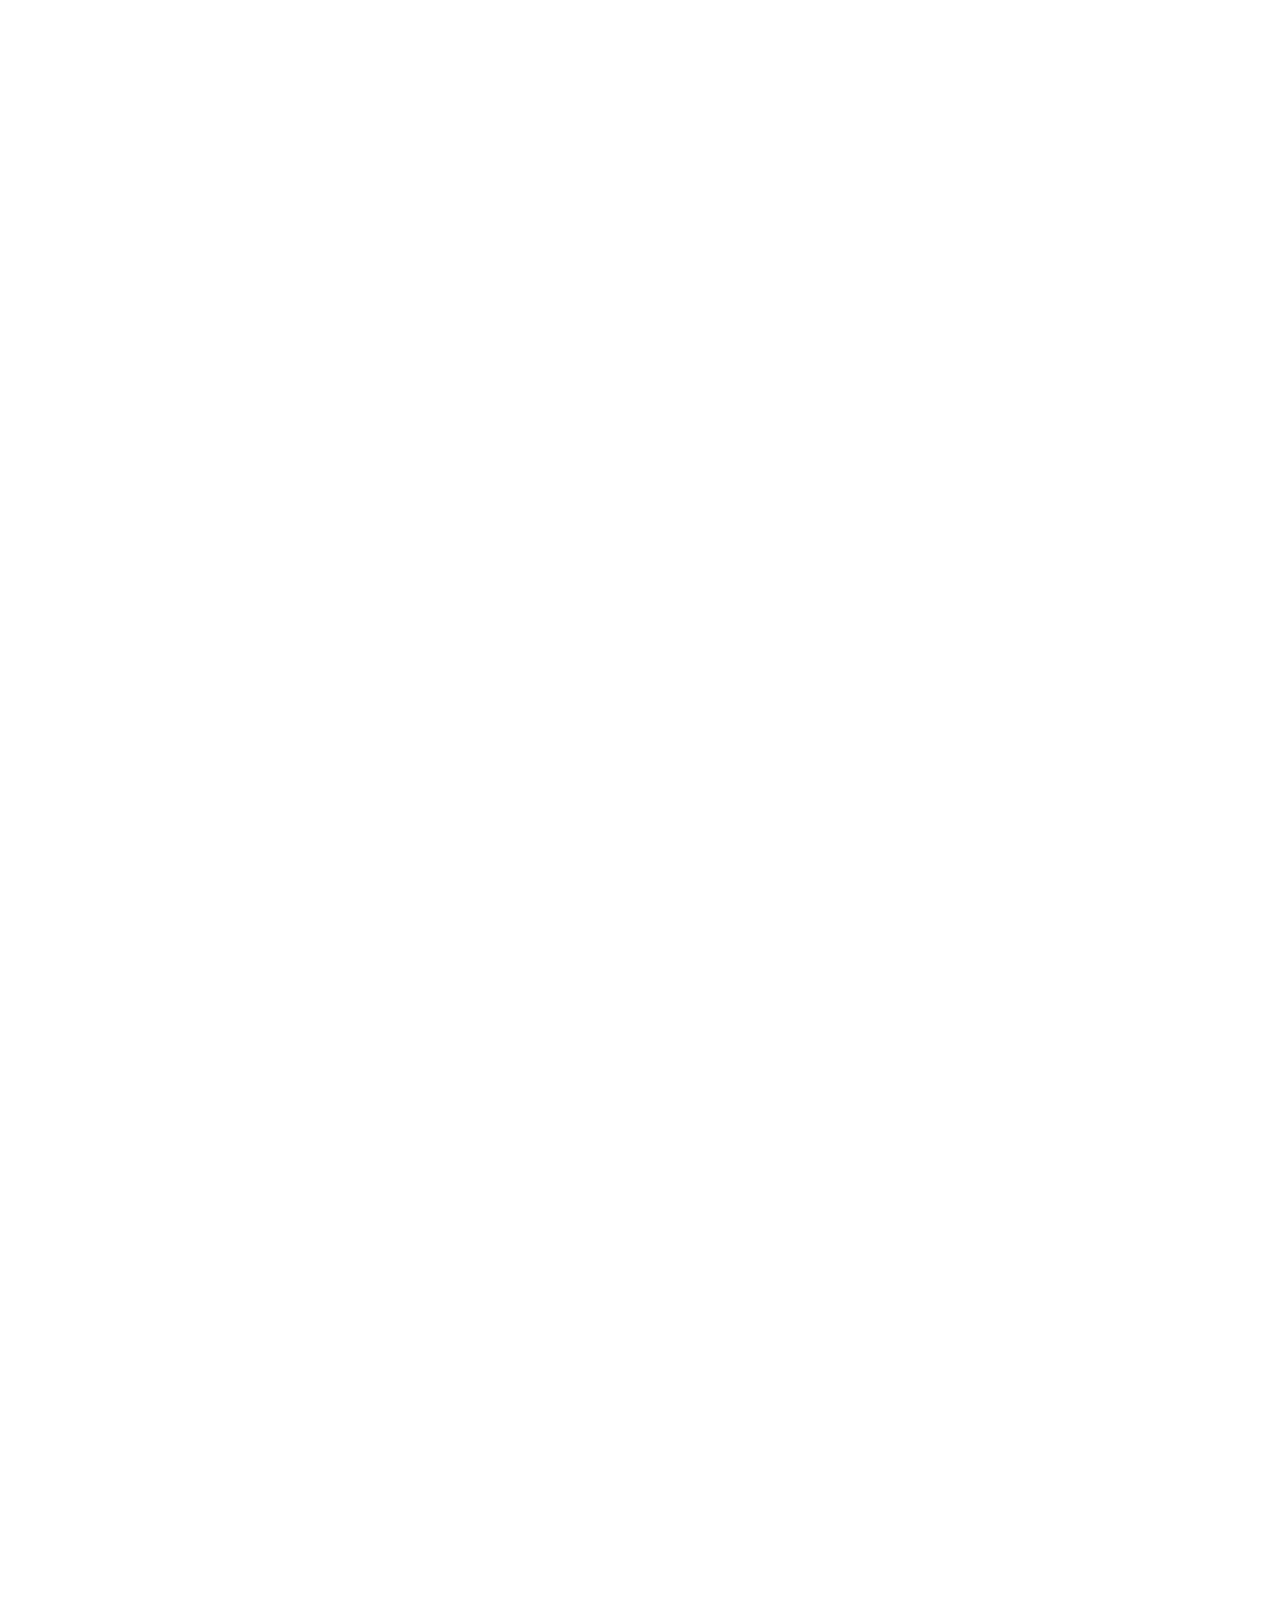
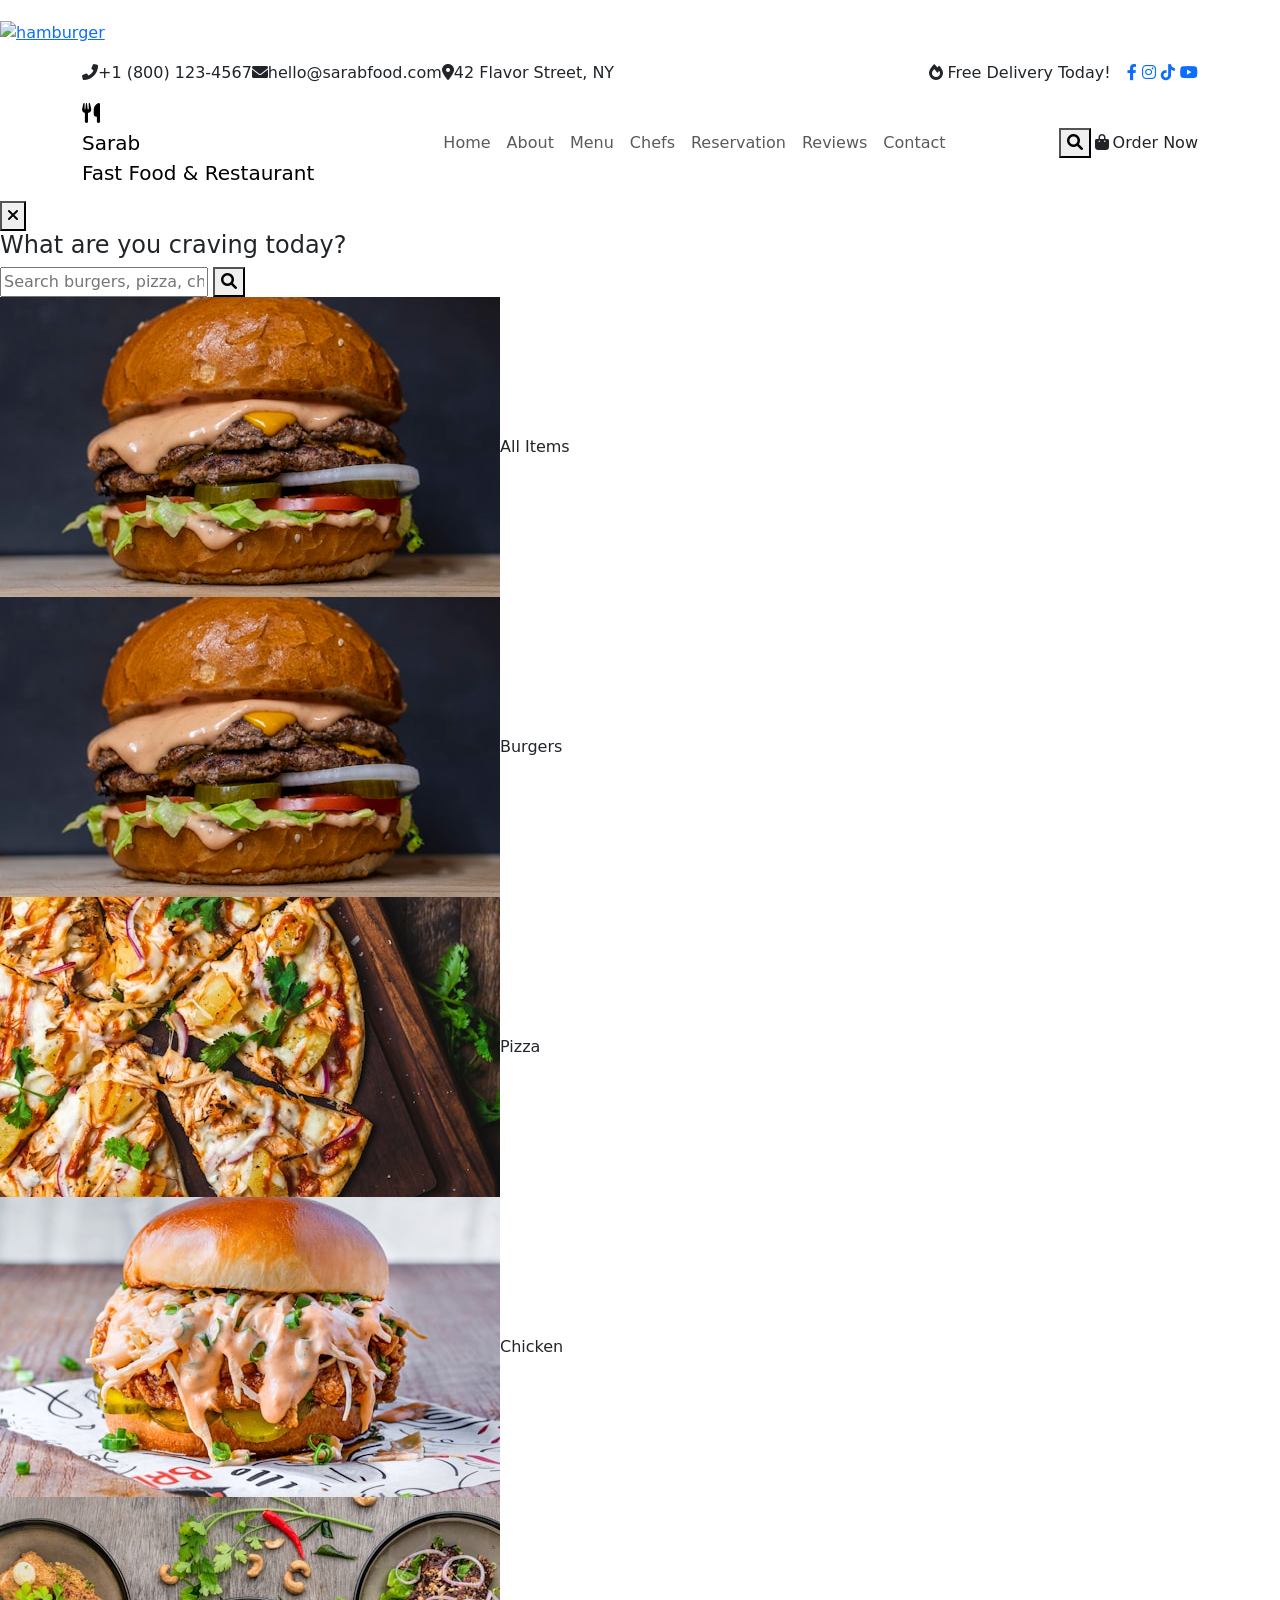
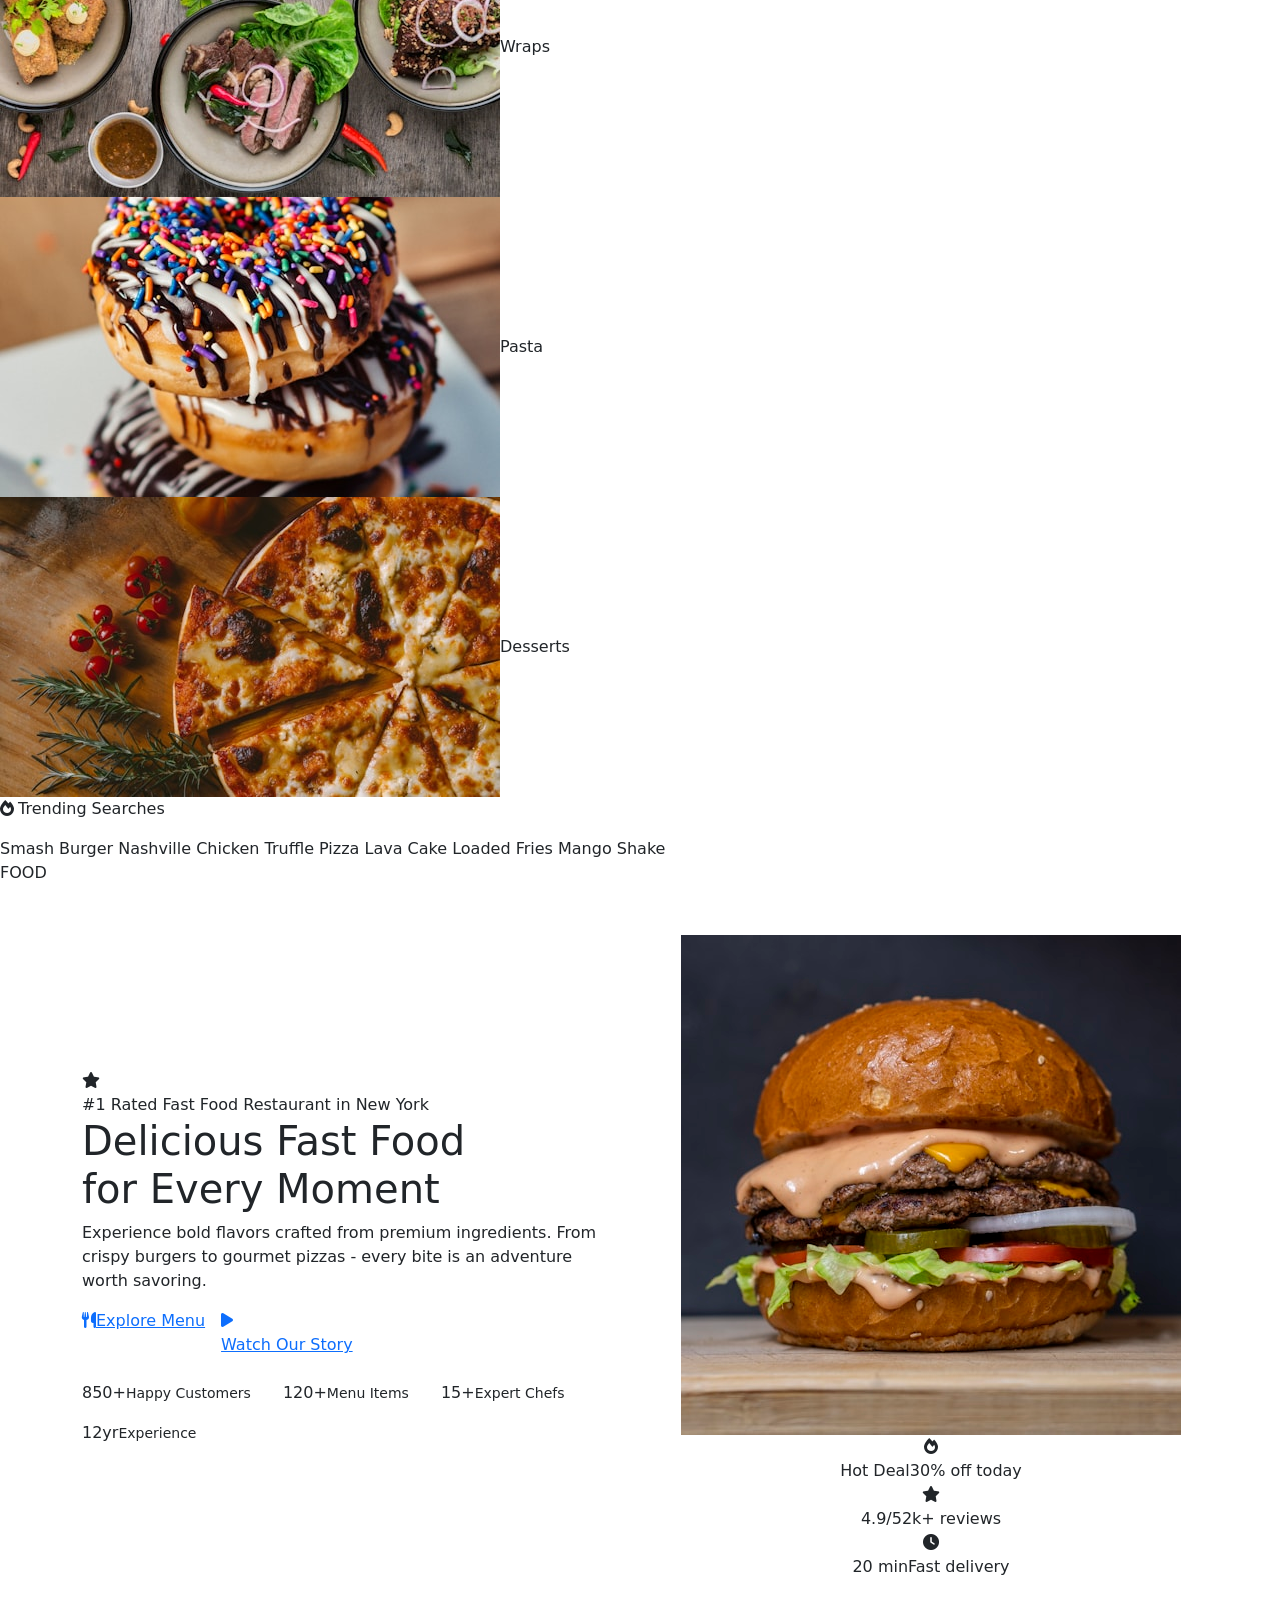
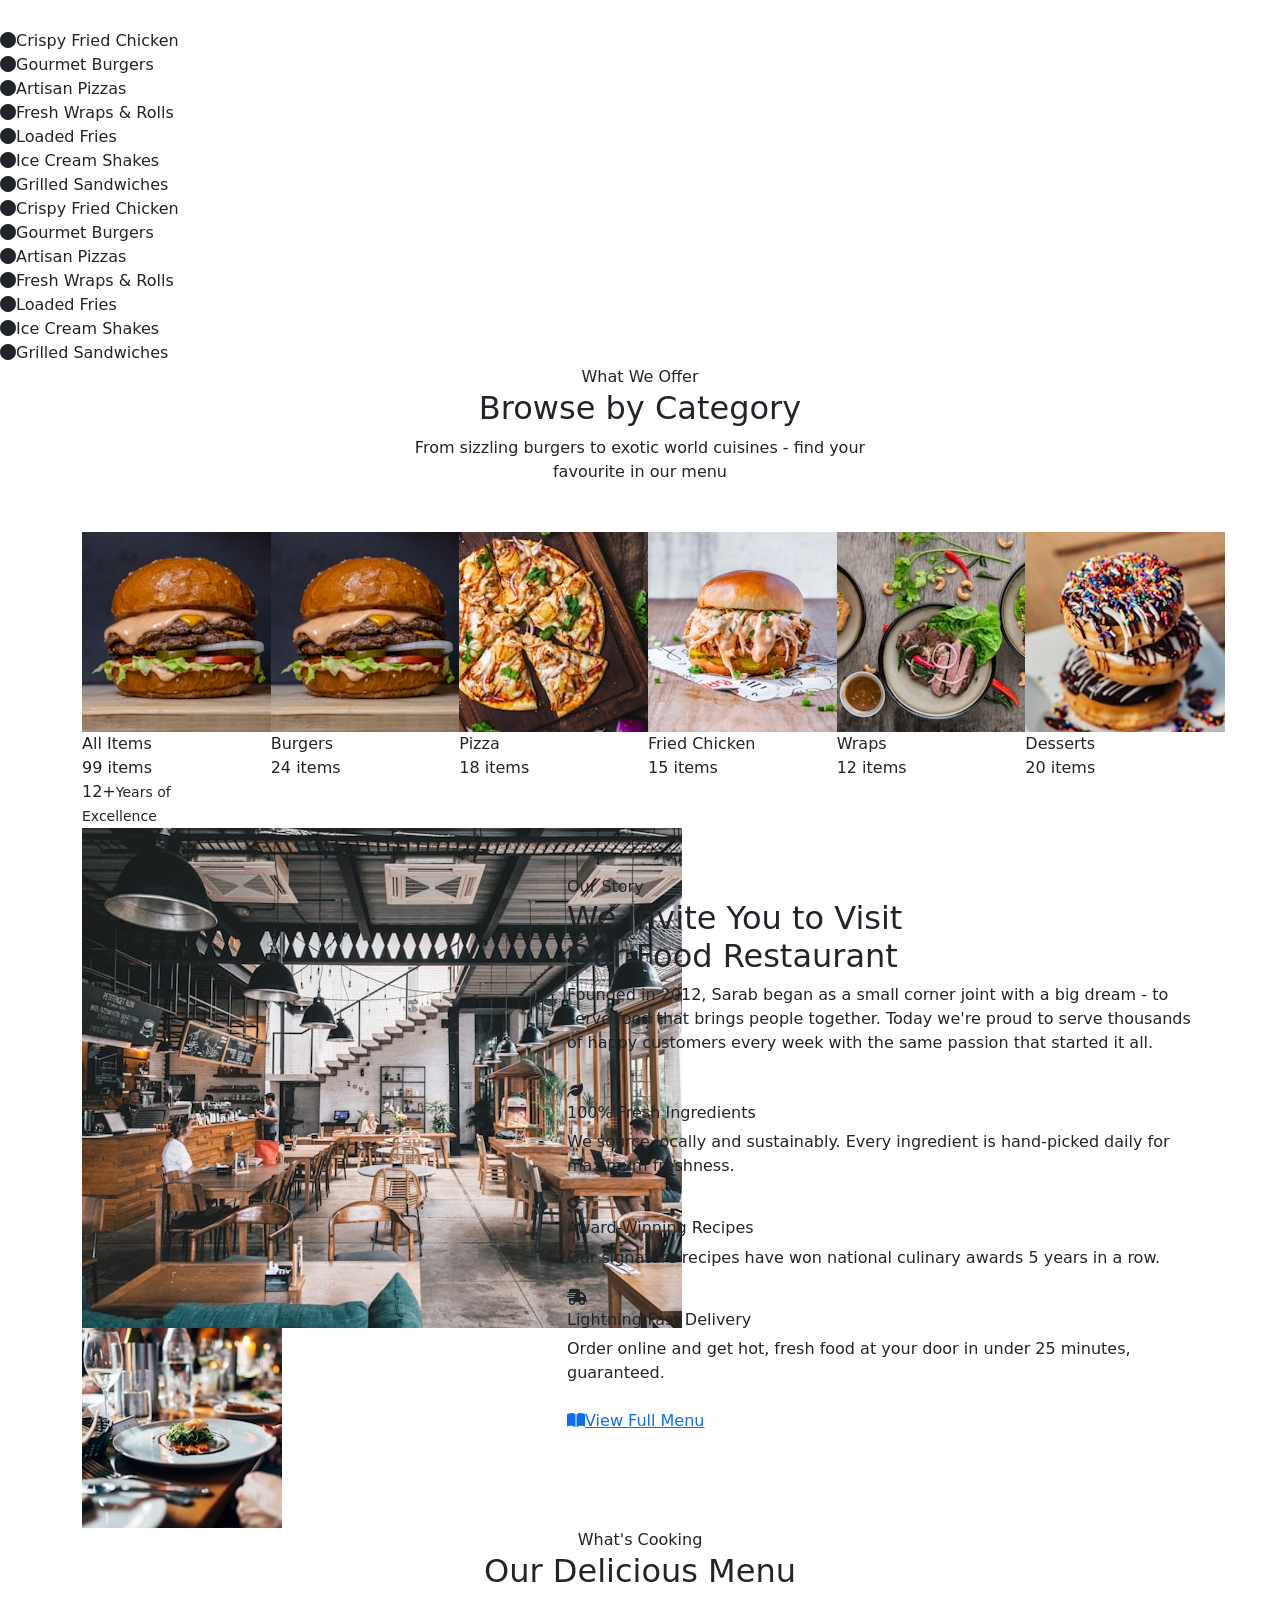
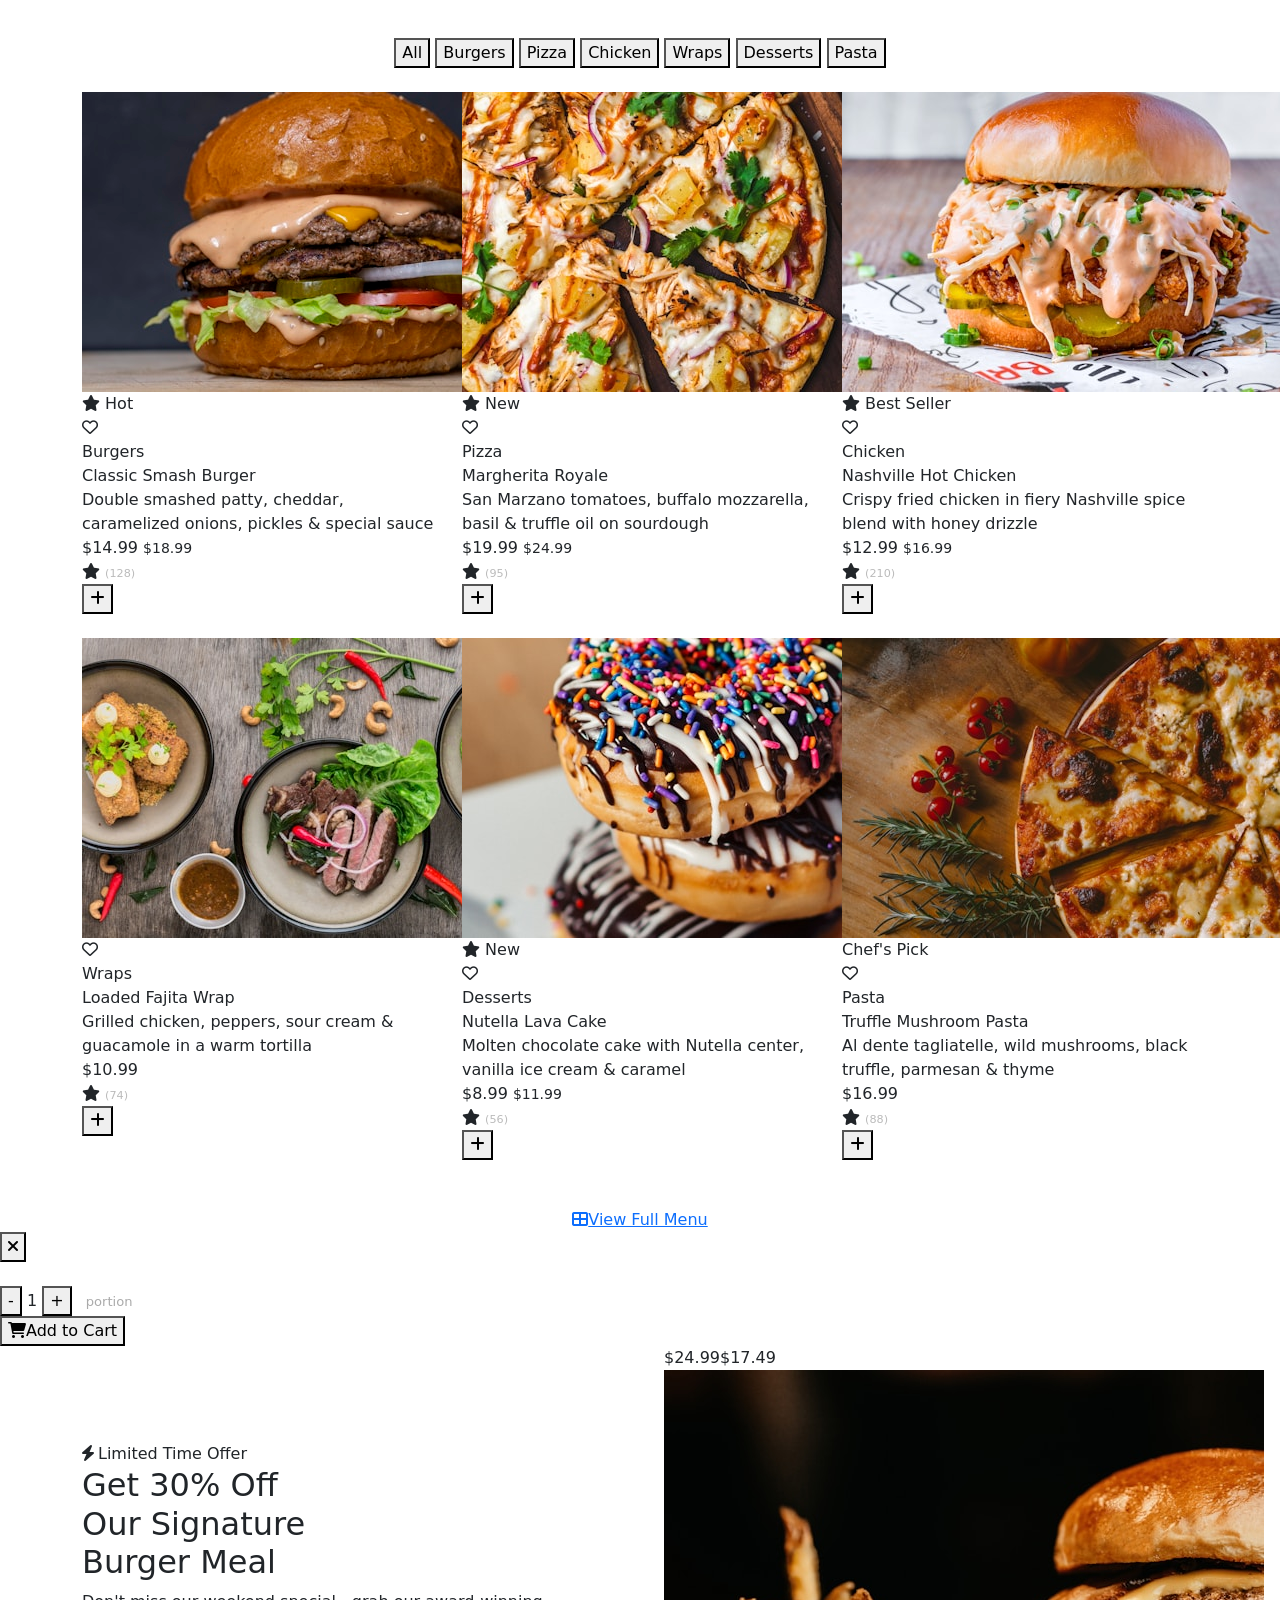
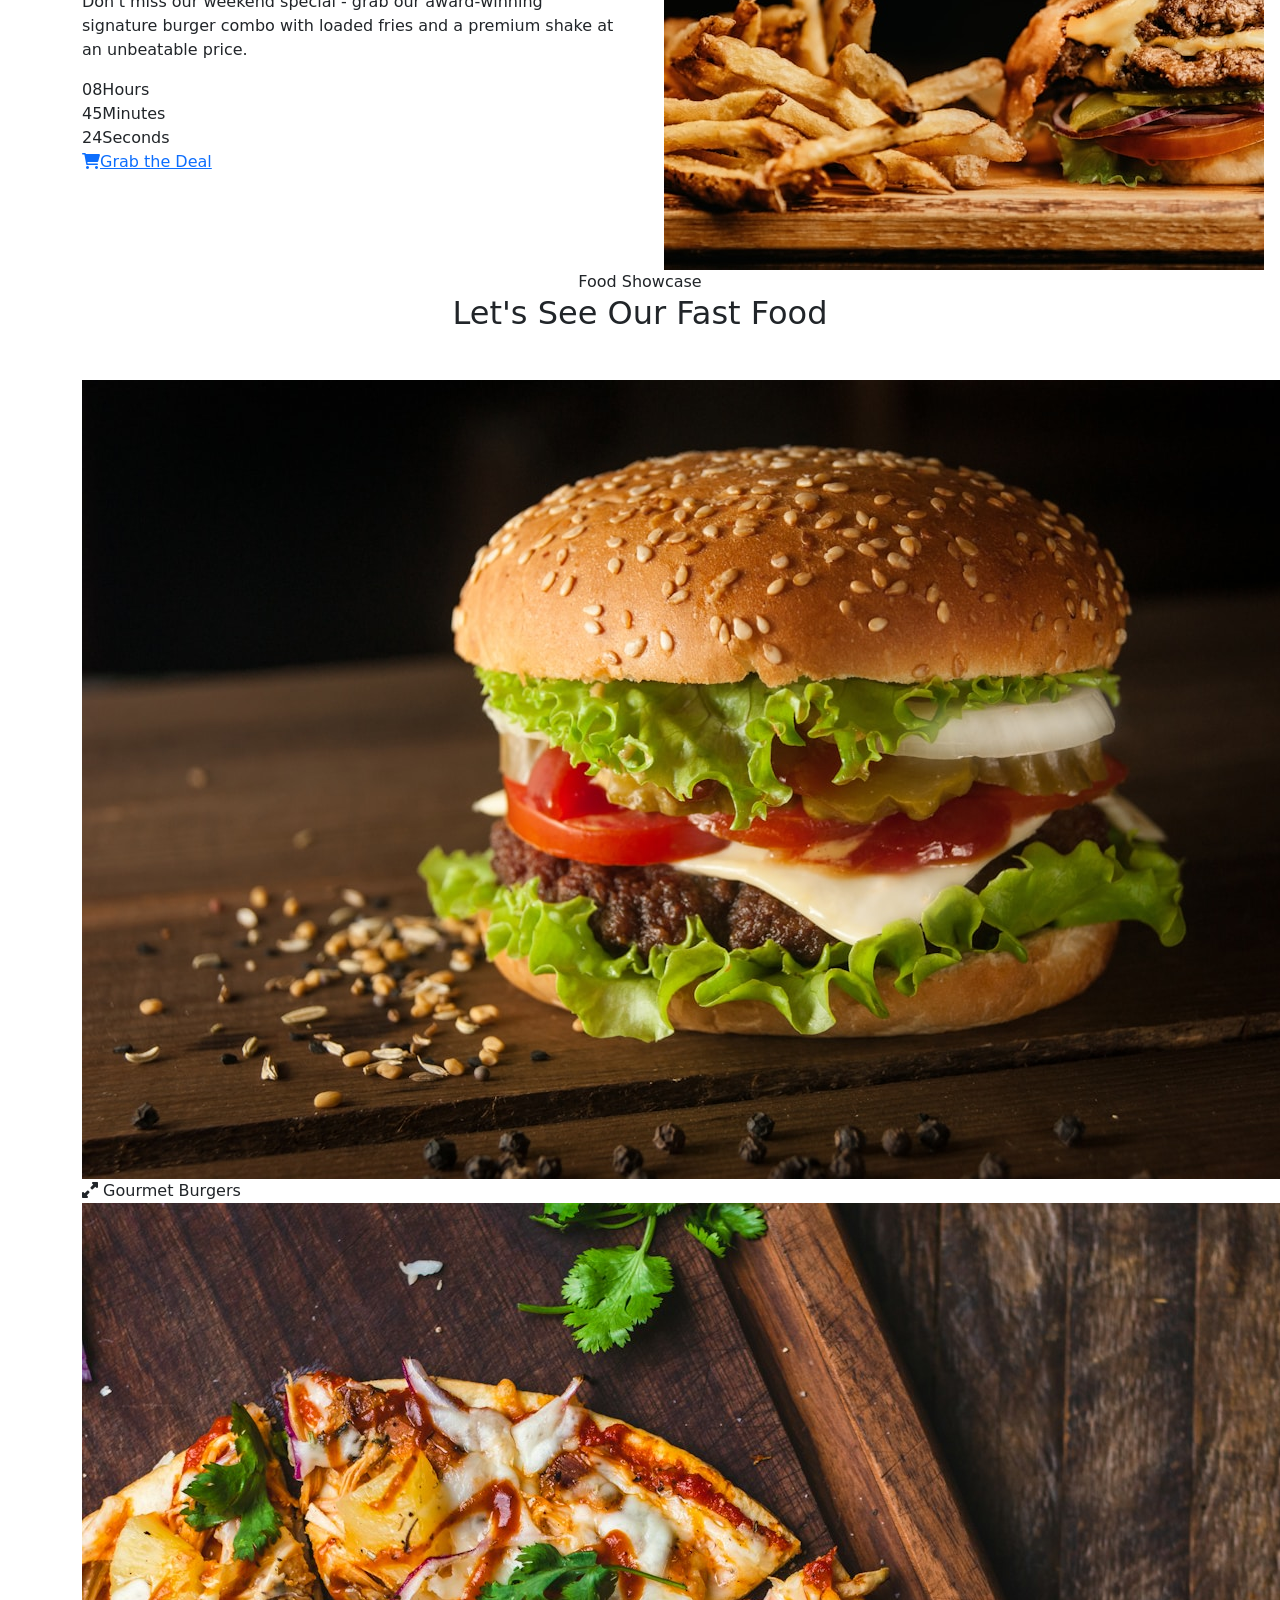
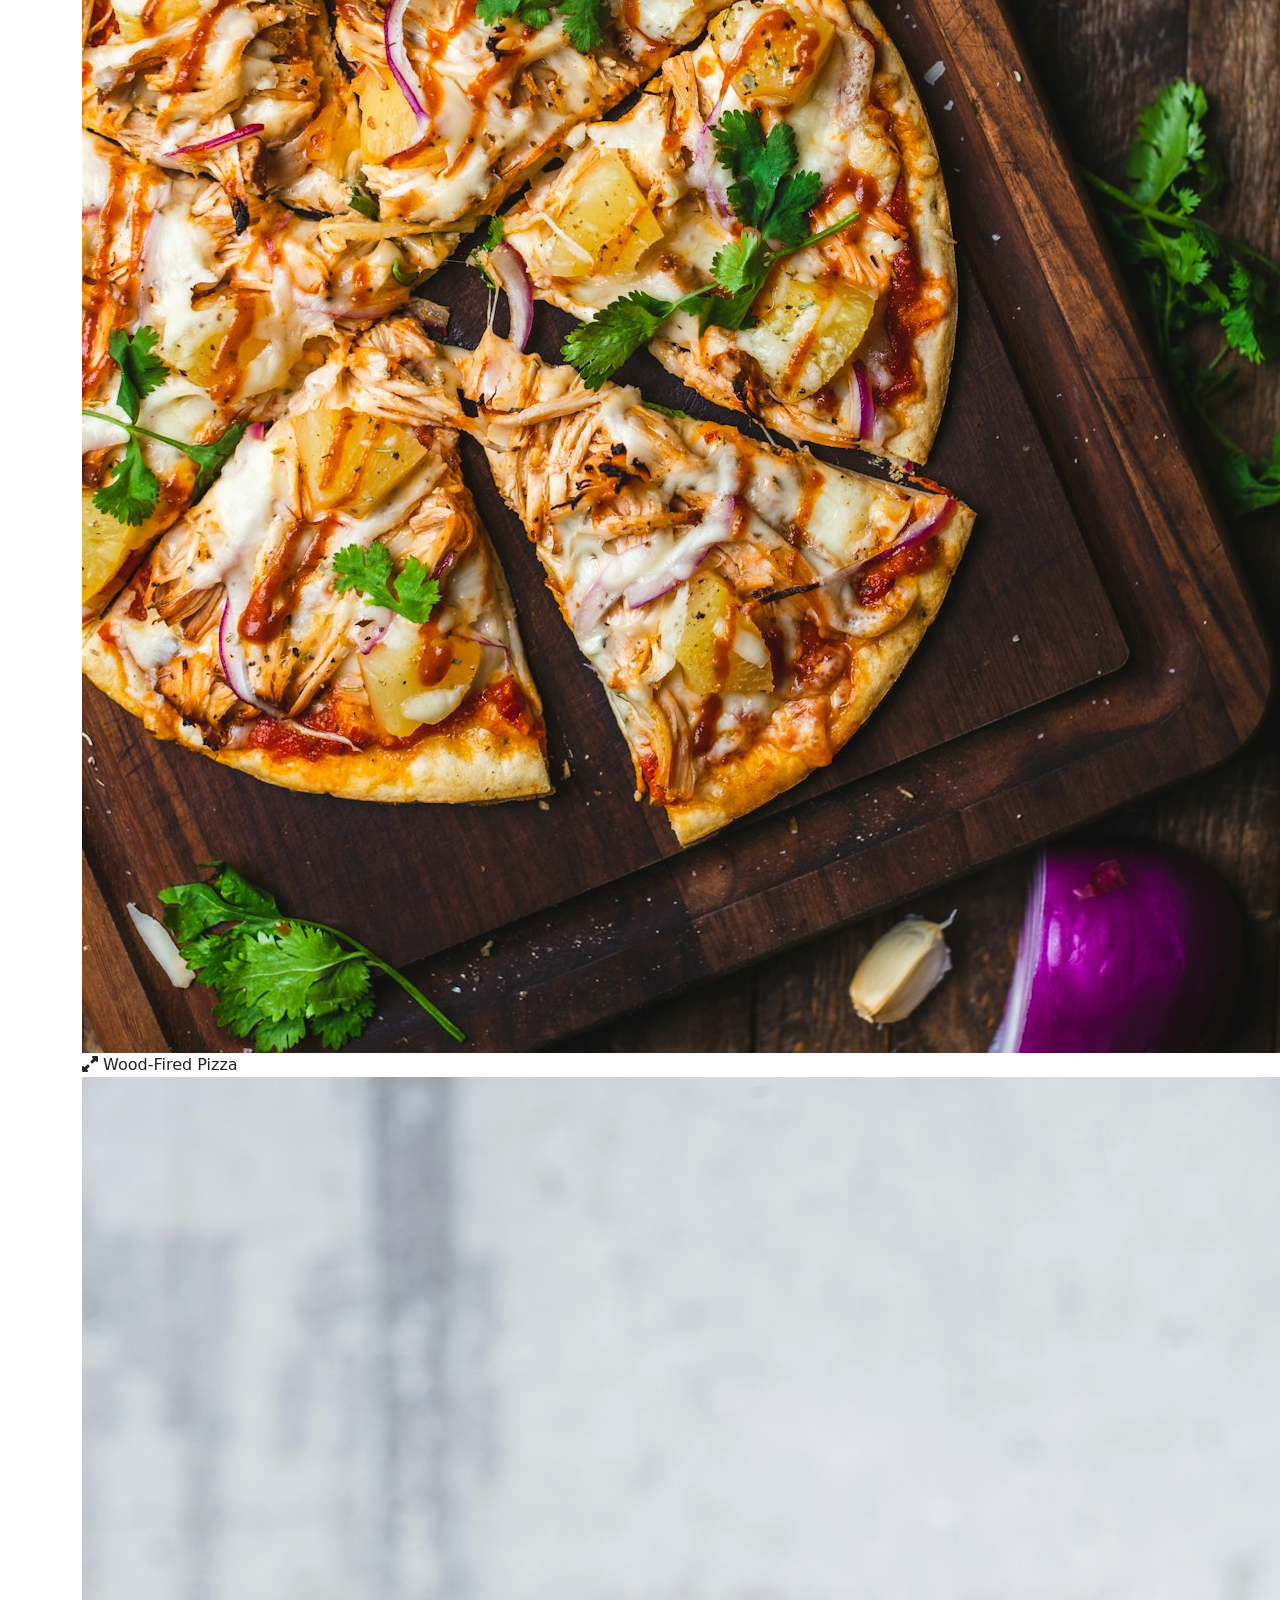
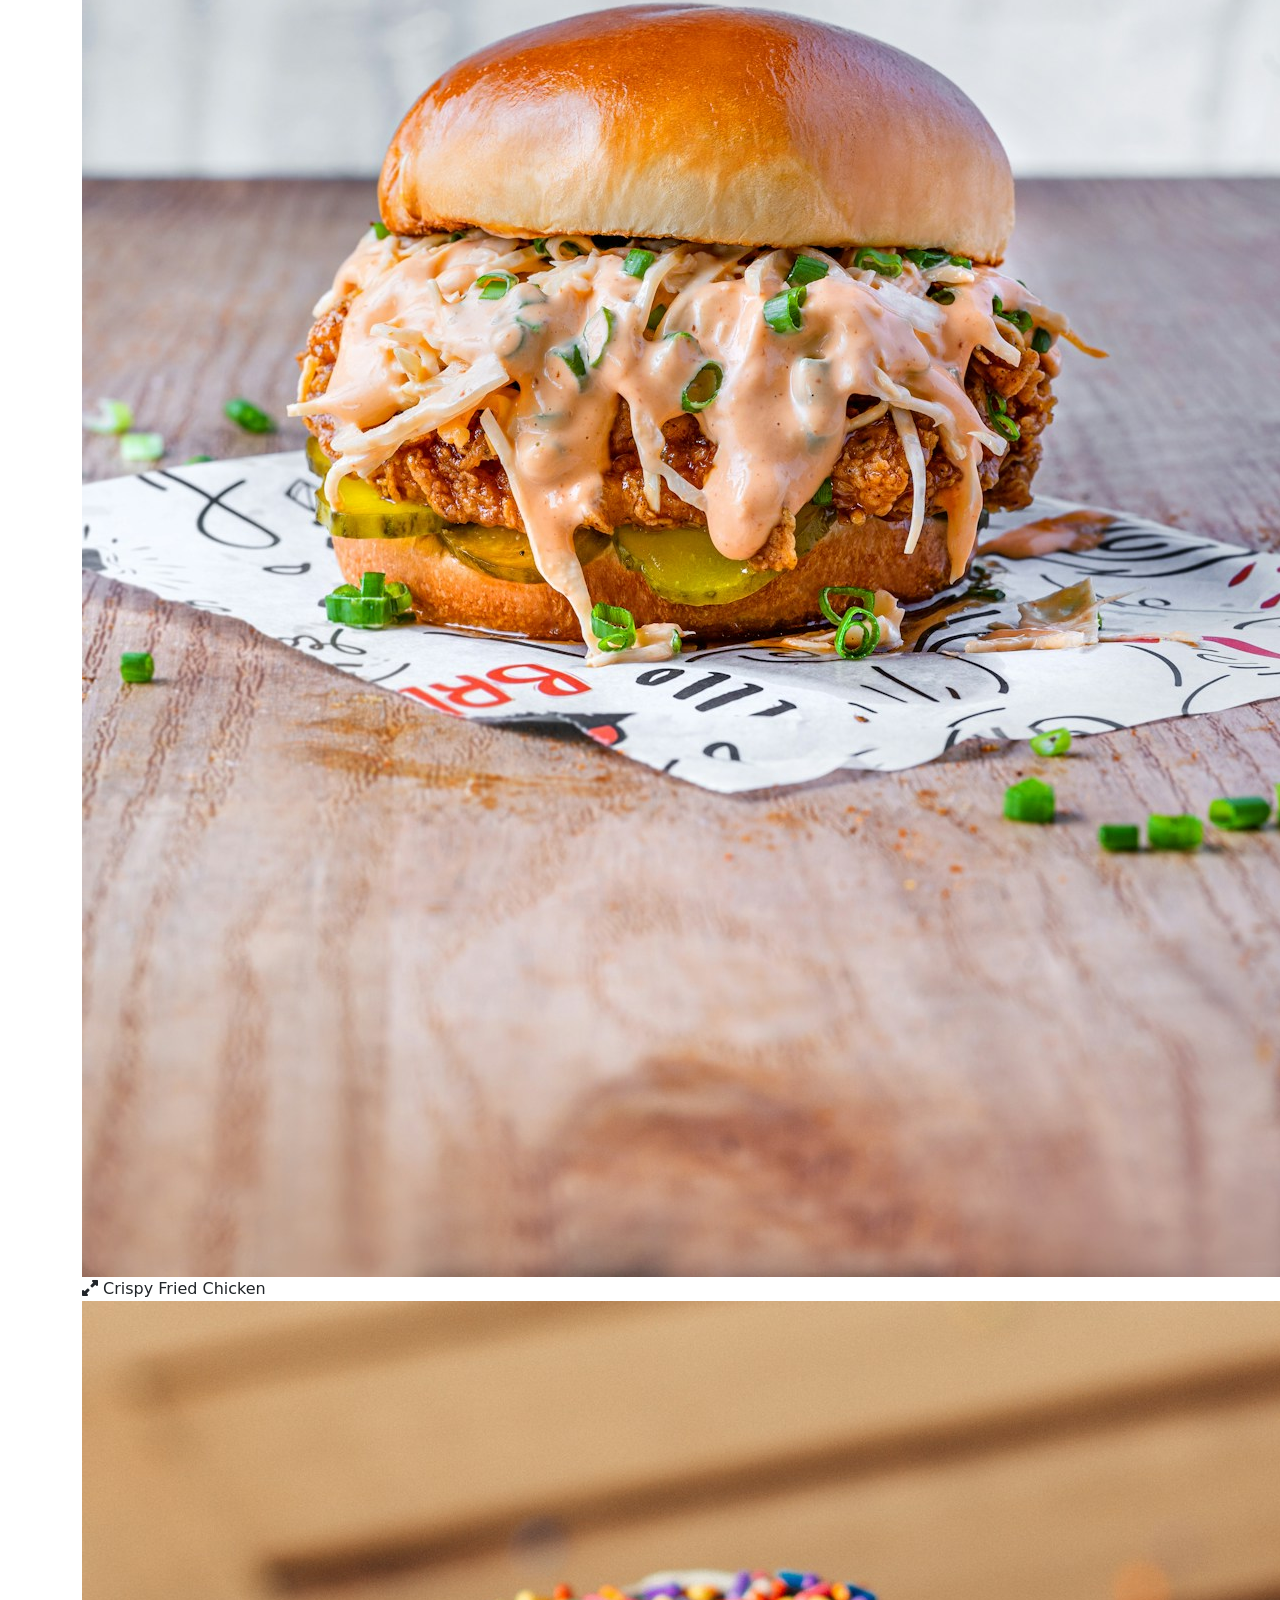
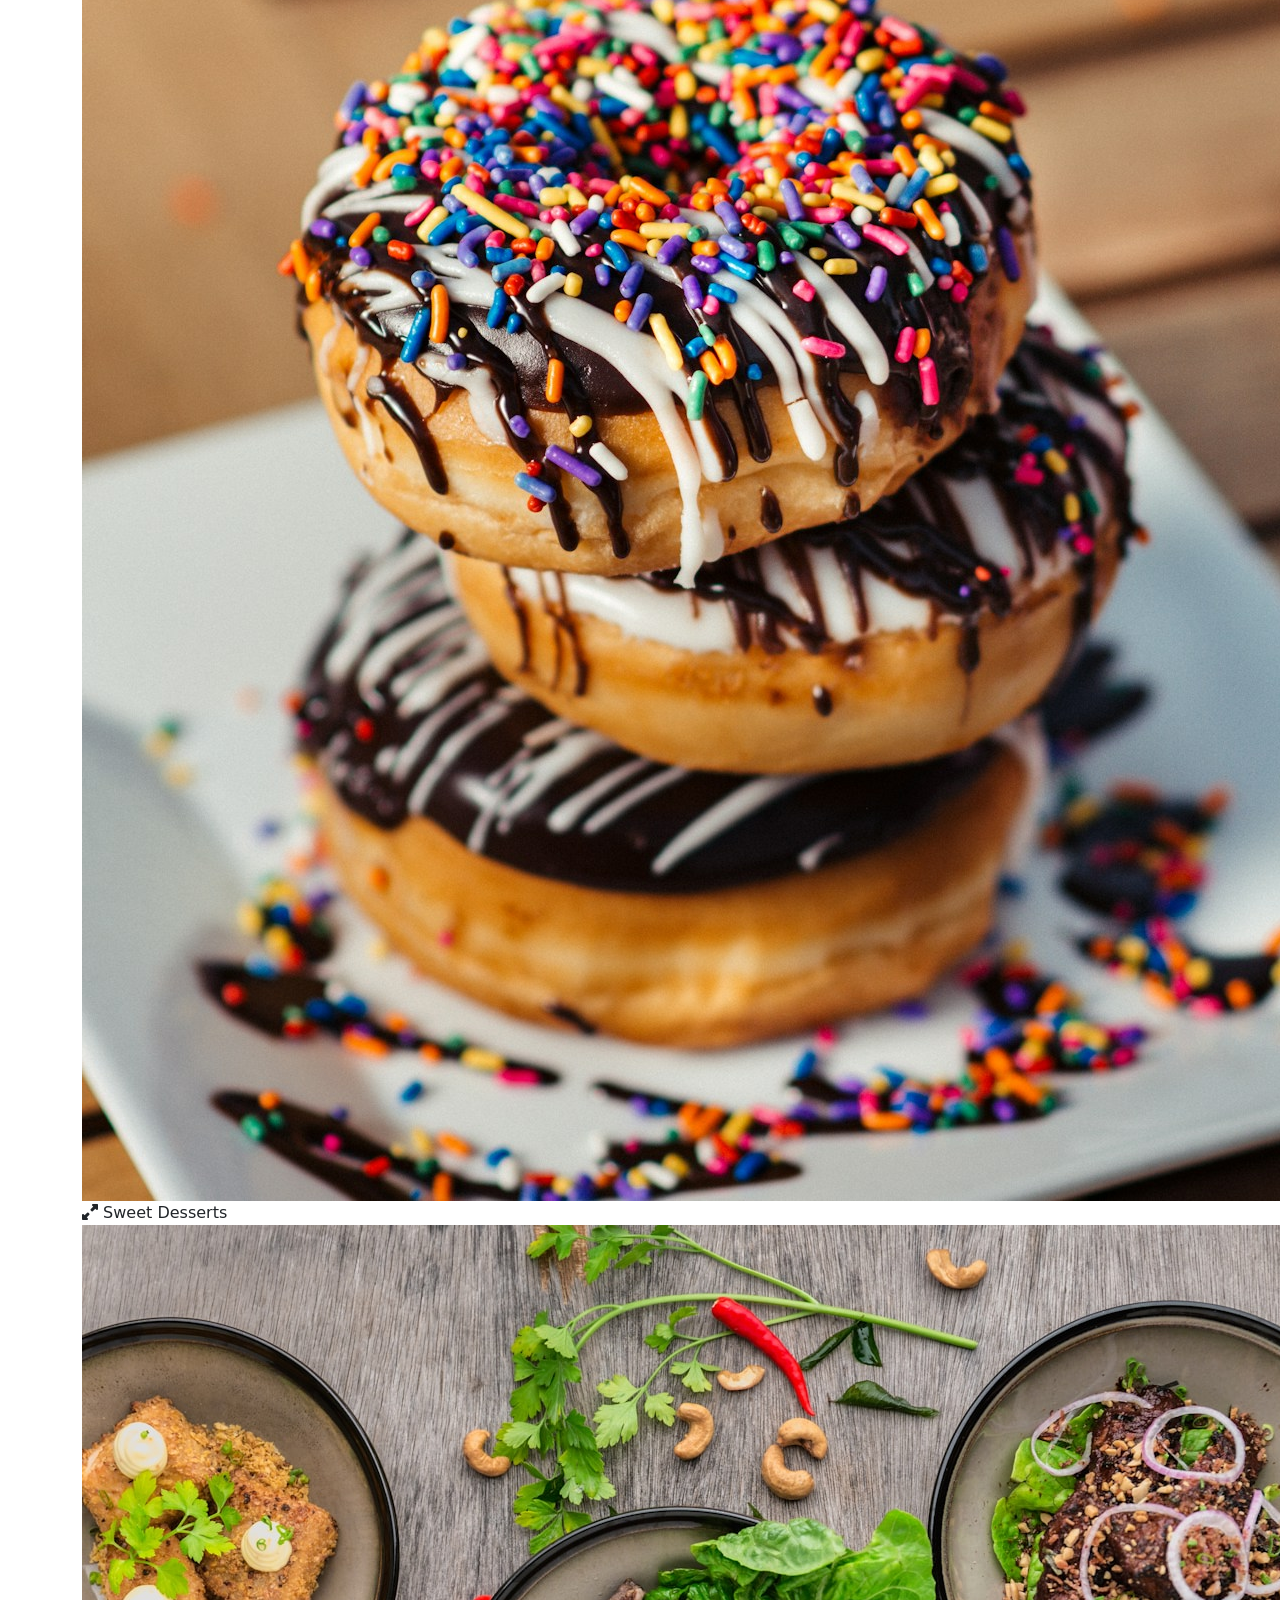
==== index.html @ 29181f8b "Update index.html" ====
<!DOCTYPE html>
<html lang="zh-TW">
   <head>
   	  <!-- Google tag (gtag.js) -->
		<script async src="https://www.googletagmanager.com/gtag/js?id=G-CG9PPN28MQ"></script>
		<script>
		  window.dataLayer = window.dataLayer || [];
		  function gtag(){dataLayer.push(arguments);}
		  gtag('js', new Date());
		
		  gtag('config', 'G-CG9PPN28MQ');
		</script>   
      <meta charset="UTF-8">
      <meta http-equiv="X-UA-Compatible" content="IE=edge">
      <meta name="viewport" content="width=device-width, initial-scale=1">
      <meta name="author" content="Sarab">
      <meta name="description" content="Sarab - Fast Food & Restaurant HTML Template">
      <title>hamburger</title>
      <link href="https://fonts.googleapis.com/css2?family=Playfair+Display:wght@400;700;900&family=Poppins:wght@300;400;500;600;700&family=Dancing+Script:wght@700&display=swap" rel="stylesheet"/>
      <!-- Bootstrap 5.3 -->
      <link href="css/bootstrap.min.css" rel="stylesheet"/>
      <!-- AOS Animate on Scroll -->
      <link href="css/aos.css" rel="stylesheet"/>
      <!-- Swiper -->
      <link href="css/swiper-bundle.min.css" rel="stylesheet"/>
      <!-- all min css -->
      <link rel="stylesheet" href="css/all.min.css"/>
      <!-- magnific CSS -->
      <link rel="stylesheet" href="css/magnific-popup.css"/>
      <!-- Style CSS -->
      <link rel="stylesheet" href="css/style.css" />
   </head>
   <body>
   	  <div class="mqsec">
      <div class="mqtrack">
		   <div class="mqitem"><iframe width="560" height="315" src="https://www.youtube.com/embed/uWJzC_05e2M?si=u9jSoRBVTWO1DT1o" title="YouTube video player" frameborder="0" allow="accelerometer; autoplay; clipboard-write; encrypted-media; gyroscope; picture-in-picture; web-share" referrerpolicy="strict-origin-when-cross-origin" allowfullscreen></iframe></div>
	  	   <div class="mqitem"><iframe width="560" height="315" src="https://www.youtube.com/embed/nJcWmdY5KQo?si=t4eEkrcSJwEXVBhY" title="YouTube video player" frameborder="0" allow="accelerometer; autoplay; clipboard-write; encrypted-media; gyroscope; picture-in-picture; web-share" referrerpolicy="strict-origin-when-cross-origin" allowfullscreen></iframe></div>
	  	   <div class="mqitem"><iframe width="560" height="315" src="https://www.youtube.com/embed/Jg9NbDizoPM?si=89qkvg2QjBh91WA-" title="YouTube video player" frameborder="0" allow="accelerometer; autoplay; clipboard-write; encrypted-media; gyroscope; picture-in-picture; web-share" referrerpolicy="strict-origin-when-cross-origin" allowfullscreen></iframe></div>    
	       <div class="mqitem"><iframe width="560" height="315" src="https://www.youtube.com/embed/ekMsV_QvPtg?si=MzsO9rr7yEZLr4G2" title="YouTube video player" frameborder="0" allow="accelerometer; autoplay; clipboard-write; encrypted-media; gyroscope; picture-in-picture; web-share" referrerpolicy="strict-origin-when-cross-origin" allowfullscreen></iframe></div>
	       <div class="mqitem"><iframe width="560" height="315" src="https://www.youtube.com/embed/Y1s3reEYadY?si=8nF4mCbnioyWfdGj" title="YouTube video player" frameborder="0" allow="accelerometer; autoplay; clipboard-write; encrypted-media; gyroscope; picture-in-picture; web-share" referrerpolicy="strict-origin-when-cross-origin" allowfullscreen></iframe></div>
	       <div class="mqitem"><iframe width="560" height="315" src="https://www.youtube.com/embed/uWJzC_05e2M?si=u9jSoRBVTWO1DT1o" title="YouTube video player" frameborder="0" allow="accelerometer; autoplay; clipboard-write; encrypted-media; gyroscope; picture-in-picture; web-share" referrerpolicy="strict-origin-when-cross-origin" allowfullscreen></iframe></div>
	  	   <div class="mqitem"><iframe width="560" height="315" src="https://www.youtube.com/embed/nJcWmdY5KQo?si=t4eEkrcSJwEXVBhY" title="YouTube video player" frameborder="0" allow="accelerometer; autoplay; clipboard-write; encrypted-media; gyroscope; picture-in-picture; web-share" referrerpolicy="strict-origin-when-cross-origin" allowfullscreen></iframe></div>
	  	   <div class="mqitem"><iframe width="560" height="315" src="https://www.youtube.com/embed/Jg9NbDizoPM?si=89qkvg2QjBh91WA-" title="YouTube video player" frameborder="0" allow="accelerometer; autoplay; clipboard-write; encrypted-media; gyroscope; picture-in-picture; web-share" referrerpolicy="strict-origin-when-cross-origin" allowfullscreen></iframe></div>    
	       <div class="mqitem"><iframe width="560" height="315" src="https://www.youtube.com/embed/ekMsV_QvPtg?si=MzsO9rr7yEZLr4G2" title="YouTube video player" frameborder="0" allow="accelerometer; autoplay; clipboard-write; encrypted-media; gyroscope; picture-in-picture; web-share" referrerpolicy="strict-origin-when-cross-origin" allowfullscreen></iframe></div>
	       <div class="mqitem"><iframe width="560" height="315" src="https://www.youtube.com/embed/Y1s3reEYadY?si=8nF4mCbnioyWfdGj" title="YouTube video player" frameborder="0" allow="accelerometer; autoplay; clipboard-write; encrypted-media; gyroscope; picture-in-picture; web-share" referrerpolicy="strict-origin-when-cross-origin" allowfullscreen></iframe></div>
	       <div class="mqitem"><p><a href="https://github.com/elin1130-bit/260530/">
		      <img alt="hamburger" class="auto-style1" width="560"; height="312"; src="Gemini_Generated_Image_xdzsrdxdzsrdxdzs.png"></a></p></div>
	  </div>
	  </div>
 <!-- ============================================================
         TOP BAR
         ============================================================ -->
      <div id="topbar">
         <div class="container">
            <div class="d-flex justify-content-between align-items-center flex-wrap gap-2">
               <div class="top-contact d-flex flex-wrap">
                  <span><i class="fas fa-phone-alt"></i>+1 (800) 123-4567</span>
                  <span><i class="fas fa-envelope"></i>hello@sarabfood.com</span>
                  <span><i class="fas fa-map-marker-alt"></i>42 Flavor Street, NY</span>
               </div>
               <div class="d-flex align-items-center gap-3">
                  <span class="ttag"><i class="fas fa-fire me-1"></i>Free Delivery Today!</span>
                  <div class="tsoc">
                     <a href="#"><i class="fab fa-facebook-f"></i></a>
                     <a href="#"><i class="fab fa-instagram"></i></a>
                     <a href="#"><i class="fab fa-tiktok"></i></a>
                     <a href="#"><i class="fab fa-youtube"></i></a>
                  </div>
               </div>
            </div>
         </div>
      </div>
      <!-- ============================================================
         NAVBAR
         ============================================================ -->
      <nav class="navbar navbar-expand-lg" id="nav">
         <div class="container">
            <a class="navbar-brand" href="#">
               <div class="blogo">
                  <div class="bico"><i class="fas fa-utensils"></i></div>
                  <div>
                     <div class="bname">Sar<span>ab</span></div>
                     <div class="bsub">Fast Food & Restaurant</div>
                  </div>
               </div>
            </a>
            <button class="navbar-toggler border-0" type="button" data-bs-toggle="collapse" data-bs-target="#navmenu">
            <i class="fas fa-bars" style="color:var(--primary);font-size:1.35rem;"></i>
            </button>
            <div class="collapse navbar-collapse" id="navmenu">
               <ul class="navbar-nav mx-auto">
                  <li class="nav-item"><a class="nav-link active" href="#hero">Home</a></li>
                  <li class="nav-item"><a class="nav-link" href="#about">About</a></li>
                  <li class="nav-item"><a class="nav-link" href="#menu">Menu</a></li>
                  <li class="nav-item"><a class="nav-link" href="#chefs">Chefs</a></li>
                  <li class="nav-item"><a class="nav-link" href="#reservation">Reservation</a></li>
                  <li class="nav-item"><a class="nav-link" href="#testimonials">Reviews</a></li>
                  <li class="nav-item"><a class="nav-link" href="#contact-section">Contact</a></li>
               </ul>
               <div class="d-flex align-items-center gap-1">
                  <!-- FIX 1: Search button -->
                  <button id="navSearchBtn" title="Search"><i class="fas fa-search"></i></button>
                  <a href="#menu" class="nav-link nav-cta"><i class="fas fa-shopping-bag me-1"></i>Order Now</a>
               </div>
            </div>
         </div>
      </nav>
      <!-- ============================================================
         FIX 1 ï¿?SEARCH OVERLAY POPUP
         ============================================================ -->
      <div id="searchOv">
         <button class="sovclose" id="searchClose"><i class="fas fa-times"></i></button>
         <div class="sovbox">
            <h4>What are you craving today?</h4>
            <div class="sovinput">
               <input type="text" id="searchInput" placeholder="Search burgers, pizza, chicken..." autocomplete="off"/>
               <button><i class="fas fa-search"></i></button>
            </div>
            <!-- Categories inside search box -->
            <div class="sovcats">
               <div class="sovcat active" data-cat="all">
                  <img src="img/menu/1.jpg" alt=""/>All Items
               </div>
               <div class="sovcat" data-cat="burgers">
                  <img src="img/menu/1.jpg" alt=""/>Burgers
               </div>
               <div class="sovcat" data-cat="pizza">
                  <img src="img/menu/2.jpg" alt=""/>Pizza
               </div>
               <div class="sovcat" data-cat="chicken">
                  <img src="img/menu/3.jpg" alt=""/>Chicken
               </div>
               <div class="sovcat" data-cat="wraps">
                  <img src="img/menu/4.jpg" alt=""/>Wraps
               </div>
               <div class="sovcat" data-cat="pasta">
                  <img src="img/menu/5.jpg" alt=""/>Pasta
               </div>
               <div class="sovcat" data-cat="desserts">
                  <img src="img/menu/6.jpg" alt=""/>Desserts
               </div>
            </div>
            <div class="sovtrend">
               <p><i class="fas fa-fire me-1" style="color:var(--secondary);"></i>Trending Searches</p>
               <span class="ttag">Smash Burger</span>
               <span class="ttag">Nashville Chicken</span>
               <span class="ttag">Truffle Pizza</span>
               <span class="ttag">Lava Cake</span>
               <span class="ttag">Loaded Fries</span>
               <span class="ttag">Mango Shake</span>
            </div>
         </div>
      </div>
      <!-- ============================================================
         HERO
         ============================================================ -->
      <section id="hero">
         <div class="hs hs1"></div>
         <div class="hs hs2"></div>
         <div class="hbgtxt">FOOD</div>
         <div class="container">
            <div class="row align-items-center g-5" style="min-height:88vh;">
               <div class="col-lg-6">
                  <div class="hbadge">
                     <div class="hbi"><i class="fas fa-star"></i></div>
                     <span>#1 Rated Fast Food Restaurant in New York</span>
                  </div>
                  <h1 class="htitle">Delicious <span class="hl">Fast Food</span><br/>for Every Moment</h1>
                  <p class="hdesc">Experience bold flavors crafted from premium ingredients. From crispy burgers to gourmet pizzas - every bite is an adventure worth savoring.</p>
                  <div class="d-flex flex-wrap gap-3 mb-2">
                     <a href="#menu" class="btn-red"><i class="fas fa-utensils"></i>Explore Menu</a>
                     <!-- FIX 2: Magnific popup video trigger -->
					 <a href="https://www.youtube.com/watch?v=RXv_uIN6e-Y" class="magnific_popup btn-play popup-youtube">
						<div class="pico"><i class="fas fa-play"></i></div>
						<span>Watch Our Story</span>
					 </a>
                  </div>
                  <div class="hstats d-flex gap-3 flex-wrap mt-4">
                     <div class="hstat"><span class="snum">850<em>+</em></span><small>Happy Customers</small></div>
                     <div class="sdiv"></div>
                     <div class="hstat"><span class="snum">120<em>+</em></span><small>Menu Items</small></div>
                     <div class="sdiv"></div>
                     <div class="hstat"><span class="snum">15<em>+</em></span><small>Expert Chefs</small></div>
                     <div class="sdiv"></div>
                     <div class="hstat"><span class="snum">12<em>yr</em></span><small>Experience</small></div>
                  </div>
               </div>
               <div class="col-lg-6">
                  <div style="position:relative;text-align:center;">
                     <div class="hcircle">
                        <img src="img/banner-img.jpg" alt="Burger"/>
                     </div>
                     <div class="fcard fc1">
                        <div class="fcoi r"><i class="fas fa-fire"></i></div>
                        <div><span class="fcnum">Hot Deal</span><span class="fcsm">30% off today</span></div>
                     </div>
                     <div class="fcard fc2">
                        <div class="fcoi y"><i class="fas fa-star"></i></div>
                        <div><span class="fcnum">4.9/5</span><span class="fcsm">2k+ reviews</span></div>
                     </div>
                     <div class="fcard fc3">
                        <div class="fcoi g"><i class="fas fa-clock"></i></div>
                        <div><span class="fcnum">20 min</span><span class="fcsm">Fast delivery</span></div>
                     </div>
                  </div>
               </div>
            </div>
         </div>
      </section>
      <!-- MARQUEE -->
      <div class="mqsec">
         <div class="mqtrack">
            <div class="mqitem"><i class="fas fa-circle"></i>Crispy Fried Chicken</div>
            <div class="mqitem"><i class="fas fa-circle"></i>Gourmet Burgers</div>
            <div class="mqitem"><i class="fas fa-circle"></i>Artisan Pizzas</div>
            <div class="mqitem"><i class="fas fa-circle"></i>Fresh Wraps &amp; Rolls</div>
            <div class="mqitem"><i class="fas fa-circle"></i>Loaded Fries</div>
            <div class="mqitem"><i class="fas fa-circle"></i>Ice Cream Shakes</div>
            <div class="mqitem"><i class="fas fa-circle"></i>Grilled Sandwiches</div>
            <div class="mqitem"><i class="fas fa-circle"></i>Crispy Fried Chicken</div>
            <div class="mqitem"><i class="fas fa-circle"></i>Gourmet Burgers</div>
            <div class="mqitem"><i class="fas fa-circle"></i>Artisan Pizzas</div>
            <div class="mqitem"><i class="fas fa-circle"></i>Fresh Wraps &amp; Rolls</div>
            <div class="mqitem"><i class="fas fa-circle"></i>Loaded Fries</div>
            <div class="mqitem"><i class="fas fa-circle"></i>Ice Cream Shakes</div>
            <div class="mqitem"><i class="fas fa-circle"></i>Grilled Sandwiches</div>
         </div>
      </div>
      <!-- CATEGORY -->
      <section id="category">
         <div class="container">
            <div class="text-center mb-5" data-aos="fade-up">
               <span class="slbl">What We Offer</span>
               <h2 class="stitle">Browse by <span>Category</span></h2>
               <div class="sline"></div>
               <p class="sdesc mx-auto" style="max-width:480px;">From sizzling burgers to exotic world cuisines - find your favourite in our menu</p>
            </div>
            <div class="row g-3 justify-content-center">
               <div class="col-6 col-sm-4 col-md-3 col-lg-2" data-aos="zoom-in" data-aos-delay="0">
                  <div class="catcard active" data-filter="all">
                     <img class="catimg" src="img/category/1.jpg" alt=""/>
                     <div class="catnm">All Items</div>
                     <div class="catct">99 items</div>
                  </div>
               </div>
               <div class="col-6 col-sm-4 col-md-3 col-lg-2" data-aos="zoom-in" data-aos-delay="70">
                  <div class="catcard" data-filter="burgers">
                     <img class="catimg" src="img/category/2.jpg" alt=""/>
                     <div class="catnm">Burgers</div>
                     <div class="catct">24 items</div>
                  </div>
               </div>
               <div class="col-6 col-sm-4 col-md-3 col-lg-2" data-aos="zoom-in" data-aos-delay="140">
                  <div class="catcard" data-filter="pizza">
                     <img class="catimg" src="img/category/3.jpg" alt=""/>
                     <div class="catnm">Pizza</div>
                     <div class="catct">18 items</div>
                  </div>
               </div>
               <div class="col-6 col-sm-4 col-md-3 col-lg-2" data-aos="zoom-in" data-aos-delay="210">
                  <div class="catcard" data-filter="chicken">
                     <img class="catimg" src="img/category/4.jpg" alt=""/>
                     <div class="catnm">Fried Chicken</div>
                     <div class="catct">15 items</div>
                  </div>
               </div>
               <div class="col-6 col-sm-4 col-md-3 col-lg-2" data-aos="zoom-in" data-aos-delay="280">
                  <div class="catcard" data-filter="wraps">
                     <img class="catimg" src="img/category/5.jpg" alt=""/>
                     <div class="catnm">Wraps</div>
                     <div class="catct">12 items</div>
                  </div>
               </div>
               <div class="col-6 col-sm-4 col-md-3 col-lg-2" data-aos="zoom-in" data-aos-delay="350">
                  <div class="catcard" data-filter="desserts">
                     <img class="catimg" src="img/category/6.jpg" alt=""/>
                     <div class="catnm">Desserts</div>
                     <div class="catct">20 items</div>
                  </div>
               </div>
            </div>
         </div>
      </section>
      <!-- ABOUT -->
      <section id="about">
         <div class="container">
            <div class="row align-items-center g-5">
               <div class="col-lg-5" data-aos="fade-right">
                  <div class="astack">
                     <div class="aexp"><span class="anum">12+</span><small>Years of<br/>Excellence</small></div>
                     <div class="amain"><img src="img/about1.jpg" alt="Restaurant"/></div>
                     <div class="asm"><img src="img/about2.jpg" alt=""/></div>
                  </div>
               </div>
               <div class="col-lg-7" data-aos="fade-left">
                  <span class="slbl">Our Story</span>
                  <h2 class="stitle text-start">We Invite You to Visit<br/>Our <span>Food Restaurant</span></h2>
                  <div class="sline lft"></div>
                  <p class="sdesc mb-4">Founded in 2012, Sarab began as a small corner joint with a big dream - to serve food that brings people together. Today we're proud to serve thousands of happy customers every week with the same passion that started it all.</p>
                  <div class="mb-4">
                     <div class="fti">
                        <div class="ftico r"><i class="fas fa-leaf"></i></div>
                        <div>
                           <h6>100% Fresh Ingredients</h6>
                           <p>We source locally and sustainably. Every ingredient is hand-picked daily for maximum freshness.</p>
                        </div>
                     </div>
                     <div class="fti">
                        <div class="ftico y"><i class="fas fa-award"></i></div>
                        <div>
                           <h6>Award-Winning Recipes</h6>
                           <p>Our signature recipes have won national culinary awards 5 years in a row.</p>
                        </div>
                     </div>
                     <div class="fti">
                        <div class="ftico g"><i class="fas fa-shipping-fast"></i></div>
                        <div>
                           <h6>Lightning-Fast Delivery</h6>
                           <p>Order online and get hot, fresh food at your door in under 25 minutes, guaranteed.</p>
                        </div>
                     </div>
                  </div>
                  <a href="#menu" class="btn-red"><i class="fas fa-book-open"></i>View Full Menu</a>
               </div>
            </div>
         </div>
      </section>
      <!-- ============================================================
         MENU ï¿?FIX 3 (filter works) + FIX 4 (plus opens popup)
         ============================================================ -->
      <section id="menu">
         <div class="container">
            <div class="text-center mb-5" data-aos="fade-up">
               <span class="slbl">What's Cooking</span>
               <h2 class="stitle">Our Delicious <span>Menu</span></h2>
               <div class="sline"></div>
            </div>
            <!-- FIX 3 ï¿?filter buttons -->
            <div class="text-center mb-4" data-aos="fade-up">
               <button class="filtbtn active" data-f="all">All</button>
               <button class="filtbtn" data-f="burgers">Burgers</button>
               <button class="filtbtn" data-f="pizza">Pizza</button>
               <button class="filtbtn" data-f="chicken">Chicken</button>
               <button class="filtbtn" data-f="wraps">Wraps</button>
               <button class="filtbtn" data-f="desserts">Desserts</button>
               <button class="filtbtn" data-f="pasta">Pasta</button>
            </div>
            <div class="row g-4" id="mgrid">
               <!-- CARD 1: Burgers -->
               <div class="col-sm-6 col-lg-4 mwrap" data-c="burgers" data-aos="fade-up">
                  <div class="mcard"
                     data-img="img/menu/1.jpg"
                     data-title="Classic Smash Burger"
                     data-cat="Burgers"
                     data-price="$14.99" data-old="$18.99"
                     data-rating="4.9" data-reviews="128"
                     data-cal="620" data-time="12"
                     data-desc="Double smashed patty, cheddar cheese, caramelized onions, house pickles and our legendary special sauce. Made fresh to order on a toasted brioche bun."
                     data-tags="Spicy,Bestseller,Beef">
                     <div class="mimg">
                        <img src="img/menu/1.jpg" alt="Smash Burger"/>
                        <div class="mbdg hot"><i class="fas fa-star"></i> Hot</div>
                        <div class="mhrt"><i class="far fa-heart"></i></div>
                     </div>
                     <div class="mbody">
                        <div class="mcat">Burgers</div>
                        <div class="mtit">Classic Smash Burger</div>
                        <div class="mdesc">Double smashed patty, cheddar, caramelized onions, pickles &amp; special sauce</div>
                        <div class="mfoot">
                           <div>
                              <div class="mprice">$14.99 <small>$18.99</small></div>
                              <div class="mstars"><i class="fas fa-star"></i> <span style="color:#bbb;font-size:.7rem;">(128)</span></div>
                           </div>
                           <button class="madd" title="View Details"><i class="fas fa-plus"></i></button>
                        </div>
                     </div>
                  </div>
               </div>
               <!-- CARD 2: Pizza -->
               <div class="col-sm-6 col-lg-4 mwrap" data-c="pizza" data-aos="fade-up" data-aos-delay="80">
                  <div class="mcard"
                     data-img="img/menu/2.jpg"
                     data-title="Margherita Royale"
                     data-cat="Pizza"
                     data-price="$19.99" data-old="$24.99"
                     data-rating="4.8" data-reviews="95"
                     data-cal="480" data-time="18"
                     data-desc="San Marzano tomatoes, fresh buffalo mozzarella, fragrant basil leaves, drizzled with Italian truffle oil on a hand-stretched sourdough base."
                     data-tags="Vegetarian,New,Italian">
                     <div class="mimg">
                        <img src="img/menu/2.jpg" alt="Pizza"/>
                        <div class="mbdg new"><i class="fas fa-star"></i> New</div>
                        <div class="mhrt"><i class="far fa-heart"></i></div>
                     </div>
                     <div class="mbody">
                        <div class="mcat">Pizza</div>
                        <div class="mtit">Margherita Royale</div>
                        <div class="mdesc">San Marzano tomatoes, buffalo mozzarella, basil &amp; truffle oil on sourdough</div>
                        <div class="mfoot">
                           <div>
                              <div class="mprice">$19.99 <small>$24.99</small></div>
                              <div class="mstars"><i class="fas fa-star"></i> <span style="color:#bbb;font-size:.7rem;">(95)</span></div>
                           </div>
                           <button class="madd" title="View Details"><i class="fas fa-plus"></i></button>
                        </div>
                     </div>
                  </div>
               </div>
               <!-- CARD 3: Chicken -->
               <div class="col-sm-6 col-lg-4 mwrap" data-c="chicken" data-aos="fade-up" data-aos-delay="160">
                  <div class="mcard"
                     data-img="img/menu/3.jpg"
                     data-title="Nashville Hot Chicken"
                     data-cat="Chicken"
                     data-price="$12.99" data-old="$16.99"
                     data-rating="5.0" data-reviews="210"
                     data-cal="710" data-time="15"
                     data-desc="Extra-crispy fried chicken tossed in our signature fiery Nashville spice blend, served with honey drizzle and house pickles on a toasted brioche bun."
                     data-tags="Spicy,Bestseller,Crispy">
                     <div class="mimg">
                        <img src="img/menu/3.jpg" alt="Chicken"/>
                        <div class="mbdg"><i class="fas fa-star"></i> Best Seller</div>
                        <div class="mhrt"><i class="far fa-heart"></i></div>
                     </div>
                     <div class="mbody">
                        <div class="mcat">Chicken</div>
                        <div class="mtit">Nashville Hot Chicken</div>
                        <div class="mdesc">Crispy fried chicken in fiery Nashville spice blend with honey drizzle</div>
                        <div class="mfoot">
                           <div>
                              <div class="mprice">$12.99 <small>$16.99</small></div>
                              <div class="mstars"><i class="fas fa-star"></i> <span style="color:#bbb;font-size:.7rem;">(210)</span></div>
                           </div>
                           <button class="madd" title="View Details"><i class="fas fa-plus"></i></button>
                        </div>
                     </div>
                  </div>
               </div>
               <!-- CARD 4: Wraps -->
               <div class="col-sm-6 col-lg-4 mwrap" data-c="wraps" data-aos="fade-up">
                  <div class="mcard"
                     data-img="img/menu/4.jpg"
                     data-title="Loaded Fajita Wrap"
                     data-cat="Wraps"
                     data-price="$10.99" data-old=""
                     data-rating="4.5" data-reviews="74"
                     data-cal="520" data-time="10"
                     data-desc="Grilled chicken strips, sautï¿½ed bell peppers and onions, sour cream, fresh guacamole and salsa wrapped in a warm flour tortilla with melted cheddar."
                     data-tags="Grilled,Fresh,Mexican">
                     <div class="mimg">
                        <img src="img/menu/4.jpg" alt="Wrap"/>
                        <div class="mhrt"><i class="far fa-heart"></i></div>
                     </div>
                     <div class="mbody">
                        <div class="mcat">Wraps</div>
                        <div class="mtit">Loaded Fajita Wrap</div>
                        <div class="mdesc">Grilled chicken, peppers, sour cream &amp; guacamole in a warm tortilla</div>
                        <div class="mfoot">
                           <div>
                              <div class="mprice">$10.99</div>
                              <div class="mstars"><i class="fas fa-star"></i> <span style="color:#bbb;font-size:.7rem;">(74)</span></div>
                           </div>
                           <button class="madd" title="View Details"><i class="fas fa-plus"></i></button>
                        </div>
                     </div>
                  </div>
               </div>
               <!-- CARD 5: Desserts -->
               <div class="col-sm-6 col-lg-4 mwrap" data-c="desserts" data-aos="fade-up" data-aos-delay="80">
                  <div class="mcard"
                     data-img="img/menu/5.jpg"
                     data-title="Nutella Lava Cake"
                     data-cat="Desserts"
                     data-price="$8.99" data-old="$11.99"
                     data-rating="4.9" data-reviews="56"
                     data-cal="390" data-time="8"
                     data-desc="Warm molten chocolate cake with a gooey Nutella center, served alongside Madagascar vanilla bean ice cream with salted caramel drizzle and fresh berries."
                     data-tags="Sweet,New,Chocolate">
                     <div class="mimg">
                        <img src="img/menu/5.jpg" alt="Lava Cake"/>
                        <div class="mbdg new"><i class="fas fa-star"></i> New</div>
                        <div class="mhrt"><i class="far fa-heart"></i></div>
                     </div>
                     <div class="mbody">
                        <div class="mcat">Desserts</div>
                        <div class="mtit">Nutella Lava Cake</div>
                        <div class="mdesc">Molten chocolate cake with Nutella center, vanilla ice cream &amp; caramel</div>
                        <div class="mfoot">
                           <div>
                              <div class="mprice">$8.99 <small>$11.99</small></div>
                              <div class="mstars"><i class="fas fa-star"></i> <span style="color:#bbb;font-size:.7rem;">(56)</span></div>
                           </div>
                           <button class="madd" title="View Details"><i class="fas fa-plus"></i></button>
                        </div>
                     </div>
                  </div>
               </div>
               <!-- CARD 6: Pasta -->
               <div class="col-sm-6 col-lg-4 mwrap" data-c="pasta" data-aos="fade-up" data-aos-delay="160">
                  <div class="mcard"
                     data-img="img/menu/6.jpg"
                     data-title="Truffle Mushroom Pasta"
                     data-cat="Pasta"
                     data-price="$16.99" data-old=""
                     data-rating="4.9" data-reviews="88"
                     data-cal="560" data-time="20"
                     data-desc="Al dente tagliatelle tossed with mixed wild mushrooms, freshly shaved black truffle, aged parmesan, fresh thyme and a touch of cream in garlic butter."
                     data-tags="Vegetarian,Chef's Pick,Italian">
                     <div class="mimg">
                        <img src="img/menu/6.jpg" alt="Pasta"/>
                        <div class="mbdg hot">Chef's Pick</div>
                        <div class="mhrt"><i class="far fa-heart"></i></div>
                     </div>
                     <div class="mbody">
                        <div class="mcat">Pasta</div>
                        <div class="mtit">Truffle Mushroom Pasta</div>
                        <div class="mdesc">Al dente tagliatelle, wild mushrooms, black truffle, parmesan &amp; thyme</div>
                        <div class="mfoot">
                           <div>
                              <div class="mprice">$16.99</div>
                              <div class="mstars"><i class="fas fa-star"></i> <span style="color:#bbb;font-size:.7rem;">(88)</span></div>
                           </div>
                           <button class="madd" title="View Details"><i class="fas fa-plus"></i></button>
                        </div>
                     </div>
                  </div>
               </div>
            </div>
            <!-- end #mgrid -->
            <div class="text-center mt-5"><a href="#" class="btn-red"><i class="fas fa-th-large"></i>View Full Menu</a></div>
         </div>
      </section>
	  
	  
      <!-- ============================================================
         FIX 4 ï¿?MENU DETAIL POPUP MODAL
         ============================================================ -->
      <div id="menuPop">
         <div class="mpbox">
            <button class="mpclose" id="mpClose"><i class="fas fa-times"></i></button>
            <div class="mpimg"><img id="mpImg" src="" alt=""/></div>
            <div class="mpbody">
               <div id="mpCat"></div>
               <div id="mpTitle"></div>
               <div id="mpStars"></div>
               <div id="mpDesc"></div>
               <div id="mpPrice"></div>
               <div class="mpmeta" id="mpMeta"></div>
               <div class="mpqty">
                  <button class="mpqbtn" id="mpMinus">-</button>
                  <span class="mpqnum" id="mpQnum">1</span>
                  <button class="mpqbtn" id="mpPlus">+</button>
                  <span style="font-size:.82rem;color:#aaa;margin-left:9px;">portion</span>
               </div>
               <div class="mptags" id="mpTags"></div>
               <button class="mpaddcart" id="mpAddCart"><i class="fas fa-shopping-cart"></i>Add to Cart</button>
            </div>
         </div>
      </div>
      <!-- SPECIAL OFFER -->
      <section id="special">
         <div class="spbg"></div>
         <div class="container" style="position:relative;z-index:2;">
            <div class="row align-items-center g-5">
               <div class="col-lg-6" data-aos="fade-right">
                  <div class="sptag"><i class="fas fa-bolt me-1"></i>Limited Time Offer</div>
                  <h2 class="sptitle">Get 30% Off<br/>Our Signature<br/><span>Burger</span> Meal</h2>
                  <p class="spdesc">Don't miss our weekend special - grab our award-winning signature burger combo with loaded fries and a premium shake at an unbeatable price.</p>
                  <div class="cdwrap">
                     <div class="cditem"><span class="cdnum" id="cdH">08</span><span class="cdlbl">Hours</span></div>
                     <div class="cditem"><span class="cdnum" id="cdM">45</span><span class="cdlbl">Minutes</span></div>
                     <div class="cditem"><span class="cdnum" id="cdS">30</span><span class="cdlbl">Seconds</span></div>
                  </div>
                  <a href="#menu" class="btn-red"><i class="fas fa-shopping-cart"></i>Grab the Deal</a>
               </div>
               <div class="col-lg-6" data-aos="fade-left">
                  <div class="spimgw">
                     <div class="spglow"></div>
                     <div class="sppbdg"><span class="old">$24.99</span><span class="np">$17.49</span></div>
                     <img src="img/off-img.jpg" alt="Special Burger"/>
                  </div>
               </div>
            </div>
         </div>
      </section>
	  
	  
      <!-- ============================================================
         GALLERY ï¿?FIX 7 (click opens detail popup)
         ============================================================ -->
      <section id="gallery">
         <div class="container">
            <div class="text-center mb-5" data-aos="fade-up">
               <span class="slbl">Food Showcase</span>
               <h2 class="stitle">Let's See Our <span>Fast Food</span></h2>
               <div class="sline"></div>
            </div>
            <div class="ggrid" data-aos="fade-up">
               <div class="gitem"
                  data-gi="0"
                  data-gimg="img/portfolio/work1.jpg"
                  data-gtitle="Gourmet Burgers"
                  data-gdesc="Our award-winning smash burgers, hand-crafted with 100% premium beef, aged cheddar and house-made sauces.">
                  <img src="img/portfolio/work1.jpg" alt="Burgers"/>
                  <div class="gover"><span><i class="fas fa-expand-alt"></i> Gourmet Burgers</span></div>
               </div>
               <div class="gitem"
                  data-gi="1"
                  data-gimg="img/portfolio/work2.jpg"
                  data-gtitle="Wood-Fired Pizza"
                  data-gdesc="Authentic Neapolitan-style pizzas fired at 900deg F in our wood-burning stone oven for the perfect char.">
                  <img src="img/portfolio/work2.jpg" alt="Pizza"/>
                  <div class="gover"><span><i class="fas fa-expand-alt"></i> Wood-Fired Pizza</span></div>
               </div>
               <div class="gitem"
                  data-gi="2"
                  data-gimg="img/portfolio/work3.jpg"
                  data-gtitle="Crispy Fried Chicken"
                  data-gdesc="Double-brined, hand-battered chicken fried to golden perfection using our 15-spice secret blend.">
                  <img src="img/portfolio/work3.jpg" alt="Chicken"/>
                  <div class="gover"><span><i class="fas fa-expand-alt"></i> Crispy Fried Chicken</span></div>
               </div>
               <div class="gitem"
                  data-gi="3"
                  data-gimg="img/portfolio/work4.jpg"
                  data-gtitle="Sweet Desserts"
                  data-gdesc="Handcrafted desserts - from molten lava cakes to artisan ice cream sundaes and seasonal pastries.">
                  <img src="img/portfolio/work4.jpg" alt="Desserts"/>
                  <div class="gover"><span><i class="fas fa-expand-alt"></i> Sweet Desserts</span></div>
               </div>
               <div class="gitem"
                  data-gi="4"
                  data-gimg="img/portfolio/work5.jpg"
                  data-gtitle="Fresh Wraps &amp; Rolls"
                  data-gdesc="Loaded fresh wraps packed with grilled proteins, crunchy vegetables and our house-made sauces.">
                  <img src="img/portfolio/work5.jpg" alt="Wraps"/>
                  <div class="gover"><span><i class="fas fa-expand-alt"></i> Fresh Wraps &amp; Rolls</span></div>
               </div>
            </div>
         </div>
      </section>
      <!-- FIX 7 ï¿?GALLERY POPUP -->
      <div id="galPop">
         <div class="gpbox">
            <button class="gpclose" id="gpClose"><i class="fas fa-times"></i></button>
            <img id="gpImg" src="" alt=""/>
            <div class="gpcap">
               <h5 id="gpTitle"></h5>
               <p id="gpDesc"></p>
            </div>
            <div class="gpnav">
               <button id="gpPrev"><i class="fas fa-chevron-left me-1"></i>Prev</button>
               <button id="gpNext">Next <i class="fas fa-chevron-right ms-1"></i></button>
            </div>
         </div>
      </div>
	  
	  
      <!-- ============================================================
         HISTORY ï¿?FIX 8 (alternating left/right text)
         ============================================================ -->
      <section id="history">
         <div class="container">
            <div class="text-center mb-5" data-aos="fade-up">
               <span class="slbl">Our Journey</span>
               <h2 class="stitle">A History of <span>Restaurant</span></h2>
               <div class="sline"></div>
               <p class="sdesc mx-auto" style="max-width:480px;">From humble beginnings to the city's most beloved restaurant - every chapter written with passion.</p>
            </div>
            <div class="timeline" data-aos="fade-up">
               <!-- ODD ? text on LEFT -->
               <div class="tli">
                  <div class="tl-left">
                     <div class="tlyear">2012</div>
                     <h5>Evolution of Restaurants</h5>
                     <p>Sarab opens its first 20-seat diner on Flavor Street. Within 3 months, lines stretch around the block every evening as word of our food spreads.</p>
                  </div>
                  <div class="tl-center">
                     <div class="tldot"></div>
                  </div>
                  <div class="tl-right">
                     <div class="tlyear">2012</div>
                     <h5>Evolution of Restaurants</h5>
                     <p>Sarab opens its first 20-seat diner on Flavor Street. Within 3 months, lines stretch around the block every evening as word of our food spreads.</p>
                  </div>
               </div>
               <!-- EVEN ? text on RIGHT -->
               <div class="tli">
                  <div class="tl-left">
                     <div class="tlyear">2015</div>
                     <h5>Fine Dining &amp; The Concept</h5>
                     <p>Expanding the vision - we introduced our signature tasting menu and hired our first Michelin-trained chef, elevating our craft to remarkable new heights.</p>
                  </div>
                  <div class="tl-center">
                     <div class="tldot"></div>
                  </div>
                  <div class="tl-right">
                     <div class="tlyear">2015</div>
                     <h5>Fine Dining &amp; The Concept</h5>
                     <p>Expanding the vision - we introduced our signature tasting menu and hired our first Michelin-trained chef, elevating our craft to remarkable new heights.</p>
                  </div>
               </div>
               <!-- ODD ? text on LEFT -->
               <div class="tli">
                  <div class="tl-left">
                     <div class="tlyear">2019</div>
                     <h5>Modern Fast Food Origins</h5>
                     <p>Launched our signature fast-food line, merging gourmet quality with speed and convenience. Within 6 months we won 3 prestigious culinary awards nationally.</p>
                  </div>
                  <div class="tl-center">
                     <div class="tldot"></div>
                  </div>
                  <div class="tl-right">
                     <div class="tlyear">2019</div>
                     <h5>Modern Fast Food Origins</h5>
                     <p>Launched our signature fast-food line, merging gourmet quality with speed and convenience. Within 6 months we won 3 prestigious culinary awards nationally.</p>
                  </div>
               </div>
               <!-- EVEN ? text on RIGHT -->
               <div class="tli">
                  <div class="tl-left">
                     <div class="tlyear">2026</div>
                     <h5>National Expansion</h5>
                     <p>Now operating in 8 cities across the US with an online delivery platform handling 10,000+ orders weekly - and growing every single day.</p>
                  </div>
                  <div class="tl-center">
                     <div class="tldot"></div>
                  </div>
                  <div class="tl-right">
                     <div class="tlyear">2026</div>
                     <h5>National Expansion</h5>
                     <p>Now operating in 8 cities across the US with an online delivery platform handling 10,000+ orders weekly - and growing every single day.</p>
                  </div>
               </div>
            </div>
         </div>
      </section>
	  
	  
      <!-- CHEFS -->
      <section id="chefs">
         <div class="container">
            <div class="text-center mb-5" data-aos="fade-up">
               <span class="slbl">The Culinary Team</span>
               <h2 class="stitle">Meet Our Expert <span>Chefs</span></h2>
               <div class="sline"></div>
            </div>
            <div class="row g-4">
               <div class="col-sm-6 col-lg-3" data-aos="fade-up" data-aos-delay="0">
                  <div class="chcard">
                     <div class="chimg">
                        <img src="img/chefs/1.jpg" alt=""/>
                        <div class="chsoc"><a href="#"><i class="fab fa-instagram"></i></a><a href="#"><i class="fab fa-facebook-f"></i></a><a href="#"><i class="fab fa-twitter"></i></a></div>
                     </div>
                     <div class="chbody">
                        <div class="chnm">Alice Mortal</div>
                        <div class="chrole">Head Chef</div>
                        <div class="chexp">12 years experience</div>
                     </div>
                  </div>
               </div>
               <div class="col-sm-6 col-lg-3" data-aos="fade-up" data-aos-delay="80">
                  <div class="chcard">
                     <div class="chimg">
                        <img src="img/chefs/2.jpg" alt=""/>
                        <div class="chsoc"><a href="#"><i class="fab fa-instagram"></i></a><a href="#"><i class="fab fa-facebook-f"></i></a><a href="#"><i class="fab fa-twitter"></i></a></div>
                     </div>
                     <div class="chbody">
                        <div class="chnm">Michael Corn</div>
                        <div class="chrole">Grill Master</div>
                        <div class="chexp">8 years experience</div>
                     </div>
                  </div>
               </div>
               <div class="col-sm-6 col-lg-3" data-aos="fade-up" data-aos-delay="160">
                  <div class="chcard">
                     <div class="chimg">
                        <img src="img/chefs/3.jpg" alt=""/>
                        <div class="chsoc"><a href="#"><i class="fab fa-instagram"></i></a><a href="#"><i class="fab fa-facebook-f"></i></a><a href="#"><i class="fab fa-twitter"></i></a></div>
                     </div>
                     <div class="chbody">
                        <div class="chnm">Faz Chowdel</div>
                        <div class="chrole">Pastry Chef</div>
                        <div class="chexp">10 years experience</div>
                     </div>
                  </div>
               </div>
               <div class="col-sm-6 col-lg-3" data-aos="fade-up" data-aos-delay="240">
                  <div class="chcard">
                     <div class="chimg">
                        <img src="img/chefs/4.jpg" alt=""/>
                        <div class="chsoc"><a href="#"><i class="fab fa-instagram"></i></a><a href="#"><i class="fab fa-facebook-f"></i></a><a href="#"><i class="fab fa-twitter"></i></a></div>
                     </div>
                     <div class="chbody">
                        <div class="chnm">William Latnum</div>
                        <div class="chrole">Pizza Artisan</div>
                        <div class="chexp">9 years experience</div>
                     </div>
                  </div>
               </div>
            </div>
         </div>
      </section>
	  
	  
      <!-- HOURS -->
      <section id="hours">
         <div class="hrsbg"></div>
         <div class="container" style="position:relative;z-index:2;">
            <div class="text-center mb-5" data-aos="fade-up">
               <span class="slbl" style="color:#a5d6bc;">Opening Hours</span>
               <h2 class="stitle" style="color:#fff;">We're Open <span style="color:var(--secondary);">For You</span></h2>
               <div class="sline"></div>
            </div>
            <div class="row g-4 align-items-start">
               <div class="col-lg-5" data-aos="fade-right">
                  <div class="hrscard">
                     <div class="hrsrow">
                        <span class="hrsday"><i class="fas fa-calendar-day me-2" style="color:var(--secondary);"></i>Monday - Tuesday</span>
                        <div class="d-flex align-items-center gap-2">
                           <div class="hdot off"></div>
                           <span class="hrstime" style="color:#ff6b6b;">Closed</span>
                        </div>
                     </div>
                     <div class="hrsrow">
                        <span class="hrsday"><i class="fas fa-calendar-day me-2" style="color:var(--secondary);"></i>Wednesday - Thursday</span>
                        <div class="d-flex align-items-center gap-2">
                           <div class="hdot on"></div>
                           <span class="hrstime">09:00 AM - 10:00 PM</span>
                        </div>
                     </div>
                     <div class="hrsrow">
                        <span class="hrsday"><i class="fas fa-calendar-day me-2" style="color:var(--secondary);"></i>Friday</span>
                        <div class="d-flex align-items-center gap-2">
                           <div class="hdot on"></div>
                           <span class="hrstime">09:00 AM - 11:00 PM</span>
                        </div>
                     </div>
                     <div class="hrsrow">
                        <span class="hrsday"><i class="fas fa-calendar-day me-2" style="color:var(--secondary);"></i>Saturday</span>
                        <div class="d-flex align-items-center gap-2">
                           <div class="hdot on"></div>
                           <span class="hrstime">10:00 AM - 11:30 PM</span>
                        </div>
                     </div>
                     <div class="hrsrow">
                        <span class="hrsday"><i class="fas fa-calendar-day me-2" style="color:var(--secondary);"></i>Sunday</span>
                        <div class="d-flex align-items-center gap-2">
                           <div class="hdot on"></div>
                           <span class="hrstime">11:00 AM - 09:00 PM</span>
                        </div>
                     </div>
                  </div>
               </div>
               <div class="col-lg-3" data-aos="zoom-in">
                  <div class="hrscta">
                     <i class="fas fa-truck-fast fa-2x mb-3" style="color:rgba(255,255,255,.8);"></i>
                     <h4>Order Online</h4>
                     <p>Get hot food delivered in 25 minutes</p>
                     <a href="#menu" class="btnw">Order Now ?</a>
                  </div>
               </div>
               <div class="col-lg-4" data-aos="fade-left">
                  <div class="hrscard">
                     <h5 style="color:#fff;margin-bottom:18px;font-family:'Poppins',sans-serif;font-size:.95rem;font-weight:700;"><i class="fas fa-map-marker-alt me-2" style="color:var(--secondary);"></i>Find Us</h5>
                     <div class="hrsrow"><span class="hrsday"><i class="fas fa-location-dot me-2" style="color:var(--secondary);"></i>Address</span><span class="hrstime" style="font-size:.8rem;">42 Flavor Street, NY</span></div>
                     <div class="hrsrow"><span class="hrsday"><i class="fas fa-phone me-2" style="color:var(--secondary);"></i>Phone</span><span class="hrstime" style="font-size:.8rem;">+1 (800) 123-4567</span></div>
                     <div class="hrsrow"><span class="hrsday"><i class="fas fa-envelope me-2" style="color:var(--secondary);"></i>Email</span><span class="hrstime" style="font-size:.8rem;">hello@sarabfood.com</span></div>
                  </div>
               </div>
            </div>
         </div>
      </section>
	  
	  
      <!-- TESTIMONIALS -->
      <section id="testimonials">
         <div class="container">
            <div class="text-center mb-5" data-aos="fade-up">
               <span class="slbl">What People Say</span>
               <h2 class="stitle">Our Customers <span>Feedback</span></h2>
               <div class="sline"></div>
            </div>
            <div class="swiper tesSwiper" data-aos="fade-up">
               <div class="swiper-wrapper">
                  <div class="swiper-slide">
                     <div class="tescard">
                        <div class="tesq">"</div>
                        <div class="tess"><i class="fas fa-star"></i><i class="fas fa-star"></i><i class="fas fa-star"></i><i class="fas fa-star"></i><i class="fas fa-star"></i></div>
                        <p class="testxt">Honestly the best burgers I've ever had. The smash burger is incredible - perfectly crispy edges, juicy inside, and those pickles! We come every Friday now.</p>
                        <div class="tesauth">
                           <img src="img/testimonial/1.jpg" alt=""/>
                           <div>
                              <div class="tesnm">Monica Wilber</div>
                              <div class="tesrl">Regular Customer</div>
                           </div>
                        </div>
                     </div>
                  </div>
                  <div class="swiper-slide">
                     <div class="tescard">
                        <div class="tesq">"</div>
                        <div class="tess"><i class="fas fa-star"></i><i class="fas fa-star"></i><i class="fas fa-star"></i><i class="fas fa-star"></i><i class="fas fa-star"></i></div>
                        <p class="testxt">Ordered delivery and the food arrived hot and fresh in 22 minutes. Portions are generous. Sarab has become my go-to comfort food spot without question.</p>
                        <div class="tesauth">
                           <img src="img/testimonial/2.jpg" alt=""/>
                           <div>
                              <div class="tesnm">Cameron Fox</div>
                              <div class="tesrl">Food Blogger</div>
                           </div>
                        </div>
                     </div>
                  </div>
                  <div class="swiper-slide">
                     <div class="tescard">
                        <div class="tesq">"</div>
                        <div class="tess"><i class="fas fa-star"></i><i class="fas fa-star"></i><i class="fas fa-star"></i><i class="fas fa-star"></i><i class="fas fa-star"></i></div>
                        <p class="testxt">The truffle pasta blew my mind. I didn't expect that quality from a fast food place. Great ambiance, super friendly staff. Highly recommended!</p>
                        <div class="tesauth">
                           <img src="img/testimonial/3.jpg" alt=""/>
                           <div>
                              <div class="tesnm">Priya Sharma</div>
                              <div class="tesrl">Food Enthusiast</div>
                           </div>
                        </div>
                     </div>
                  </div>
                  <div class="swiper-slide">
                     <div class="tescard">
                        <div class="tesq">"</div>
                        <div class="tess"><i class="fas fa-star"></i><i class="fas fa-star"></i><i class="fas fa-star"></i><i class="fas fa-star"></i><i class="fas fa-star"></i></div>
                        <p class="testxt">Catered our office party of 50 people and everything was flawless. Fresh, delicious, on time and well presented. Nashville chicken was the absolute star!</p>
                        <div class="tesauth">
                           <img src="img/testimonial/4.jpg" alt=""/>
                           <div>
                              <div class="tesnm">David Park</div>
                              <div class="tesrl">Corporate Client</div>
                           </div>
                        </div>
                     </div>
                  </div>
               </div>
               <div class="swiper-pagination mt-4" style="position:static;"></div>
            </div>
         </div>
      </section>
	  
      <!-- RESERVATION FORM -->
      <section id="reservation">
         <div class="container">
            <div class="text-center mb-5" data-aos="fade-up">
               <span class="slbl">Book a Table</span>
               <h2 class="stitle">Make a <span>Reservation</span></h2>
               <div class="sline"></div>
               <p class="sdesc mx-auto" style="max-width:480px;">Reserve your table for a memorable dining experience. We recommend booking 24 hours in advance for weekend evenings.</p>
            </div>
            <div class="row g-4 align-items-start">
               <div class="col-lg-4" data-aos="fade-right">
                  <div style="background:var(--dark);border-radius:18px;padding:36px;">
                     <h4 style="color:#fff;font-size:1.3rem;margin-bottom:8px;">Contact Info</h4>
                     <p style="color:rgba(255,255,255,.55);font-size:.85rem;margin-bottom:26px;">We're happy to help you plan the perfect dining experience.</p>
                     <div class="d-flex flex-column gap-3">
                        <div class="d-flex align-items-center gap-3">
                           <div style="width:46px;height:46px;border-radius:11px;background:rgba(232,40,26,.2);display:flex;align-items:center;justify-content:center;color:var(--primary);font-size:1.1rem;flex-shrink:0;"><i class="fas fa-clock"></i></div>
                           <div><strong style="display:block;color:#ccc;font-size:.78rem;text-transform:uppercase;letter-spacing:.8px;">Opening Hours</strong><span style="color:#fff;font-size:.87rem;">Wed - Sun, 9 AM - 11 PM</span></div>
                        </div>
                        <div class="d-flex align-items-center gap-3">
                           <div style="width:46px;height:46px;border-radius:11px;background:rgba(232,40,26,.2);display:flex;align-items:center;justify-content:center;color:var(--primary);font-size:1.1rem;flex-shrink:0;"><i class="fas fa-phone-alt"></i></div>
                           <div><strong style="display:block;color:#ccc;font-size:.78rem;text-transform:uppercase;letter-spacing:.8px;">Call for Booking</strong><span style="color:#fff;font-size:.87rem;">+1 (800) 123-4567</span></div>
                        </div>
                        <div class="d-flex align-items-center gap-3">
                           <div style="width:46px;height:46px;border-radius:11px;background:rgba(232,40,26,.2);display:flex;align-items:center;justify-content:center;color:var(--primary);font-size:1.1rem;flex-shrink:0;"><i class="fas fa-users"></i></div>
                           <div><strong style="display:block;color:#ccc;font-size:.78rem;text-transform:uppercase;letter-spacing:.8px;">Group Dining</strong><span style="color:#fff;font-size:.87rem;">Special menus for 10+ guests</span></div>
                        </div>
                        <div class="d-flex align-items-center gap-3">
                           <div style="width:46px;height:46px;border-radius:11px;background:rgba(232,40,26,.2);display:flex;align-items:center;justify-content:center;color:var(--primary);font-size:1.1rem;flex-shrink:0;"><i class="fas fa-map-marker-alt"></i></div>
                           <div><strong style="display:block;color:#ccc;font-size:.78rem;text-transform:uppercase;letter-spacing:.8px;">Location</strong><span style="color:#fff;font-size:.87rem;">42 Flavor Street, NY</span></div>
                        </div>
                     </div>
                  </div>
               </div>
               <div class="col-lg-8" data-aos="fade-left">
                  <div class="fcard">
                     <div class="row g-3">
                        <div class="col-sm-6"><label class="flbl">Full Name *</label><input type="text" class="fctrl" placeholder="John Doe"/></div>
                        <div class="col-sm-6"><label class="flbl">Phone Number *</label><input type="tel" class="fctrl" placeholder="+1 (800) 000-0000"/></div>
                        <div class="col-sm-6"><label class="flbl">Email Address *</label><input type="email" class="fctrl" placeholder="you@email.com"/></div>
                        <div class="col-sm-6">
                           <label class="flbl">Number of Guests *</label>
                           <select class="fctrl">
                              <option>1 Person</option>
                              <option>2 People</option>
                              <option>3 - 4 People</option>
                              <option>5 - 6 People</option>
                              <option>7 -10 People</option>
                              <option>10+ People</option>
                           </select>
                        </div>
                        <div class="col-sm-6"><label class="flbl">Date *</label><input type="date" class="fctrl"/></div>
                        <div class="col-sm-6">
                           <label class="flbl">Time *</label>
                           <select class="fctrl">
                              <option>09:00 AM</option>
                              <option>10:00 AM</option>
                              <option>11:00 AM</option>
                              <option>12:00 PM</option>
                              <option>01:00 PM</option>
                              <option>02:00 PM</option>
                              <option>06:00 PM</option>
                              <option>07:00 PM</option>
                              <option>08:00 PM</option>
                              <option>09:00 PM</option>
                              <option>10:00 PM</option>
                           </select>
                        </div>
                        <div class="col-12"><label class="flbl">Special Requests</label><textarea class="fctrl" rows="3" placeholder="Allergies, dietary needs, special occasions..."></textarea></div>
                        <div class="col-12"><button class="btn-red w-100 justify-content-center" id="resBtn"><i class="fas fa-calendar-check"></i>Confirm Reservation</button></div>
                     </div>
                     <div class="sucmsg" id="resOk">
                        <i class="fas fa-check-circle"></i>
                        <p>Table reserved! We'll confirm via email shortly.</p>
                     </div>
                  </div>
               </div>
            </div>
         </div>
      </section>
	  
      <!-- BLOG -->
      <section id="blog">
         <div class="container">
            <div class="text-center mb-5" data-aos="fade-up">
               <span class="slbl">News &amp; Updates</span>
               <h2 class="stitle">Our Latest <span>Blog</span> Posts</h2>
               <div class="sline"></div>
            </div>
            <div class="row g-4">
               <div class="col-md-6 col-lg-4" data-aos="fade-up" data-aos-delay="0">
                  <div class="blcard">
                     <div class="blimg">
                        <img src="img/blog/1.jpg" alt=""/>
                        <div class="bldatebdg"><span class="bd">14</span><span class="bm">Mar</span></div>
                     </div>
                     <div class="blbody">
                        <div class="bltag">Food &amp; Health</div>
                        <div class="bltit"><a href="#">Healthy Fast Food: A Myth or Beautiful Reality</a></div>
                        <div class="blmeta"><span><i class="fas fa-user"></i>James Writer</span><span><i class="fas fa-comment"></i>24 Comments</span></div>
                        <a href="#" class="blmore">Read More <i class="fas fa-arrow-right"></i></a>
                     </div>
                  </div>
               </div>
               <div class="col-md-6 col-lg-4" data-aos="fade-up" data-aos-delay="80">
                  <div class="blcard">
                     <div class="blimg">
                        <img src="img/blog/2.jpg" alt=""/>
                        <div class="bldatebdg"><span class="bd">28</span><span class="bm">Feb</span></div>
                     </div>
                     <div class="blbody">
                        <div class="bltag">Food Science</div>
                        <div class="bltit"><a href="#">Is Fast Food Getting Healthier? Here's What We Found</a></div>
                        <div class="blmeta"><span><i class="fas fa-user"></i>Sarah Grain</span><span><i class="fas fa-comment"></i>18 Comments</span></div>
                        <a href="#" class="blmore">Read More <i class="fas fa-arrow-right"></i></a>
                     </div>
                  </div>
               </div>
               <div class="col-md-6 col-lg-4" data-aos="fade-up" data-aos-delay="160">
                  <div class="blcard">
                     <div class="blimg">
                        <img src="img/blog/3.jpg" alt=""/>
                        <div class="bldatebdg"><span class="bd">05</span><span class="bm">Jan</span></div>
                     </div>
                     <div class="blbody">
                        <div class="bltag">Recipes</div>
                        <div class="bltit"><a href="#">Innovative Hot Chickpeas Flake Crackin' Recipe at Home</a></div>
                        <div class="blmeta"><span><i class="fas fa-user"></i>Chef Marcus</span><span><i class="fas fa-comment"></i>32 Comments</span></div>
                        <a href="#" class="blmore">Read More <i class="fas fa-arrow-right"></i></a>
                     </div>
                  </div>
               </div>
            </div>
         </div>
      </section>
	  
      <!-- NEWSLETTER -->
      <section id="newsletter">
         <div class="nlbg"></div>
         <div class="container">
            <div class="nlw text-center" data-aos="zoom-in">
               <span class="slbl" style="color:rgba(255,255,255,.7);">Stay Connected</span>
               <h2 class="mb-3" style="color:#fff;">Subscribe &amp; Get Exclusive <span style="color:var(--secondary);">Deals</span></h2>
               <p class="mb-4" style="color:rgba(255,255,255,.78);">Get 15% off your first order plus early access to new menu items</p>
               <div class="nl-form-wrap">
                  <input class="nlinput" type="email" id="nlEmail" placeholder="Enter your email address..."/>
                  <button class="nlbtn" id="nlBtn"><i class="fas fa-paper-plane me-1"></i>Subscribe</button>
               </div>
               <p style="color:rgba(255,255,255,.45);font-size:.76rem;margin-top:11px;"><i class="fas fa-lock me-1"></i>No spam, unsubscribe anytime.</p>
            </div>
         </div>
      </section>
	  
      <!-- ============================================================
         FIX 6 ï¿?CONTACT FORM
         ============================================================ -->
      <section id="contact-section">
         <div class="container">
            <div class="text-center mb-5" data-aos="fade-up">
               <span class="slbl">Get In Touch</span>
               <h2 class="stitle">Contact <span>Us</span></h2>
               <div class="sline"></div>
               <p class="sdesc mx-auto" style="max-width:480px;">Have a question, feedback, or want to plan a special event? We'd love to hear from you.</p>
            </div>
            <div class="row g-4">
               <div class="col-lg-4" data-aos="fade-right">
                  <div class="ctdark">
                     <h4>Let's Talk</h4>
                     <p class="ctsub">We typically respond within 2 hours during business hours.</p>
                     <div class="ctitem">
                        <div class="cticon"><i class="fas fa-map-marker-alt"></i></div>
                        <div class="ctinfo"><strong>Address</strong><span>42 Flavor Street, Manhattan,<br/>New York, NY 10001</span></div>
                     </div>
                     <div class="ctitem">
                        <div class="cticon"><i class="fas fa-phone-alt"></i></div>
                        <div class="ctinfo"><strong>Phone</strong><span>+1 (800) 123-4567</span></div>
                     </div>
                     <div class="ctitem">
                        <div class="cticon"><i class="fas fa-envelope"></i></div>
                        <div class="ctinfo"><strong>Email</strong><span>hello@sarabfood.com</span></div>
                     </div>
                     <div class="ctitem">
                        <div class="cticon"><i class="fas fa-clock"></i></div>
                        <div class="ctinfo"><strong>Working Hours</strong><span>Wed - Sun: 9 AM - 11 PM</span></div>
                     </div>
                     <div class="ctsocrow">
                        <a href="#"><i class="fab fa-facebook-f"></i></a>
                        <a href="#"><i class="fab fa-instagram"></i></a>
                        <a href="#"><i class="fab fa-twitter"></i></a>
                        <a href="#"><i class="fab fa-youtube"></i></a>
                     </div>
                  </div>
               </div>
               <div class="col-lg-8" data-aos="fade-left">
                  <div class="fcard">
                     <div class="row g-3">
                        <div class="col-sm-6"><label class="flbl">Your Name *</label><input type="text" class="fctrl" placeholder="John Doe"/></div>
                        <div class="col-sm-6"><label class="flbl">Email Address *</label><input type="email" class="fctrl" placeholder="you@email.com"/></div>
                        <div class="col-sm-6"><label class="flbl">Phone Number</label><input type="tel" class="fctrl" placeholder="+1 (800) 000-0000"/></div>
                        <div class="col-sm-6">
                           <label class="flbl">Subject *</label>
                           <select class="fctrl">
                              <option>General Inquiry</option>
                              <option>Catering &amp; Events</option>
                              <option>Feedback</option>
                              <option>Partnership</option>
                              <option>Media &amp; Press</option>
                           </select>
                        </div>
                        <div class="col-12"><label class="flbl">Message *</label><textarea class="fctrl" rows="5" placeholder="Write your message here..."></textarea></div>
                        <div class="col-12"><button class="btn-red" id="ctcBtn"><i class="fas fa-paper-plane"></i>Send Message</button></div>
                     </div>
                     <div class="sucmsg" id="ctcOk">
                        <i class="fas fa-check-circle"></i>
                        <p>Message sent! We'll reply within 2 hours.</p>
                     </div>
                  </div>
               </div>
            </div>
         </div>
      </section>
	  
      <!-- FOOTER -->
      <footer>
         <div class="container">
            <div class="row g-5">
               <div class="col-lg-4">
                  <div class="fnm">Sar<span>ab</span></div>
                  <p class="fdesc">We bring the world's finest flavors together in a fast, friendly, and affordable experience. Every meal crafted with love.</p>
                  <div class="fsoc">
                     <a href="#"><i class="fab fa-facebook-f"></i></a>
                     <a href="#"><i class="fab fa-instagram"></i></a>
                     <a href="#"><i class="fab fa-twitter"></i></a>
                     <a href="#"><i class="fab fa-youtube"></i></a>
                     <a href="#"><i class="fab fa-tiktok"></i></a>
                  </div>
               </div>
               <div class="col-sm-6 col-lg-2">
                  <div class="ftit">Quick Links</div>
                  <ul class="flinks ps-0">
                     <li><a href="#hero"><i class="fas fa-chevron-right"></i>Home</a></li>
                     <li><a href="#about"><i class="fas fa-chevron-right"></i>About Us</a></li>
                     <li><a href="#menu"><i class="fas fa-chevron-right"></i>Our Menu</a></li>
                     <li><a href="#reservation"><i class="fas fa-chevron-right"></i>Reservation</a></li>
                     <li><a href="#blog"><i class="fas fa-chevron-right"></i>Blog</a></li>
                     <li><a href="#contact-section"><i class="fas fa-chevron-right"></i>Contact</a></li>
                  </ul>
               </div>
               <div class="col-sm-6 col-lg-2">
                  <div class="ftit">Our Menu</div>
                  <ul class="flinks ps-0">
                     <li><a href="#menu"><i class="fas fa-chevron-right"></i>Burgers</a></li>
                     <li><a href="#menu"><i class="fas fa-chevron-right"></i>Pizza</a></li>
                     <li><a href="#menu"><i class="fas fa-chevron-right"></i>Fried Chicken</a></li>
                     <li><a href="#menu"><i class="fas fa-chevron-right"></i>Wraps &amp; Rolls</a></li>
                     <li><a href="#menu"><i class="fas fa-chevron-right"></i>Pasta</a></li>
                     <li><a href="#menu"><i class="fas fa-chevron-right"></i>Desserts</a></li>
                  </ul>
               </div>
               <div class="col-lg-4">
                  <div class="ftit">Get In Touch</div>
                  <div class="fci">
                     <div class="fciico"><i class="fas fa-map-marker-alt"></i></div>
                     <div class="fciinfo"><strong>Address</strong>42 Flavor Street, Manhattan, NY 10001</div>
                  </div>
                  <div class="fci">
                     <div class="fciico"><i class="fas fa-phone-alt"></i></div>
                     <div class="fciinfo"><strong>Phone</strong>+1 (800) 123-4567</div>
                  </div>
                  <div class="fci">
                     <div class="fciico"><i class="fas fa-envelope"></i></div>
                     <div class="fciinfo"><strong>Email</strong>hello@sarabfood.com</div>
                  </div>
                  <div class="fci">
                     <div class="fciico"><i class="fas fa-clock"></i></div>
                     <div class="fciinfo"><strong>Hours</strong>Wed - Sun: 09 AM - 11 PM</div>
                  </div>
               </div>
            </div>
         </div>
         <div class="fbot">
            <div class="container">
               <div class="d-flex justify-content-between align-items-center flex-wrap gap-2">
                  <p>&copy 2026 <span>Sarab Restaurant</span>. All Rights Reserved by <a target="_blank" class="mx-0 fw-bold text-success" href="https://bestwpware.com/">Bestwpware</a>. Made with <span><i class="fas fa-heart"></i></span>  <br>Distributed by <a target="_blank" class="mx-0 fw-bold text-success" href="https://themewagon.com">ThemeWagon</a></p>
                  <div><a href="#">Privacy Policy</a><a href="#">Terms</a><a href="#">Cookies</a></div>
               </div>
            </div>
         </div>
      </footer>
      <!-- Floating cart -->
      <!-- <div class="cartfl"><i class="fas fa-shopping-cart"></i><span>My Cart</span><div class="ccount" id="cartCount">0</div></div> -->
      <!-- Back to top -->
      <button id="btt" onclick="window.scrollTo({top:0,behavior:'smooth'})"><i class="fas fa-chevron-up"></i></button>
    
	<!-- jQuery -->
      <script src="js/jquery-3.7.1.min.js"></script>
      <!-- Bootstrap 5 -->
      <script src="js/bootstrap.bundle.min.js"></script>
      <!-- AOS -->
      <script src="js/aos.js"></script>
      <!-- Swiper -->
      <script src="js/swiper-bundle.min.js"></script>
      <!-- CounterUp -->
      <script src="js/jquery.magnific-popup.min.js"></script>
      <!-- Main js -->
      <script src="js/main.js"></script>
   </body>
</html>
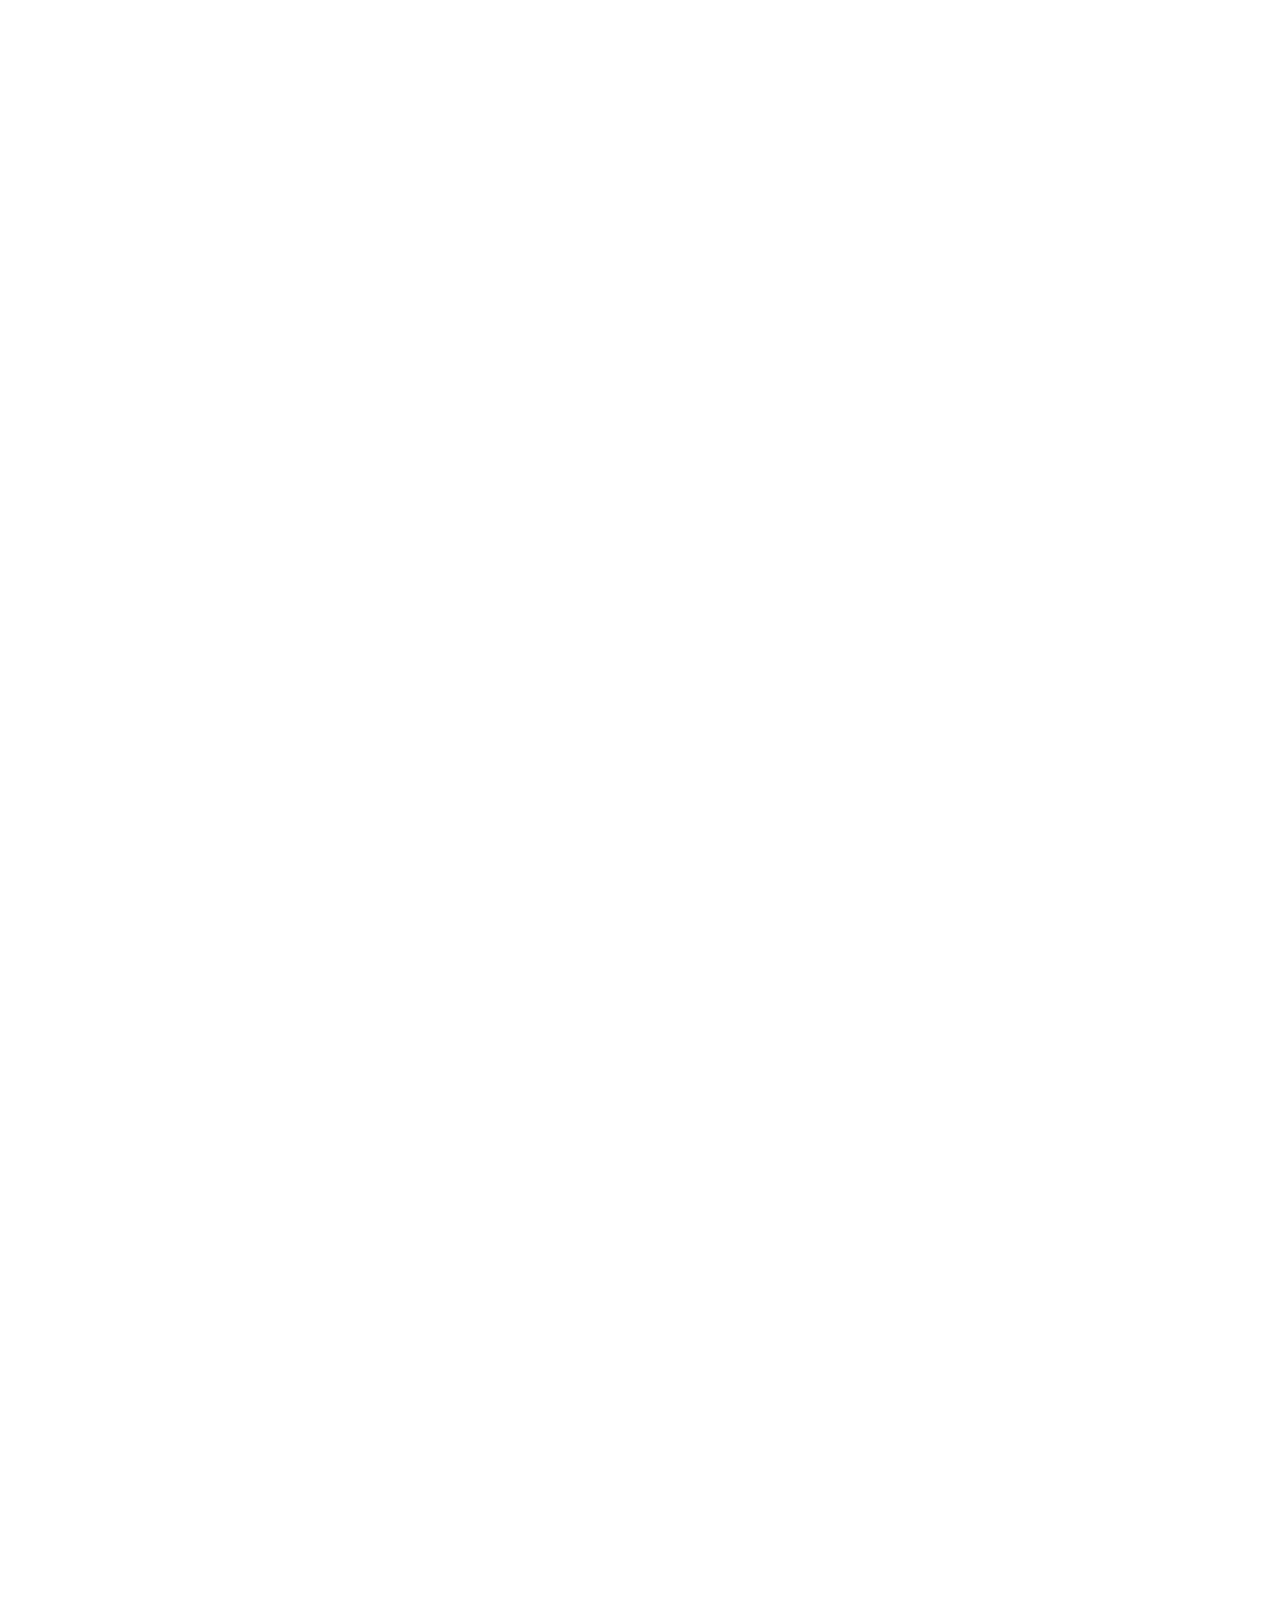
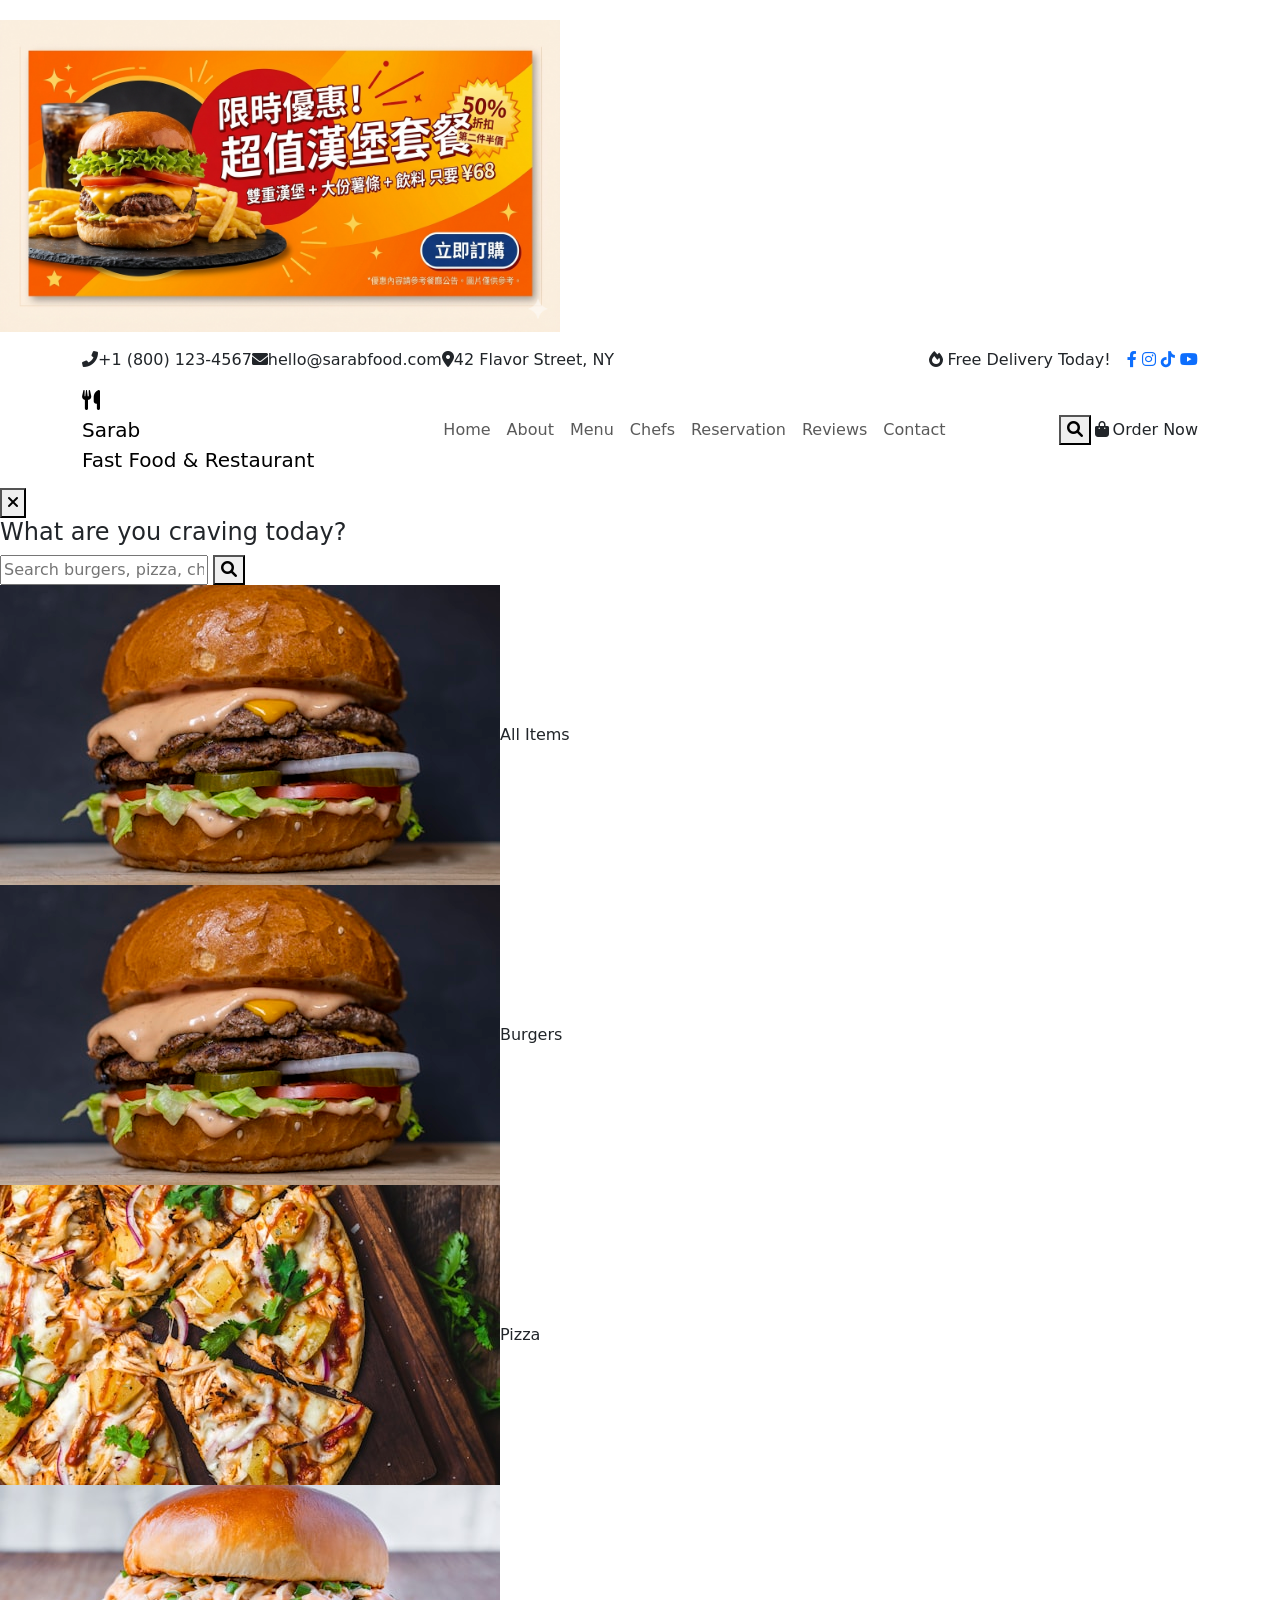
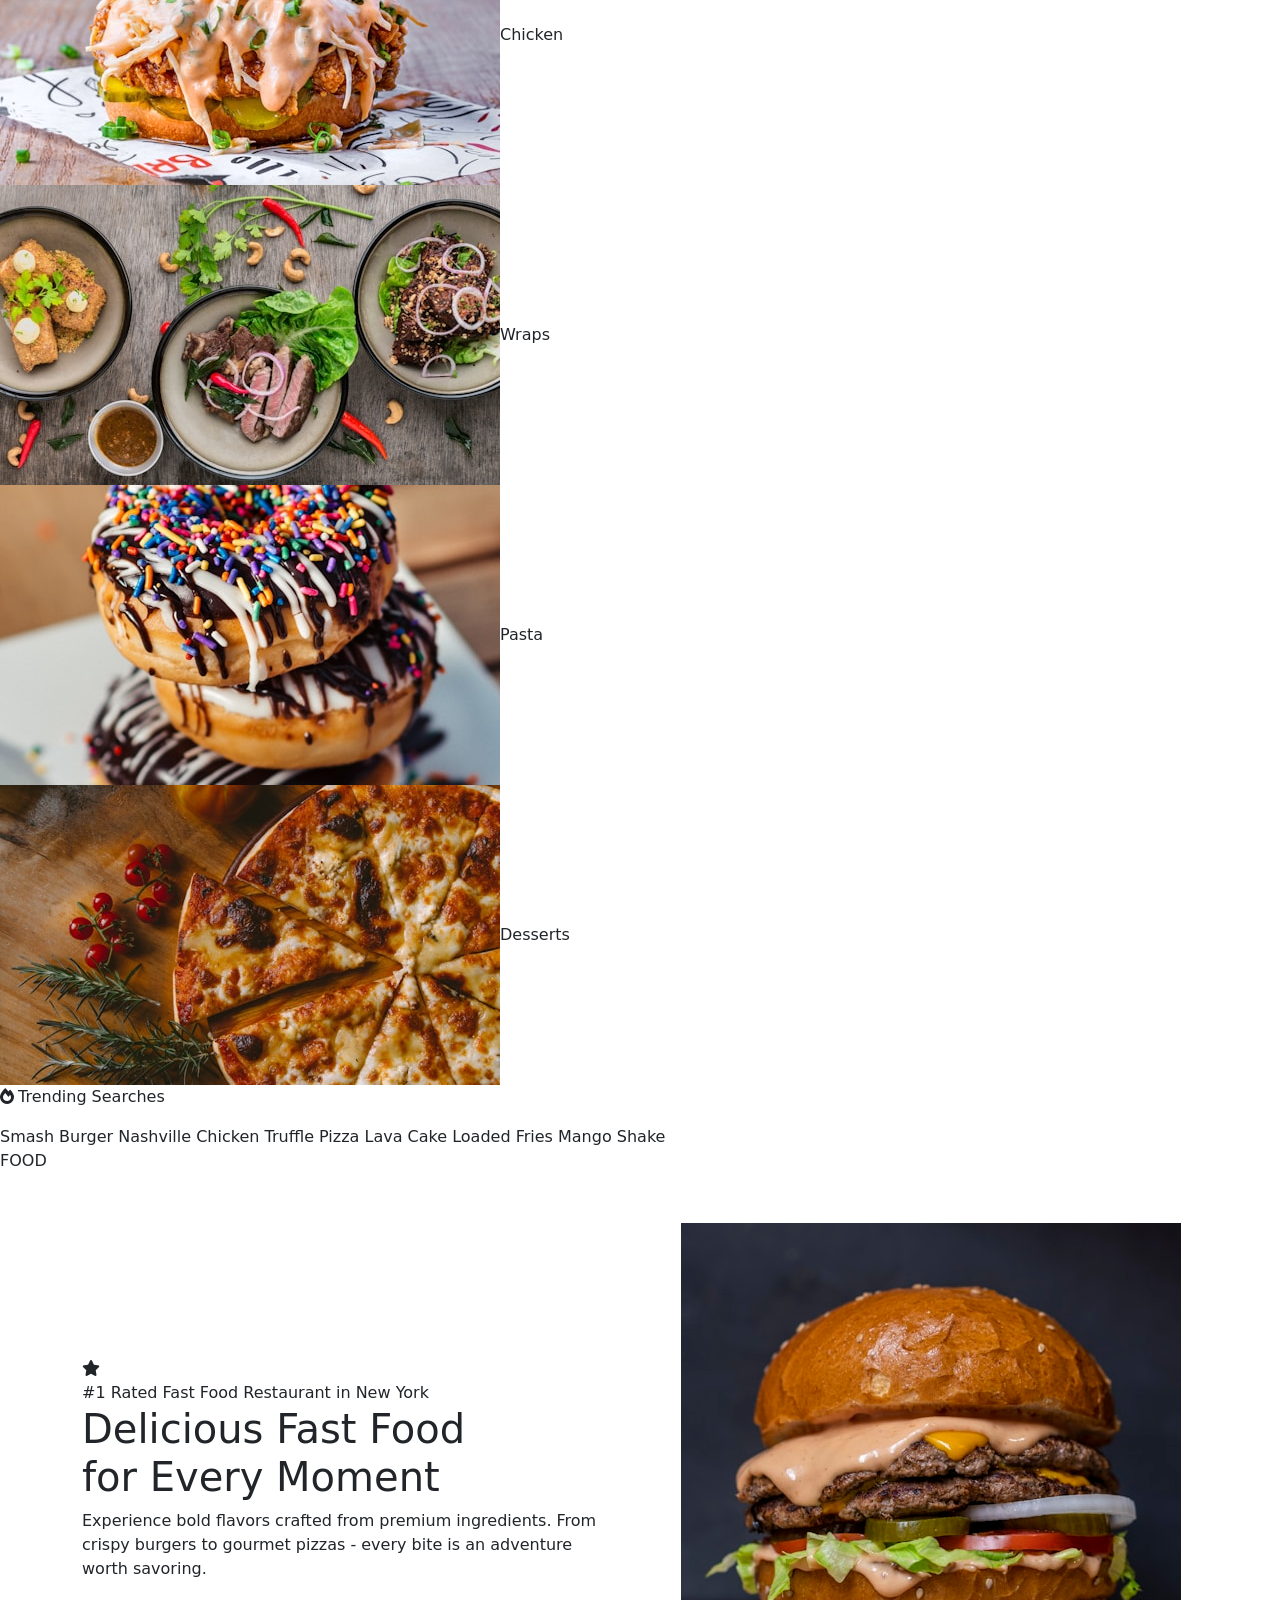
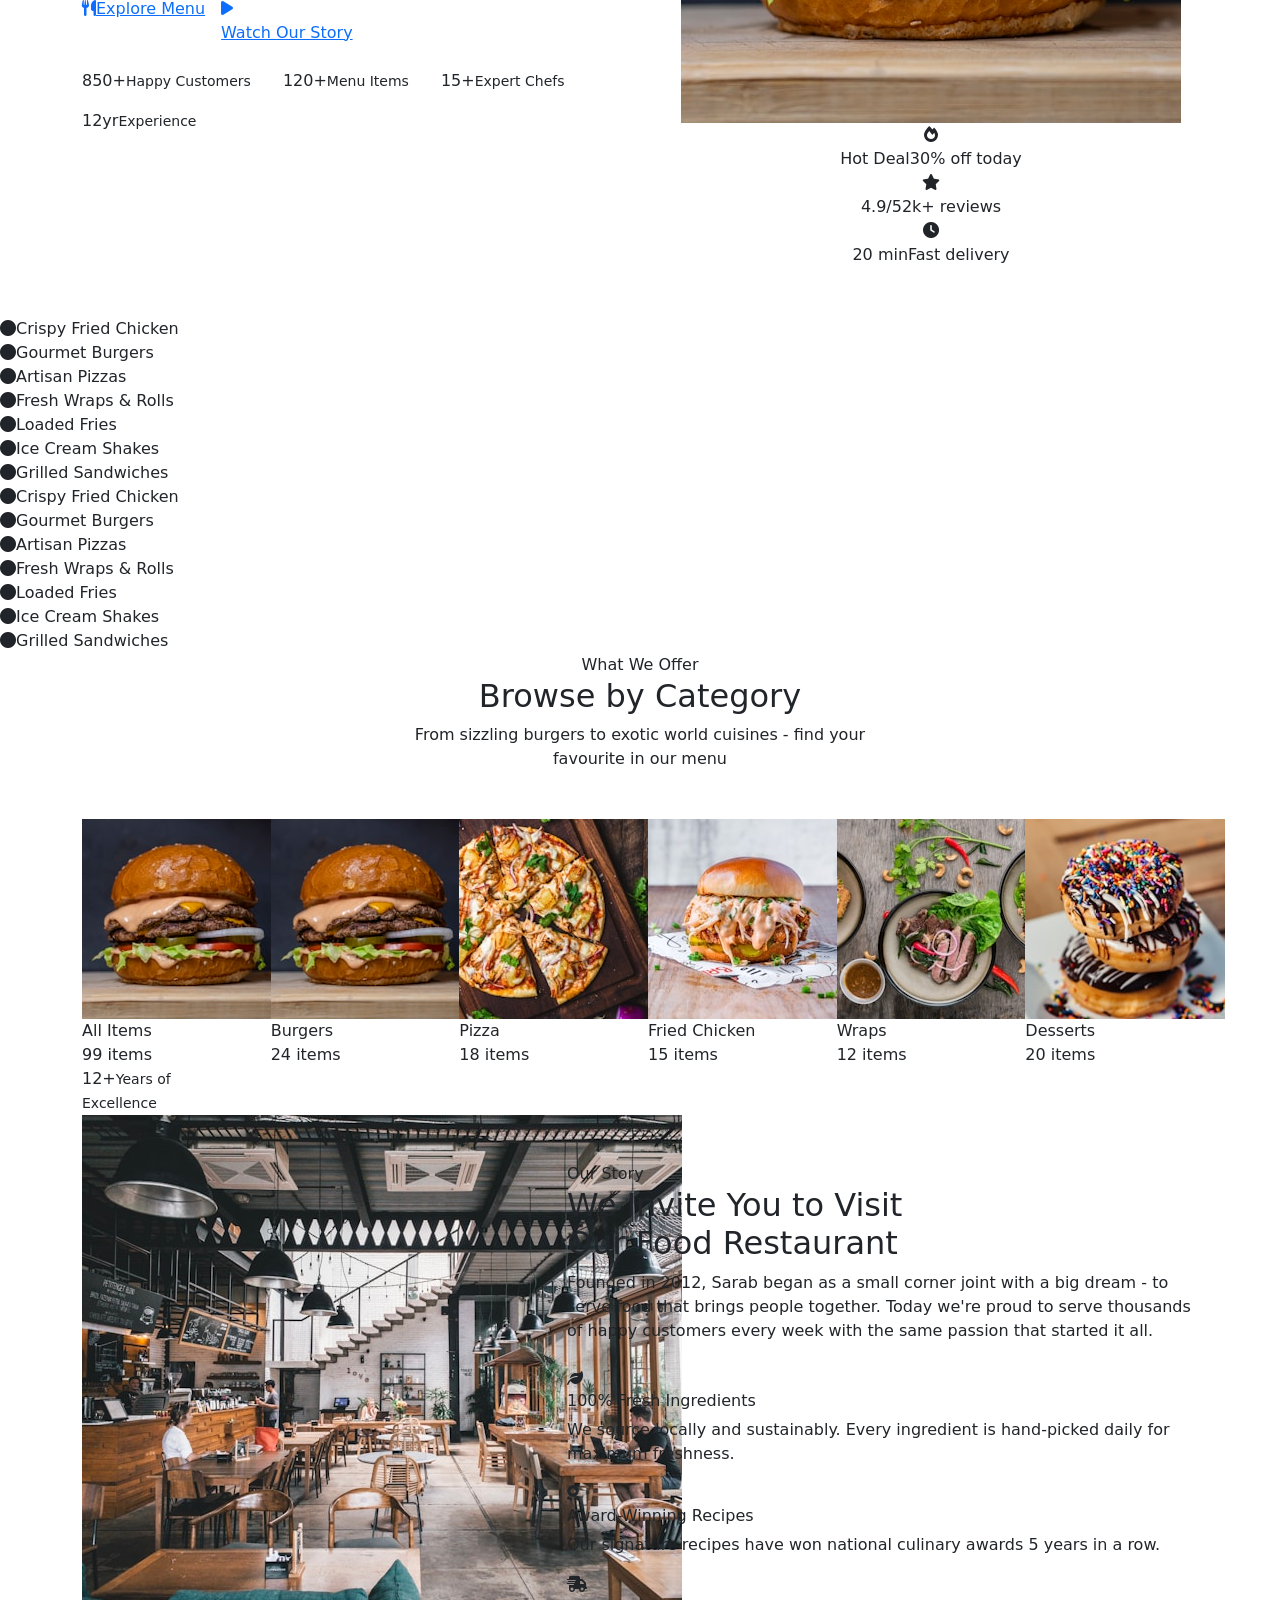
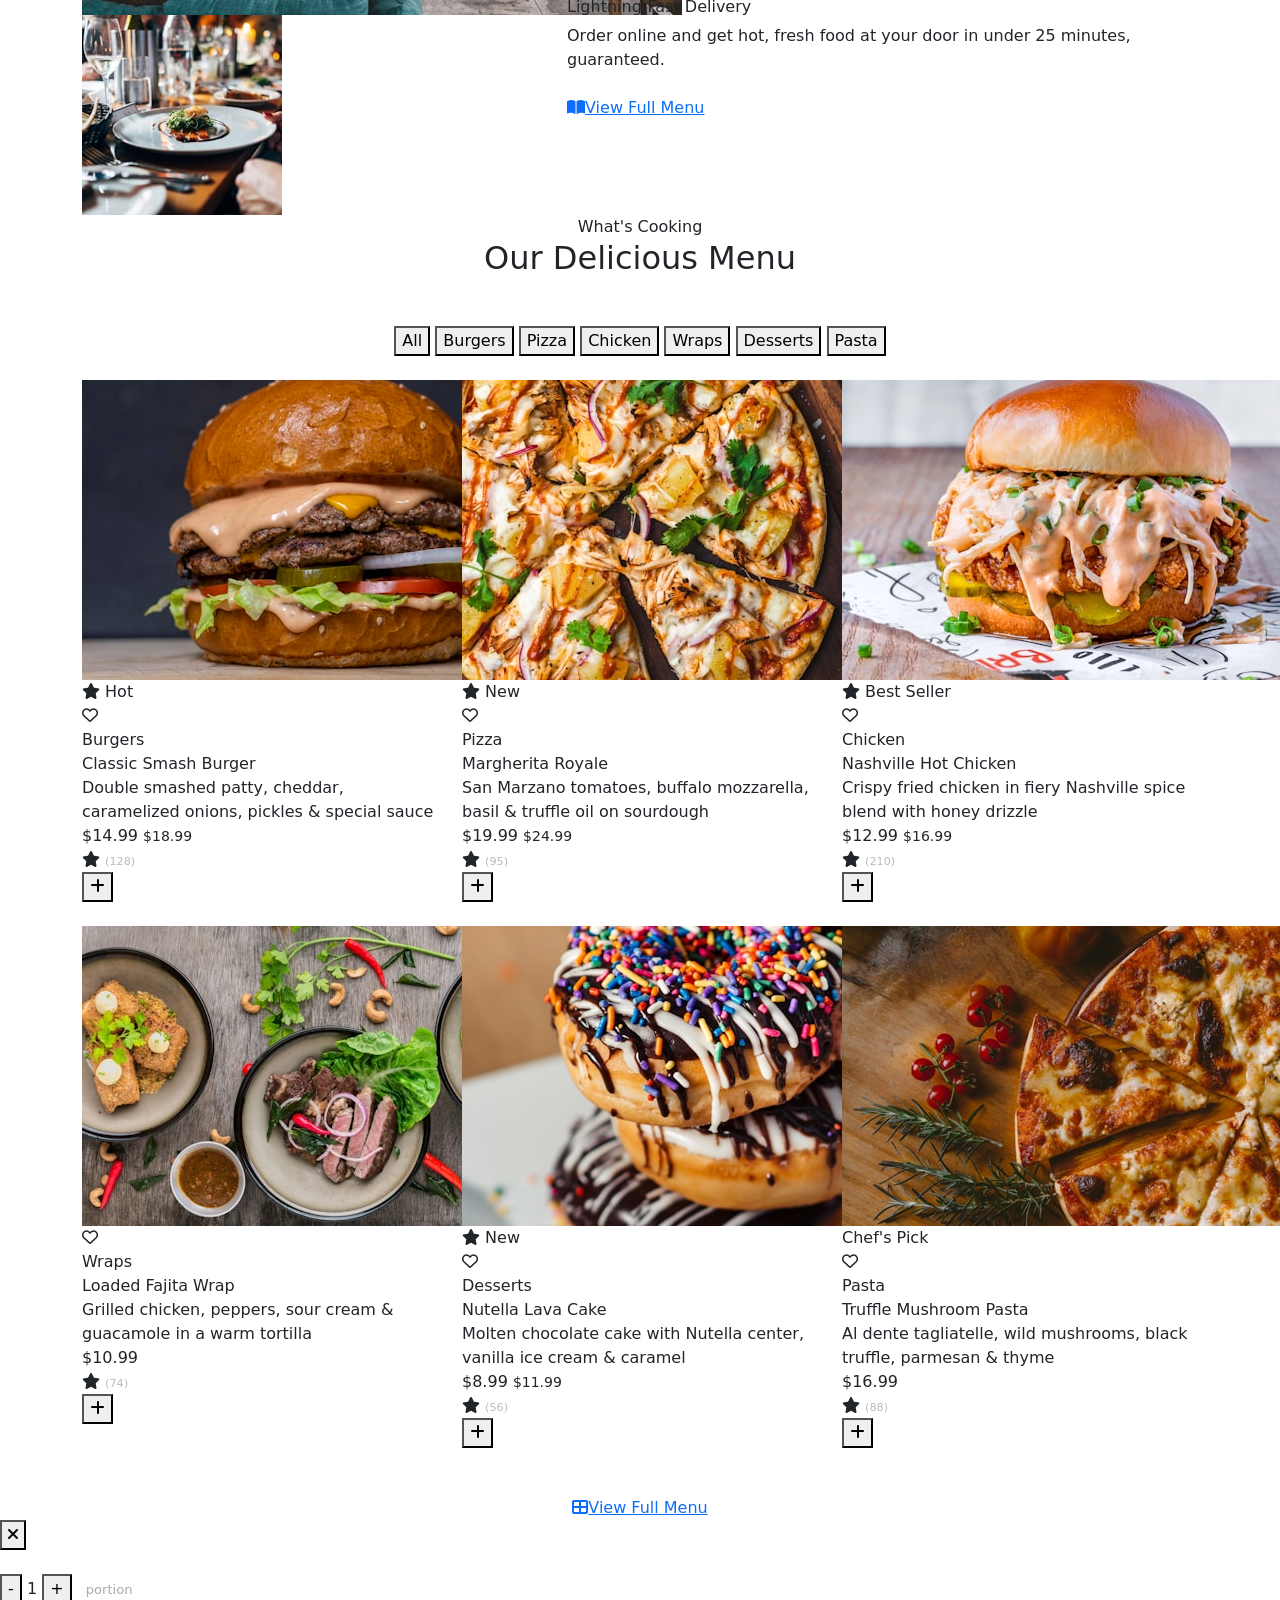
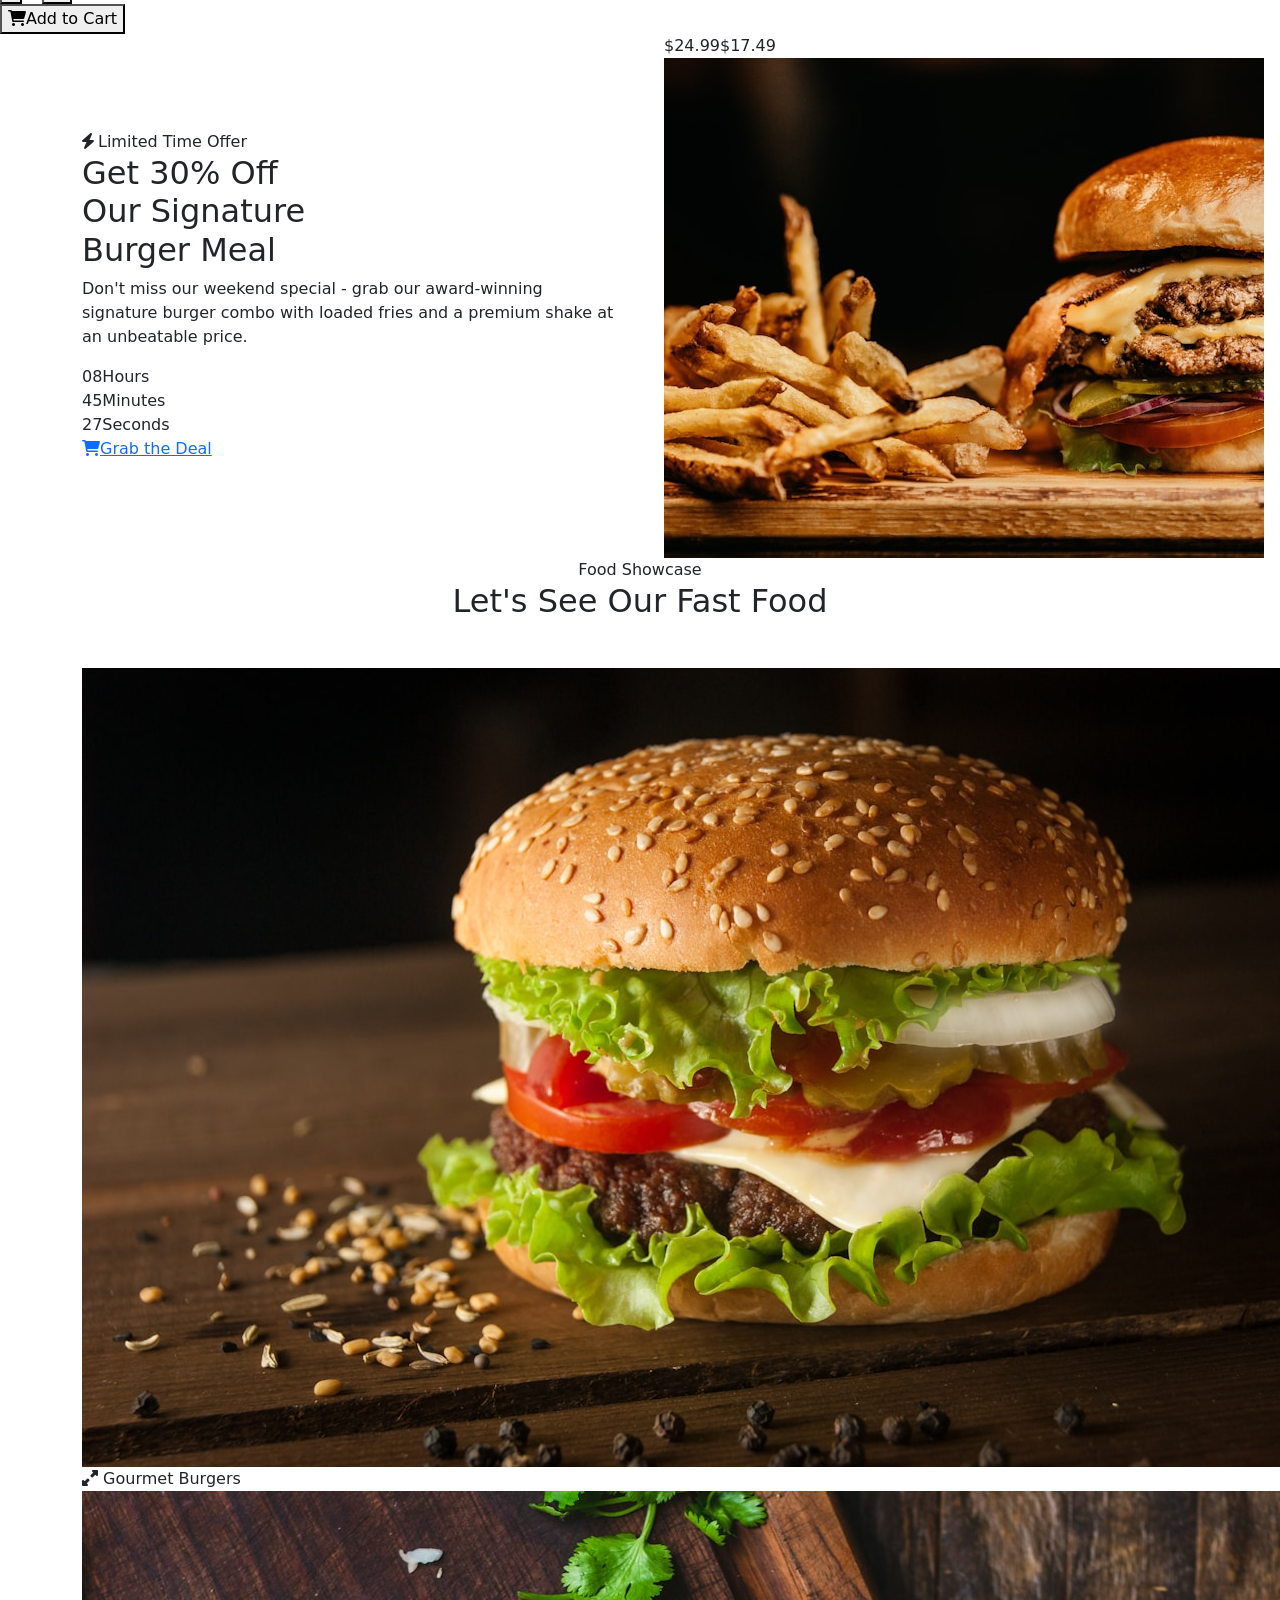
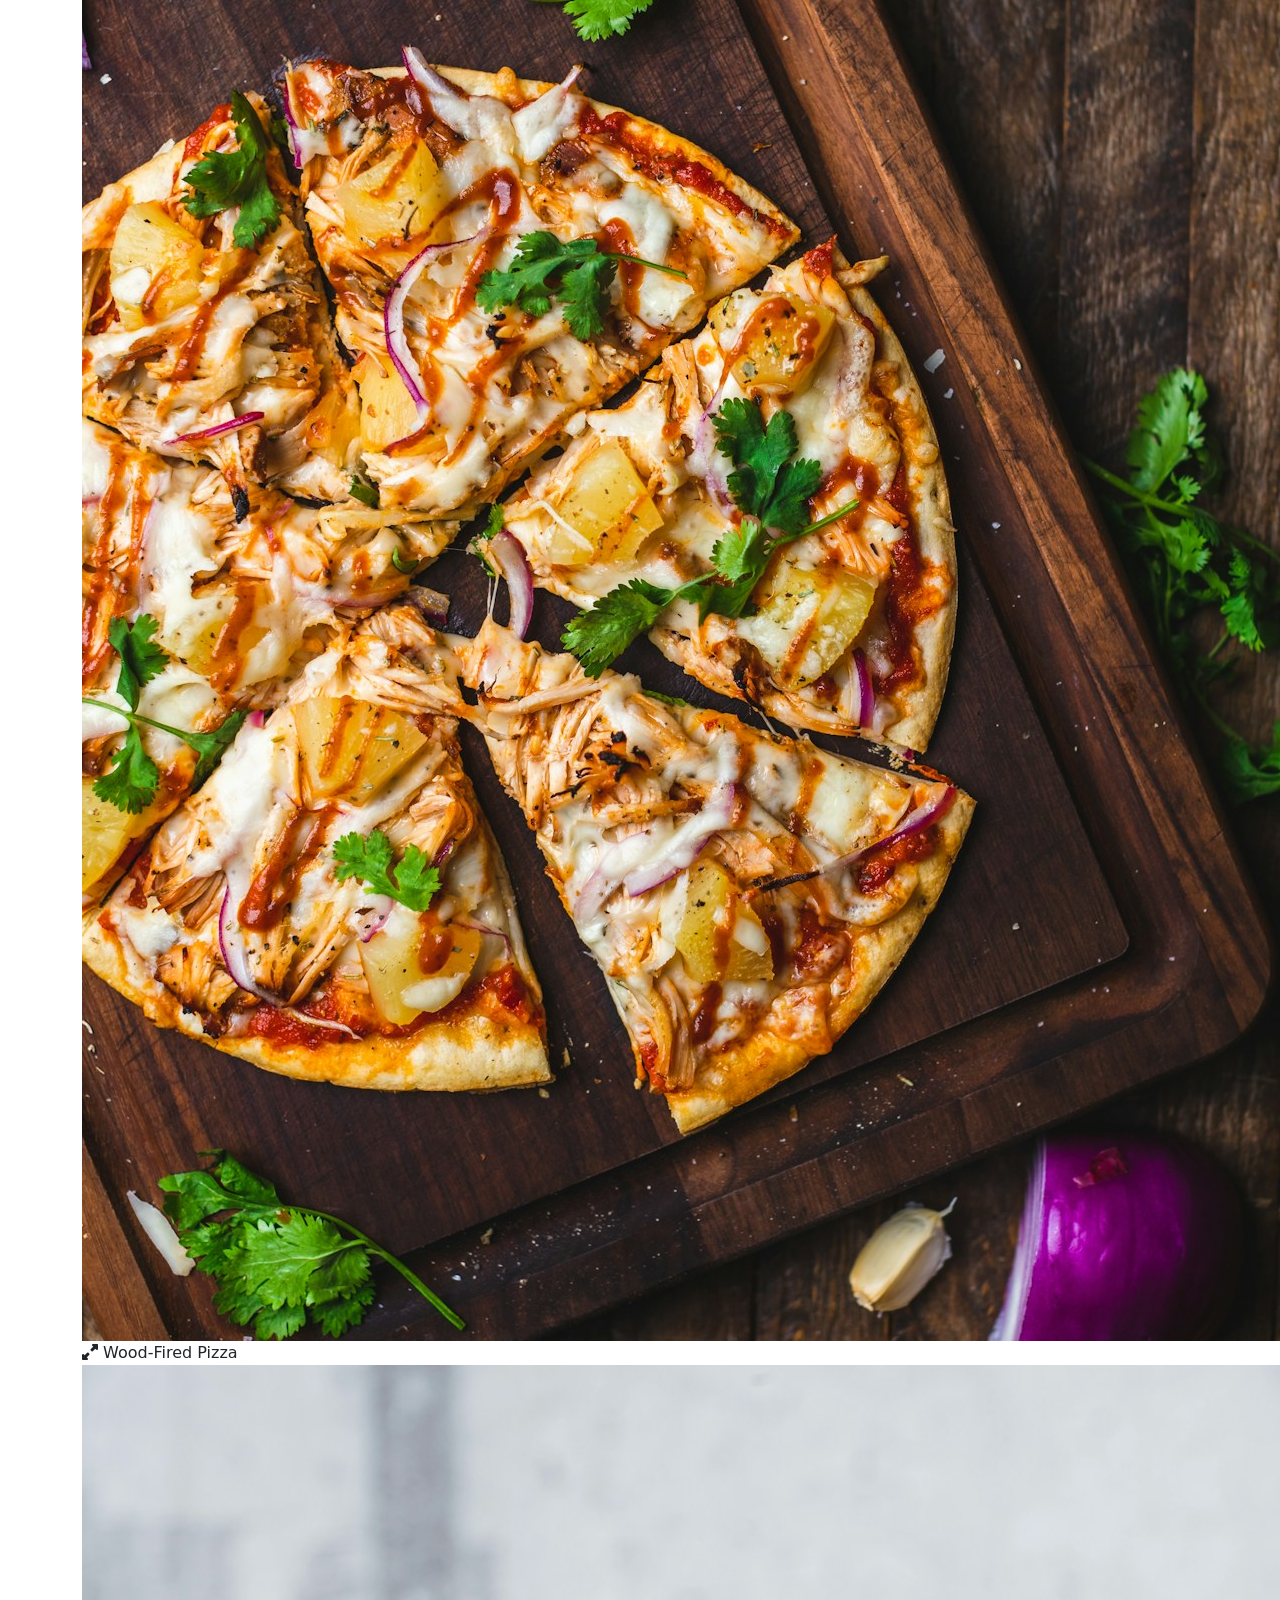
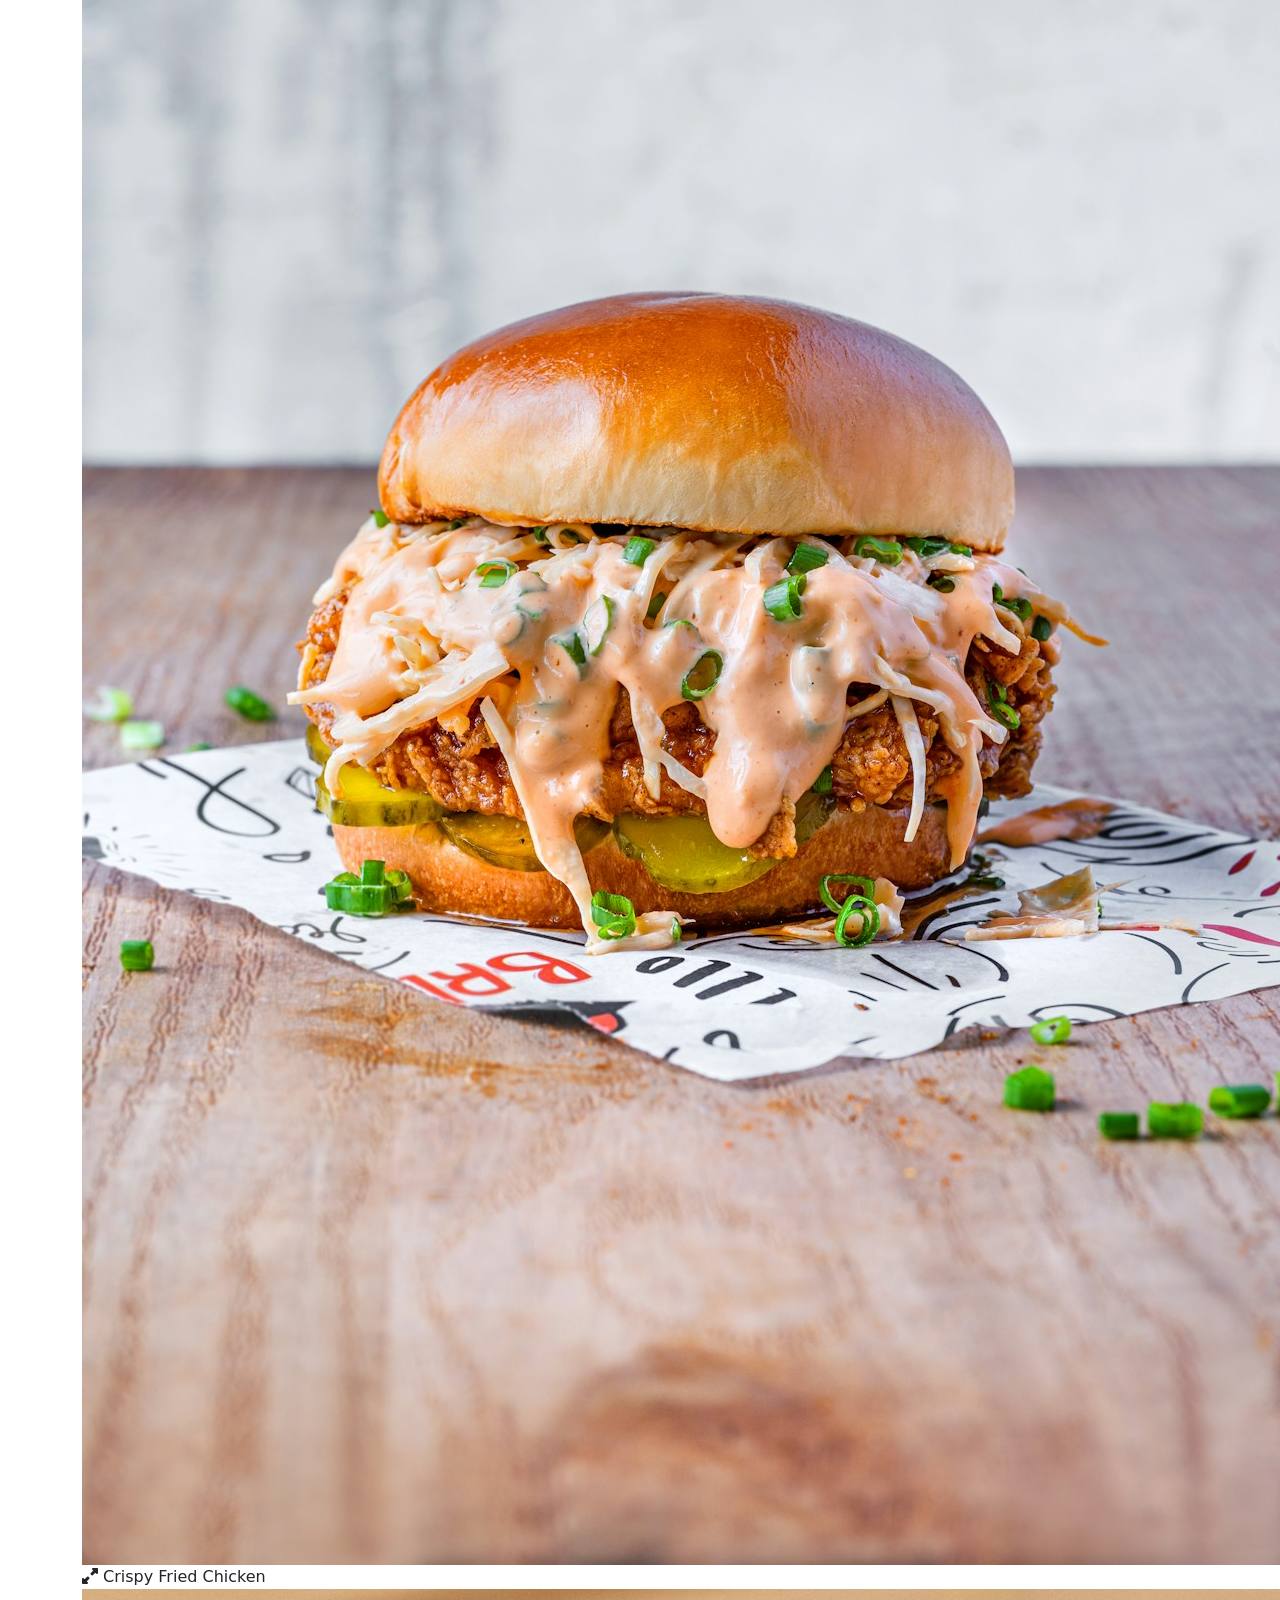
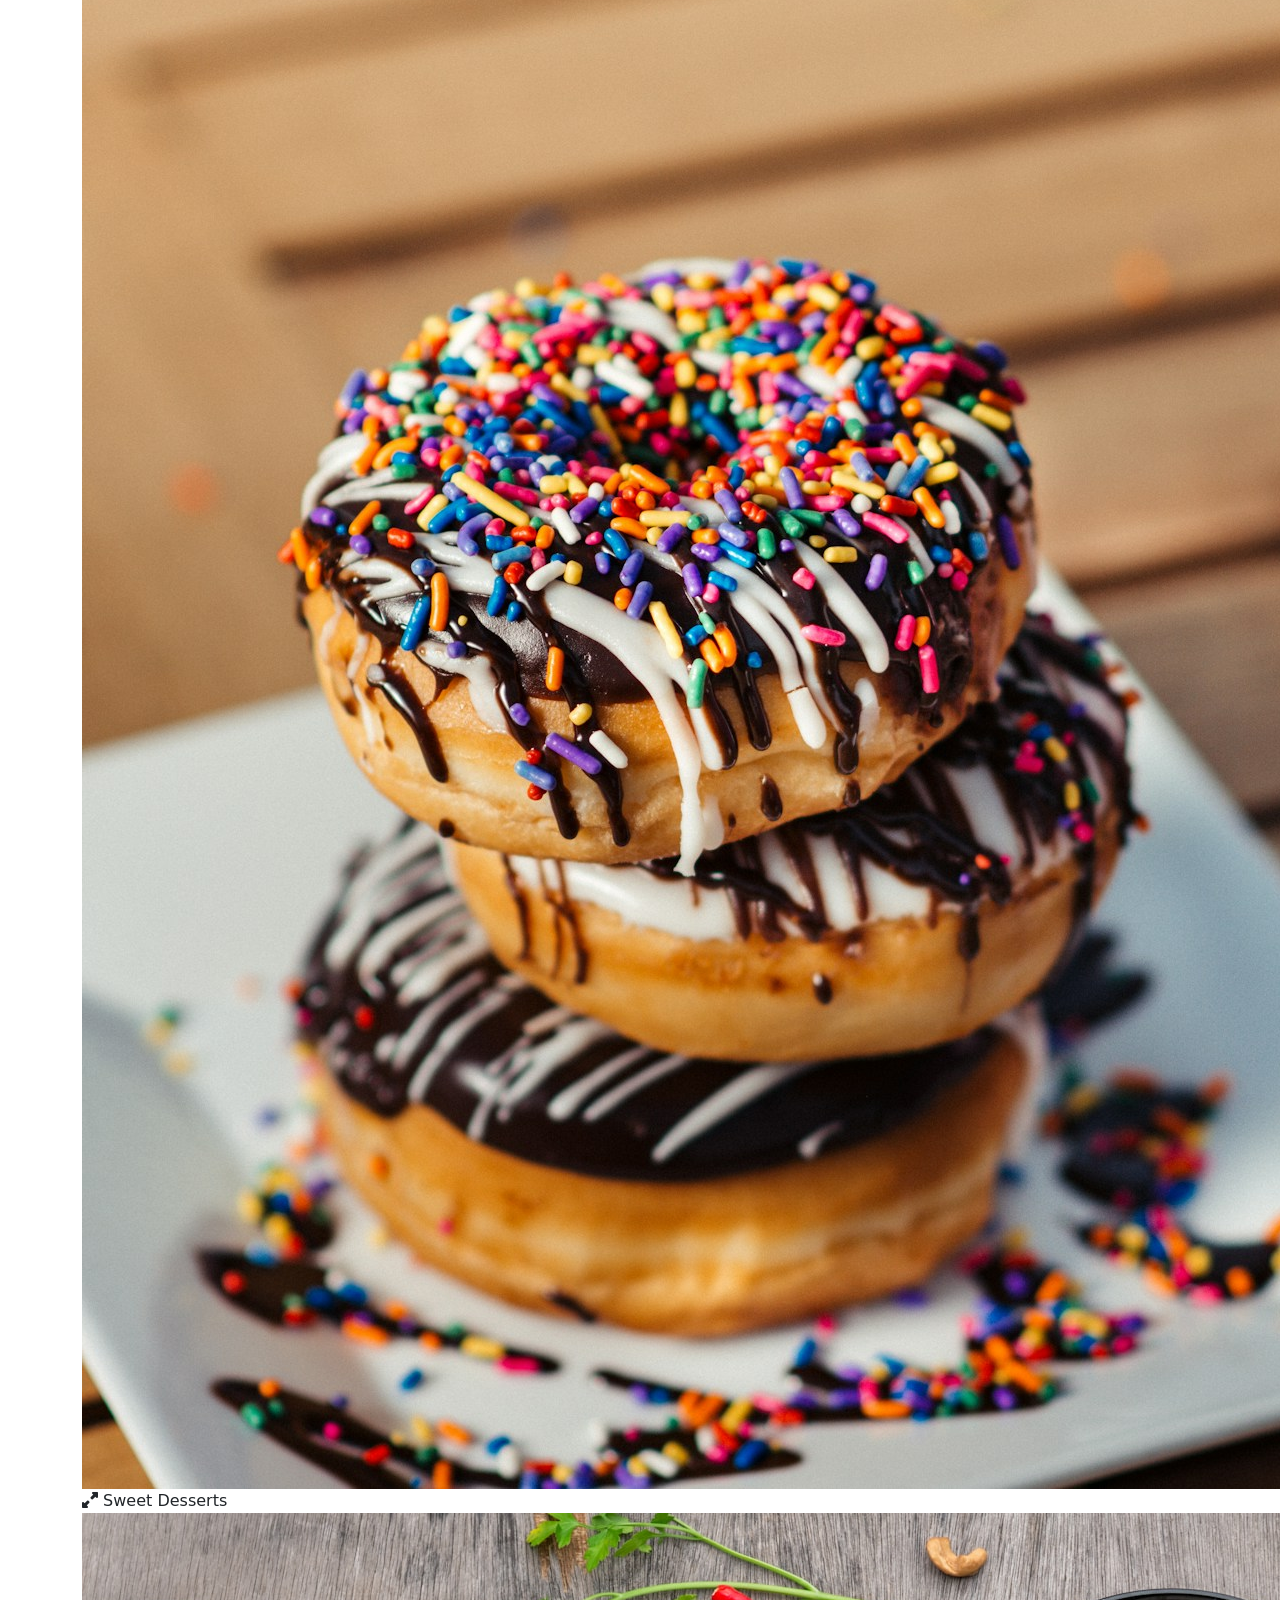
==== commit 1f04cd3d: "Update index.html" ====
--- a/index.html
+++ b/index.html
@@ -44,7 +44,7 @@
 	       <div class="mqitem"><iframe width="560" height="315" src="https://www.youtube.com/embed/ekMsV_QvPtg?si=MzsO9rr7yEZLr4G2" title="YouTube video player" frameborder="0" allow="accelerometer; autoplay; clipboard-write; encrypted-media; gyroscope; picture-in-picture; web-share" referrerpolicy="strict-origin-when-cross-origin" allowfullscreen></iframe></div>
 	       <div class="mqitem"><iframe width="560" height="315" src="https://www.youtube.com/embed/Y1s3reEYadY?si=8nF4mCbnioyWfdGj" title="YouTube video player" frameborder="0" allow="accelerometer; autoplay; clipboard-write; encrypted-media; gyroscope; picture-in-picture; web-share" referrerpolicy="strict-origin-when-cross-origin" allowfullscreen></iframe></div>
 	       <div class="mqitem"><p><a href="https://github.com/elin1130-bit/260530/">
-		      <img alt="hamburger" class="auto-style1" width="560"; height="312"; src="Gemini_Generated_Image_xdzsrdxdzsrdxdzs.png"></a></p></div>
+		      <img alt="hamburger" class="auto-style1" width="560"; height="312"; src="Gemini_Generated_Image_h1n5bxh1n5bxh1n5.png"></a></p></div>
 	  </div>
 	  </div>
  <!-- ============================================================
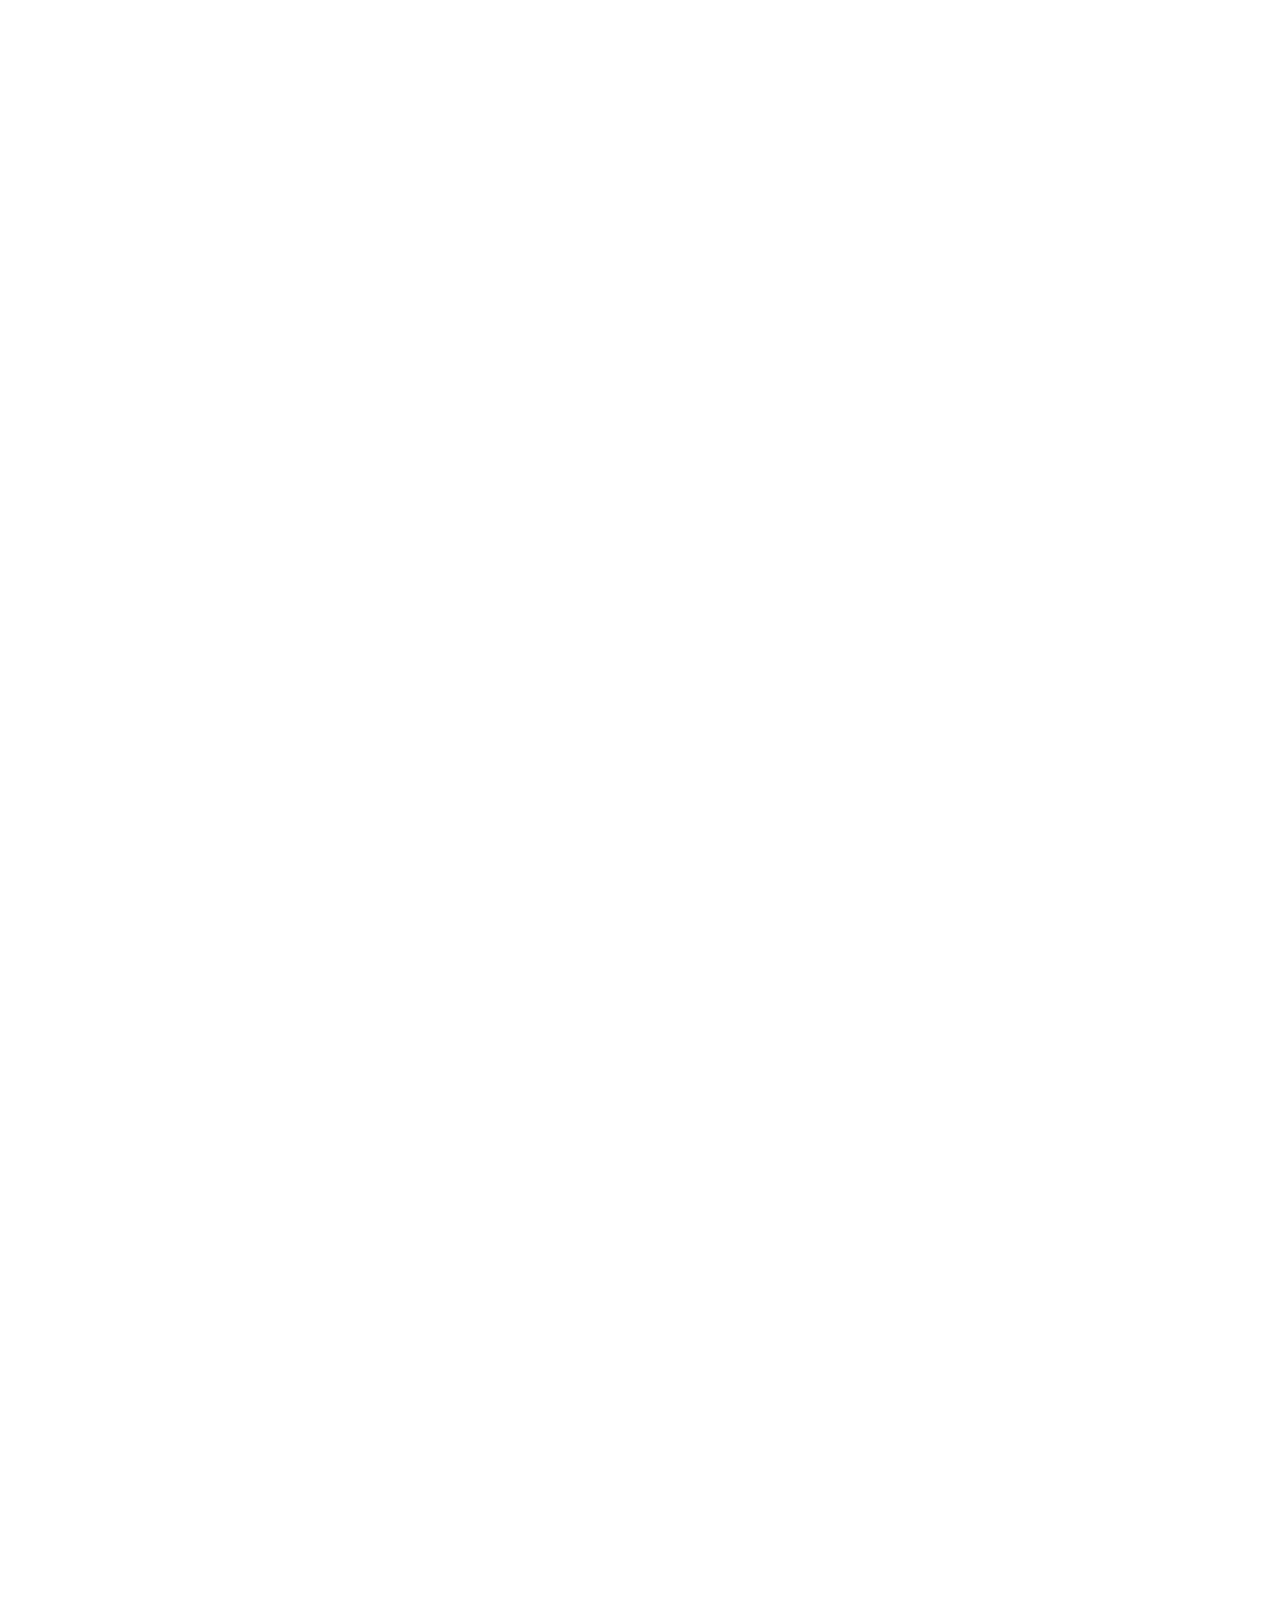
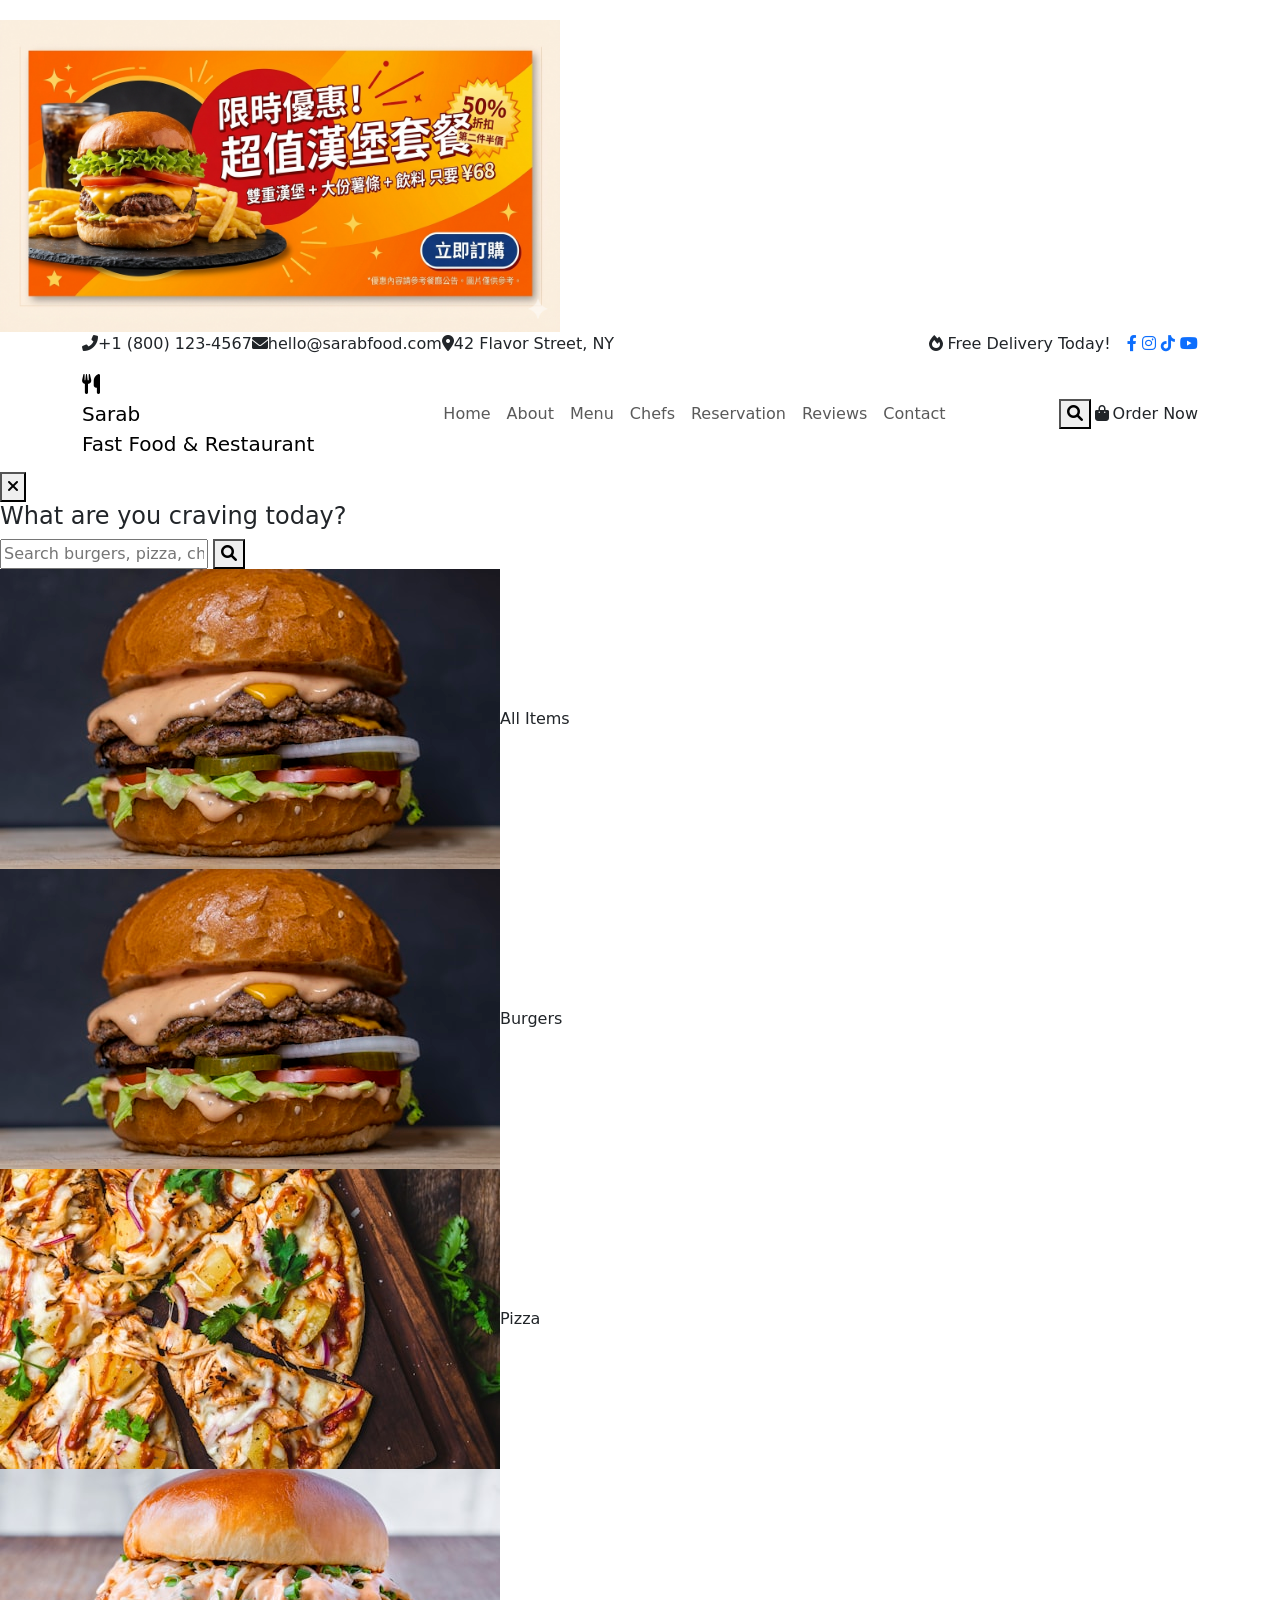
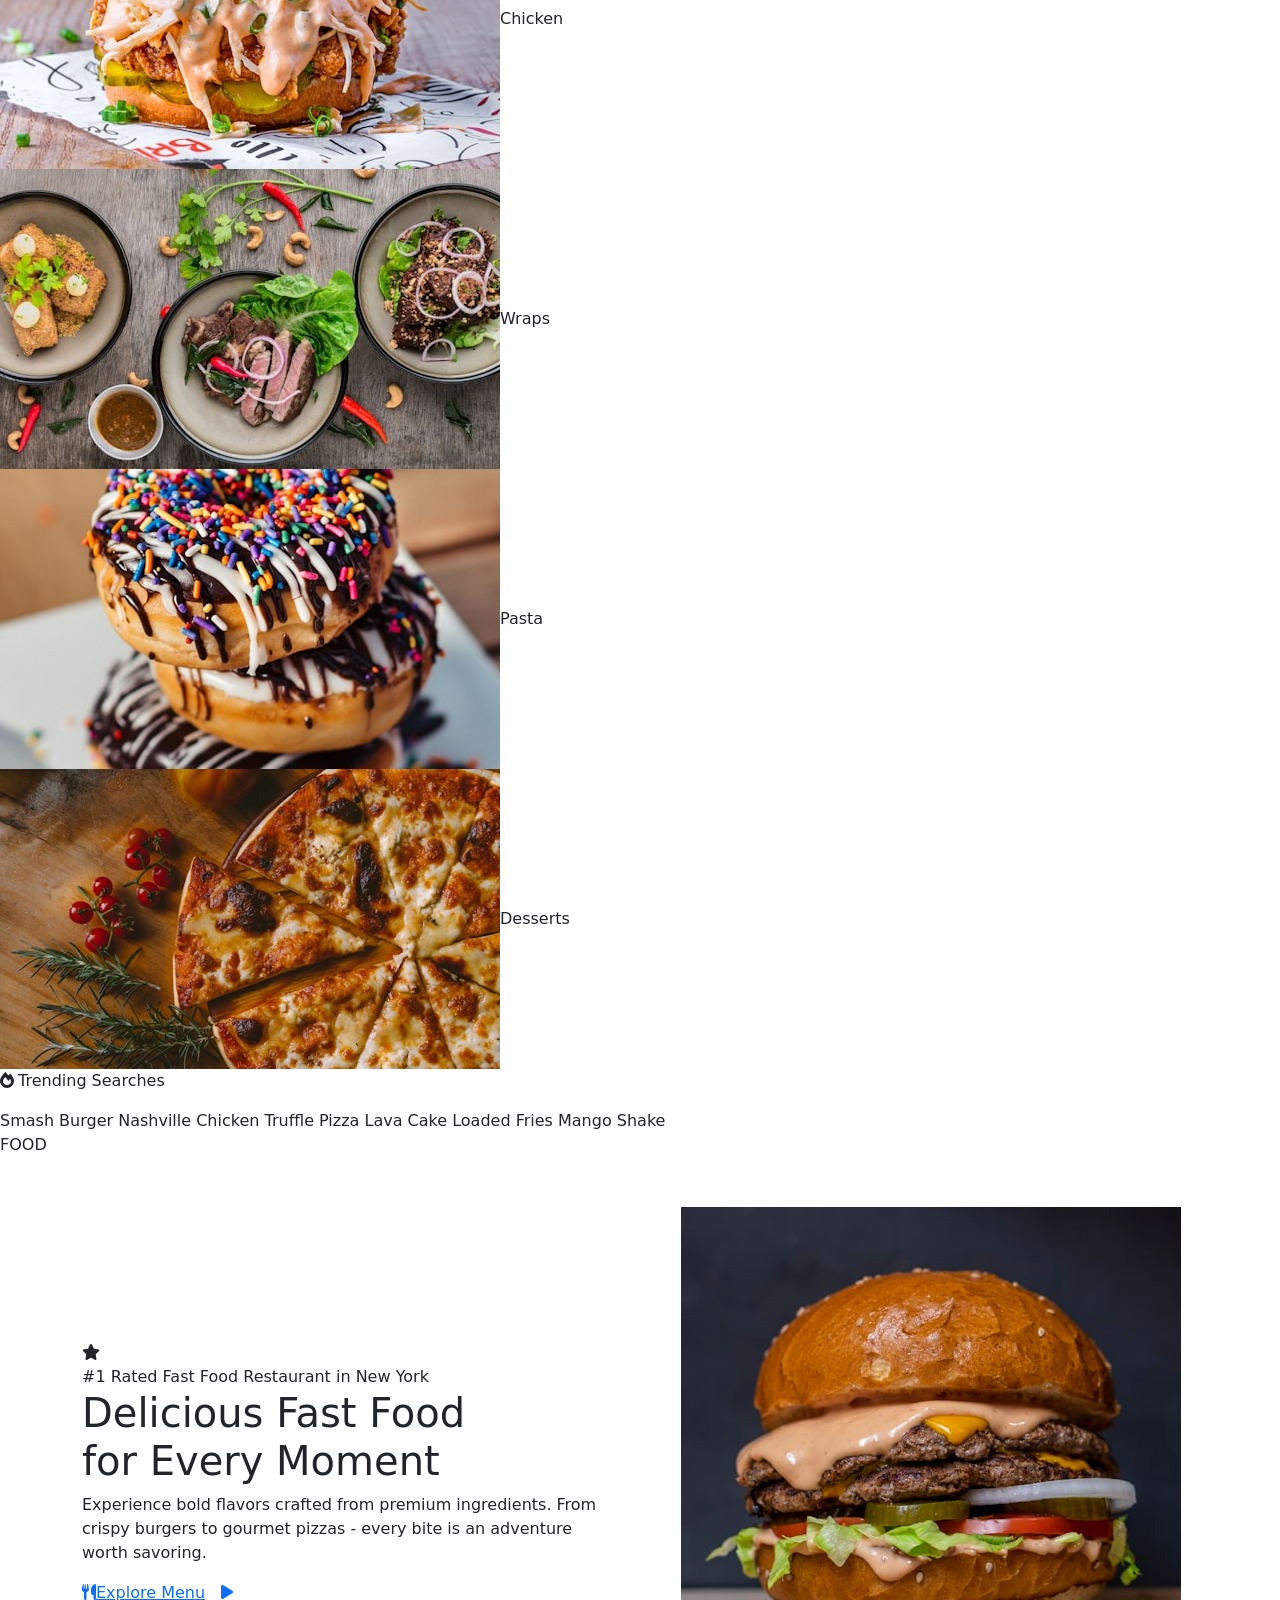
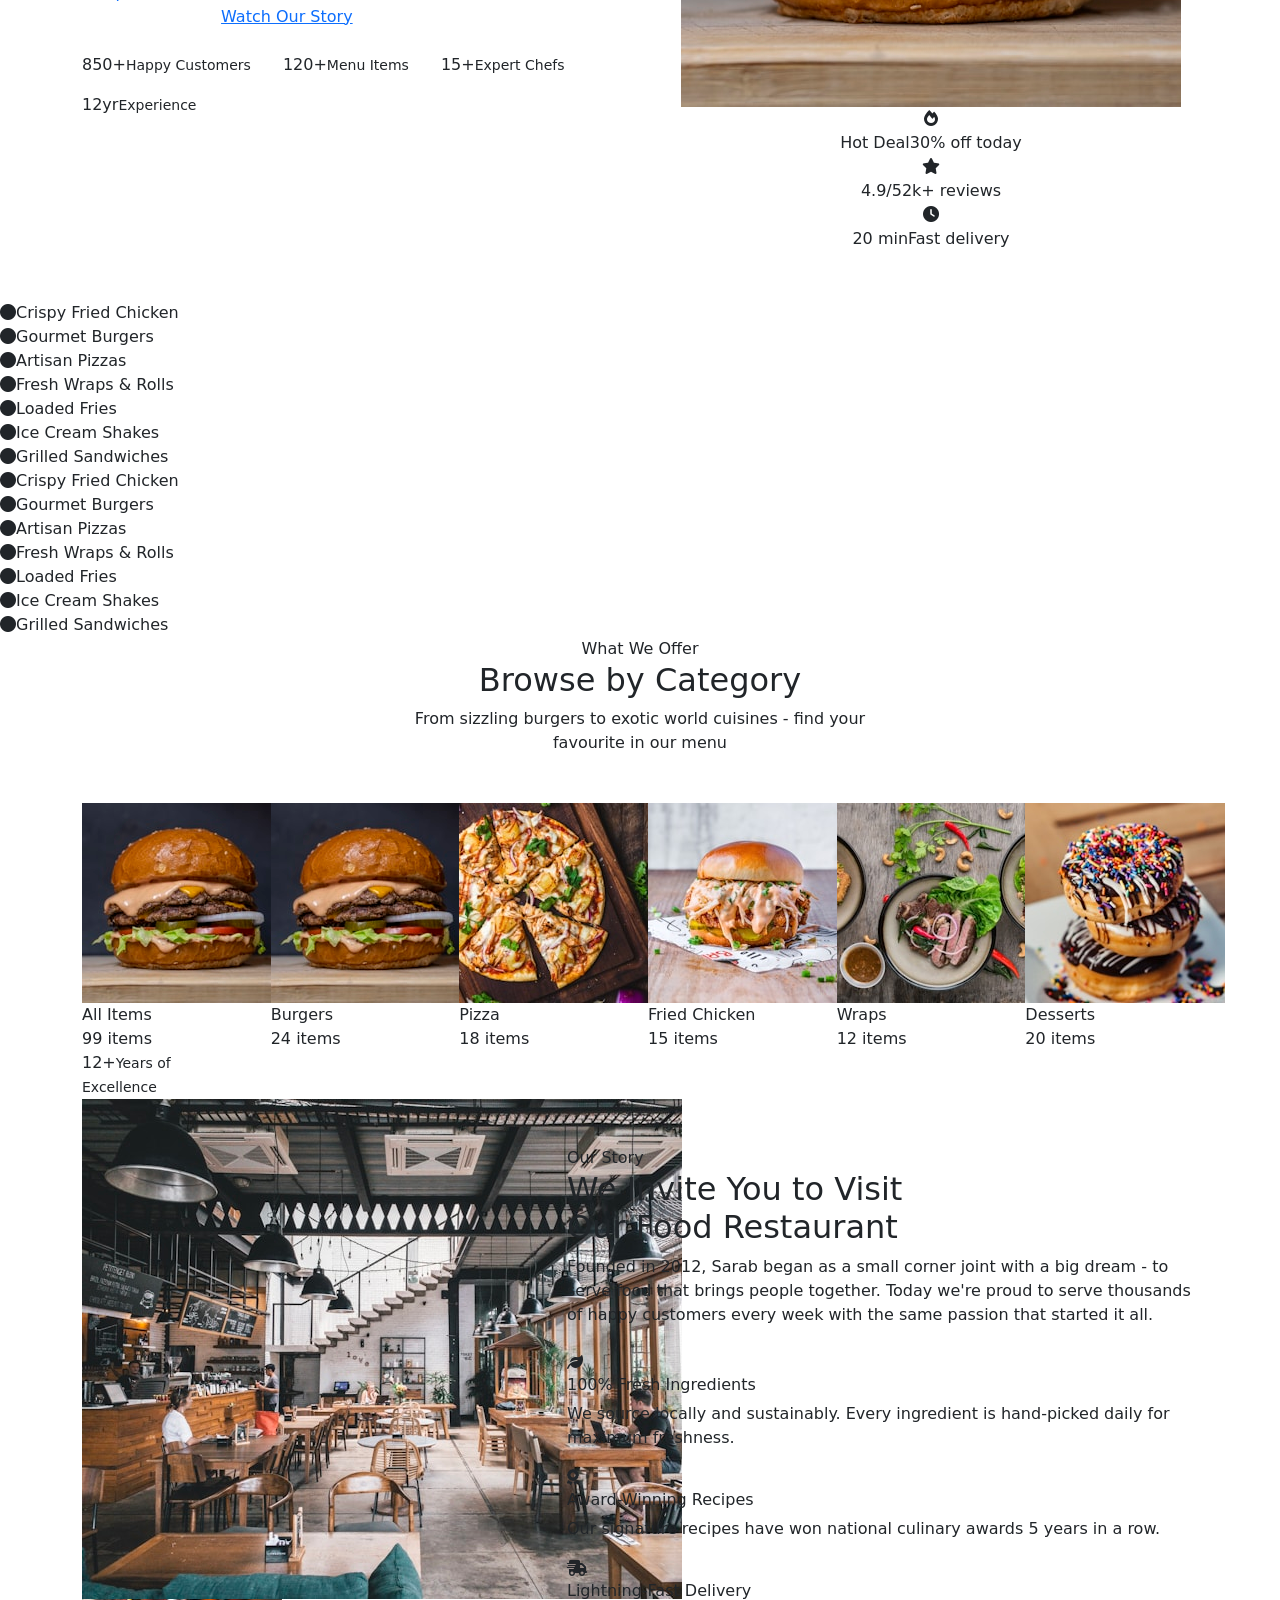
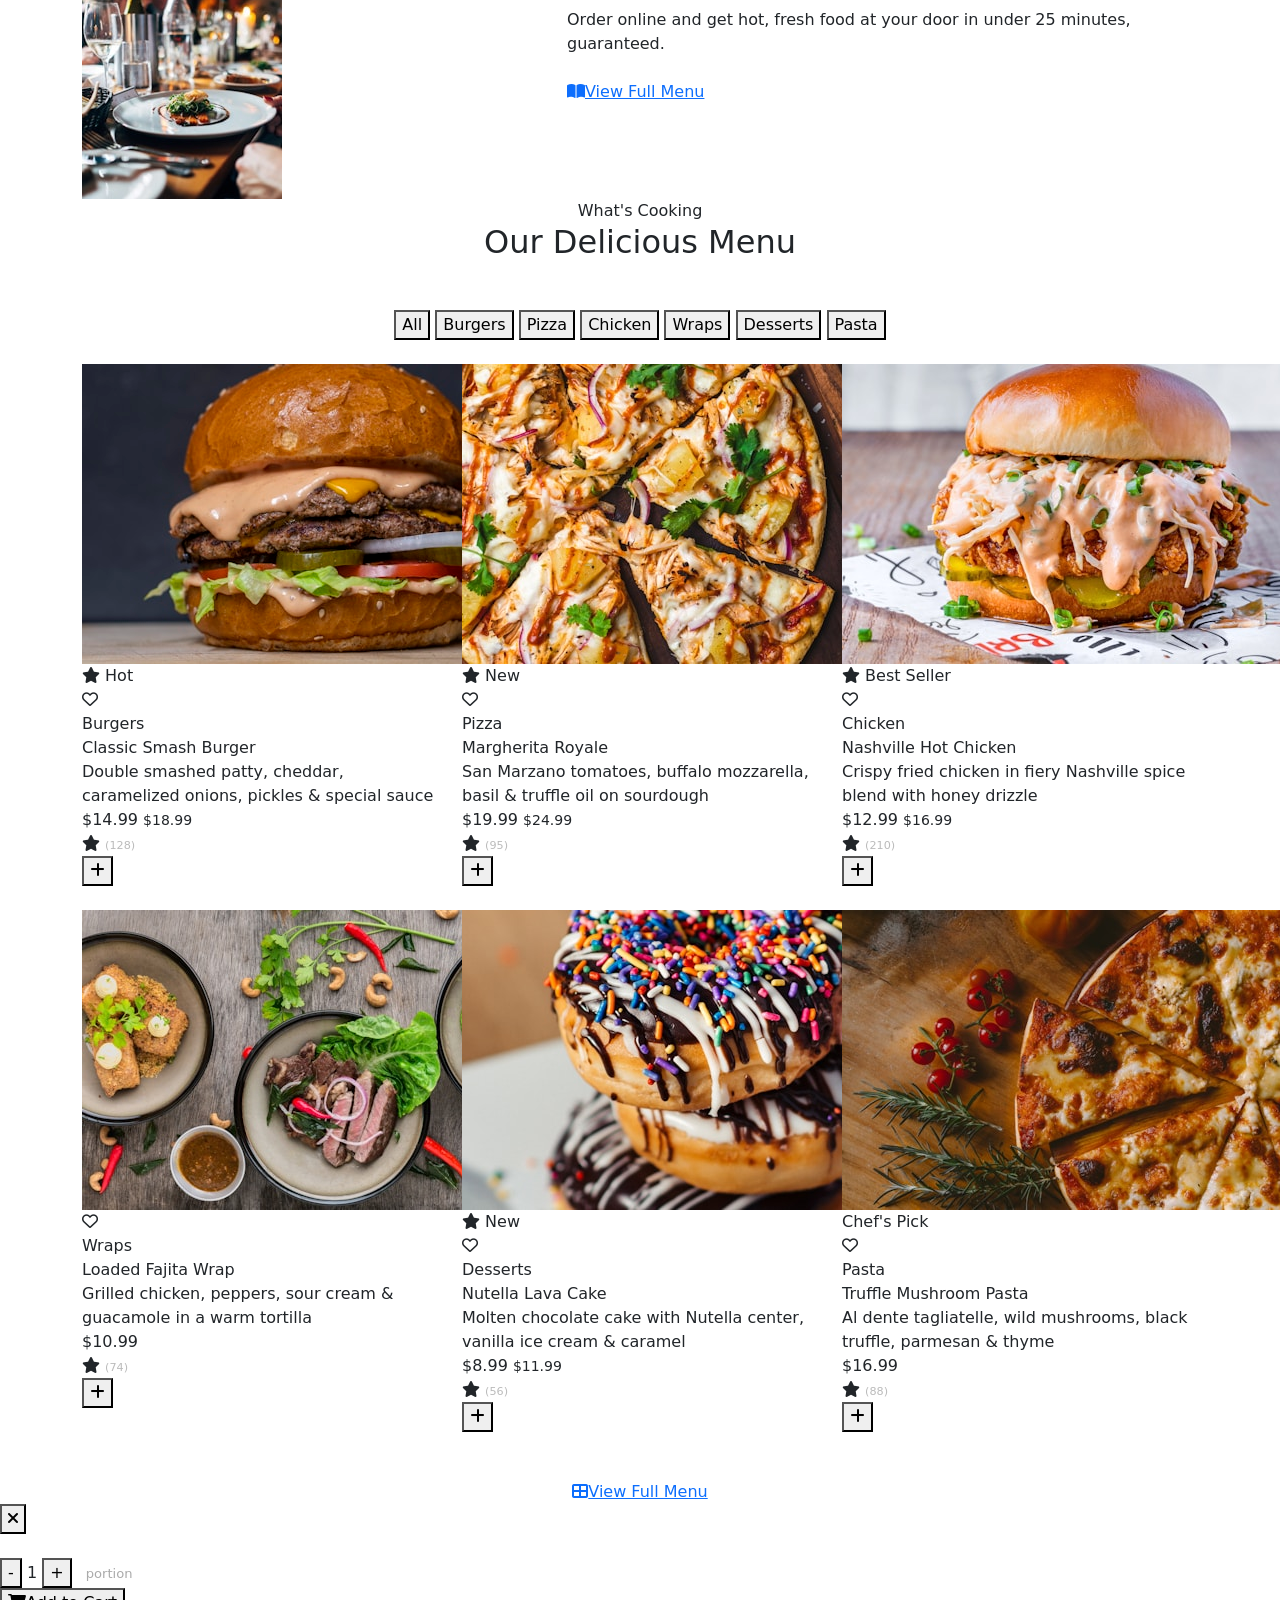
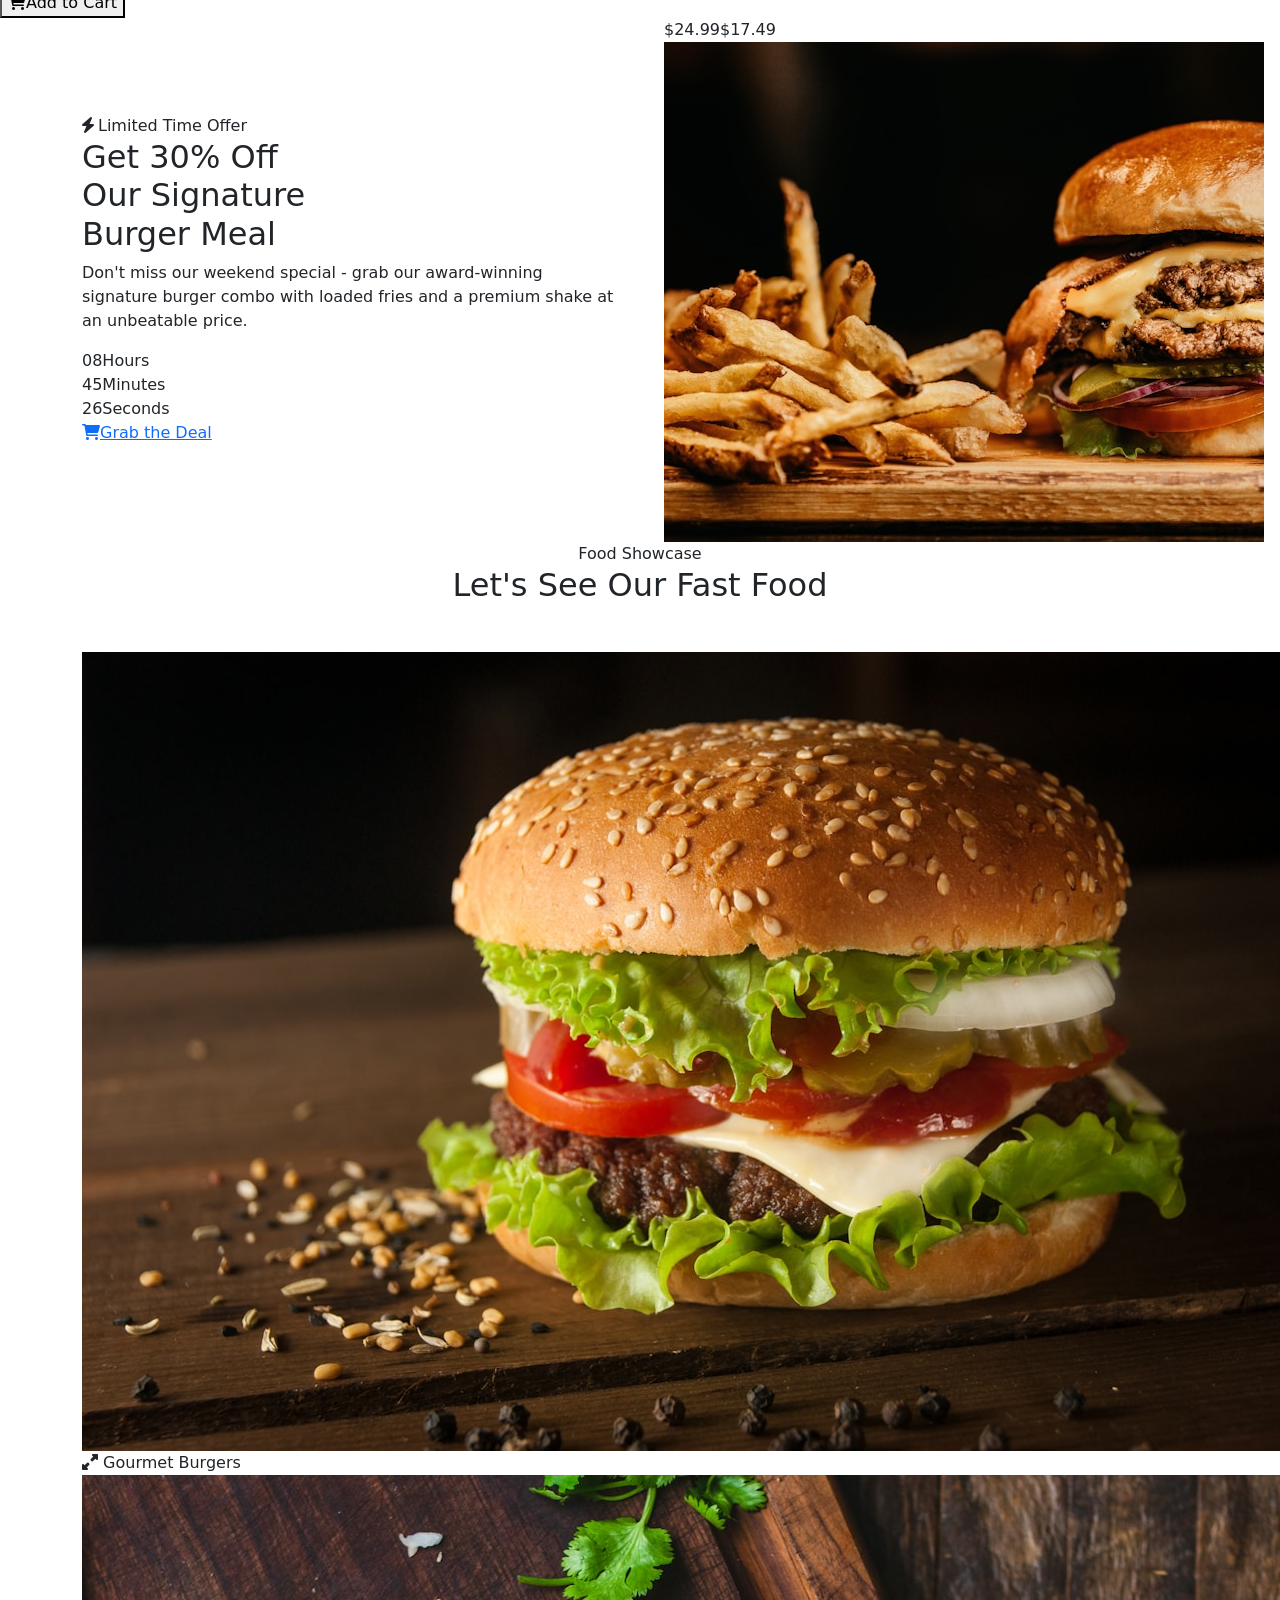
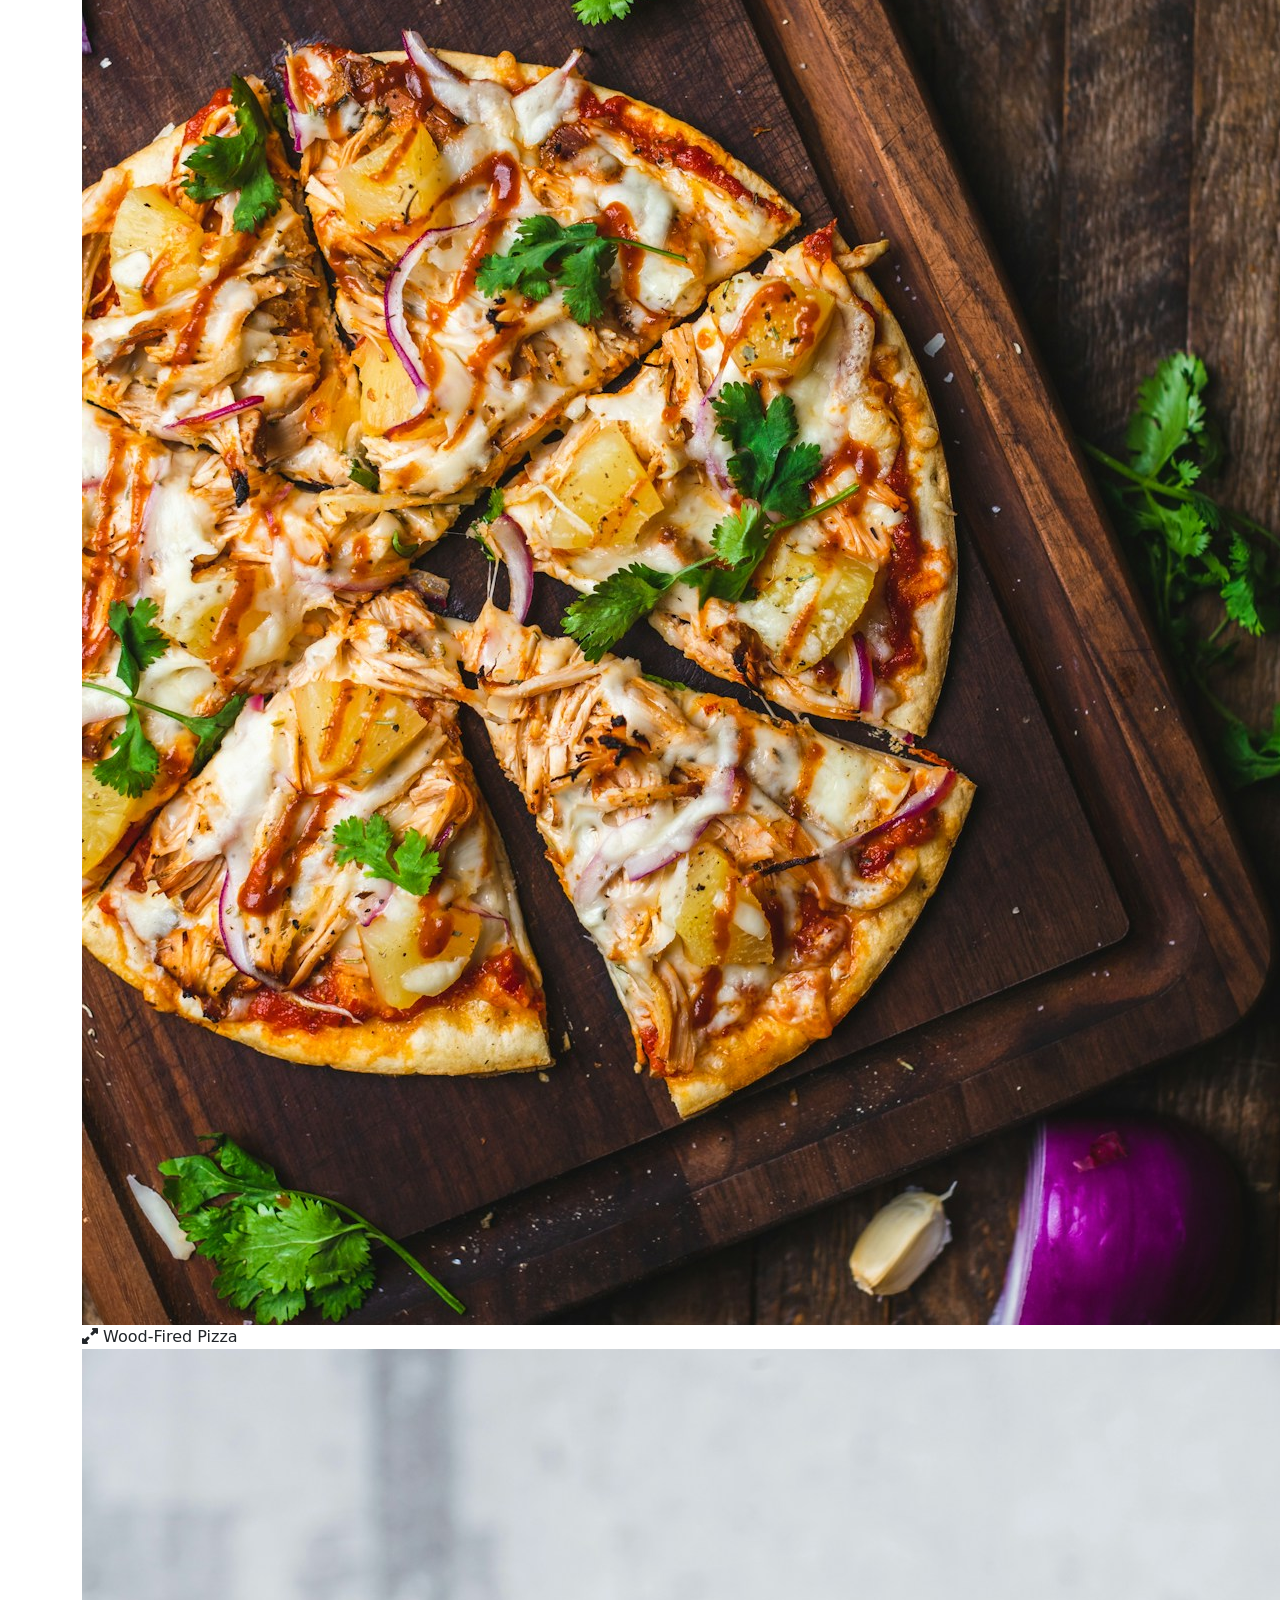
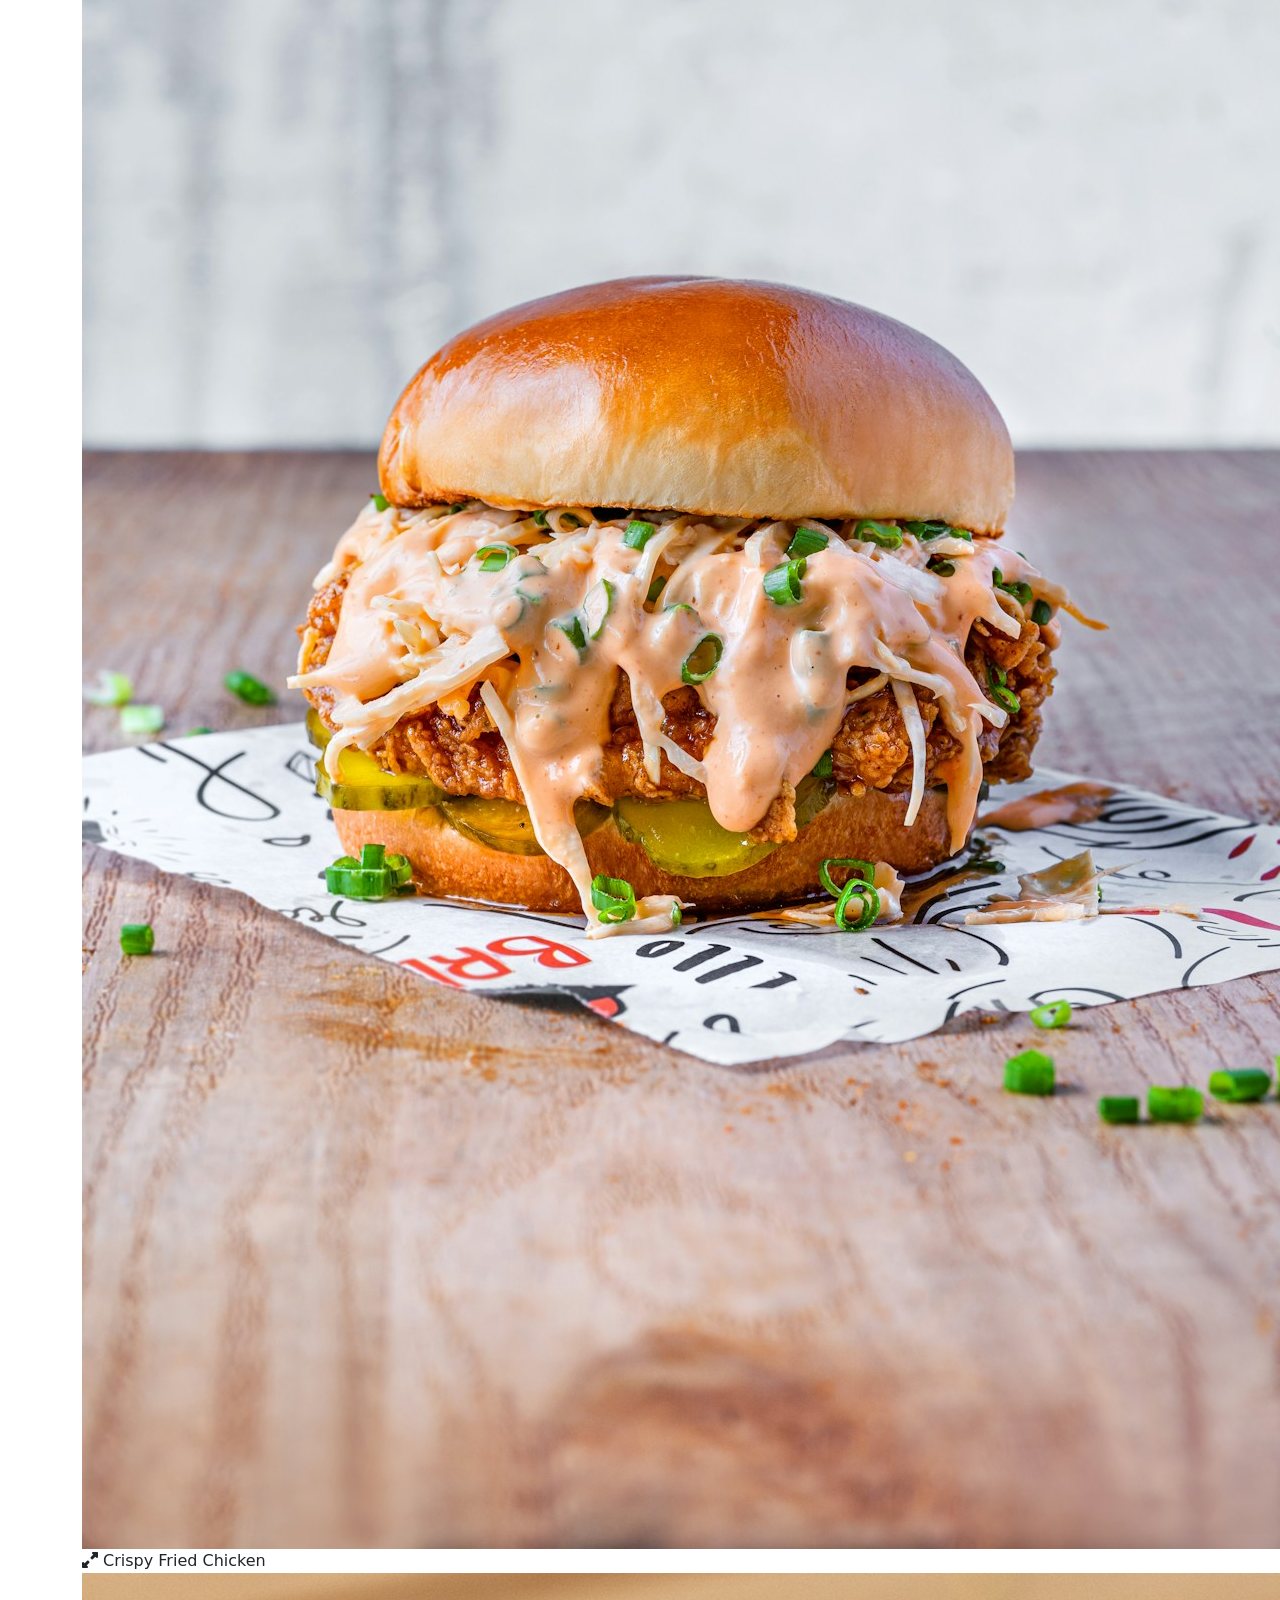
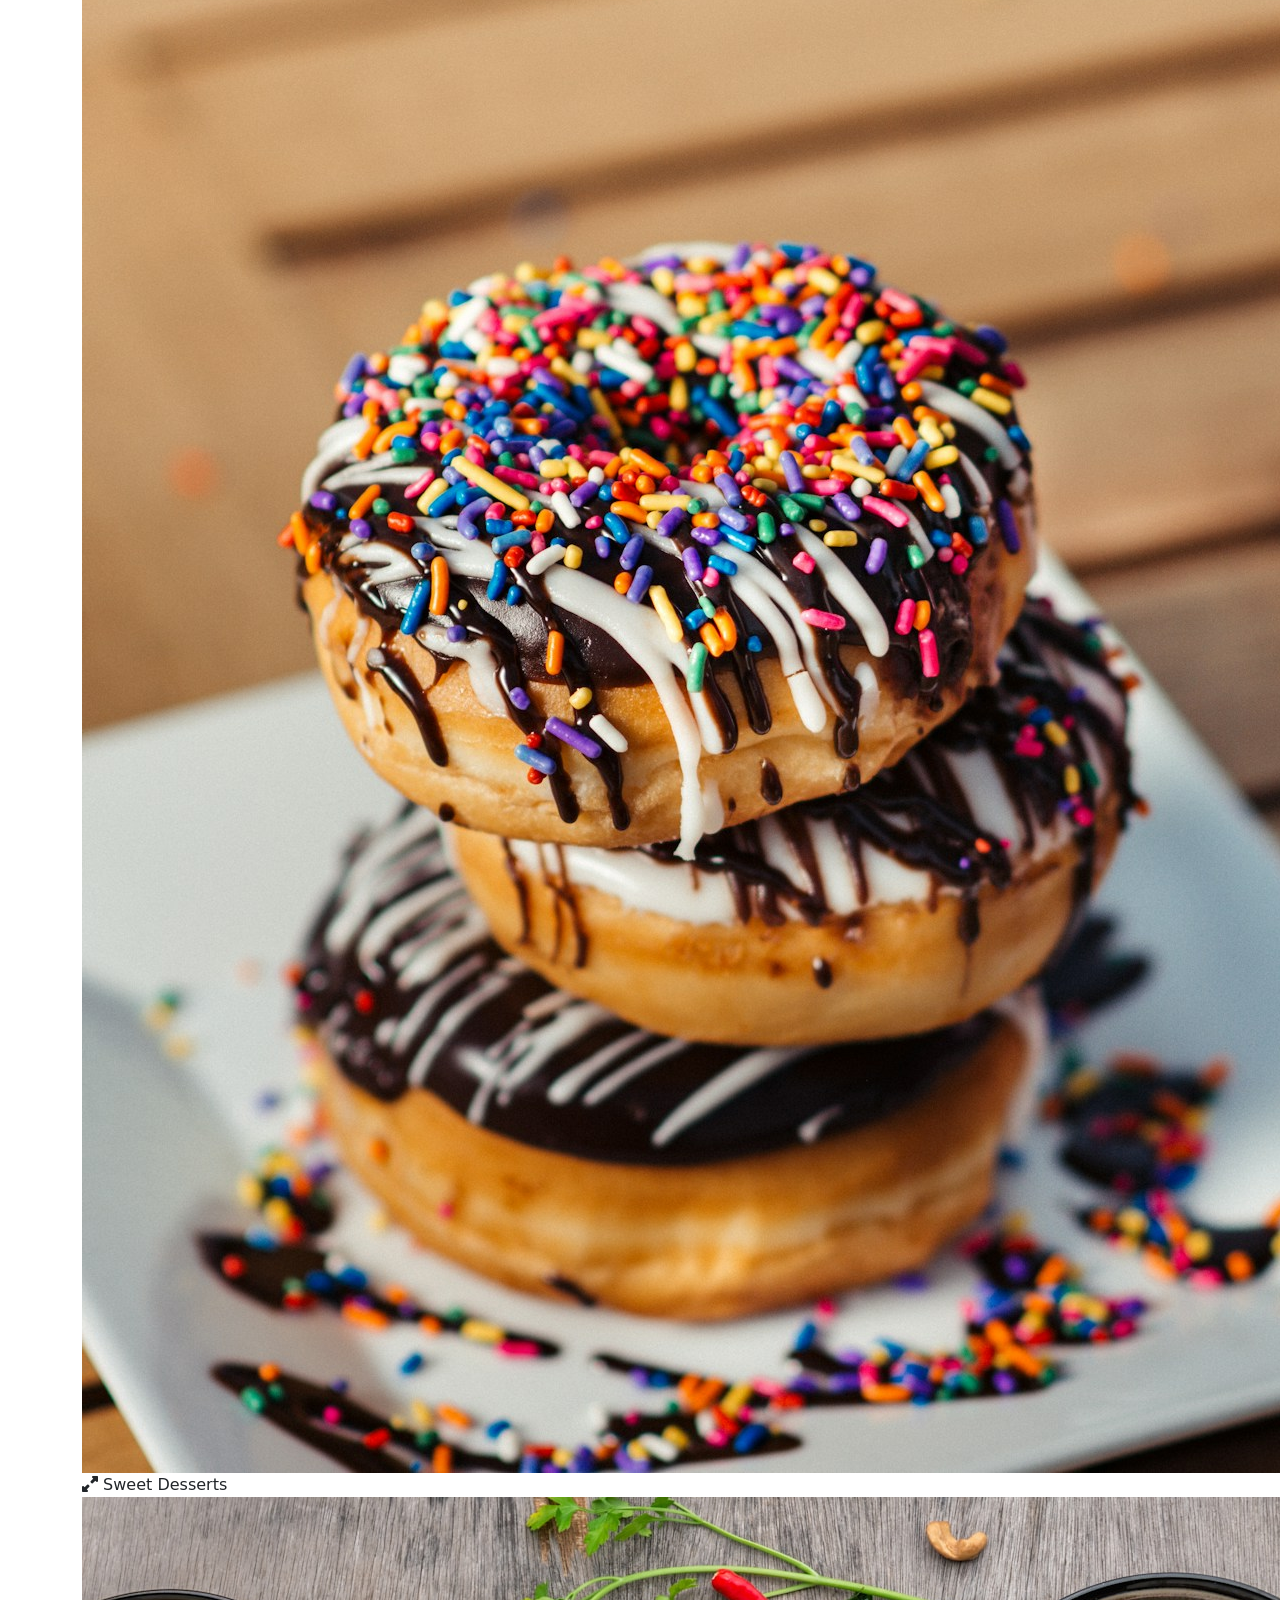
==== commit 0c9fd965: "Update index.html" ====
--- a/index.html
+++ b/index.html
@@ -43,8 +43,8 @@
 	  	   <div class="mqitem"><iframe width="560" height="315" src="https://www.youtube.com/embed/Jg9NbDizoPM?si=89qkvg2QjBh91WA-" title="YouTube video player" frameborder="0" allow="accelerometer; autoplay; clipboard-write; encrypted-media; gyroscope; picture-in-picture; web-share" referrerpolicy="strict-origin-when-cross-origin" allowfullscreen></iframe></div>    
 	       <div class="mqitem"><iframe width="560" height="315" src="https://www.youtube.com/embed/ekMsV_QvPtg?si=MzsO9rr7yEZLr4G2" title="YouTube video player" frameborder="0" allow="accelerometer; autoplay; clipboard-write; encrypted-media; gyroscope; picture-in-picture; web-share" referrerpolicy="strict-origin-when-cross-origin" allowfullscreen></iframe></div>
 	       <div class="mqitem"><iframe width="560" height="315" src="https://www.youtube.com/embed/Y1s3reEYadY?si=8nF4mCbnioyWfdGj" title="YouTube video player" frameborder="0" allow="accelerometer; autoplay; clipboard-write; encrypted-media; gyroscope; picture-in-picture; web-share" referrerpolicy="strict-origin-when-cross-origin" allowfullscreen></iframe></div>
-	       <div class="mqitem"><p><a href="https://github.com/elin1130-bit/260530/">
-		      <img alt="hamburger" class="auto-style1" width="560"; height="312"; src="Gemini_Generated_Image_h1n5bxh1n5bxh1n5.png"></a></p></div>
+	  	   <div class="mqitem"><a href="https://github.com/elin1130-bit/260530/">
+		       <img alt="hamburger" class="auto-style1" width="560"; height="312"; src="Gemini_Generated_Image_h1n5bxh1n5bxh1n5.png"></a></div>
 	  </div>
 	  </div>
  <!-- ============================================================
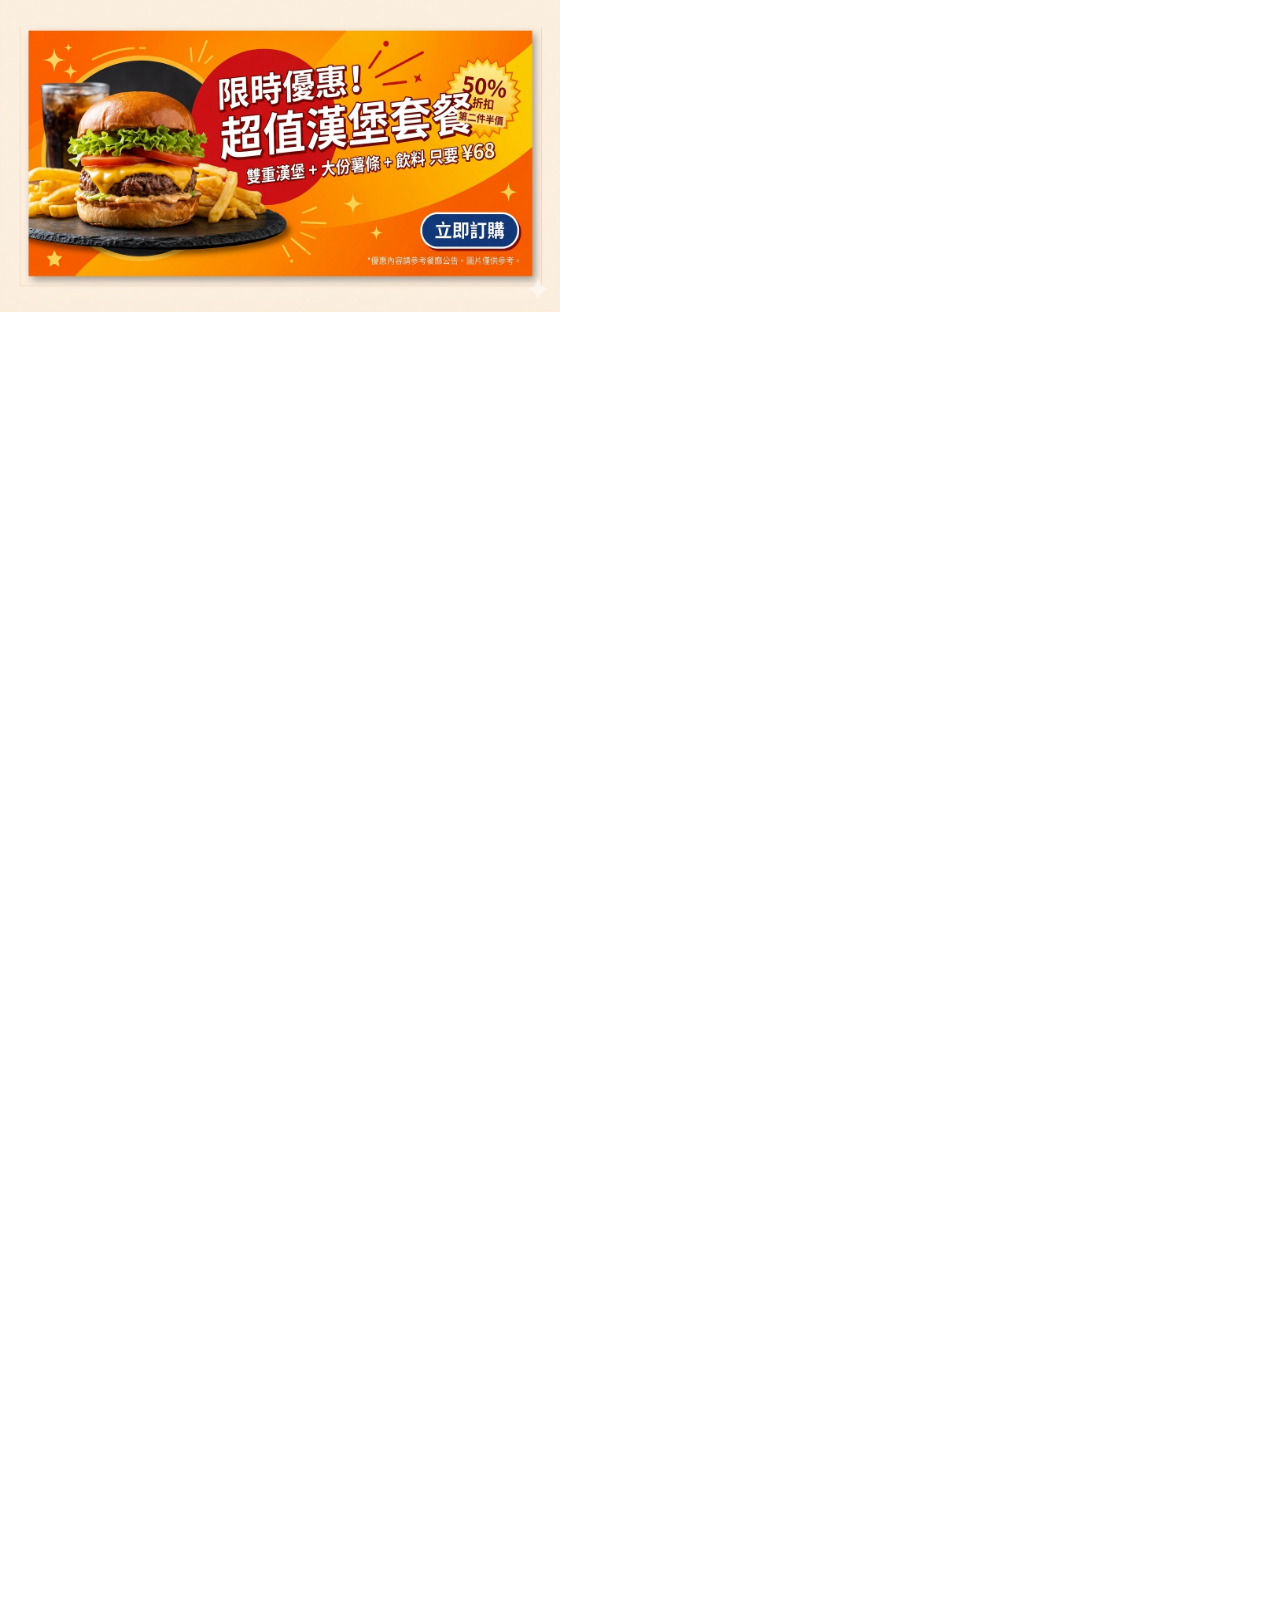
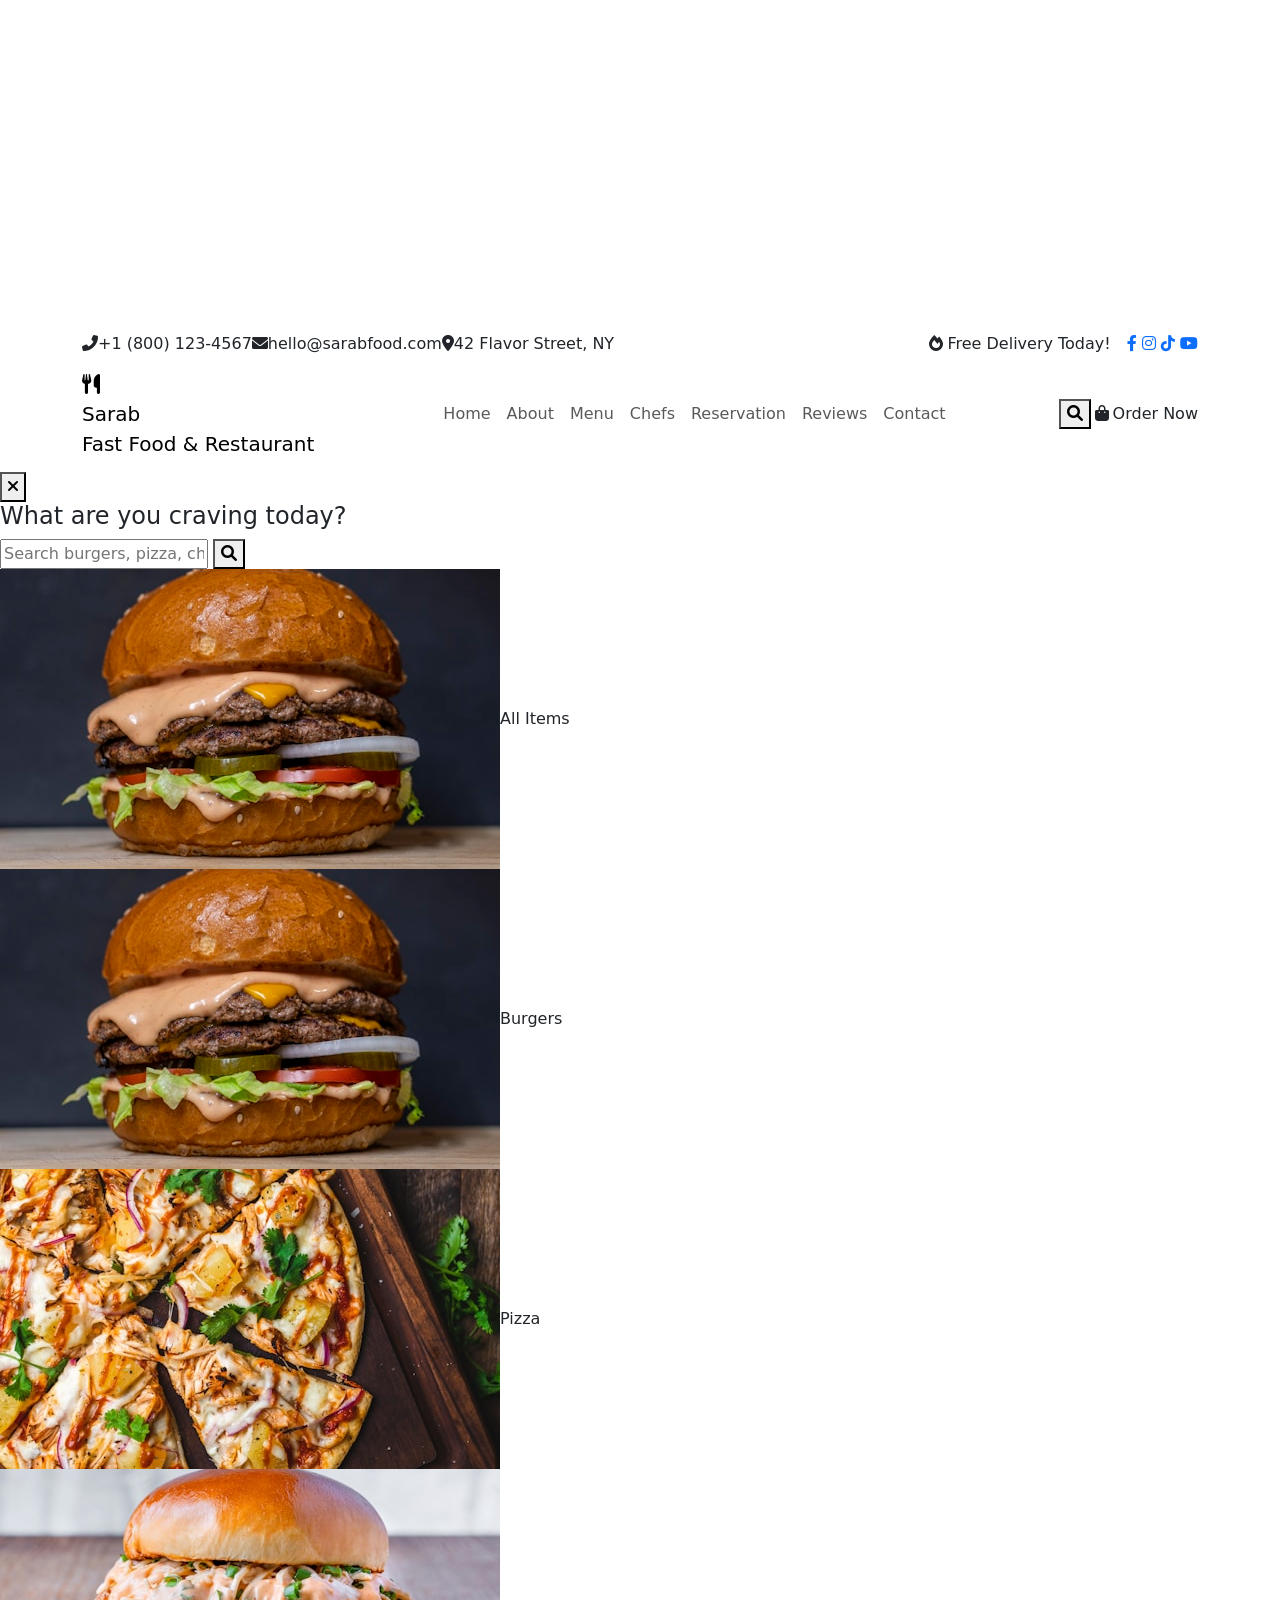
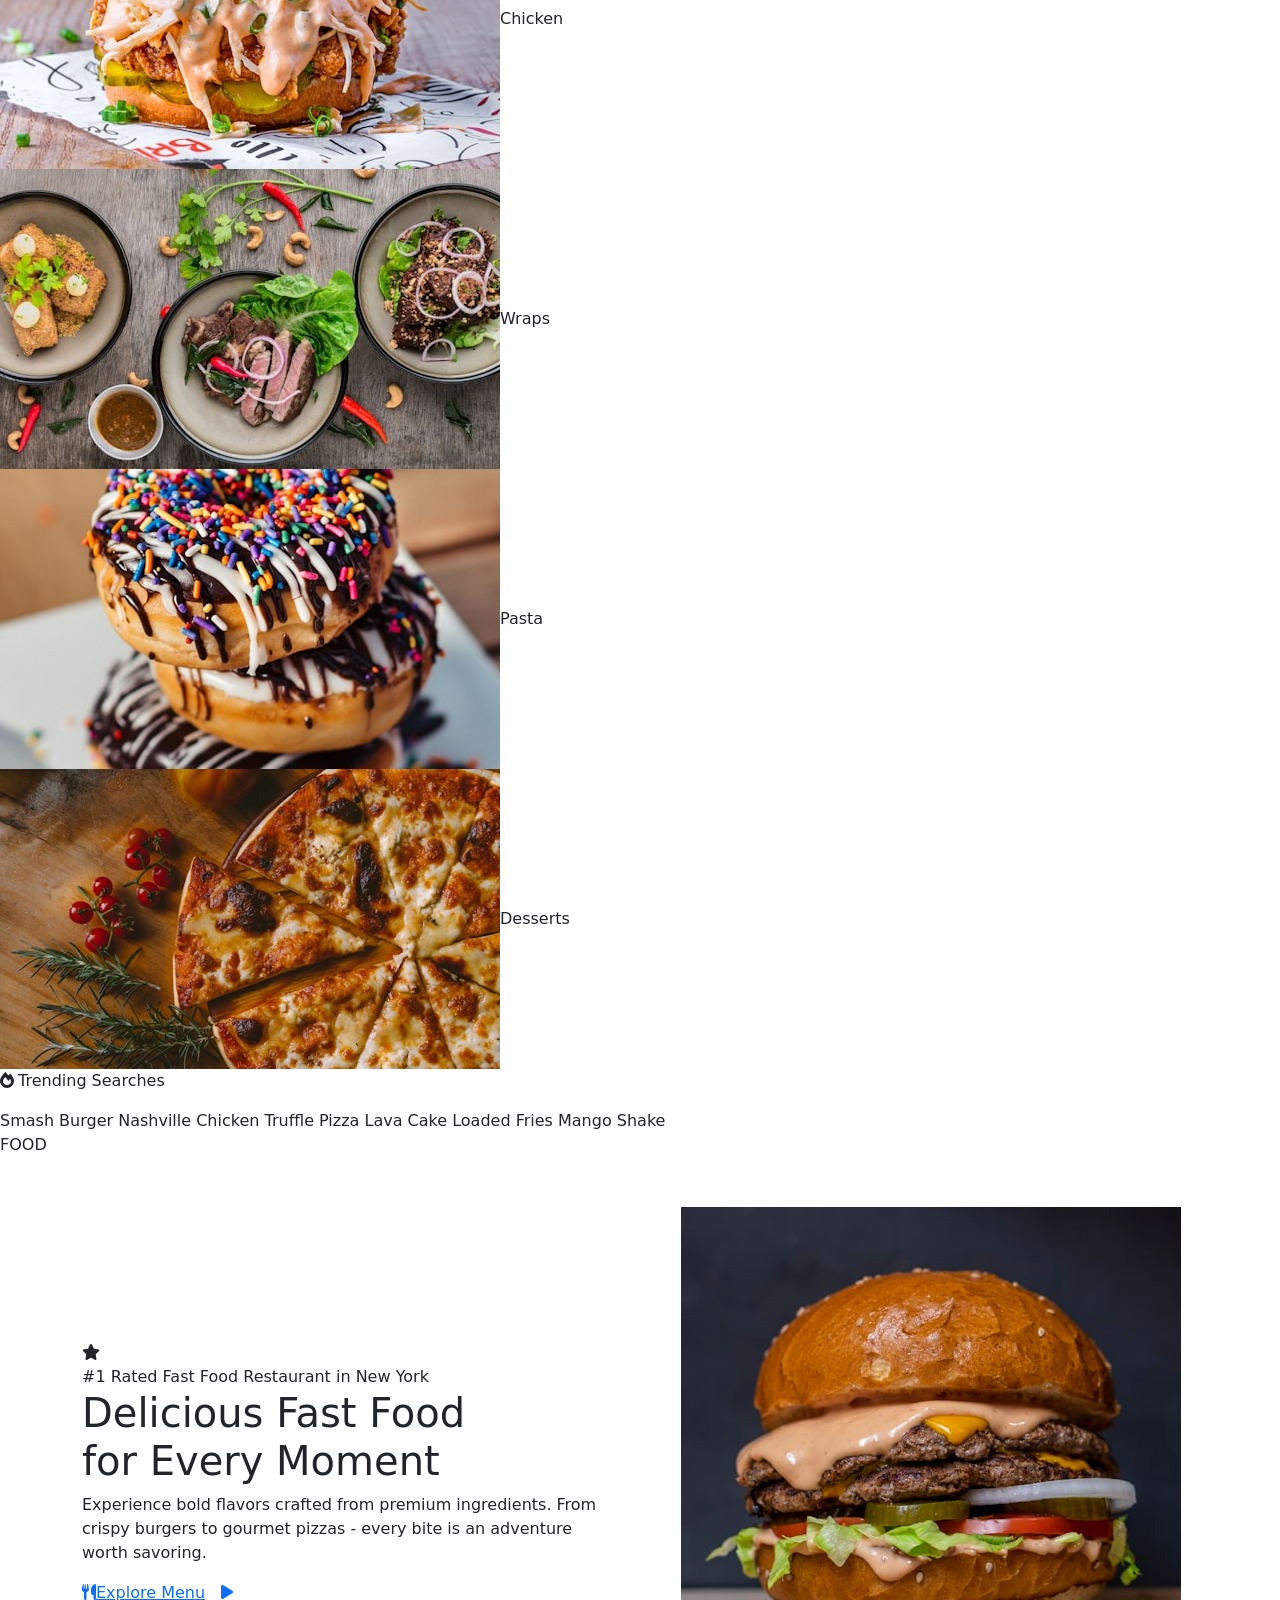
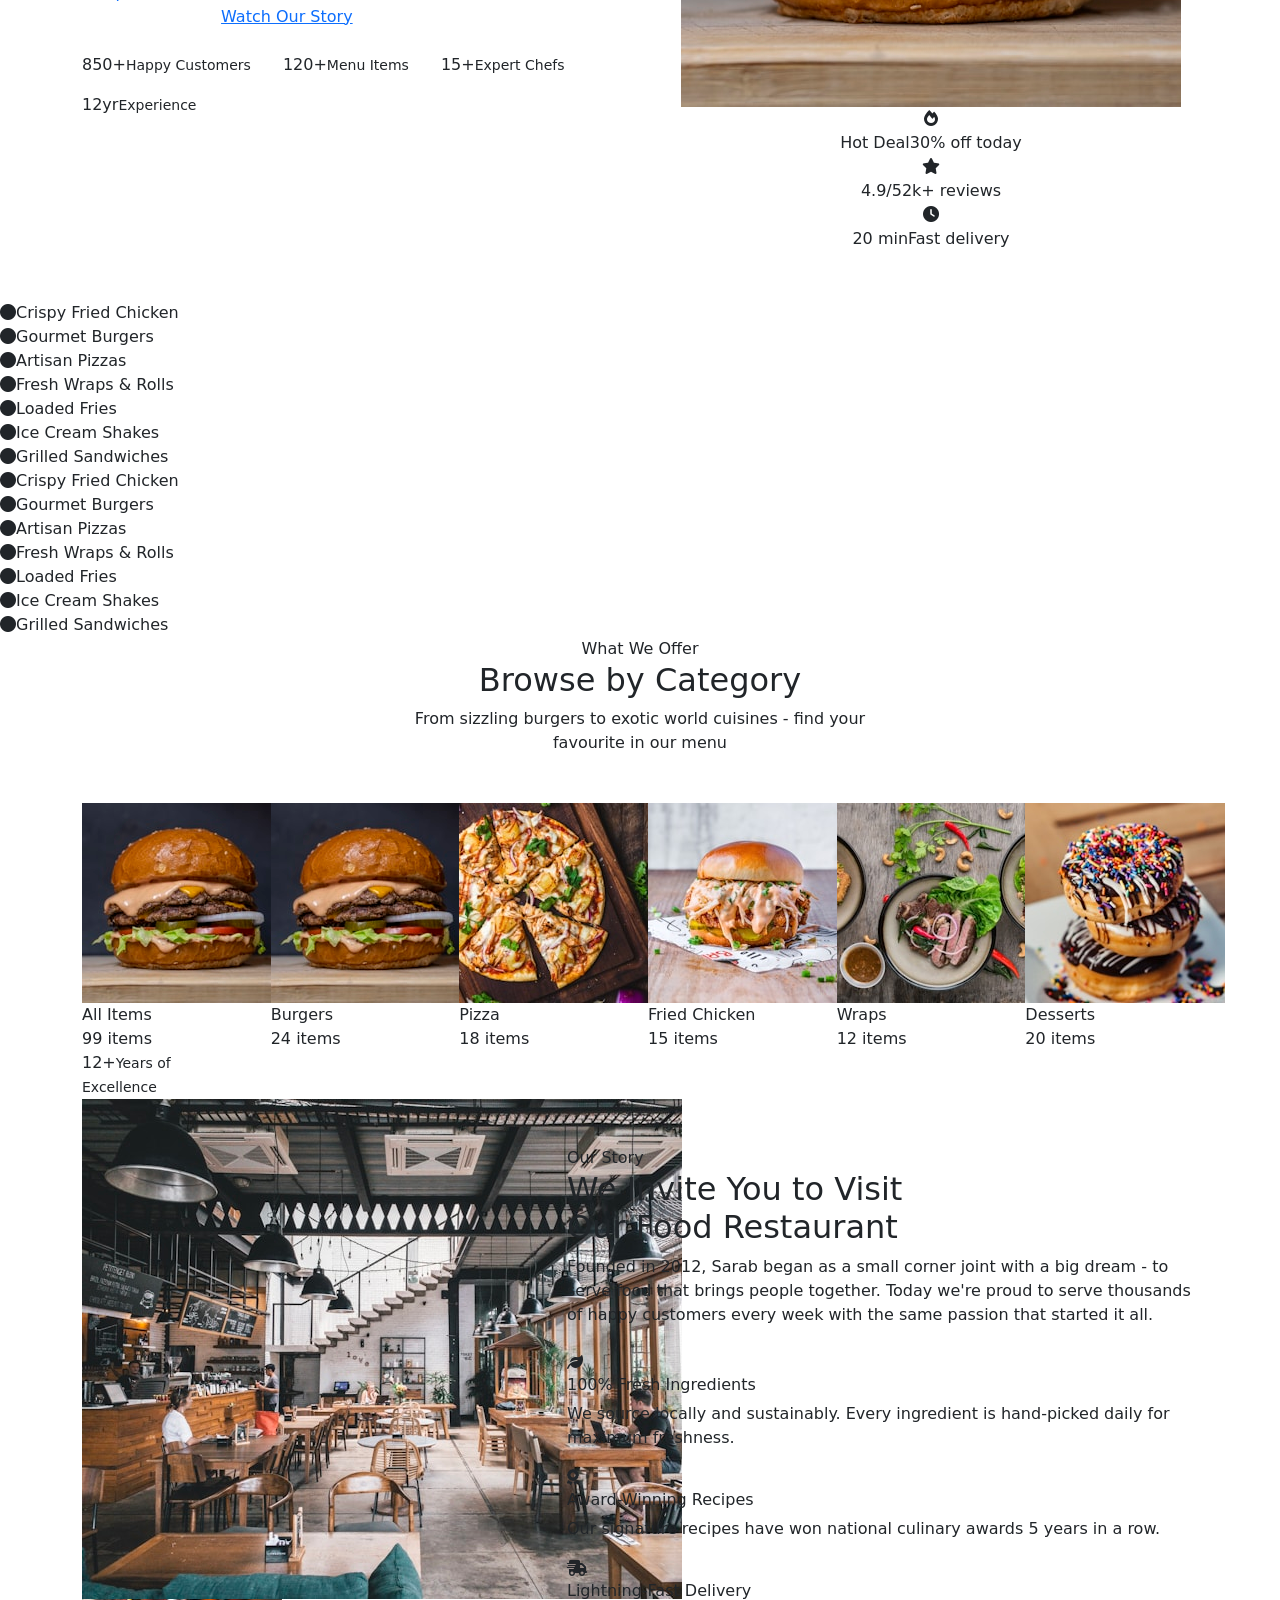
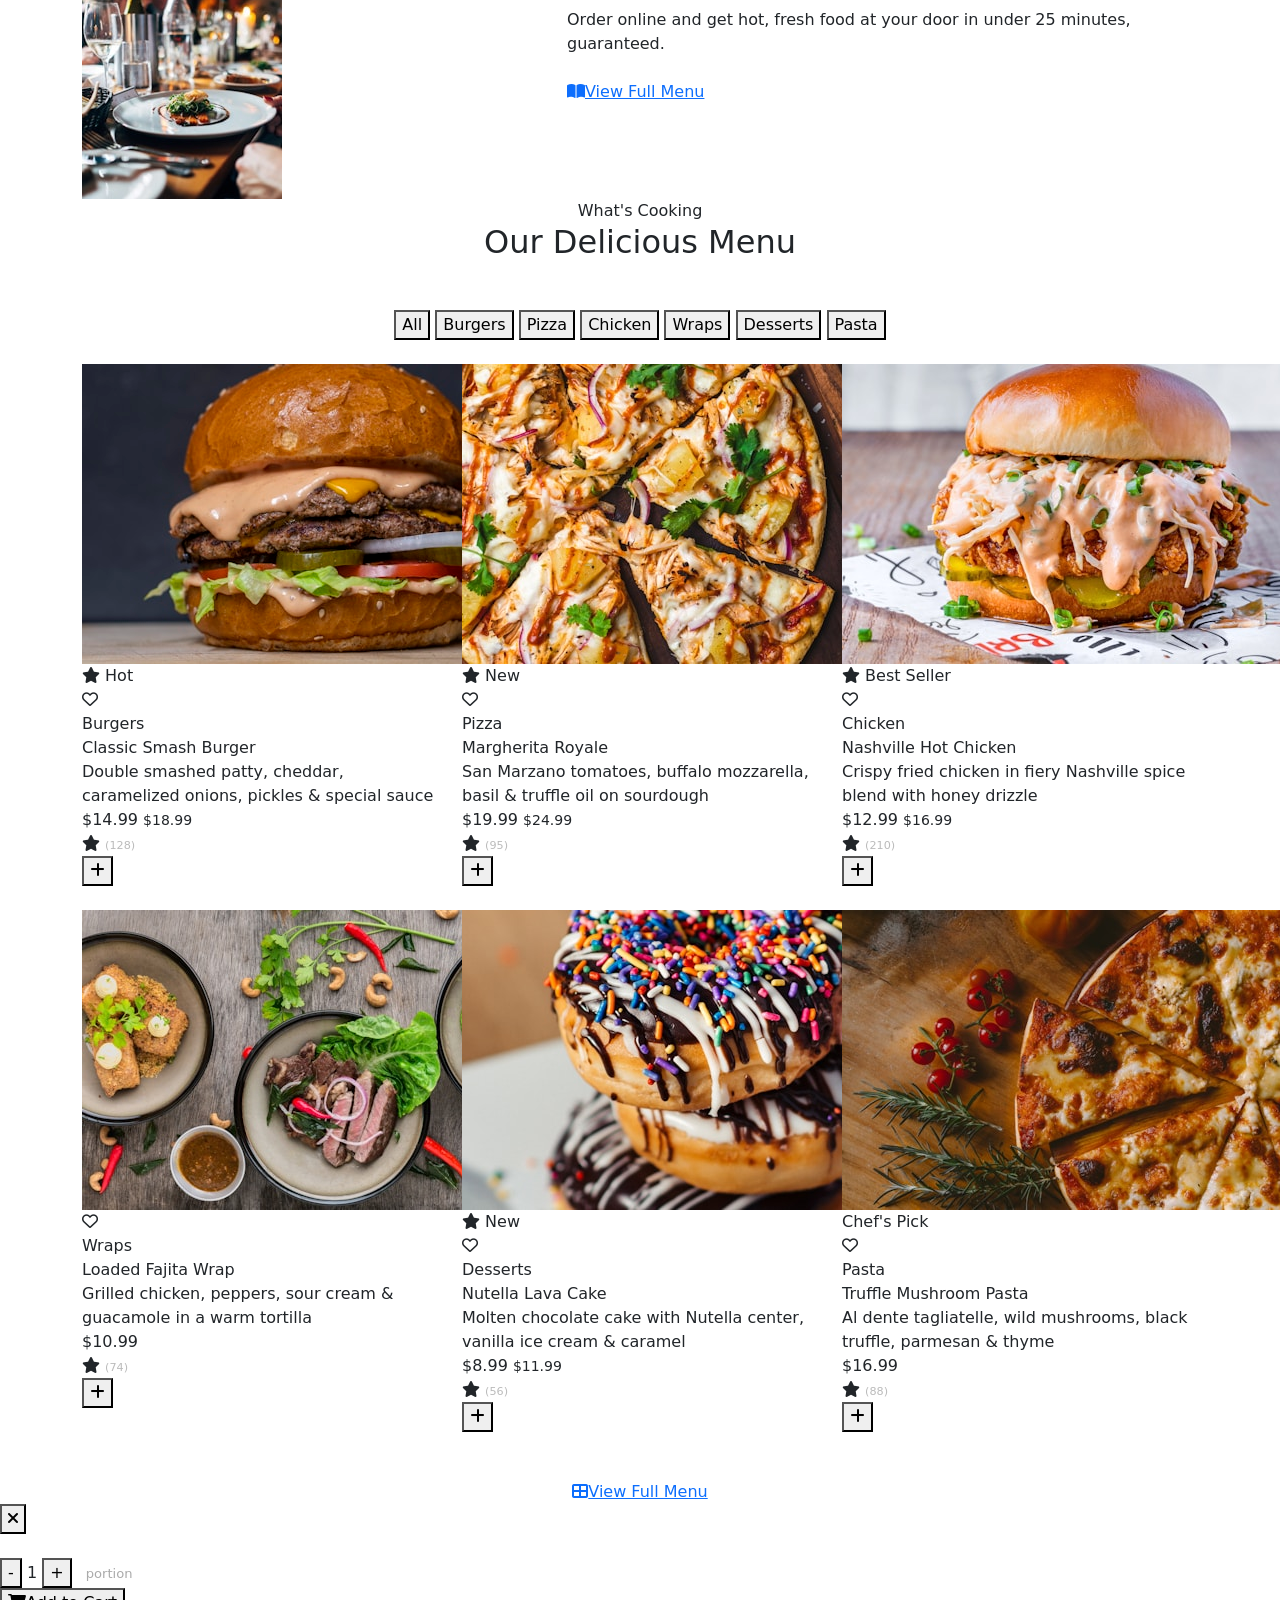
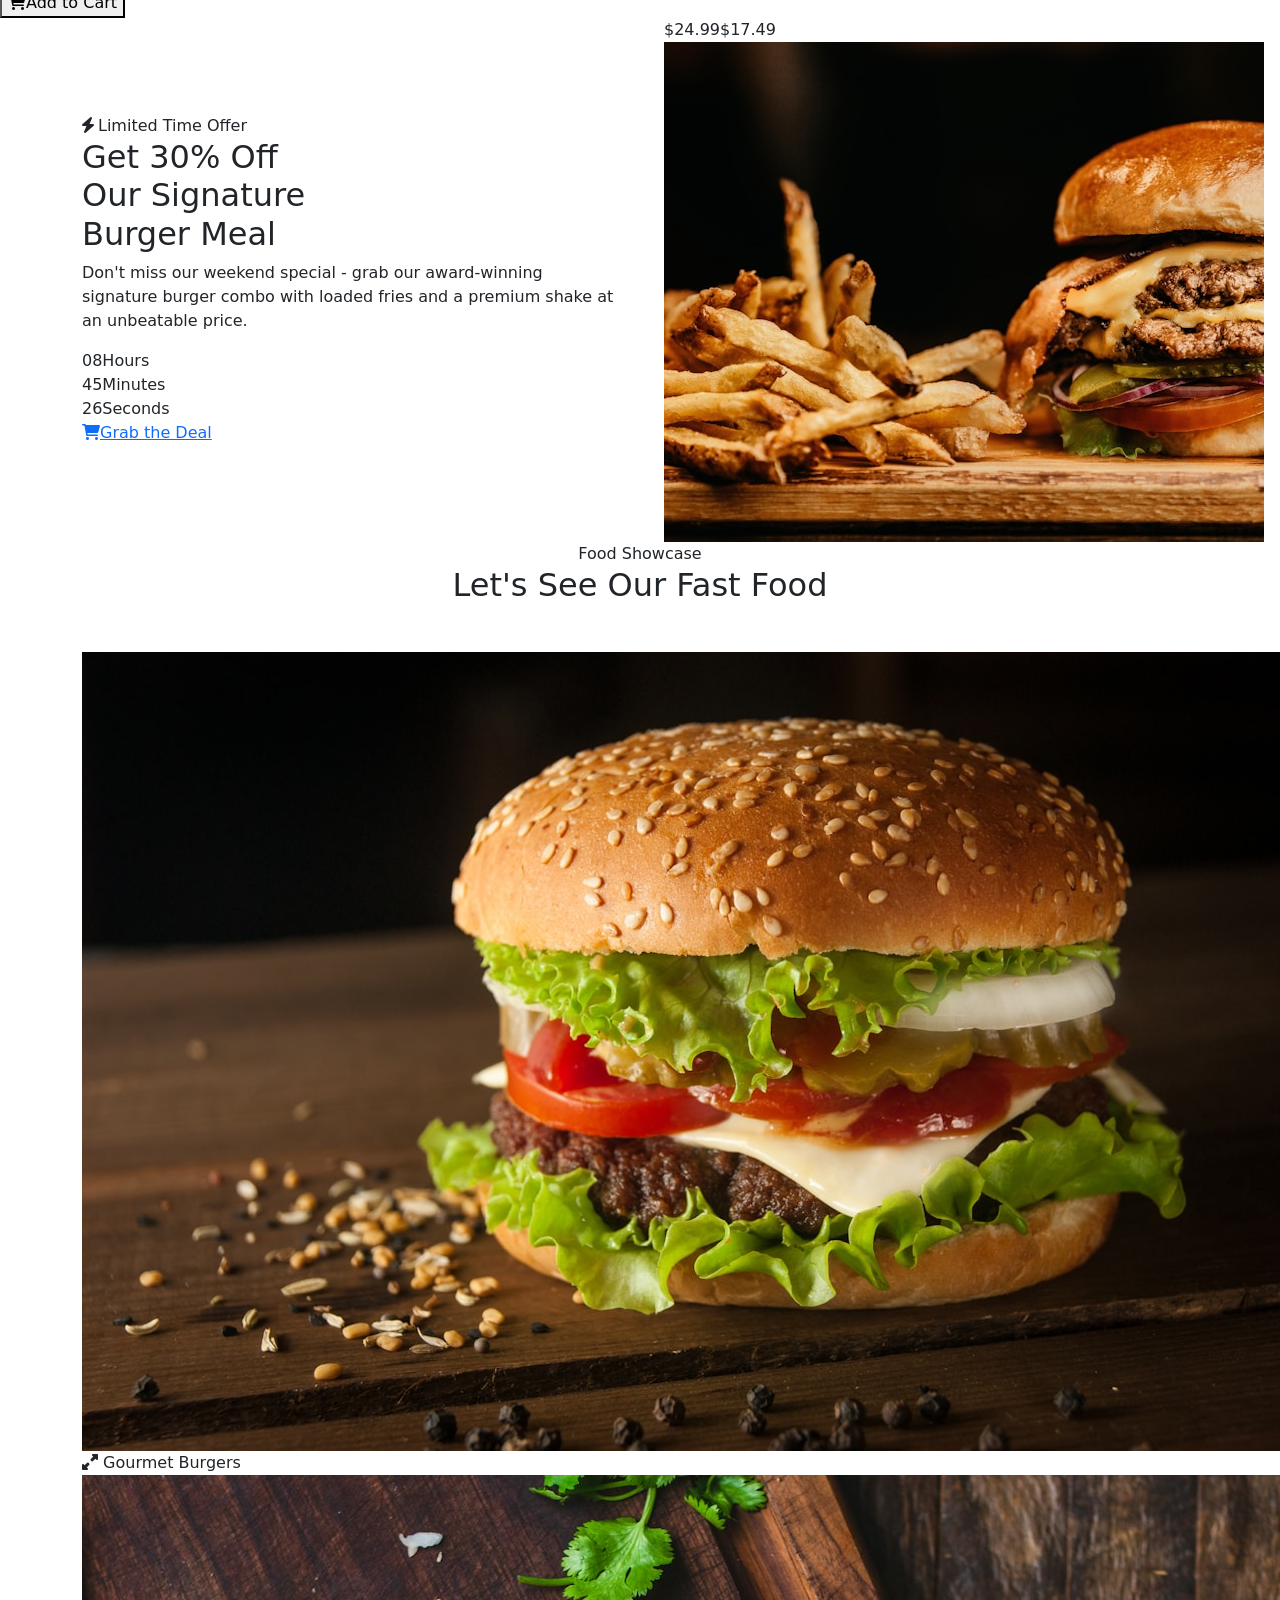
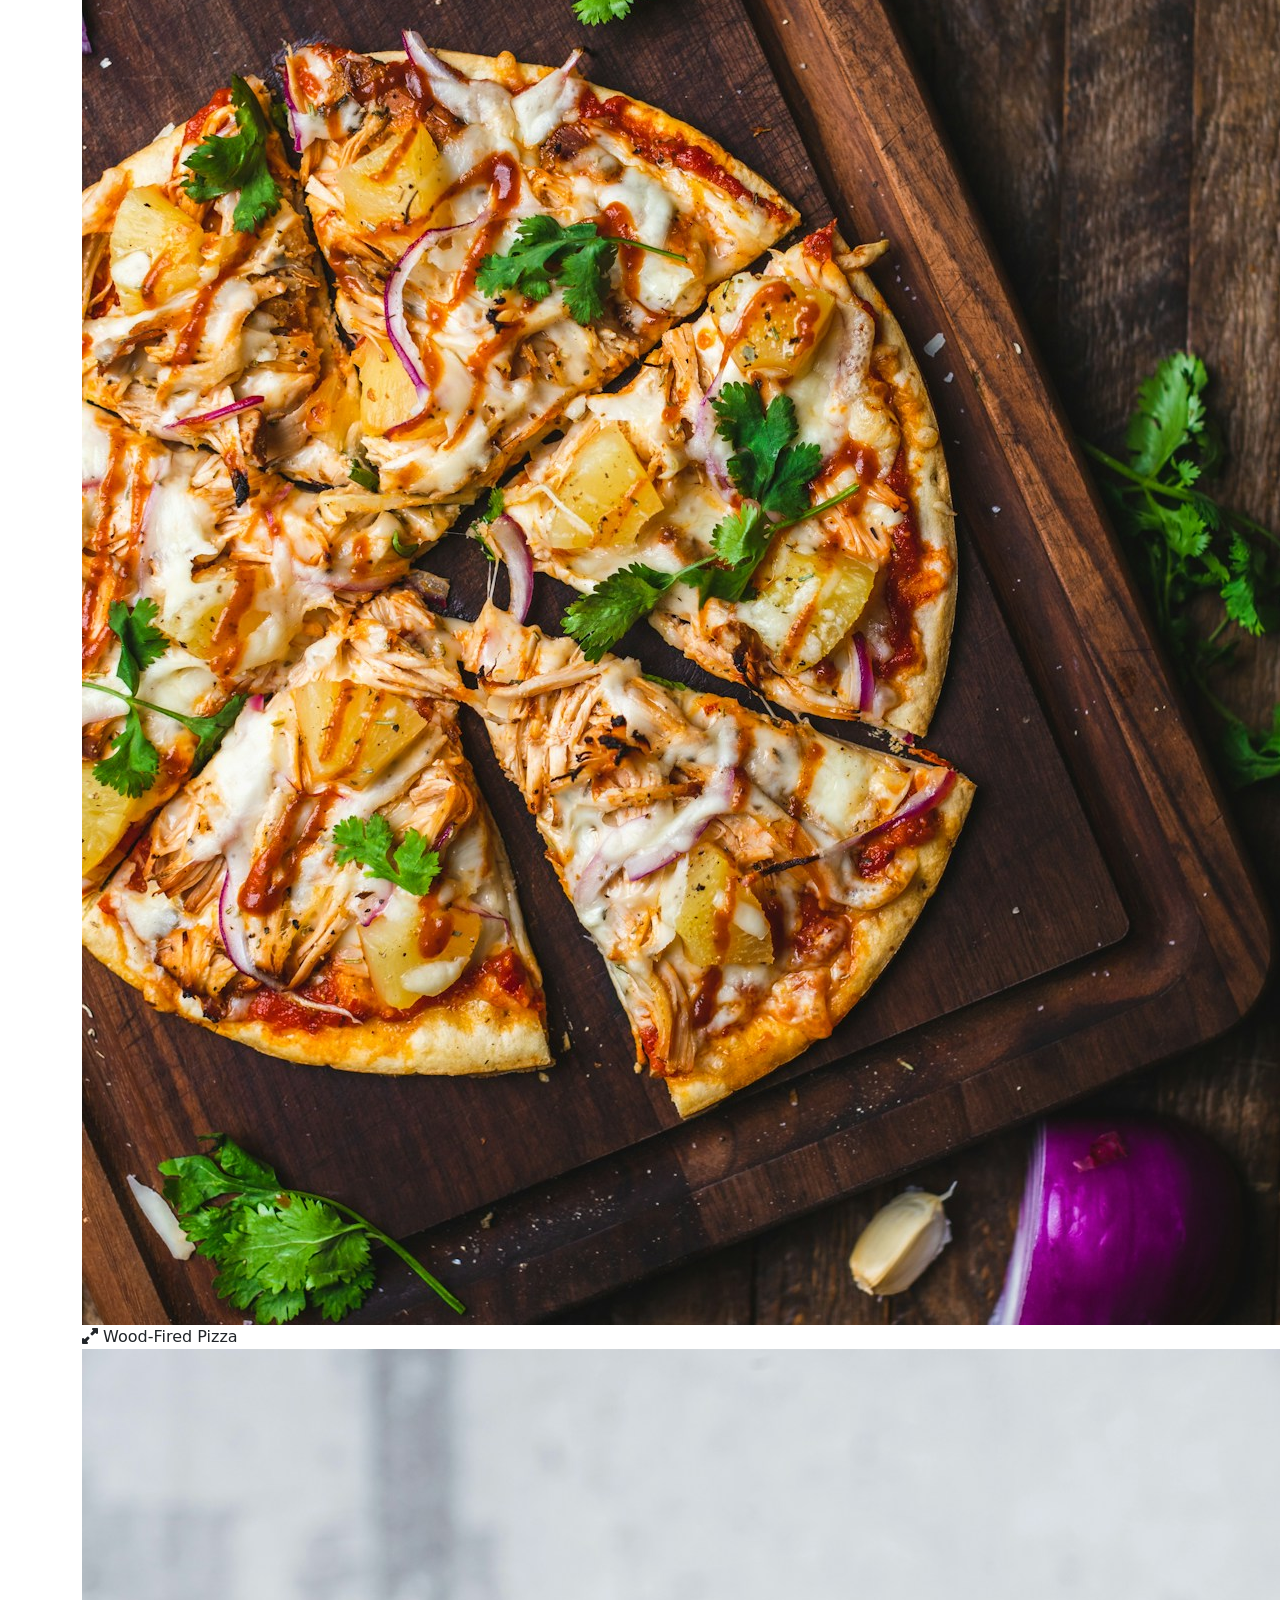
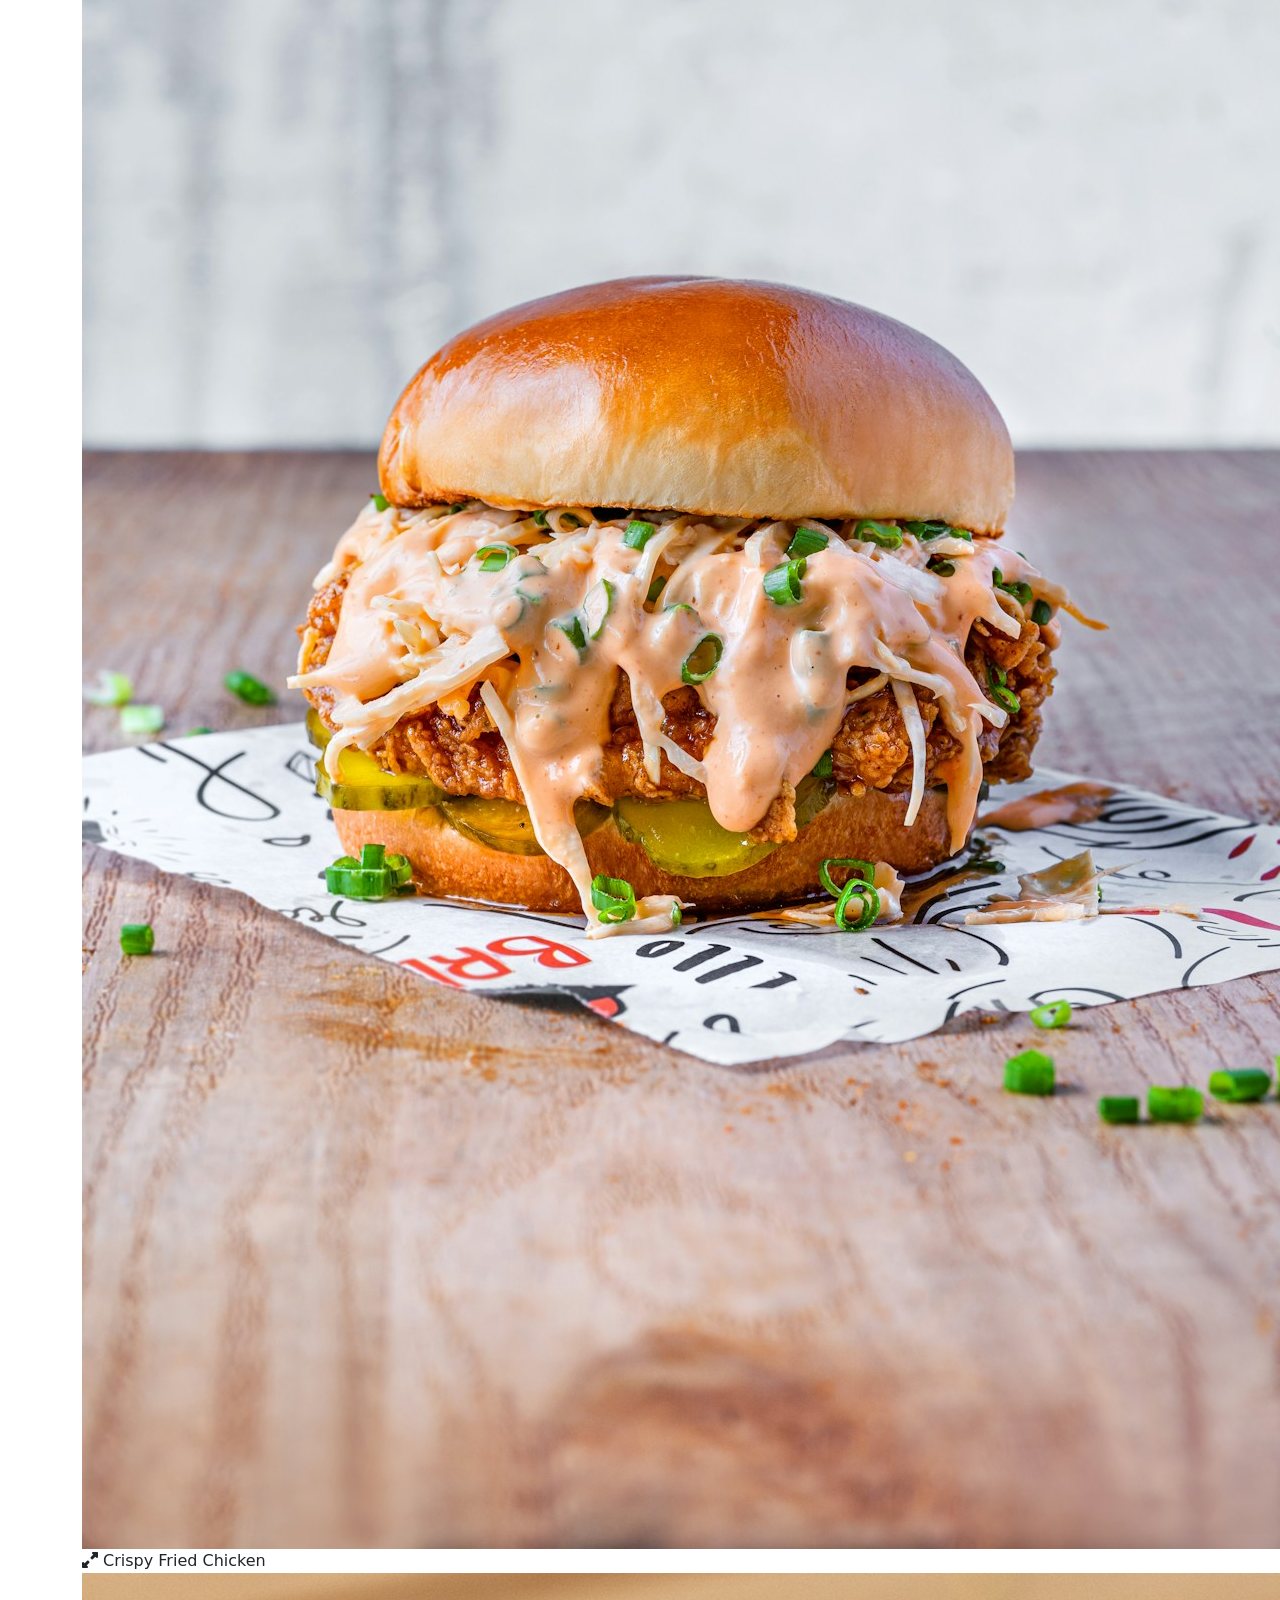
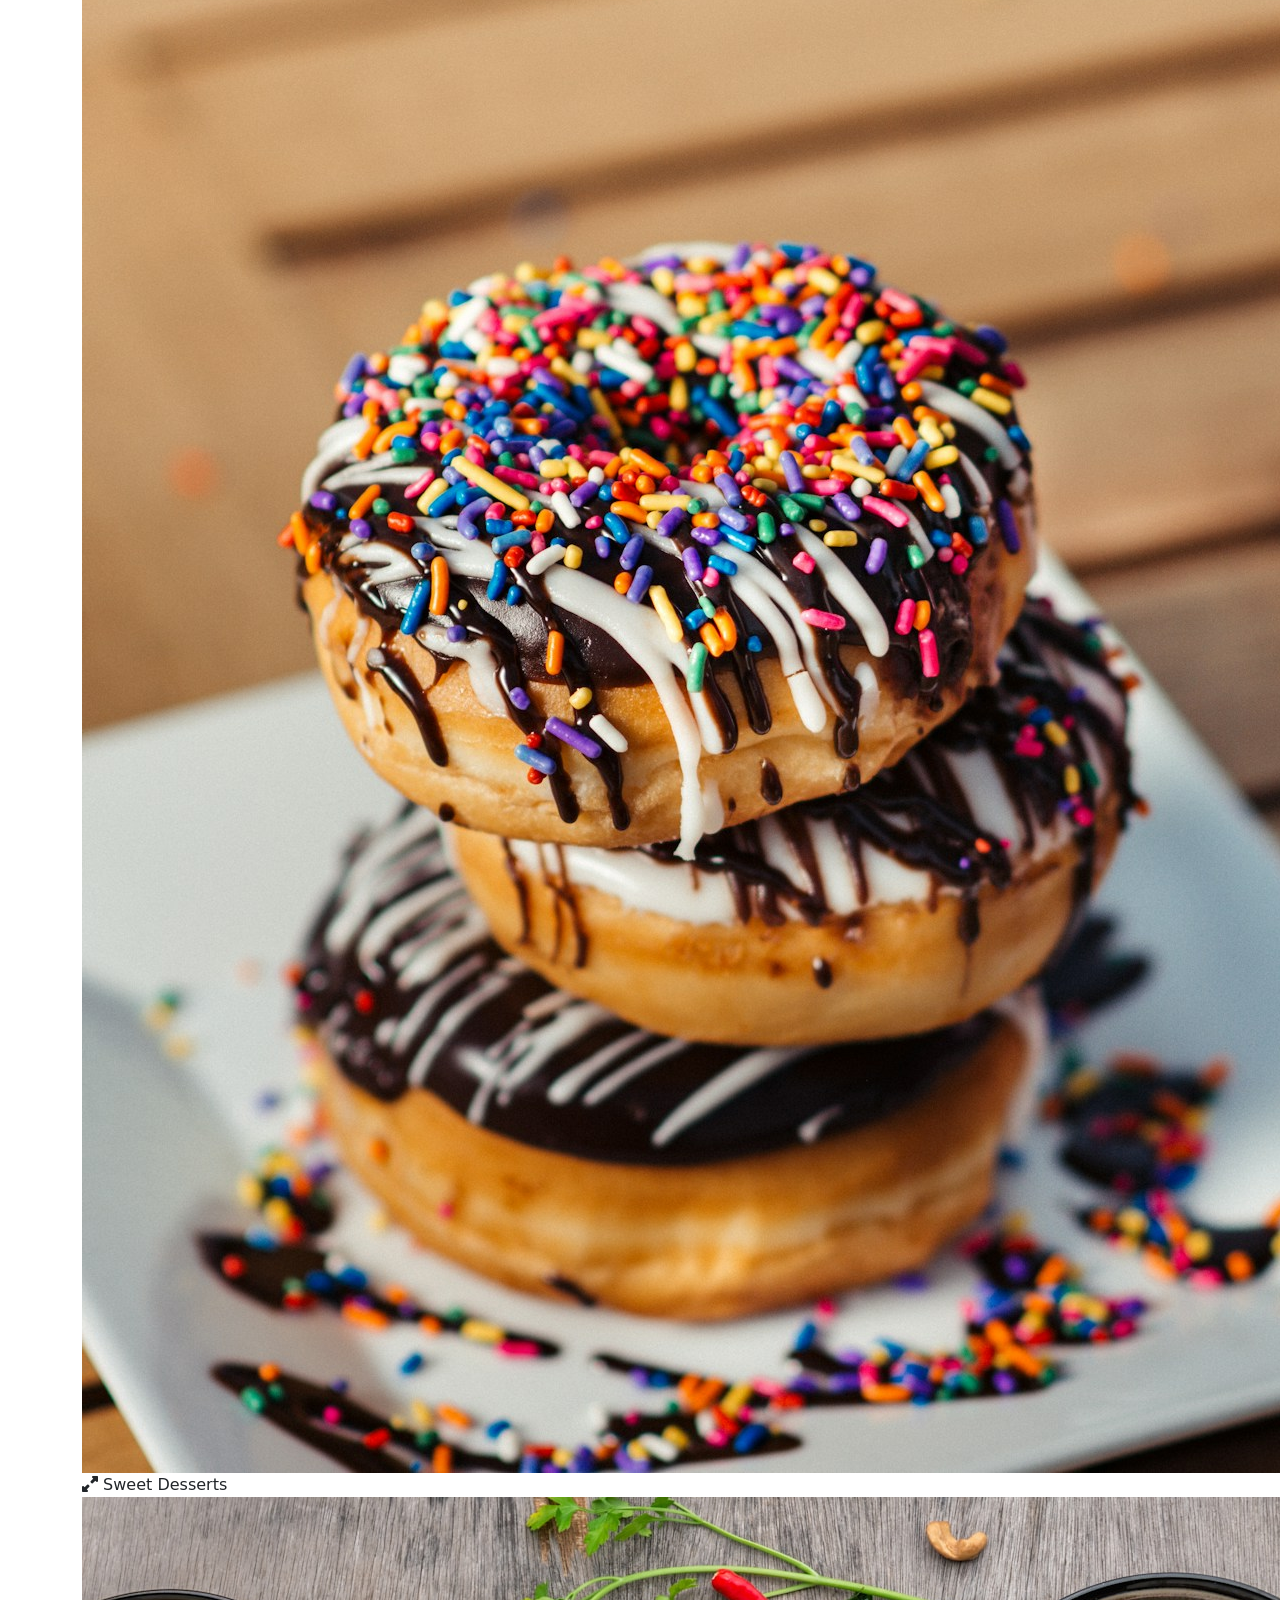
==== commit 4b5f9018: "Update index.html" ====
--- a/index.html
+++ b/index.html
@@ -33,6 +33,8 @@
    <body>
    	  <div class="mqsec">
       <div class="mqtrack">
+		  <div class="mqitem"><a href="https://github.com/elin1130-bit/260530/">
+		       <img alt="hamburger" class="auto-style1" width="560"; height="312"; src="Gemini_Generated_Image_h1n5bxh1n5bxh1n5.png"></a></div>
 		   <div class="mqitem"><iframe width="560" height="315" src="https://www.youtube.com/embed/uWJzC_05e2M?si=u9jSoRBVTWO1DT1o" title="YouTube video player" frameborder="0" allow="accelerometer; autoplay; clipboard-write; encrypted-media; gyroscope; picture-in-picture; web-share" referrerpolicy="strict-origin-when-cross-origin" allowfullscreen></iframe></div>
 	  	   <div class="mqitem"><iframe width="560" height="315" src="https://www.youtube.com/embed/nJcWmdY5KQo?si=t4eEkrcSJwEXVBhY" title="YouTube video player" frameborder="0" allow="accelerometer; autoplay; clipboard-write; encrypted-media; gyroscope; picture-in-picture; web-share" referrerpolicy="strict-origin-when-cross-origin" allowfullscreen></iframe></div>
 	  	   <div class="mqitem"><iframe width="560" height="315" src="https://www.youtube.com/embed/Jg9NbDizoPM?si=89qkvg2QjBh91WA-" title="YouTube video player" frameborder="0" allow="accelerometer; autoplay; clipboard-write; encrypted-media; gyroscope; picture-in-picture; web-share" referrerpolicy="strict-origin-when-cross-origin" allowfullscreen></iframe></div>    
@@ -43,8 +45,6 @@
 	  	   <div class="mqitem"><iframe width="560" height="315" src="https://www.youtube.com/embed/Jg9NbDizoPM?si=89qkvg2QjBh91WA-" title="YouTube video player" frameborder="0" allow="accelerometer; autoplay; clipboard-write; encrypted-media; gyroscope; picture-in-picture; web-share" referrerpolicy="strict-origin-when-cross-origin" allowfullscreen></iframe></div>    
 	       <div class="mqitem"><iframe width="560" height="315" src="https://www.youtube.com/embed/ekMsV_QvPtg?si=MzsO9rr7yEZLr4G2" title="YouTube video player" frameborder="0" allow="accelerometer; autoplay; clipboard-write; encrypted-media; gyroscope; picture-in-picture; web-share" referrerpolicy="strict-origin-when-cross-origin" allowfullscreen></iframe></div>
 	       <div class="mqitem"><iframe width="560" height="315" src="https://www.youtube.com/embed/Y1s3reEYadY?si=8nF4mCbnioyWfdGj" title="YouTube video player" frameborder="0" allow="accelerometer; autoplay; clipboard-write; encrypted-media; gyroscope; picture-in-picture; web-share" referrerpolicy="strict-origin-when-cross-origin" allowfullscreen></iframe></div>
-	  	   <div class="mqitem"><a href="https://github.com/elin1130-bit/260530/">
-		       <img alt="hamburger" class="auto-style1" width="560"; height="312"; src="Gemini_Generated_Image_h1n5bxh1n5bxh1n5.png"></a></div>
 	  </div>
 	  </div>
  <!-- ============================================================
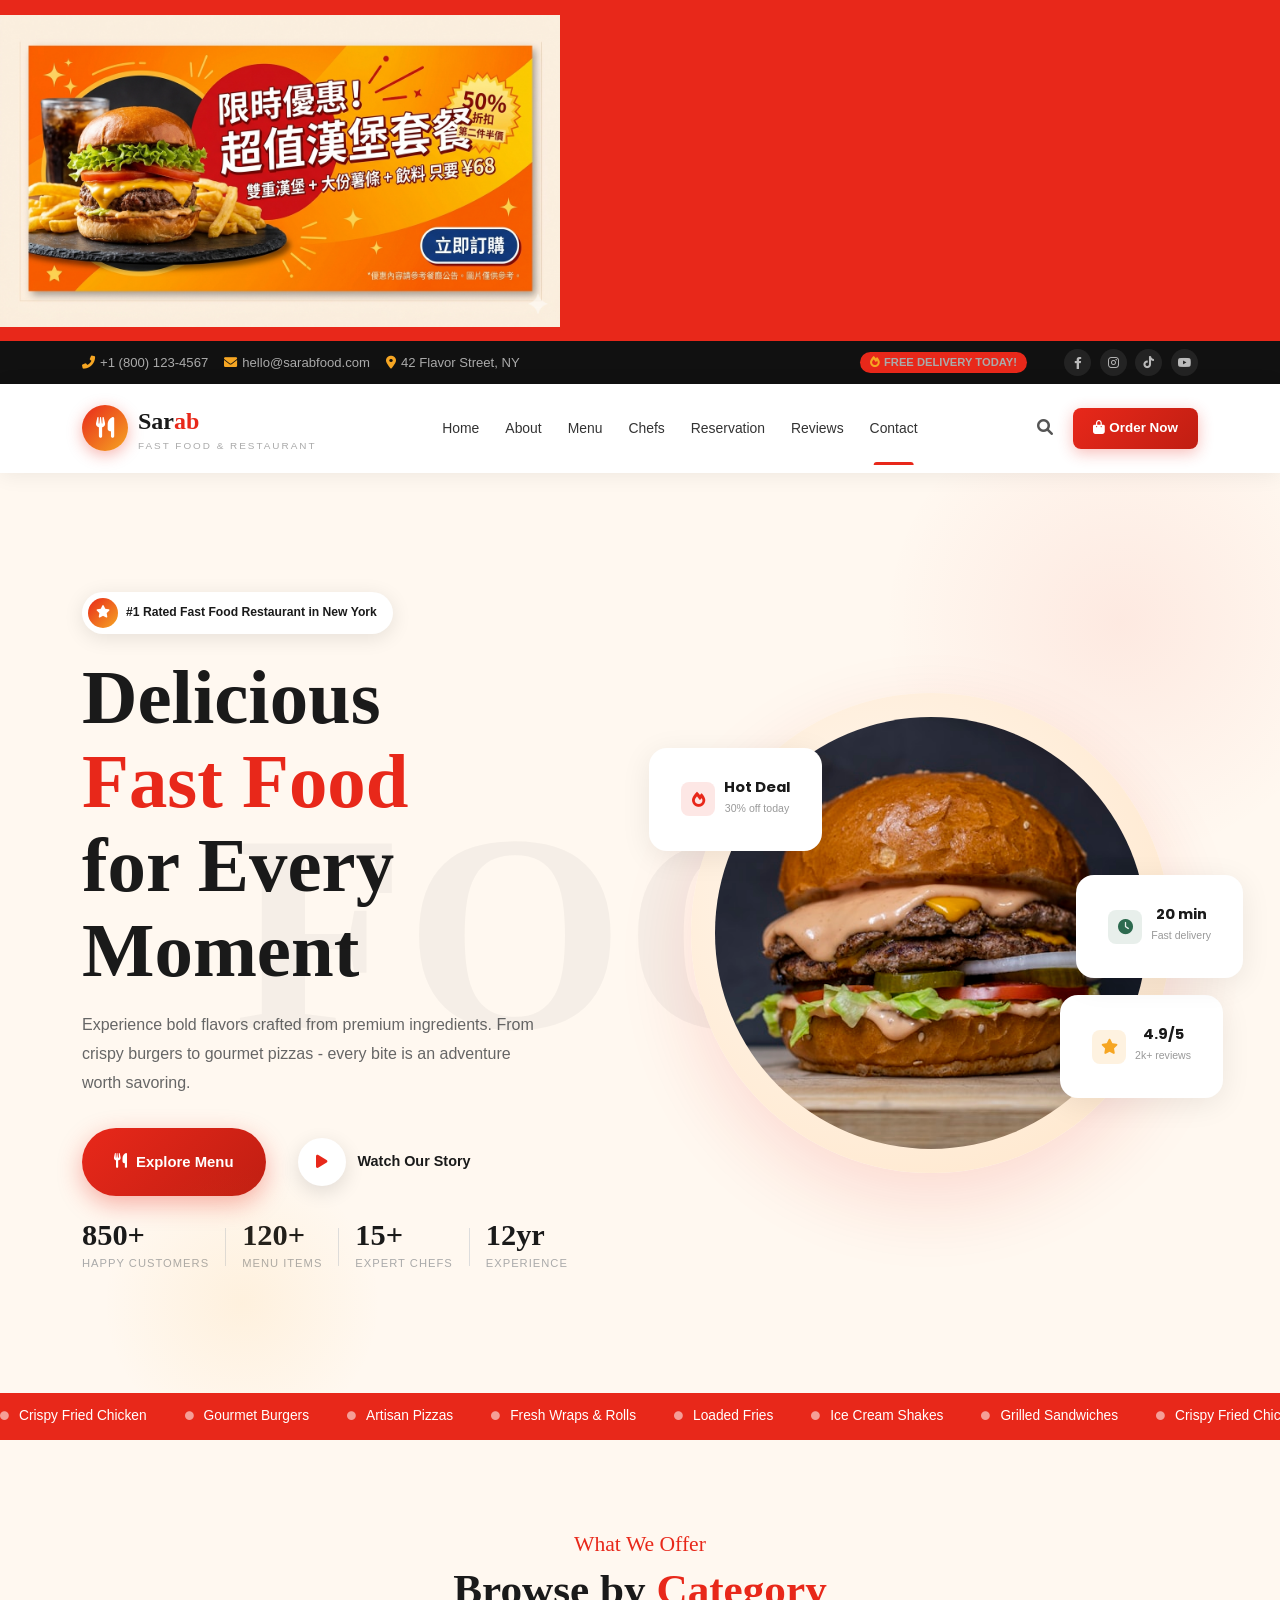
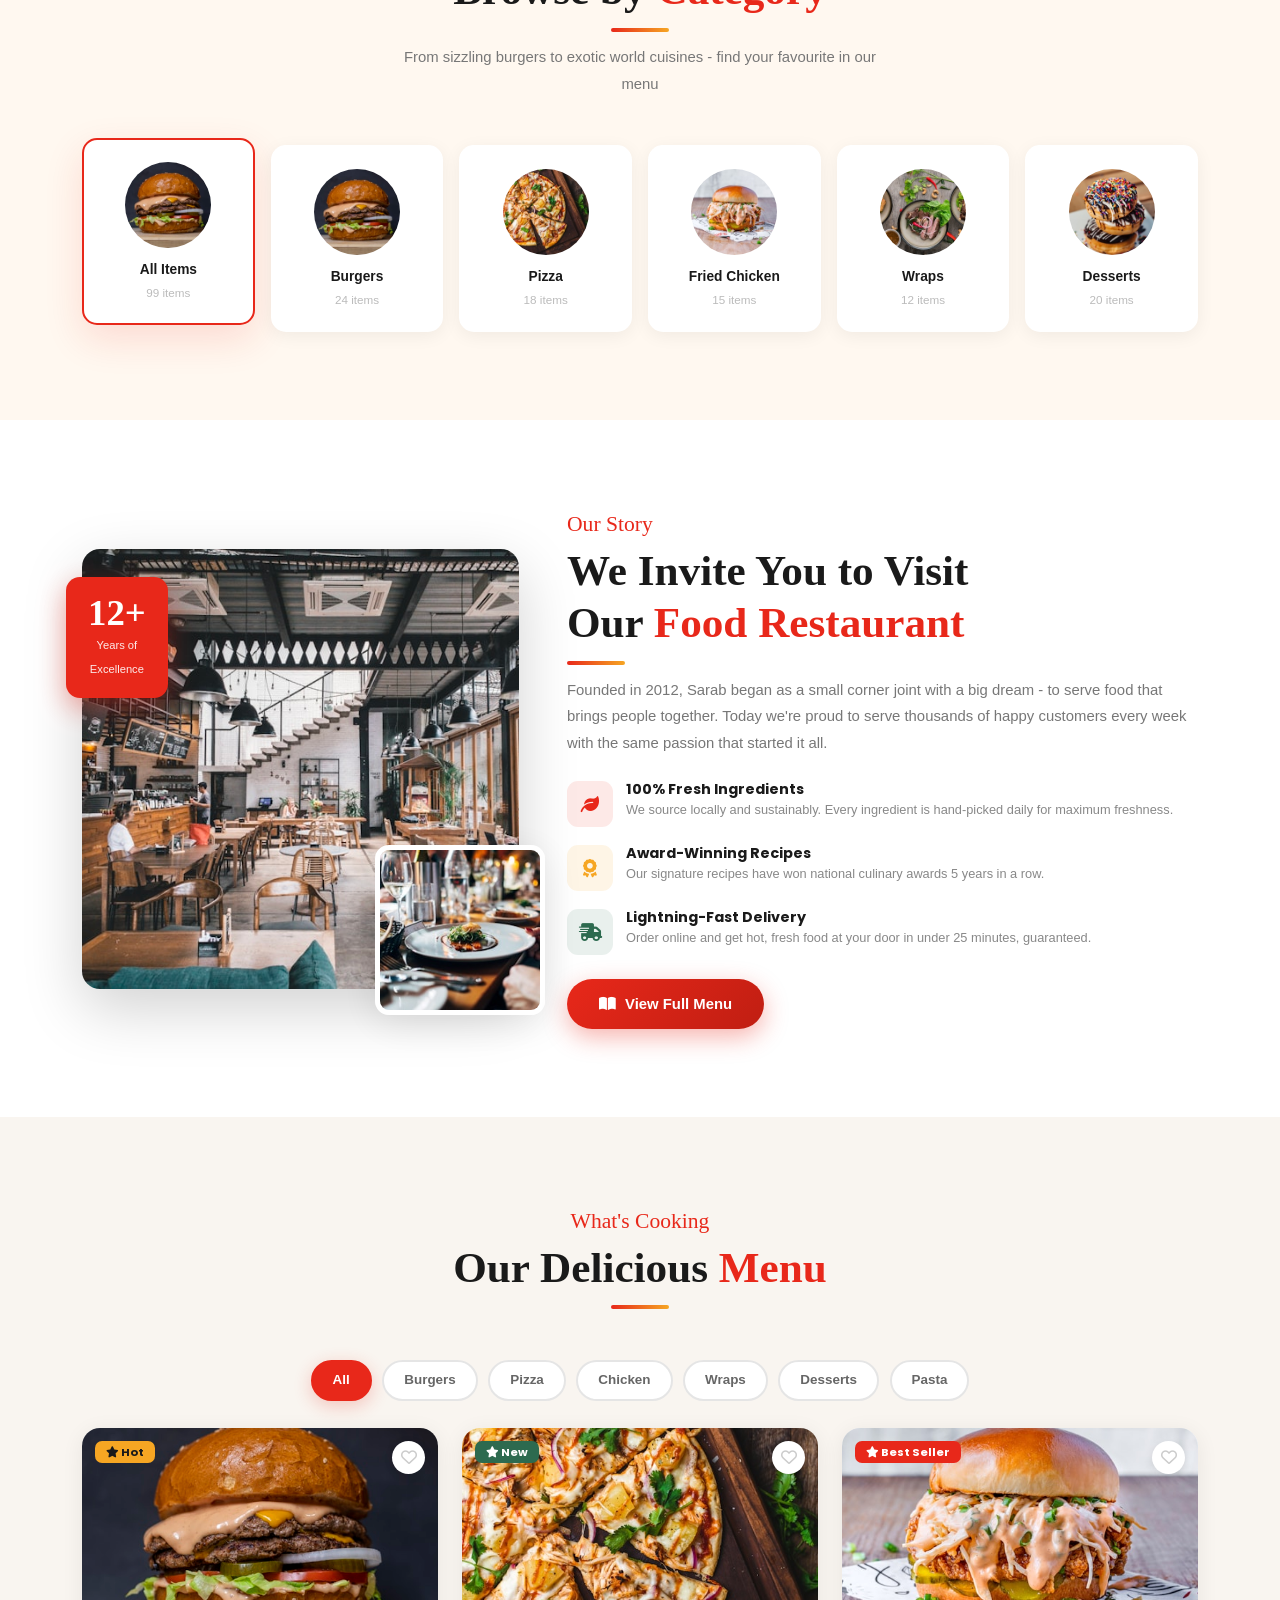
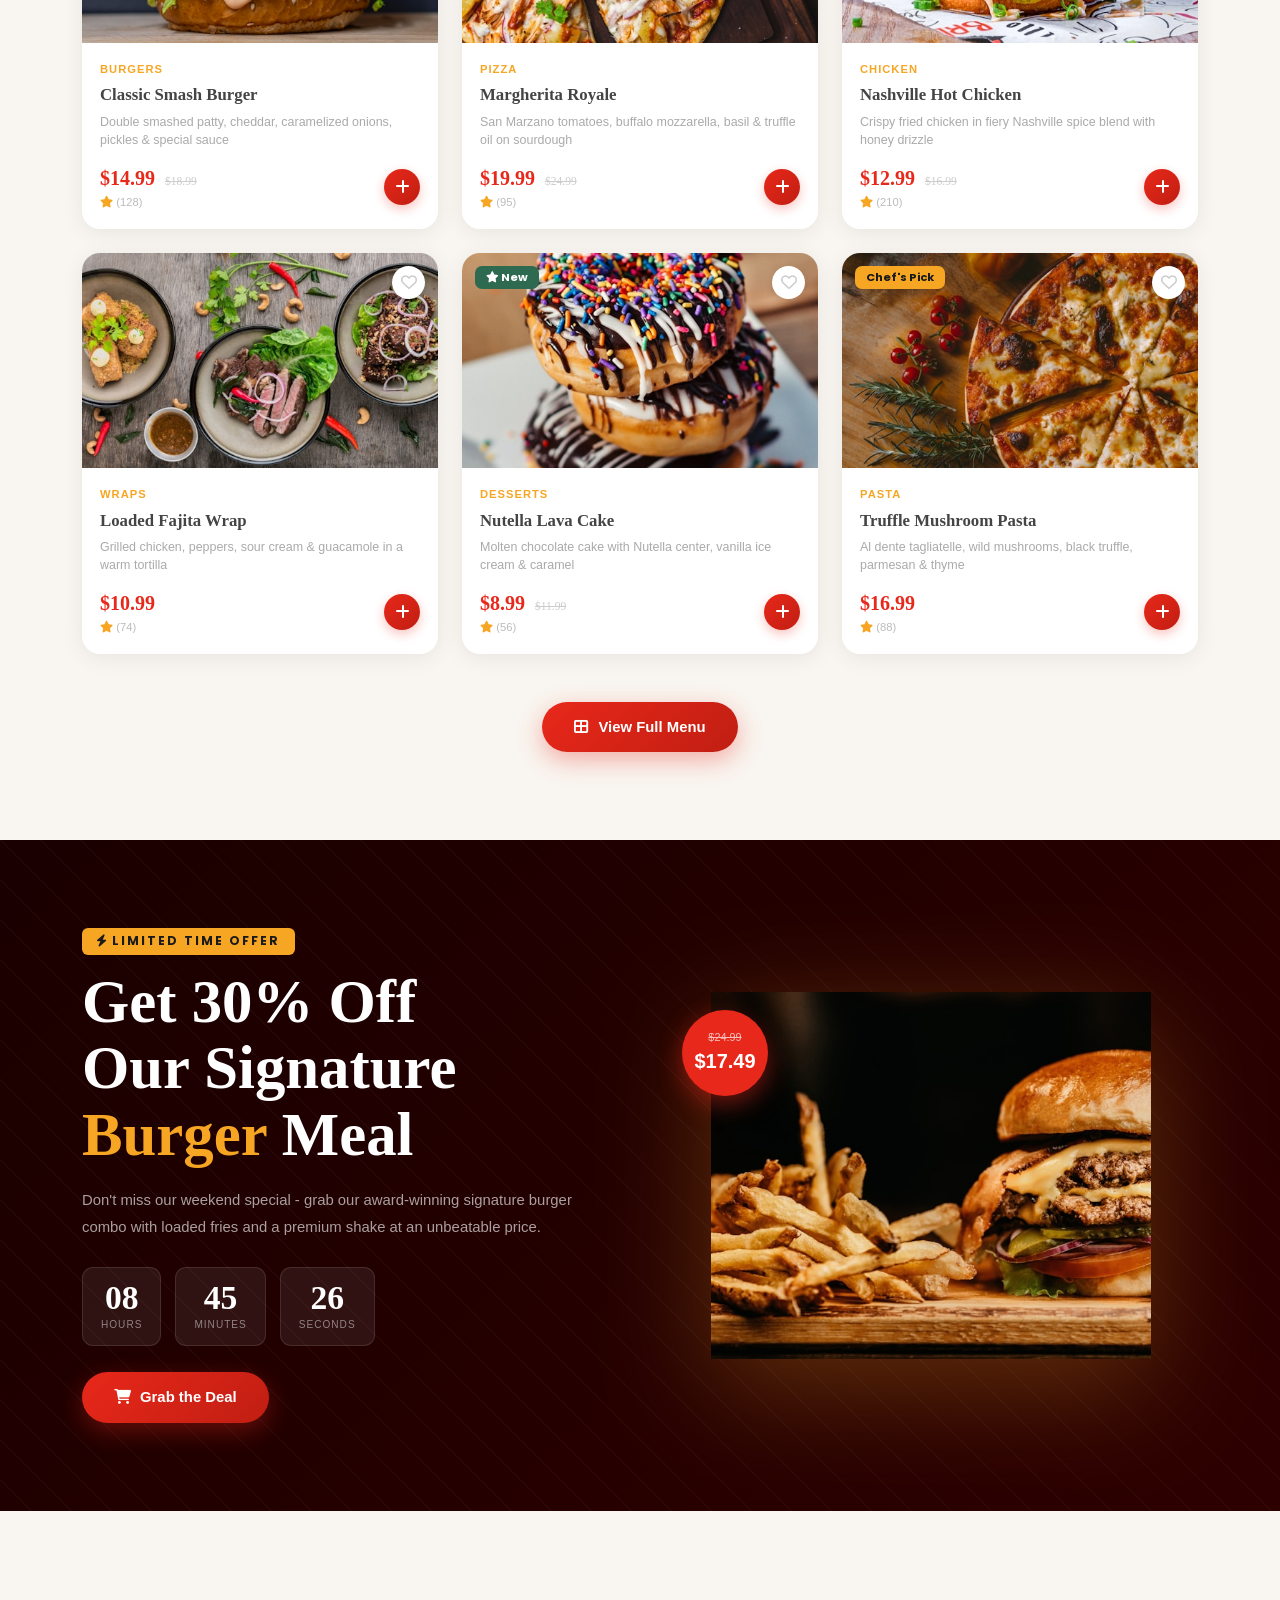
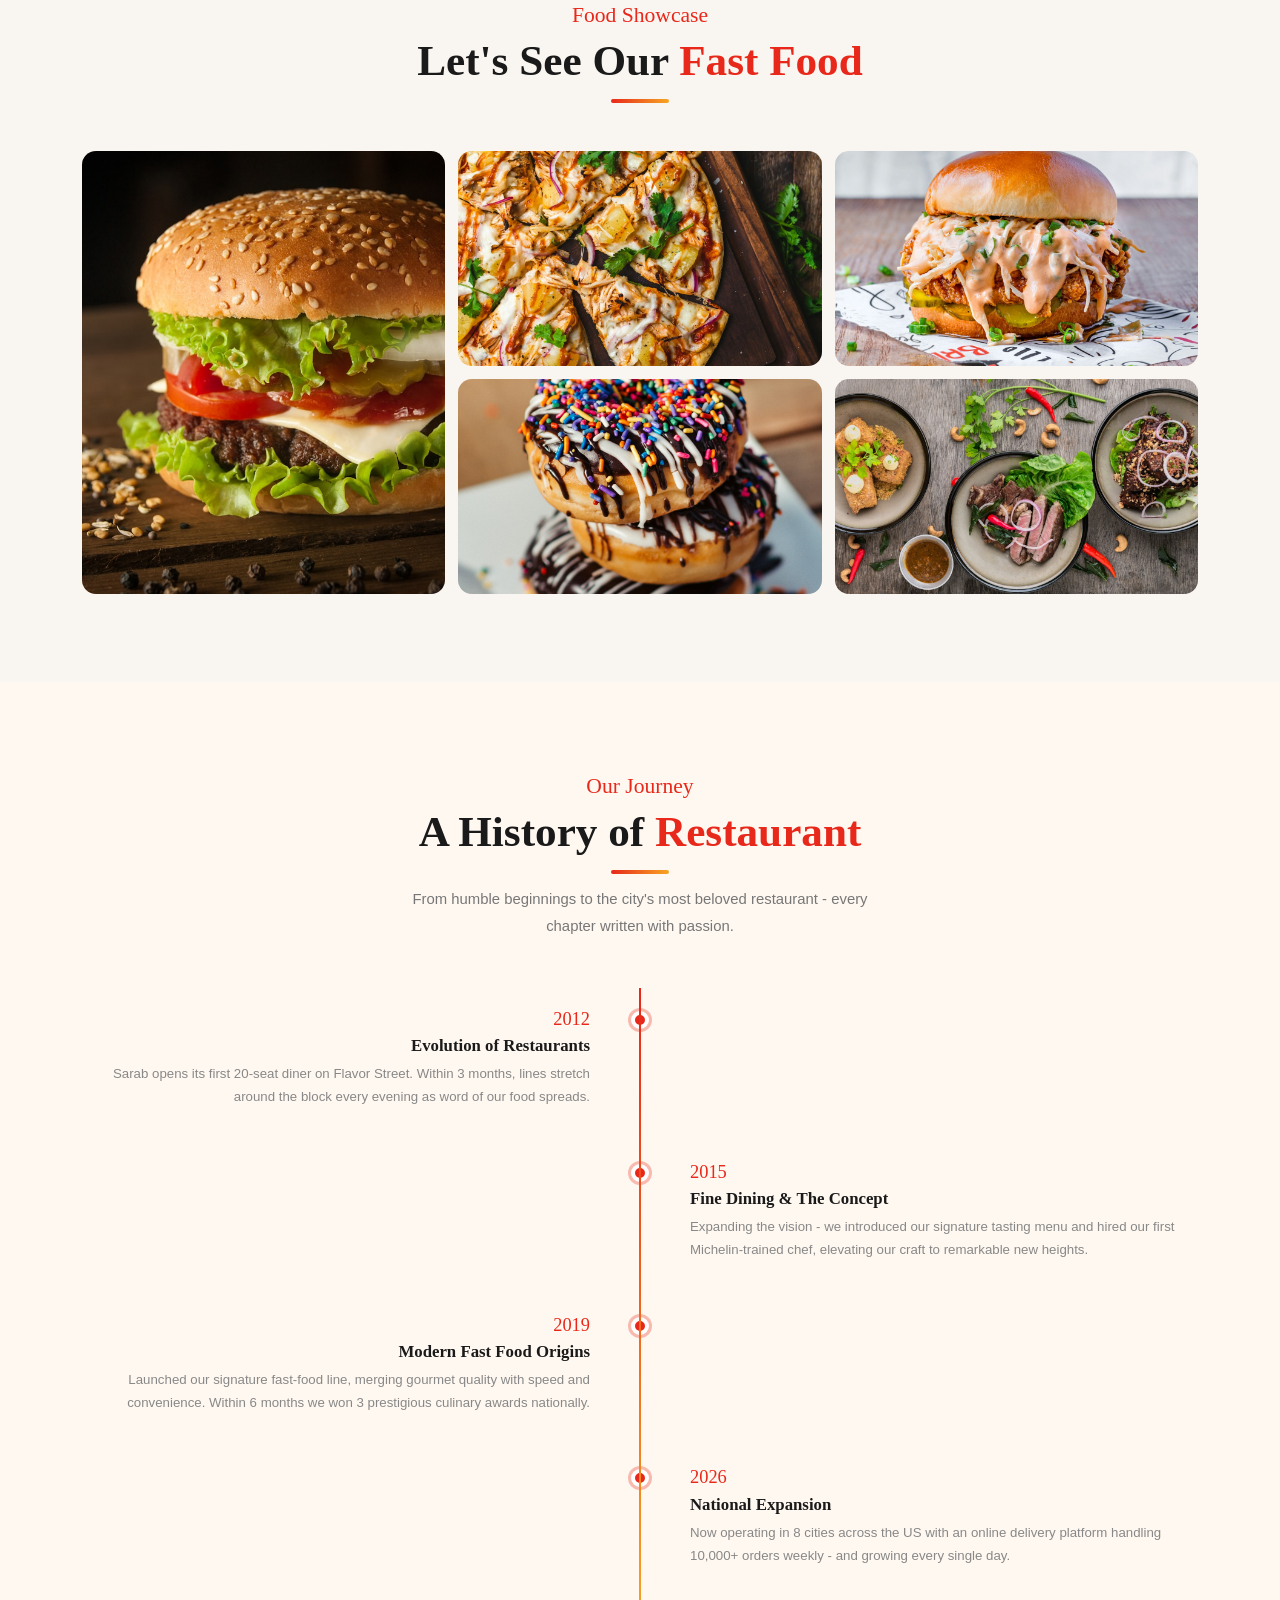
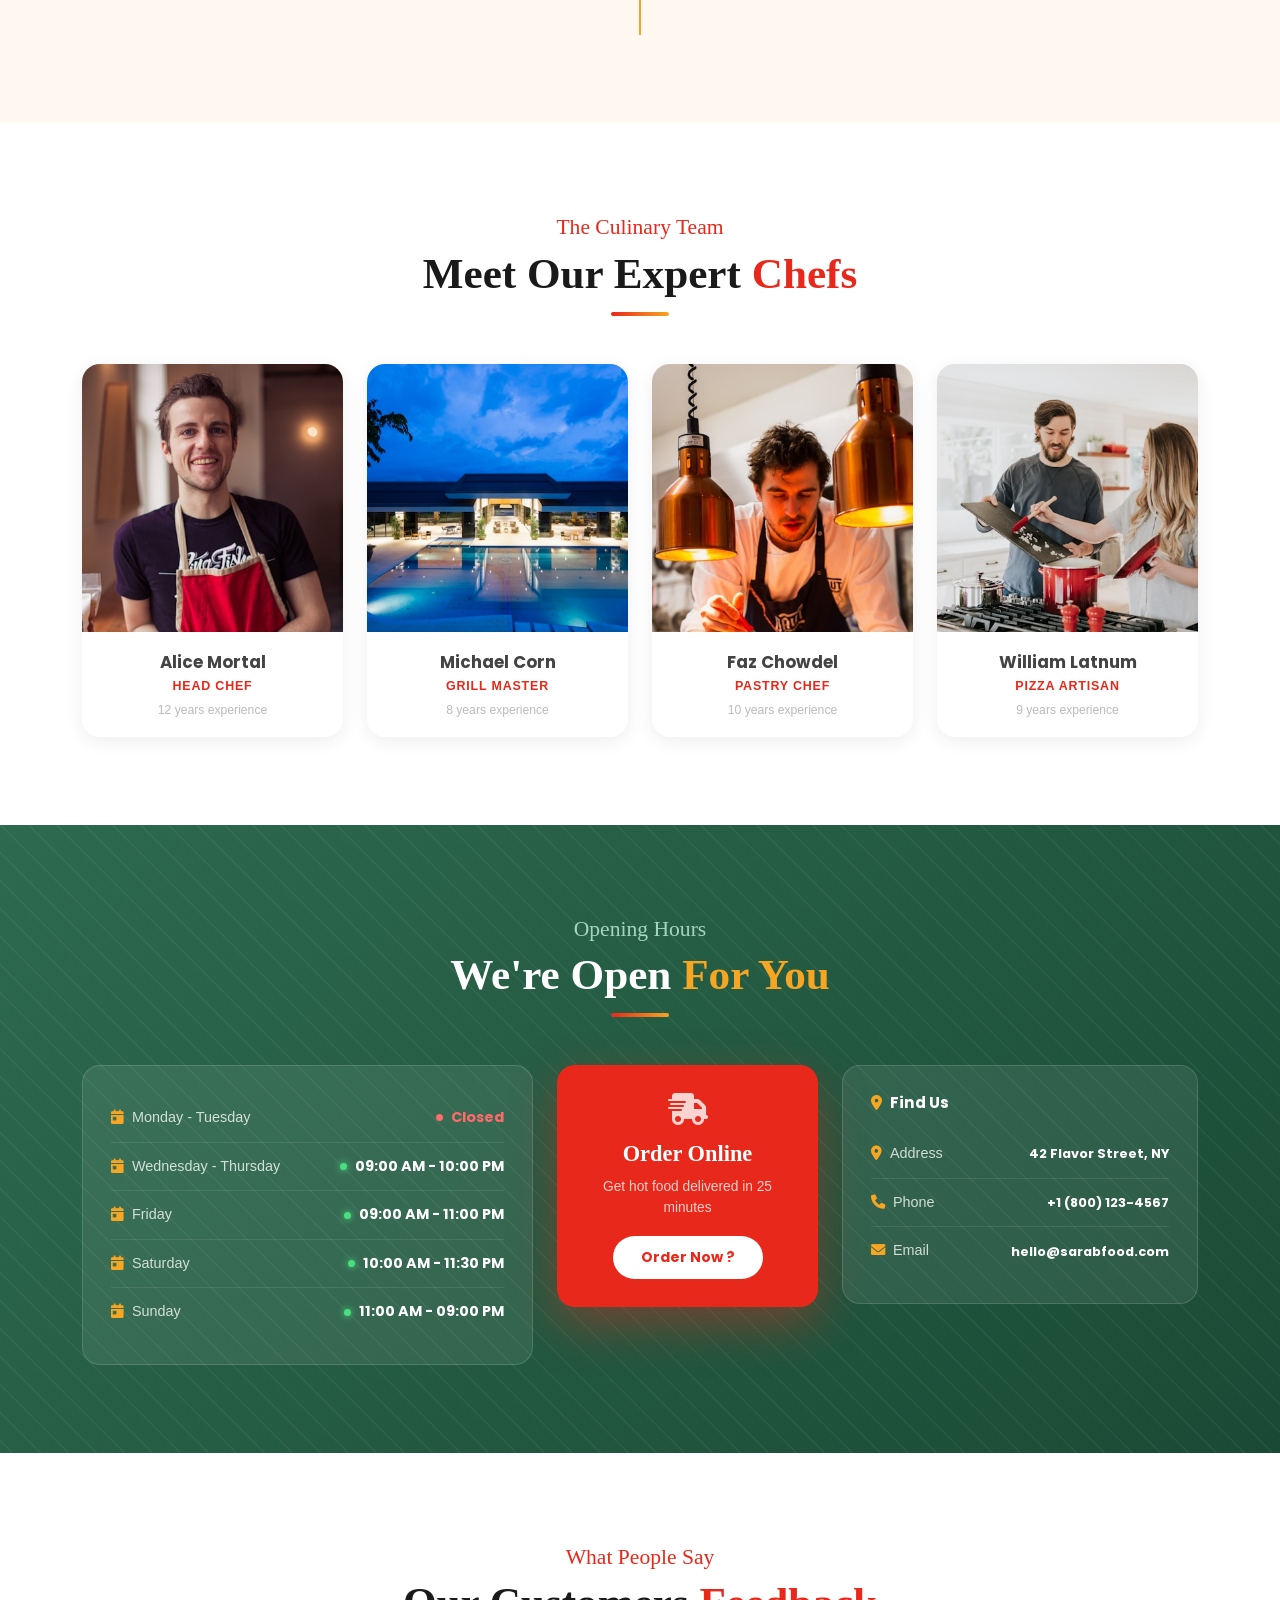
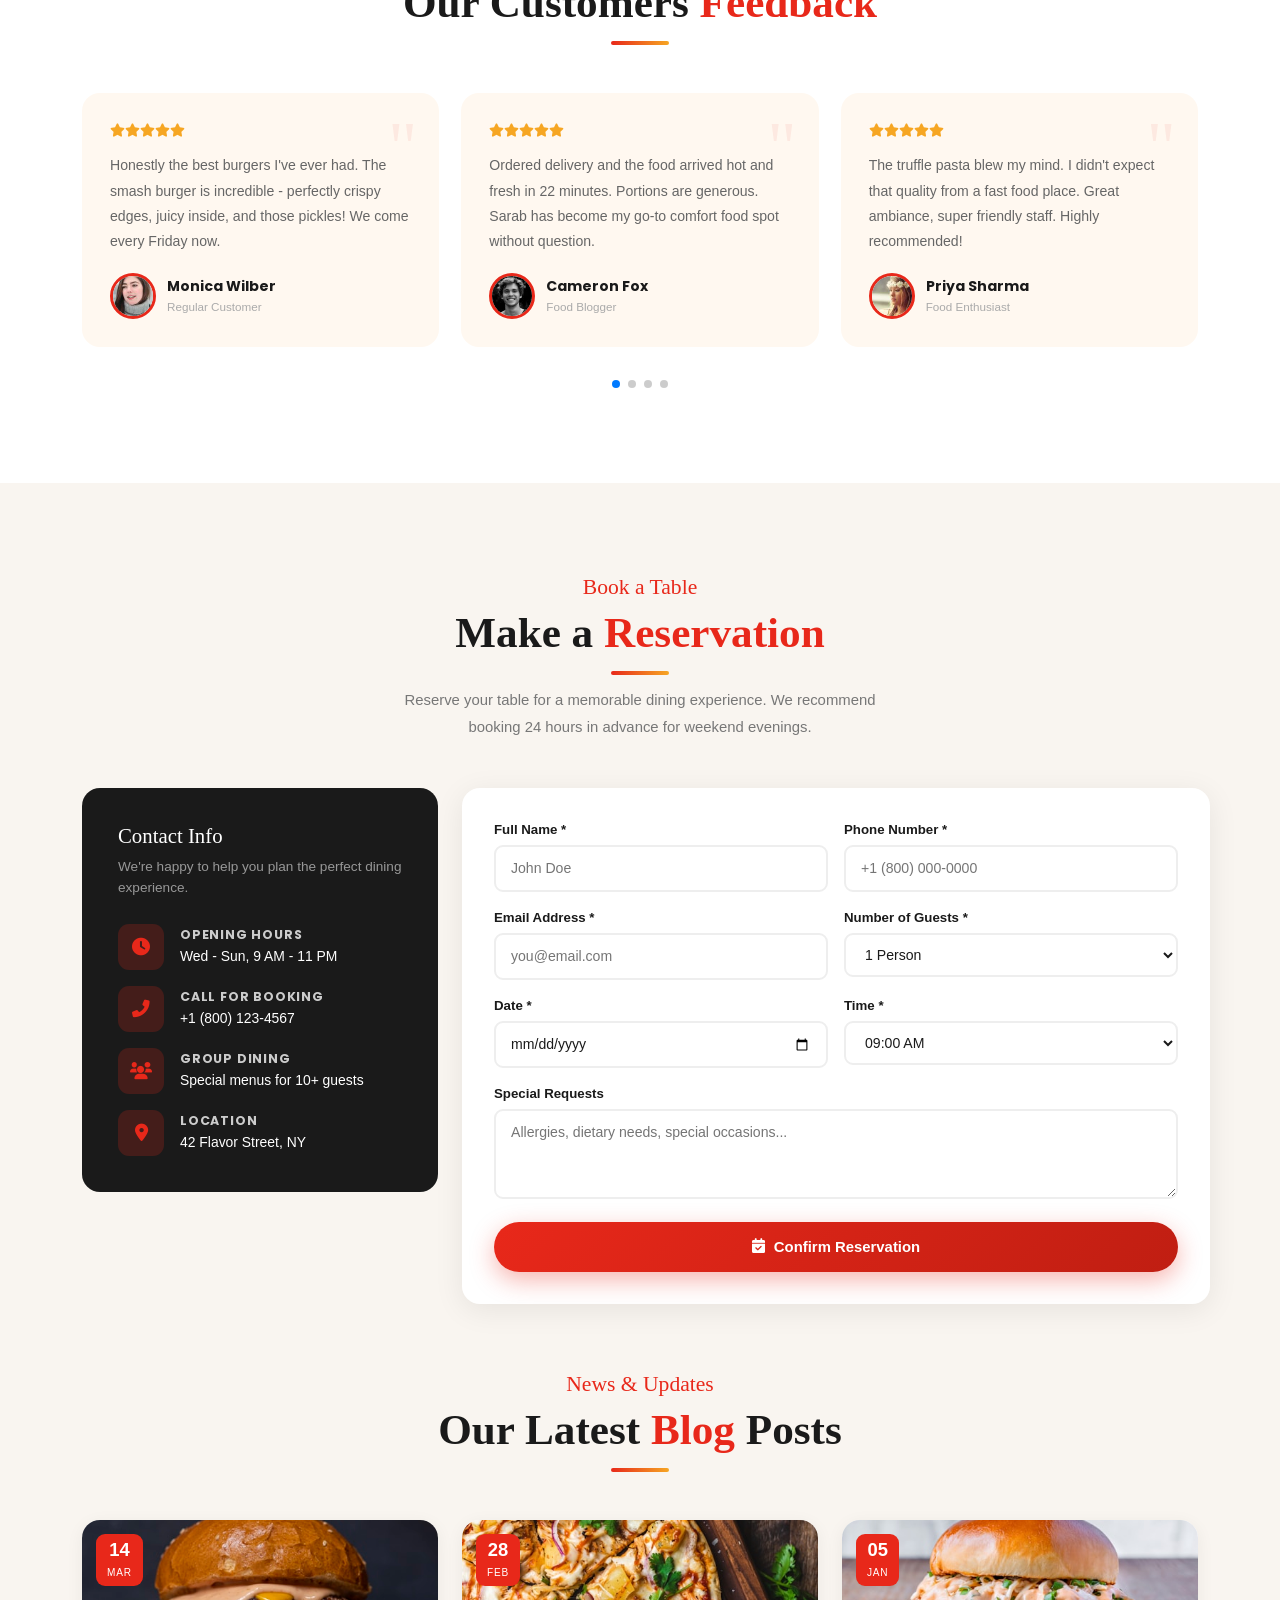
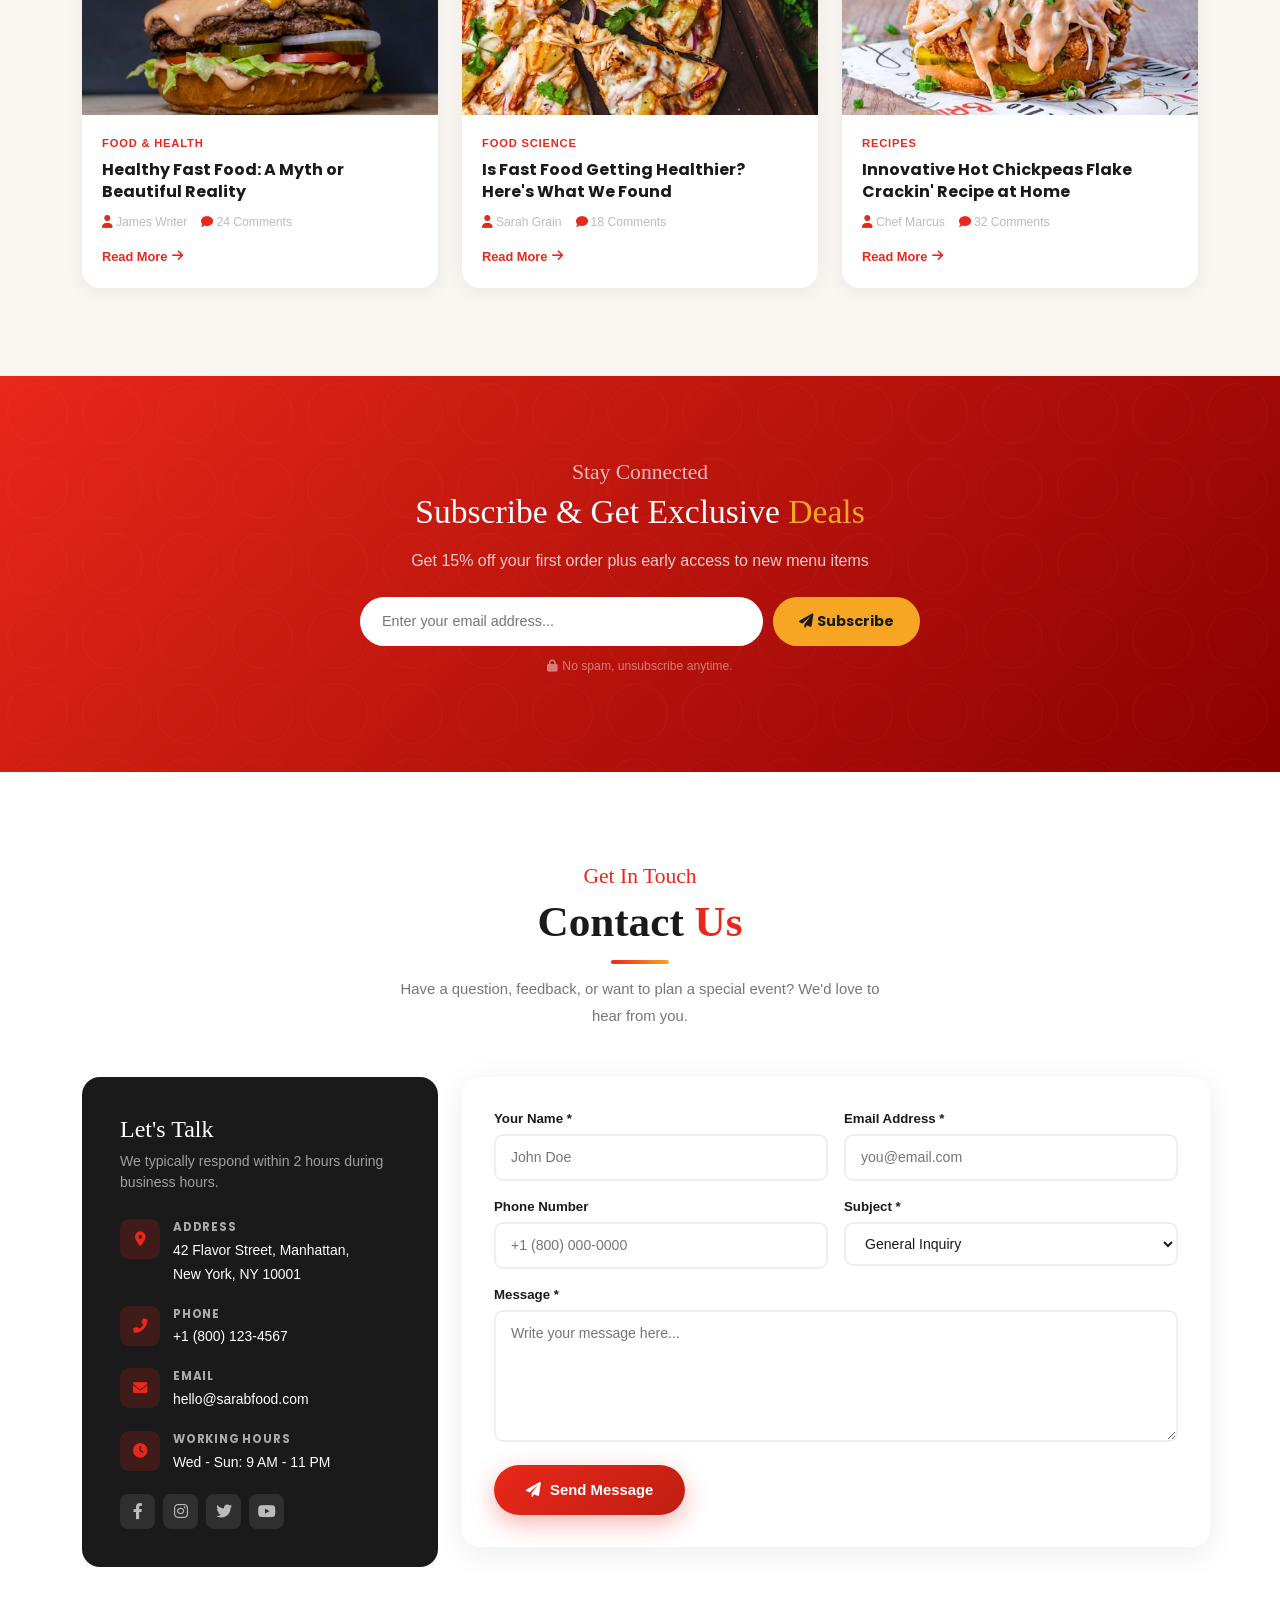
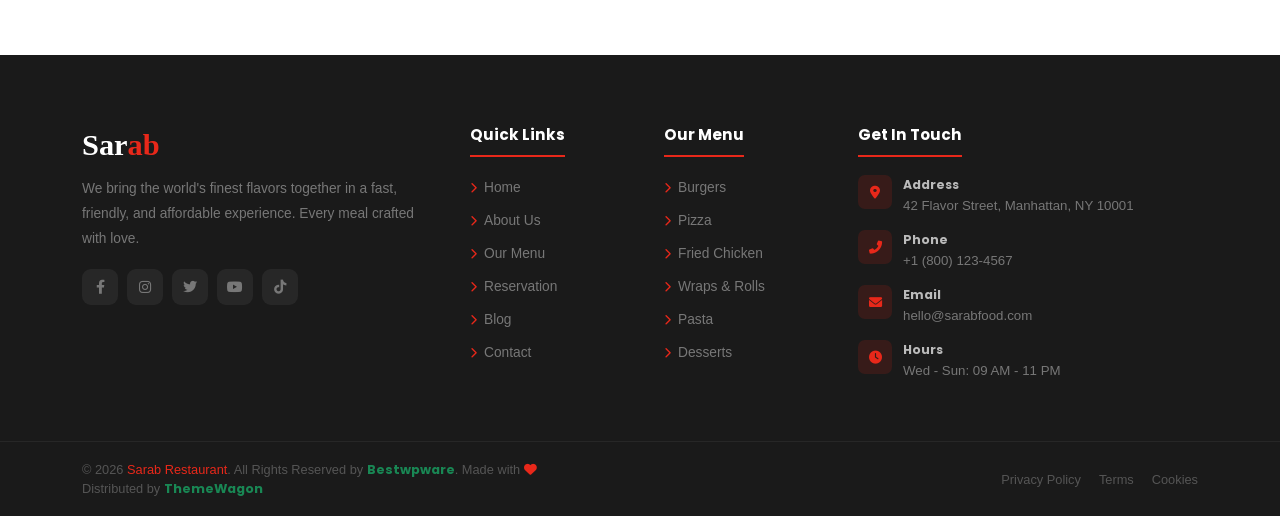
==== commit fb17f320: "Update index.html" ====
--- a/index.html
+++ b/index.html
@@ -33,8 +33,18 @@
    <body>
    	  <div class="mqsec">
       <div class="mqtrack">
-		  <div class="mqitem"><a href="https://github.com/elin1130-bit/260530/">
-		       <img alt="hamburger" class="auto-style1" width="560"; height="312"; src="Gemini_Generated_Image_h1n5bxh1n5bxh1n5.png"></a></div>
+		  <div class="mqitem"><a href="https://elin1130-bit.github.io/260530/?utm_source=%E8%87%AA%E5%AE%B6%E5%AE%98%E7%B6%B2&utm_medium=banner%E6%A9%AB%E5%B9%85%E5%BB%A3%E5%91%8A&utm_campaign=hamburger%E4%BF%83%E9%8A%B7&utm_id=001&utm_content=me">
+		       <img style="width:560px;max-width:none;height:312px;" alt="hamburger" class="auto-style1"; src="Gemini_Generated_Image_h1n5bxh1n5bxh1n5.png"></a></div>
+		   <div class="mqitem"><iframe width="560" height="315" src="https://www.youtube.com/embed/uWJzC_05e2M?si=u9jSoRBVTWO1DT1o" title="YouTube video player" frameborder="0" allow="accelerometer; autoplay; clipboard-write; encrypted-media; gyroscope; picture-in-picture; web-share" referrerpolicy="strict-origin-when-cross-origin" allowfullscreen></iframe></div>
+	  	   <div class="mqitem"><iframe width="560" height="315" src="https://www.youtube.com/embed/nJcWmdY5KQo?si=t4eEkrcSJwEXVBhY" title="YouTube video player" frameborder="0" allow="accelerometer; autoplay; clipboard-write; encrypted-media; gyroscope; picture-in-picture; web-share" referrerpolicy="strict-origin-when-cross-origin" allowfullscreen></iframe></div>
+	  	   <div class="mqitem"><iframe width="560" height="315" src="https://www.youtube.com/embed/Jg9NbDizoPM?si=89qkvg2QjBh91WA-" title="YouTube video player" frameborder="0" allow="accelerometer; autoplay; clipboard-write; encrypted-media; gyroscope; picture-in-picture; web-share" referrerpolicy="strict-origin-when-cross-origin" allowfullscreen></iframe></div>    
+	       <div class="mqitem"><iframe width="560" height="315" src="https://www.youtube.com/embed/ekMsV_QvPtg?si=MzsO9rr7yEZLr4G2" title="YouTube video player" frameborder="0" allow="accelerometer; autoplay; clipboard-write; encrypted-media; gyroscope; picture-in-picture; web-share" referrerpolicy="strict-origin-when-cross-origin" allowfullscreen></iframe></div>
+	       <div class="mqitem"><iframe width="560" height="315" src="https://www.youtube.com/embed/Y1s3reEYadY?si=8nF4mCbnioyWfdGj" title="YouTube video player" frameborder="0" allow="accelerometer; autoplay; clipboard-write; encrypted-media; gyroscope; picture-in-picture; web-share" referrerpolicy="strict-origin-when-cross-origin" allowfullscreen></iframe></div>
+	       <div class="mqitem"><iframe width="560" height="315" src="https://www.youtube.com/embed/uWJzC_05e2M?si=u9jSoRBVTWO1DT1o" title="YouTube video player" frameborder="0" allow="accelerometer; autoplay; clipboard-write; encrypted-media; gyroscope; picture-in-picture; web-share" referrerpolicy="strict-origin-when-cross-origin" allowfullscreen></iframe></div>
+	  	   <div class="mqitem"><iframe width="560" height="315" src="https://www.youtube.com/embed/nJcWmdY5KQo?si=t4eEkrcSJwEXVBhY" title="YouTube video player" frameborder="0" allow="accelerometer; autoplay; clipboard-write; encrypted-media; gyroscope; picture-in-picture; web-share" referrerpolicy="strict-origin-when-cross-origin" allowfullscreen></iframe></div>
+	  	   <div class="mqitem"><iframe width="560" height="315" src="https://www.youtube.com/embed/Jg9NbDizoPM?si=89qkvg2QjBh91WA-" title="YouTube video player" frameborder="0" allow="accelerometer; autoplay; clipboard-write; encrypted-media; gyroscope; picture-in-picture; web-share" referrerpolicy="strict-origin-when-cross-origin" allowfullscreen></iframe></div>    
+	       <div class="mqitem"><iframe width="560" height="315" src="https://www.youtube.com/embed/ekMsV_QvPtg?si=MzsO9rr7yEZLr4G2" title="YouTube video player" frameborder="0" allow="accelerometer; autoplay; clipboard-write; encrypted-media; gyroscope; picture-in-picture; web-share" referrerpolicy="strict-origin-when-cross-origin" allowfullscreen></iframe></div>
+	       <div class="mqitem"><iframe width="560" height="315" src="https://www.youtube.com/embed/Y1s3reEYadY?si=8nF4mCbnioyWfdGj" title="YouTube video player" frameborder="0" allow="accelerometer; autoplay; clipboard-write; encrypted-media; gyroscope; picture-in-picture; web-share" referrerpolicy="strict-origin-when-cross-origin" allowfullscreen></iframe></div>
 		   <div class="mqitem"><iframe width="560" height="315" src="https://www.youtube.com/embed/uWJzC_05e2M?si=u9jSoRBVTWO1DT1o" title="YouTube video player" frameborder="0" allow="accelerometer; autoplay; clipboard-write; encrypted-media; gyroscope; picture-in-picture; web-share" referrerpolicy="strict-origin-when-cross-origin" allowfullscreen></iframe></div>
 	  	   <div class="mqitem"><iframe width="560" height="315" src="https://www.youtube.com/embed/nJcWmdY5KQo?si=t4eEkrcSJwEXVBhY" title="YouTube video player" frameborder="0" allow="accelerometer; autoplay; clipboard-write; encrypted-media; gyroscope; picture-in-picture; web-share" referrerpolicy="strict-origin-when-cross-origin" allowfullscreen></iframe></div>
 	  	   <div class="mqitem"><iframe width="560" height="315" src="https://www.youtube.com/embed/Jg9NbDizoPM?si=89qkvg2QjBh91WA-" title="YouTube video player" frameborder="0" allow="accelerometer; autoplay; clipboard-write; encrypted-media; gyroscope; picture-in-picture; web-share" referrerpolicy="strict-origin-when-cross-origin" allowfullscreen></iframe></div>    
--- a/css/style.css
+++ b/css/style.css
@@ -0,0 +1,2437 @@
+:root {
+  --primary: #e8281a;
+  --secondary: #f6a623;
+  --dark: #1a1a1a;
+  --green: #2d6a4f;
+  --cream: #fff8f0;
+  --cream2: #fef0dc;
+  --light: #f9f5f0;
+  --shadow: 0 8px 40px rgba(0, 0, 0, 0.1);
+  --shadow-lg: 0 20px 60px rgba(0, 0, 0, 0.18);
+}
+* {
+  margin: 0;
+  padding: 0;
+  box-sizing: border-box;
+}
+html {
+  scroll-behavior: smooth;
+}
+body {
+  font-family: "Poppins", sans-serif;
+  color: #444;
+  background: #fff;
+  overflow-x: hidden;
+}
+h1,
+h2,
+h3,
+h4,
+h5 {
+  font-family: "Playfair Display", serif;
+  color: var(--dark);
+}
+a {
+  text-decoration: none;
+  transition: all 0.3s;
+}
+img {
+  max-width: 100%;
+}
+::-webkit-scrollbar {
+  width: 5px;
+}
+::-webkit-scrollbar-thumb {
+  background: var(--primary);
+  border-radius: 10px;
+}
+
+/* ===================== TOP BAR ===================== */
+#topbar {
+  background: #111;
+  padding: 8px 0;
+  font-size: 0.82rem;
+}
+#topbar span {
+  color: #aaa;
+  margin-right: 16px;
+}
+#topbar span i {
+  color: var(--secondary);
+  margin-right: 5px;
+}
+#topbar .tsoc a {
+  width: 27px;
+  height: 27px;
+  border-radius: 50%;
+  background: rgba(255, 255, 255, 0.08);
+  display: inline-flex;
+  align-items: center;
+  justify-content: center;
+  color: #bbb;
+  font-size: 0.75rem;
+  margin-left: 5px;
+  transition: 0.3s;
+}
+#topbar .tsoc a:hover {
+  background: var(--primary);
+  color: #fff;
+}
+.ttag {
+  background: var(--primary);
+  color: #fff;
+  padding: 2px 10px;
+  border-radius: 20px;
+  font-size: 0.7rem;
+  font-weight: 600;
+  text-transform: uppercase;
+}
+
+/* ===================== NAVBAR ===================== */
+#nav {
+  background: #fff;
+  position: sticky;
+  top: 0;
+  z-index: 990;
+  box-shadow: 0 2px 20px rgba(0, 0, 0, 0.07);
+  transition: 0.4s;
+}
+#nav.scrolled {
+  box-shadow: 0 4px 30px rgba(0, 0, 0, 0.14);
+}
+.blogo {
+  display: flex;
+  align-items: center;
+  gap: 10px;
+}
+.bico {
+  width: 46px;
+  height: 46px;
+  border-radius: 50%;
+  background: linear-gradient(135deg, var(--primary), var(--secondary));
+  display: flex;
+  align-items: center;
+  justify-content: center;
+  font-size: 1.3rem;
+  color: #fff;
+  box-shadow: 0 4px 15px rgba(232, 40, 26, 0.35);
+}
+.bname {
+  font-family: "Playfair Display", serif;
+  font-size: 1.5rem;
+  font-weight: 900;
+  color: var(--dark);
+}
+.bname span {
+  color: var(--primary);
+}
+.bsub {
+  font-size: 0.62rem;
+  text-transform: uppercase;
+  letter-spacing: 2px;
+  color: #aaa;
+}
+.navbar-nav .nav-link {
+  font-size: 0.87rem;
+  font-weight: 500;
+  color: #333 !important;
+  padding: 26px 13px !important;
+  position: relative;
+}
+.navbar-nav .nav-link::after {
+  content: "";
+  position: absolute;
+  bottom: 0;
+  left: 50%;
+  transform: translateX(-50%);
+  width: 0;
+  height: 3px;
+  background: var(--primary);
+  border-radius: 3px 3px 0 0;
+  transition: 0.3s;
+}
+.navbar-nav .nav-link:hover::after,
+.navbar-nav .nav-link.active::after {
+  width: 55%;
+}
+.navbar-nav .nav-link:hover {
+  color: var(--primary) !important;
+}
+/* FIX 1 â€” Search btn in navbar */
+#navSearchBtn {
+  background: none;
+  border: none;
+  cursor: pointer;
+  color: #555;
+  font-size: 1rem;
+  padding: 8px 10px;
+  border-radius: 8px;
+  transition: 0.3s;
+}
+#navSearchBtn:hover {
+  background: rgba(232, 40, 26, 0.08);
+  color: var(--primary);
+}
+.nav-cta {
+  background: linear-gradient(135deg, var(--primary), #c01e12);
+  color: #fff !important;
+  border-radius: 8px;
+  padding: 10px 20px !important;
+  font-size: 0.84rem !important;
+  font-weight: 600 !important;
+  box-shadow: 0 4px 15px rgba(232, 40, 26, 0.3);
+  margin-left: 6px;
+}
+.nav-cta::after {
+  display: none !important;
+}
+.nav-cta:hover {
+  transform: translateY(-2px);
+  box-shadow: 0 8px 22px rgba(232, 40, 26, 0.4);
+}
+
+/* ===================== SECTION COMMONS ===================== */
+section {
+  padding: 88px 0;
+}
+.slbl {
+  font-family: "Dancing Script", cursive;
+  font-size: 1.35rem;
+  color: var(--primary);
+  display: block;
+  margin-bottom: 4px;
+}
+.stitle {
+  font-size: clamp(1.9rem, 4vw, 2.7rem);
+  font-weight: 900;
+  line-height: 1.2;
+  margin-bottom: 12px;
+}
+.stitle span {
+  color: var(--primary);
+}
+.sline {
+  width: 58px;
+  height: 4px;
+  border-radius: 4px;
+  background: linear-gradient(90deg, var(--primary), var(--secondary));
+  margin: 0 auto 12px;
+}
+.sline.lft {
+  margin-left: 0;
+}
+.sdesc {
+  color: #777;
+  font-size: 0.93rem;
+  line-height: 1.8;
+}
+.btn-red {
+  background: linear-gradient(135deg, var(--primary), #c01e12);
+  color: #fff;
+  border: none;
+  border-radius: 50px;
+  padding: 14px 32px;
+  font-weight: 600;
+  font-size: 0.93rem;
+  box-shadow: 0 8px 24px rgba(232, 40, 26, 0.35);
+  transition: 0.3s;
+  display: inline-flex;
+  align-items: center;
+  gap: 9px;
+  cursor: pointer;
+  font-family: "Poppins", sans-serif;
+}
+.btn-red:hover {
+  transform: translateY(-3px);
+  box-shadow: 0 14px 34px rgba(232, 40, 26, 0.45);
+  color: #fff;
+}
+
+/* ===================== HERO ===================== */
+#hero {
+  background: var(--cream);
+  min-height: 92vh;
+  display: flex;
+  align-items: center;
+  position: relative;
+  overflow: hidden;
+}
+.hbgtxt {
+  position: absolute;
+  top: 50%;
+  left: 50%;
+  transform: translate(-50%, -50%);
+  font-size: 22vw;
+  font-weight: 900;
+  font-family: "Playfair Display", serif;
+  color: rgba(0, 0, 0, 0.04);
+  pointer-events: none;
+  white-space: nowrap;
+}
+.hs {
+  position: absolute;
+  border-radius: 50%;
+}
+.hs1 {
+  width: 480px;
+  height: 480px;
+  background: radial-gradient(circle, rgba(232, 40, 26, 0.07), transparent 70%);
+  top: -90px;
+  right: -80px;
+  animation: fsh 8s ease-in-out infinite;
+}
+.hs2 {
+  width: 280px;
+  height: 280px;
+  background: radial-gradient(
+    circle,
+    rgba(246, 166, 35, 0.09),
+    transparent 70%
+  );
+  bottom: -50px;
+  left: 8%;
+  animation: fsh 10s ease-in-out infinite reverse;
+}
+@keyframes fsh {
+  0%,
+  100% {
+    transform: translateY(0);
+  }
+  50% {
+    transform: translateY(-28px);
+  }
+}
+.hbadge {
+  display: inline-flex;
+  align-items: center;
+  gap: 8px;
+  background: #fff;
+  border-radius: 30px;
+  padding: 6px 16px 6px 6px;
+  box-shadow: 0 4px 20px rgba(0, 0, 0, 0.1);
+  margin-bottom: 22px;
+}
+.hbadge .hbi {
+  width: 30px;
+  height: 30px;
+  border-radius: 50%;
+  background: linear-gradient(135deg, var(--primary), var(--secondary));
+  display: flex;
+  align-items: center;
+  justify-content: center;
+  color: #fff;
+  font-size: 0.78rem;
+}
+.hbadge span {
+  font-size: 0.76rem;
+  font-weight: 600;
+  color: var(--dark);
+}
+.htitle {
+  font-size: clamp(2.7rem, 6vw, 4.8rem);
+  font-weight: 900;
+  line-height: 1.1;
+  margin-bottom: 18px;
+}
+.htitle .hl {
+  color: var(--primary);
+  position: relative;
+  display: inline-block;
+}
+.htitle .hl::before {
+  content: "";
+  position: absolute;
+  bottom: 2px;
+  left: 0;
+  right: 0;
+  height: 7px;
+  background: rgba(232, 40, 26, 0.14);
+  border-radius: 4px;
+  z-index: -1;
+}
+.hdesc {
+  font-size: 1rem;
+  color: #666;
+  line-height: 1.8;
+  max-width: 470px;
+  margin-bottom: 30px;
+}
+/* FIX 2 â€” Video play button */
+.btn-play {
+  display: inline-flex;
+  align-items: center;
+  gap: 12px;
+  color: var(--dark);
+  font-weight: 600;
+  font-size: 0.9rem;
+  padding: 10px 16px;
+  transition: 0.3s;
+  cursor: pointer;
+}
+.btn-play .pico {
+  width: 48px;
+  height: 48px;
+  border-radius: 50%;
+  background: #fff;
+  display: flex;
+  align-items: center;
+  justify-content: center;
+  box-shadow: 0 6px 20px rgba(0, 0, 0, 0.12);
+  color: var(--primary);
+  font-size: 0.95rem;
+  transition: 0.3s;
+  flex-shrink: 0;
+}
+.btn-play:hover .pico {
+  background: var(--primary);
+  color: #fff;
+  transform: scale(1.1);
+}
+.btn-play:hover {
+  color: var(--primary);
+}
+.hstats {
+  display: flex;
+  gap: 20px;
+  flex-wrap: wrap;
+  margin-top: 32px;
+}
+.hstat .snum {
+  font-family: "Playfair Display", serif;
+  font-size: 1.9rem;
+  font-weight: 900;
+  color: var(--dark);
+  display: block;
+  line-height: 1;
+}
+.hstat .snum em {
+  color: var(--primary);
+  font-style: normal;
+}
+.hstat small {
+  font-size: 0.7rem;
+  color: #aaa;
+  text-transform: uppercase;
+  letter-spacing: 1px;
+}
+.sdiv {
+  width: 1px;
+  background: #ddd;
+  height: 38px;
+  align-self: center;
+}
+.hcircle {
+  width: 480px;
+  height: 480px;
+  border-radius: 50%;
+  background: radial-gradient(circle at 40% 40%, #fff8f0, #ffe5c8);
+  display: flex;
+  align-items: center;
+  justify-content: center;
+  margin: 0 auto;
+  position: relative;
+  box-shadow: 0 28px 76px rgba(232, 40, 26, 0.14);
+}
+.hcircle img {
+  width: 90%;
+  height: 90%;
+  object-fit: cover;
+  border-radius: 50%;
+}
+.fcard {
+  position: absolute;
+  background: #fff;
+  border-radius: 11px;
+  padding: 10px 15px;
+  box-shadow: var(--shadow);
+  display: flex;
+  align-items: center;
+  gap: 9px;
+}
+.fcard.fc1 {
+  top: 55px;
+  left: -15px;
+  animation: fltc 4s ease-in-out infinite;
+}
+.fcard.fc2 {
+  bottom: 75px;
+  right: -25px;
+  animation: fltc 4s ease-in-out infinite 1.5s;
+}
+.fcard.fc3 {
+  top: 38%;
+  right: -45px;
+  animation: fltc 4s ease-in-out infinite 0.8s;
+}
+@keyframes fltc {
+  0%,
+  100% {
+    transform: translateY(0);
+  }
+  50% {
+    transform: translateY(-9px);
+  }
+}
+.fcoi {
+  width: 34px;
+  height: 34px;
+  border-radius: 8px;
+  display: flex;
+  align-items: center;
+  justify-content: center;
+  font-size: 0.95rem;
+}
+.fcoi.r {
+  background: rgba(232, 40, 26, 0.11);
+  color: var(--primary);
+}
+.fcoi.y {
+  background: rgba(246, 166, 35, 0.14);
+  color: var(--secondary);
+}
+.fcoi.g {
+  background: rgba(45, 106, 79, 0.11);
+  color: var(--green);
+}
+.fcnum {
+  font-weight: 700;
+  font-size: 0.92rem;
+  color: var(--dark);
+  display: block;
+  line-height: 1;
+}
+.fcsm {
+  font-size: 0.66rem;
+  color: #999;
+}
+
+/* ===================== MARQUEE ===================== */
+.mqsec {
+  background: var(--primary);
+  padding: 13px 0;
+  overflow: hidden;
+}
+.mqtrack {
+  display: flex;
+  gap: 38px;
+  white-space: nowrap;
+  animation: mqrun 15s linear infinite;
+}
+.mqitem {
+  display: inline-flex;
+  align-items: center;
+  gap: 10px;
+  color: #fff;
+  font-size: 0.86rem;
+  font-weight: 500;
+}
+.mqitem i {
+  color: rgba(255, 255, 255, 0.55);
+  font-size: 0.55rem;
+}
+@keyframes mqrun {
+  from {
+    transform: translateX(0);
+  }
+  to {
+    transform: translateX(-50%);
+  }
+}
+
+/* ===================== CATEGORY ===================== */
+#category {
+  background: var(--cream);
+}
+.catcard {
+  background: #fff;
+  border-radius: 15px;
+  padding: 22px 14px;
+  text-align: center;
+  cursor: pointer;
+  transition: 0.4s;
+  box-shadow: 0 4px 18px rgba(0, 0, 0, 0.06);
+  border: 2px solid transparent;
+}
+.catcard:hover,
+.catcard.active {
+  transform: translateY(-7px);
+  box-shadow: 0 14px 38px rgba(232, 40, 26, 0.14);
+  border-color: var(--primary);
+}
+.catimg {
+  width: 86px;
+  height: 86px;
+  border-radius: 50%;
+  object-fit: cover;
+  margin: 0 auto 12px;
+  display: block;
+  transition: 0.4s;
+}
+.catcard:hover .catimg {
+  transform: scale(1.1) rotate(-4deg);
+}
+.catnm {
+  font-size: 0.86rem;
+  font-weight: 600;
+  color: var(--dark);
+  margin-bottom: 3px;
+}
+.catct {
+  font-size: 0.73rem;
+  color: #bbb;
+}
+
+/* ===================== ABOUT ===================== */
+#about {
+  background: #fff;
+}
+.astack {
+  position: relative;
+}
+.amain {
+  border-radius: 18px;
+  overflow: hidden;
+  box-shadow: var(--shadow-lg);
+}
+.amain img {
+  width: 100%;
+  height: 440px;
+  object-fit: cover;
+  display: block;
+}
+.asm {
+  position: absolute;
+  bottom: -26px;
+  right: -26px;
+  width: 170px;
+  height: 170px;
+  border-radius: 14px;
+  overflow: hidden;
+  border: 5px solid #fff;
+  box-shadow: var(--shadow);
+}
+.asm img {
+  width: 100%;
+  height: 100%;
+  object-fit: cover;
+}
+.aexp {
+  position: absolute;
+  top: 28px;
+  left: -16px;
+  background: var(--primary);
+  color: #fff;
+  border-radius: 14px;
+  padding: 18px 22px;
+  text-align: center;
+  box-shadow: 0 10px 28px rgba(232, 40, 26, 0.4);
+}
+.aexp .anum {
+  font-family: "Playfair Display", serif;
+  font-size: 2.3rem;
+  font-weight: 900;
+  line-height: 1;
+  display: block;
+}
+.aexp small {
+  font-size: 0.7rem;
+  opacity: 0.9;
+}
+.fti {
+  display: flex;
+  align-items: flex-start;
+  gap: 13px;
+  margin-bottom: 18px;
+}
+.ftico {
+  width: 46px;
+  height: 46px;
+  border-radius: 11px;
+  flex-shrink: 0;
+  display: flex;
+  align-items: center;
+  justify-content: center;
+  font-size: 1.15rem;
+  transition: 0.3s;
+}
+.ftico.r {
+  background: rgba(232, 40, 26, 0.1);
+  color: var(--primary);
+}
+.ftico.y {
+  background: rgba(246, 166, 35, 0.11);
+  color: var(--secondary);
+}
+.ftico.g {
+  background: rgba(45, 106, 79, 0.1);
+  color: var(--green);
+}
+.fti:hover .ftico {
+  transform: scale(1.1);
+}
+.fti h6 {
+  font-size: 0.9rem;
+  font-weight: 700;
+  color: var(--dark);
+  margin-bottom: 2px;
+  font-family: "Poppins", sans-serif;
+}
+.fti p {
+  font-size: 0.8rem;
+  color: #888;
+  margin: 0;
+  line-height: 1.6;
+}
+
+/* ===================== MENU ===================== */
+#menu {
+  background: var(--light);
+}
+/* FIX 3 â€” Filter buttons */
+.filtbtn {
+  border: 2px solid #e5e5e5;
+  background: #fff;
+  border-radius: 50px;
+  padding: 8px 20px;
+  font-size: 0.84rem;
+  font-weight: 600;
+  color: #666;
+  cursor: pointer;
+  transition: 0.3s;
+  margin: 3px;
+  font-family: "Poppins", sans-serif;
+}
+.filtbtn.active,
+.filtbtn:hover {
+  background: var(--primary);
+  border-color: var(--primary);
+  color: #fff;
+  box-shadow: 0 5px 18px rgba(232, 40, 26, 0.24);
+}
+.mwrap {
+  transition: 0.35s;
+}
+.mwrap.gone {
+  display: none !important;
+}
+.mcard {
+  background: #fff;
+  border-radius: 18px;
+  overflow: hidden;
+  transition: 0.4s;
+  box-shadow: 0 4px 22px rgba(0, 0, 0, 0.07);
+  cursor: pointer;
+}
+.mcard:hover {
+  transform: translateY(-9px);
+  box-shadow: 0 18px 48px rgba(0, 0, 0, 0.13);
+}
+.mimg {
+  position: relative;
+  overflow: hidden;
+  height: 215px;
+  background: var(--cream2);
+}
+.mimg img {
+  width: 100%;
+  height: 100%;
+  object-fit: cover;
+  transition: 0.5s;
+}
+.mcard:hover .mimg img {
+  transform: scale(1.09);
+}
+.mbdg {
+  position: absolute;
+  top: 13px;
+  left: 13px;
+  background: var(--primary);
+  color: #fff;
+  border-radius: 7px;
+  padding: 3px 11px;
+  font-size: 0.7rem;
+  font-weight: 700;
+}
+.mbdg.new {
+  background: var(--green);
+}
+.mbdg.hot {
+  background: var(--secondary);
+  color: var(--dark);
+}
+/* FIX 4 â€” Heart & Plus buttons stop propagation */
+.mhrt {
+  position: absolute;
+  top: 13px;
+  right: 13px;
+  width: 33px;
+  height: 33px;
+  border-radius: 50%;
+  background: #fff;
+  display: flex;
+  align-items: center;
+  justify-content: center;
+  color: #ccc;
+  cursor: pointer;
+  transition: 0.3s;
+  box-shadow: 0 2px 9px rgba(0, 0, 0, 0.1);
+}
+.mhrt:hover {
+  color: var(--primary);
+  transform: scale(1.18);
+}
+.mbody {
+  padding: 18px;
+}
+.mcat {
+  font-size: 0.7rem;
+  font-weight: 600;
+  color: var(--secondary);
+  text-transform: uppercase;
+  letter-spacing: 1px;
+  margin-bottom: 5px;
+}
+.mtit {
+  font-size: 1.05rem;
+  font-weight: 700;
+  margin-bottom: 5px;
+  font-family: "Playfair Display", serif;
+}
+.mdesc {
+  font-size: 0.78rem;
+  color: #aaa;
+  margin-bottom: 13px;
+  line-height: 1.5;
+}
+.mfoot {
+  display: flex;
+  align-items: center;
+  justify-content: space-between;
+}
+.mprice {
+  font-size: 1.25rem;
+  font-weight: 800;
+  color: var(--primary);
+  font-family: "Playfair Display", serif;
+}
+.mprice small {
+  font-size: 0.72rem;
+  font-weight: 400;
+  color: #ccc;
+  text-decoration: line-through;
+  margin-left: 5px;
+}
+.mstars {
+  font-size: 0.73rem;
+  color: var(--secondary);
+}
+/* FIX 4 â€” Plus button opens detail popup */
+.madd {
+  width: 36px;
+  height: 36px;
+  border-radius: 50%;
+  background: linear-gradient(135deg, var(--primary), #c01e12);
+  border: none;
+  color: #fff;
+  font-size: 1rem;
+  display: flex;
+  align-items: center;
+  justify-content: center;
+  cursor: pointer;
+  transition: 0.3s;
+  box-shadow: 0 4px 11px rgba(232, 40, 26, 0.28);
+}
+.madd:hover {
+  transform: scale(1.15) rotate(90deg);
+}
+
+/* ===================== SPECIAL OFFER ===================== */
+#special {
+  background: linear-gradient(135deg, #1a0000 0%, #2d0000 100%);
+  position: relative;
+  overflow: hidden;
+}
+.spbg {
+  position: absolute;
+  inset: 0;
+  pointer-events: none;
+  opacity: 0.03;
+  background: repeating-linear-gradient(
+    45deg,
+    #fff 0,
+    #fff 1px,
+    transparent 0,
+    transparent 50%
+  );
+  background-size: 40px 40px;
+}
+.sptag {
+  display: inline-block;
+  background: var(--secondary);
+  color: var(--dark);
+  border-radius: 6px;
+  padding: 4px 15px;
+  font-size: 0.76rem;
+  font-weight: 700;
+  text-transform: uppercase;
+  letter-spacing: 2px;
+  margin-bottom: 14px;
+}
+.sptitle {
+  font-size: clamp(2.3rem, 5vw, 3.8rem);
+  font-weight: 900;
+  color: #fff;
+  line-height: 1.1;
+}
+.sptitle span {
+  color: var(--secondary);
+}
+.spdesc {
+  color: rgba(255, 255, 255, 0.62);
+  margin: 18px 0;
+  font-size: 0.93rem;
+  line-height: 1.8;
+}
+.cdwrap {
+  display: flex;
+  gap: 14px;
+  margin: 26px 0;
+}
+.cditem {
+  text-align: center;
+  background: rgba(255, 255, 255, 0.07);
+  border: 1px solid rgba(255, 255, 255, 0.11);
+  border-radius: 11px;
+  padding: 13px 18px;
+  min-width: 72px;
+}
+.cdnum {
+  font-family: "Playfair Display", serif;
+  font-size: 2.1rem;
+  font-weight: 900;
+  color: #fff;
+  display: block;
+  line-height: 1;
+}
+.cdlbl {
+  font-size: 0.63rem;
+  text-transform: uppercase;
+  letter-spacing: 1px;
+  color: rgba(255, 255, 255, 0.48);
+  margin-top: 3px;
+  display: block;
+}
+.spimgw {
+  position: relative;
+  text-align: center;
+}
+.spglow {
+  position: absolute;
+  top: 50%;
+  left: 50%;
+  transform: translate(-50%, -50%);
+  width: 360px;
+  height: 360px;
+  border-radius: 50%;
+  background: radial-gradient(
+    circle,
+    rgba(246, 166, 35, 0.24),
+    transparent 70%
+  );
+}
+.spimgw img {
+  position: relative;
+  z-index: 2;
+  width: 100%;
+  max-width: 440px;
+  filter: drop-shadow(0 28px 56px rgba(246, 166, 35, 0.28));
+  animation: fltimg 5s ease-in-out infinite;
+}
+@keyframes fltimg {
+  0%,
+  100% {
+    transform: translateY(0);
+  }
+  50% {
+    transform: translateY(-17px);
+  }
+}
+.sppbdg {
+  position: absolute;
+  top: 18px;
+  left: 18px;
+  z-index: 3;
+  background: var(--primary);
+  color: #fff;
+  width: 86px;
+  height: 86px;
+  border-radius: 50%;
+  display: flex;
+  flex-direction: column;
+  align-items: center;
+  justify-content: center;
+  text-align: center;
+  box-shadow: 0 8px 24px rgba(232, 40, 26, 0.5);
+  animation: plsbdg 2.5s ease-in-out infinite;
+}
+@keyframes plsbdg {
+  0%,
+  100% {
+    transform: scale(1);
+  }
+  50% {
+    transform: scale(1.06);
+    box-shadow: 0 12px 34px rgba(232, 40, 26, 0.7);
+  }
+}
+.sppbdg .old {
+  font-size: 0.68rem;
+  text-decoration: line-through;
+  opacity: 0.7;
+}
+.sppbdg .np {
+  font-size: 1.25rem;
+  font-weight: 900;
+}
+
+/* ===================== GALLERY ===================== */
+#gallery {
+  background: var(--light);
+}
+.ggrid {
+  display: grid;
+  grid-template-columns: repeat(3, 1fr);
+  grid-template-rows: repeat(2, 215px);
+  gap: 13px;
+}
+.gitem {
+  border-radius: 14px;
+  overflow: hidden;
+  position: relative;
+  cursor: pointer;
+}
+.gitem:first-child {
+  grid-row: span 2;
+}
+.gitem img {
+  width: 100%;
+  height: 100%;
+  object-fit: cover;
+  transition: 0.5s;
+}
+.gitem:hover img {
+  transform: scale(1.08);
+}
+.gover {
+  position: absolute;
+  inset: 0;
+  background: linear-gradient(to top, rgba(0, 0, 0, 0.76), transparent 60%);
+  opacity: 0;
+  transition: 0.4s;
+  display: flex;
+  align-items: flex-end;
+  padding: 18px;
+}
+.gitem:hover .gover {
+  opacity: 1;
+}
+.gover span {
+  color: #fff;
+  font-weight: 600;
+  font-size: 0.88rem;
+}
+.gover i {
+  color: var(--secondary);
+  margin-right: 5px;
+}
+
+/* ===================== HISTORY â€” FIX 8 ===================== */
+#history {
+  background: var(--cream);
+}
+.timeline {
+  position: relative;
+  padding: 18px 0;
+}
+.timeline::before {
+  content: "";
+  position: absolute;
+  left: 50%;
+  transform: translateX(-50%);
+  width: 2px;
+  background: linear-gradient(to bottom, var(--primary), var(--secondary));
+  top: 0;
+  bottom: 0;
+}
+/* Grid: left-col | dot-col | right-col */
+.tli {
+  display: grid;
+  grid-template-columns: 1fr 36px 1fr;
+  margin-bottom: 50px;
+  align-items: start;
+}
+.tl-left {
+  padding-right: 32px;
+  text-align: right;
+}
+.tl-center {
+  display: flex;
+  justify-content: center;
+  padding-top: 5px;
+}
+.tl-right {
+  padding-left: 32px;
+  text-align: left;
+}
+/* ODD â†’ show LEFT text, hide RIGHT */
+.tli:nth-child(odd) .tl-right {
+  visibility: hidden;
+}
+/* EVEN â†’ hide LEFT, show RIGHT */
+.tli:nth-child(even) .tl-left {
+  visibility: hidden;
+}
+.tldot {
+  width: 18px;
+  height: 18px;
+  border-radius: 50%;
+  background: var(--primary);
+  border: 4px solid #fff;
+  box-shadow: 0 0 0 3px rgba(232, 40, 26, 0.3);
+  flex-shrink: 0;
+}
+.tlyear {
+  font-family: "Dancing Script", cursive;
+  color: var(--primary);
+  font-size: 1.15rem;
+  margin-bottom: 3px;
+}
+.tl-left h5,
+.tl-right h5 {
+  font-size: 1.05rem;
+  font-weight: 700;
+  margin-bottom: 7px;
+  font-family: "Playfair Display", serif;
+  color: var(--dark);
+}
+.tl-left p,
+.tl-right p {
+  font-size: 0.83rem;
+  color: #888;
+  line-height: 1.7;
+  margin: 0;
+}
+@media (max-width: 767px) {
+  .timeline::before {
+    left: 16px;
+  }
+  .tli {
+    grid-template-columns: 32px 1fr;
+    gap: 0;
+  }
+  .tl-left {
+    display: none;
+  }
+  .tl-right {
+    display: block !important;
+    visibility: visible !important;
+    padding-left: 18px;
+    text-align: left;
+  }
+  .tl-center {
+    padding-top: 5px;
+  }
+  .tli:nth-child(even) .tl-left {
+    display: none;
+  }
+  .tli:nth-child(odd) .tl-right {
+    visibility: visible !important;
+  }
+}
+
+/* ===================== CHEFS ===================== */
+#chefs {
+  background: #fff;
+}
+.chcard {
+  border-radius: 18px;
+  overflow: hidden;
+  background: #fff;
+  transition: 0.4s;
+  box-shadow: 0 4px 18px rgba(0, 0, 0, 0.07);
+}
+.chcard:hover {
+  transform: translateY(-9px);
+  box-shadow: var(--shadow-lg);
+}
+.chimg {
+  position: relative;
+  overflow: hidden;
+  height: 268px;
+  background: var(--cream2);
+}
+.chimg img {
+  width: 100%;
+  height: 100%;
+  object-fit: cover;
+  object-position: top;
+  transition: 0.5s;
+}
+.chcard:hover .chimg img {
+  transform: scale(1.05);
+}
+.chsoc {
+  position: absolute;
+  bottom: -50px;
+  left: 0;
+  right: 0;
+  display: flex;
+  justify-content: center;
+  gap: 7px;
+  transition: 0.4s;
+  padding: 10px 0;
+  background: linear-gradient(to top, rgba(0, 0, 0, 0.7), transparent);
+}
+.chcard:hover .chsoc {
+  bottom: 0;
+}
+.chsoc a {
+  width: 33px;
+  height: 33px;
+  border-radius: 50%;
+  background: rgba(255, 255, 255, 0.2);
+  display: flex;
+  align-items: center;
+  justify-content: center;
+  color: #fff;
+  font-size: 0.78rem;
+  transition: 0.3s;
+}
+.chsoc a:hover {
+  background: var(--primary);
+}
+.chbody {
+  padding: 18px;
+  text-align: center;
+}
+.chnm {
+  font-size: 1.05rem;
+  font-weight: 700;
+  margin-bottom: 2px;
+}
+.chrole {
+  font-size: 0.78rem;
+  color: var(--primary);
+  font-weight: 600;
+  text-transform: uppercase;
+  letter-spacing: 0.8px;
+}
+.chexp {
+  font-size: 0.76rem;
+  color: #bbb;
+  margin-top: 5px;
+}
+
+/* ===================== HOURS ===================== */
+#hours {
+  background: linear-gradient(135deg, var(--green), #1a4a35);
+  position: relative;
+  overflow: hidden;
+}
+.hrsbg {
+  position: absolute;
+  inset: 0;
+  opacity: 0.05;
+  background: repeating-linear-gradient(
+    45deg,
+    #fff 0,
+    #fff 1px,
+    transparent 0,
+    transparent 50%
+  );
+  background-size: 28px 28px;
+}
+.hrscard {
+  background: rgba(255, 255, 255, 0.08);
+  border: 1px solid rgba(255, 255, 255, 0.14);
+  border-radius: 18px;
+  padding: 28px;
+}
+.hrsrow {
+  display: flex;
+  justify-content: space-between;
+  align-items: center;
+  padding: 13px 0;
+  border-bottom: 1px solid rgba(255, 255, 255, 0.09);
+}
+.hrsrow:last-child {
+  border: none;
+}
+.hrsday {
+  color: rgba(255, 255, 255, 0.78);
+  font-size: 0.9rem;
+  font-weight: 500;
+}
+.hrstime {
+  color: #fff;
+  font-weight: 700;
+  font-size: 0.9rem;
+}
+.hdot {
+  width: 7px;
+  height: 7px;
+  border-radius: 50%;
+}
+.hdot.on {
+  background: #4ade80;
+  box-shadow: 0 0 7px #4ade80;
+}
+.hdot.off {
+  background: #ff6b6b;
+}
+.hrscta {
+  background: var(--primary);
+  border-radius: 18px;
+  padding: 28px;
+  text-align: center;
+  box-shadow: 0 18px 48px rgba(232, 40, 26, 0.4);
+}
+.hrscta h4 {
+  color: #fff;
+  font-size: 1.4rem;
+  font-weight: 800;
+}
+.hrscta p {
+  color: rgba(255, 255, 255, 0.78);
+  font-size: 0.86rem;
+  margin: 9px 0 18px;
+}
+.btnw {
+  background: #fff;
+  color: var(--primary);
+  border-radius: 50px;
+  padding: 11px 28px;
+  font-weight: 700;
+  font-size: 0.88rem;
+  display: inline-block;
+  transition: 0.3s;
+}
+.btnw:hover {
+  transform: translateY(-3px);
+  box-shadow: 0 10px 24px rgba(0, 0, 0, 0.2);
+  color: var(--primary);
+}
+
+/* ===================== TESTIMONIALS ===================== */
+#testimonials {
+  background: #fff;
+}
+.tescard {
+  background: var(--cream);
+  border-radius: 18px;
+  padding: 28px;
+  position: relative;
+  overflow: hidden;
+  transition: 0.4s;
+}
+.tescard:hover {
+  transform: translateY(-5px);
+  box-shadow: var(--shadow);
+}
+.tesq {
+  position: absolute;
+  top: 18px;
+  right: 22px;
+  font-size: 4.5rem;
+  color: rgba(232, 40, 26, 0.07);
+  font-family: "Playfair Display", serif;
+  line-height: 1;
+}
+.tess {
+  color: var(--secondary);
+  font-size: 0.83rem;
+  margin-bottom: 12px;
+}
+.testxt {
+  font-size: 0.88rem;
+  color: #666;
+  line-height: 1.8;
+  margin-bottom: 18px;
+}
+.tesauth {
+  display: flex;
+  align-items: center;
+  gap: 11px;
+}
+.tesauth img {
+  width: 46px;
+  height: 46px;
+  border-radius: 50%;
+  object-fit: cover;
+  border: 3px solid var(--primary);
+}
+.tesnm {
+  font-weight: 700;
+  font-size: 0.88rem;
+  color: var(--dark);
+  margin-bottom: 1px;
+  font-family: "Poppins", sans-serif;
+}
+.tesrl {
+  font-size: 0.73rem;
+  color: #aaa;
+}
+
+/* ===================== RESERVATION â€” FIX 5 ===================== */
+#reservation {
+  background: var(--light);
+}
+.resico {
+  width: 54px;
+  height: 54px;
+  border-radius: 13px;
+  background: rgba(232, 40, 26, 0.1);
+  display: flex;
+  align-items: center;
+  justify-content: center;
+  color: var(--primary);
+  font-size: 1.25rem;
+  flex-shrink: 0;
+}
+.flbl {
+  font-size: 0.83rem;
+  font-weight: 600;
+  color: var(--dark);
+  margin-bottom: 5px;
+  display: block;
+}
+.fctrl {
+  width: 100%;
+  border: 2px solid #eee;
+  border-radius: 9px;
+  padding: 11px 15px;
+  font-family: "Poppins", sans-serif;
+  font-size: 0.88rem;
+  outline: none;
+  transition: 0.3s;
+  color: var(--dark);
+  background: #fff;
+  appearance: auto;
+}
+.fctrl:focus {
+  border-color: var(--primary);
+}
+.fcard {
+  background: #fff;
+  border-radius: 18px;
+  padding: 32px;
+  box-shadow: 0 6px 30px rgba(0, 0, 0, 0.08);
+}
+.sucmsg {
+  display: none;
+  text-align: center;
+  padding: 16px;
+  background: rgba(45, 106, 79, 0.07);
+  border-radius: 11px;
+  margin-top: 14px;
+}
+.sucmsg i {
+  color: var(--green);
+  font-size: 1.7rem;
+  display: block;
+  margin-bottom: 7px;
+}
+.sucmsg p {
+  color: var(--green);
+  font-weight: 600;
+  margin: 0;
+  font-size: 0.88rem;
+}
+
+/* ===================== BLOG ===================== */
+#blog {
+  background: var(--light);
+}
+.blcard {
+  background: #fff;
+  border-radius: 18px;
+  overflow: hidden;
+  transition: 0.4s;
+  box-shadow: 0 4px 18px rgba(0, 0, 0, 0.06);
+}
+.blcard:hover {
+  transform: translateY(-7px);
+  box-shadow: var(--shadow-lg);
+}
+.blimg {
+  position: relative;
+  height: 195px;
+  overflow: hidden;
+}
+.blimg img {
+  width: 100%;
+  height: 100%;
+  object-fit: cover;
+  transition: 0.5s;
+}
+.blcard:hover .blimg img {
+  transform: scale(1.06);
+}
+.bldatebdg {
+  position: absolute;
+  top: 14px;
+  left: 14px;
+  background: var(--primary);
+  color: #fff;
+  border-radius: 9px;
+  padding: 5px 11px;
+  text-align: center;
+  line-height: 1.2;
+}
+.bldatebdg .bd {
+  font-size: 1.15rem;
+  font-weight: 800;
+  display: block;
+}
+.bldatebdg .bm {
+  font-size: 0.63rem;
+  text-transform: uppercase;
+  letter-spacing: 0.8px;
+}
+.blbody {
+  padding: 20px;
+}
+.bltag {
+  font-size: 0.7rem;
+  font-weight: 600;
+  color: var(--primary);
+  text-transform: uppercase;
+  letter-spacing: 0.8px;
+  margin-bottom: 7px;
+}
+.bltit {
+  font-size: 1rem;
+  font-weight: 700;
+  margin-bottom: 9px;
+  line-height: 1.4;
+}
+.bltit a {
+  color: var(--dark);
+}
+.bltit a:hover {
+  color: var(--primary);
+}
+.blmeta {
+  display: flex;
+  gap: 14px;
+  font-size: 0.76rem;
+  color: #bbb;
+  margin-bottom: 13px;
+}
+.blmeta i {
+  color: var(--primary);
+  margin-right: 3px;
+}
+.blmore {
+  font-size: 0.8rem;
+  font-weight: 600;
+  color: var(--primary);
+  display: inline-flex;
+  align-items: center;
+  gap: 5px;
+}
+.blmore i {
+  transition: 0.3s;
+}
+.blmore:hover {
+  color: var(--dark);
+}
+.blmore:hover i {
+  transform: translateX(5px);
+}
+
+/* ===================== NEWSLETTER ===================== */
+#newsletter {
+  background: linear-gradient(135deg, var(--primary), #8b0000);
+  position: relative;
+  overflow: hidden;
+  padding: 80px 0;
+}
+.nlbg {
+  position: absolute;
+  inset: 0;
+  background: url("data:image/svg+xml,%3Csvg xmlns='http://www.w3.org/2000/svg' width='100' height='100'%3E%3Ccircle cx='50' cy='50' r='40' fill='none' stroke='white' stroke-width='.4' opacity='.1'/%3E%3C/svg%3E");
+  background-size: 75px;
+}
+.nlw {
+  position: relative;
+  z-index: 2;
+}
+.nlw h2 {
+  color: #fff;
+  font-size: 2.1rem;
+}
+/* Newsletter form â€” fixed layout */
+.nl-form-wrap {
+  display: flex;
+  gap: 10px;
+  max-width: 560px;
+  margin: 0 auto;
+  align-items: center;
+}
+.nlinput {
+  flex: 1;
+  min-width: 0;
+  border: none;
+  border-radius: 50px;
+  padding: 14px 22px;
+  font-size: 0.9rem;
+  outline: none;
+  font-family: "Poppins", sans-serif;
+  color: #333;
+}
+.nlbtn {
+  flex-shrink: 0;
+  background: var(--secondary);
+  color: var(--dark);
+  border: none;
+  border-radius: 50px;
+  padding: 14px 26px;
+  font-weight: 700;
+  font-size: 0.9rem;
+  cursor: pointer;
+  white-space: nowrap;
+  transition: 0.3s;
+  font-family: "Poppins", sans-serif;
+}
+.nlbtn:hover {
+  transform: scale(1.05);
+  box-shadow: 0 6px 18px rgba(0, 0, 0, 0.2);
+}
+@media (max-width: 540px) {
+  .nl-form-wrap {
+    flex-direction: column;
+    padding: 0 10px;
+  }
+  .nlinput {
+    width: 100%;
+    border-radius: 12px;
+  }
+  .nlbtn {
+    width: 100%;
+    border-radius: 12px;
+  }
+}
+
+/* ===================== CONTACT â€” FIX 6 ===================== */
+#contact-section {
+  background: #fff;
+}
+.ctdark {
+  background: var(--dark);
+  border-radius: 18px;
+  padding: 38px;
+  height: 100%;
+}
+.ctdark h4 {
+  color: #fff;
+  margin-bottom: 7px;
+}
+.ctdark .ctsub {
+  color: rgba(255, 255, 255, 0.58);
+  font-size: 0.88rem;
+  margin-bottom: 26px;
+}
+.ctitem {
+  display: flex;
+  gap: 13px;
+  margin-bottom: 20px;
+  align-items: flex-start;
+}
+.cticon {
+  width: 40px;
+  height: 40px;
+  border-radius: 9px;
+  background: rgba(232, 40, 26, 0.18);
+  display: flex;
+  align-items: center;
+  justify-content: center;
+  color: var(--primary);
+  font-size: 0.9rem;
+  flex-shrink: 0;
+}
+.ctinfo strong {
+  display: block;
+  color: #aaa;
+  font-size: 0.73rem;
+  text-transform: uppercase;
+  letter-spacing: 0.8px;
+  margin-bottom: 1px;
+  font-family: "Poppins", sans-serif;
+}
+.ctinfo span {
+  color: #fff;
+  font-size: 0.87rem;
+}
+.ctsocrow {
+  display: flex;
+  gap: 8px;
+  margin-top: 14px;
+}
+.ctsocrow a {
+  width: 35px;
+  height: 35px;
+  border-radius: 8px;
+  background: rgba(255, 255, 255, 0.09);
+  display: flex;
+  align-items: center;
+  justify-content: center;
+  color: #bbb;
+  transition: 0.3s;
+}
+.ctsocrow a:hover {
+  background: var(--primary);
+  color: #fff;
+}
+
+/* ===================== FOOTER ===================== */
+footer {
+  background: var(--dark);
+  padding: 68px 0 0;
+}
+.fnm {
+  font-family: "Playfair Display", serif;
+  font-size: 1.9rem;
+  font-weight: 900;
+  color: #fff;
+}
+.fnm span {
+  color: var(--primary);
+}
+.fdesc {
+  color: #777;
+  font-size: 0.86rem;
+  line-height: 1.8;
+  margin-top: 9px;
+}
+.fsoc {
+  display: flex;
+  gap: 9px;
+  margin-top: 18px;
+}
+.fsoc a {
+  width: 36px;
+  height: 36px;
+  border-radius: 9px;
+  background: rgba(255, 255, 255, 0.06);
+  display: flex;
+  align-items: center;
+  justify-content: center;
+  color: #777;
+  font-size: 0.88rem;
+  transition: 0.3s;
+}
+.fsoc a:hover {
+  background: var(--primary);
+  color: #fff;
+  transform: translateY(-3px);
+}
+.ftit {
+  color: #fff;
+  font-size: 0.95rem;
+  font-weight: 700;
+  margin-bottom: 18px;
+  padding-bottom: 9px;
+  border-bottom: 2px solid var(--primary);
+  display: inline-block;
+  font-family: "Poppins", sans-serif;
+}
+.flinks li {
+  list-style: none;
+  margin-bottom: 9px;
+}
+.flinks a {
+  color: #777;
+  font-size: 0.86rem;
+  display: inline-flex;
+  align-items: center;
+  gap: 7px;
+  transition: 0.3s;
+}
+.flinks a:hover {
+  color: var(--secondary);
+  padding-left: 5px;
+}
+.flinks a i {
+  color: var(--primary);
+  font-size: 0.68rem;
+}
+.fci {
+  display: flex;
+  align-items: flex-start;
+  gap: 11px;
+  margin-bottom: 14px;
+}
+.fciico {
+  width: 34px;
+  height: 34px;
+  border-radius: 7px;
+  background: rgba(232, 40, 26, 0.14);
+  display: flex;
+  align-items: center;
+  justify-content: center;
+  color: var(--primary);
+  font-size: 0.82rem;
+  flex-shrink: 0;
+}
+.fciinfo {
+  color: #777;
+  font-size: 0.83rem;
+  line-height: 1.6;
+}
+.fciinfo strong {
+  color: #bbb;
+  display: block;
+  font-size: 0.77rem;
+}
+.fbot {
+  border-top: 1px solid rgba(255, 255, 255, 0.06);
+  padding: 18px 0;
+  margin-top: 46px;
+}
+.fbot p {
+  color: #555;
+  font-size: 0.8rem;
+  margin: 0;
+}
+.fbot span {
+  color: var(--primary);
+}
+.fbot a {
+  color: #555;
+  font-size: 0.8rem;
+  margin-left: 18px;
+}
+.fbot a:hover {
+  color: var(--secondary);
+}
+
+/* ===================== UTILITIES ===================== */
+#btt {
+  position: fixed;
+  bottom: 28px;
+  right: 28px;
+  z-index: 9990;
+  width: 44px;
+  height: 44px;
+  border-radius: 11px;
+  background: linear-gradient(135deg, var(--primary), #c01e12);
+  color: #fff;
+  border: none;
+  cursor: pointer;
+  display: flex;
+  align-items: center;
+  justify-content: center;
+  font-size: 0.95rem;
+  box-shadow: 0 6px 18px rgba(232, 40, 26, 0.38);
+  opacity: 0;
+  transform: translateY(18px);
+  transition: 0.4s;
+}
+#btt.show {
+  opacity: 1;
+  transform: translateY(0);
+}
+#btt:hover {
+  transform: translateY(-4px) !important;
+}
+.cartfl {
+  position: fixed;
+  bottom: 28px;
+  left: 28px;
+  z-index: 9990;
+  background: var(--secondary);
+  border-radius: 50px;
+  padding: 11px 18px;
+  display: flex;
+  align-items: center;
+  gap: 9px;
+  box-shadow: 0 7px 22px rgba(246, 166, 35, 0.38);
+  cursor: pointer;
+  transition: 0.3s;
+  color: var(--dark);
+  font-weight: 700;
+  font-size: 0.88rem;
+}
+.cartfl:hover {
+  transform: translateY(-4px);
+}
+.cartfl .ccount {
+  background: var(--primary);
+  color: #fff;
+  width: 20px;
+  height: 20px;
+  border-radius: 50%;
+  display: flex;
+  align-items: center;
+  justify-content: center;
+  font-size: 0.68rem;
+  font-weight: 800;
+}
+
+/* ====================================================
+   ALL POPUP / MODAL STYLES
+==================================================== */
+
+/* --- FIX 1: SEARCH POPUP --- */
+#searchOv {
+  display: none;
+  position: fixed;
+  inset: 0;
+  z-index: 99999;
+  background: rgba(5, 5, 5, 0.97);
+  flex-direction: column;
+  align-items: center;
+  justify-content: flex-start;
+  padding-top: 78px;
+}
+#searchOv.open {
+  display: flex;
+  animation: fadeov 0.28s ease;
+}
+@keyframes fadeov {
+  from {
+    opacity: 0;
+  }
+  to {
+    opacity: 1;
+  }
+}
+#searchOv .sovclose {
+  position: absolute;
+  top: 22px;
+  right: 28px;
+  background: rgba(255, 255, 255, 0.08);
+  border: none;
+  width: 42px;
+  height: 42px;
+  border-radius: 50%;
+  display: flex;
+  align-items: center;
+  justify-content: center;
+  color: #fff;
+  font-size: 1.15rem;
+  cursor: pointer;
+  transition: 0.3s;
+}
+#searchOv .sovclose:hover {
+  background: var(--primary);
+}
+.sovbox {
+  width: 100%;
+  max-width: 680px;
+  padding: 0 18px;
+}
+.sovbox h4 {
+  color: #fff;
+  text-align: center;
+  font-size: 1.5rem;
+  margin-bottom: 26px;
+  font-family: "Playfair Display", serif;
+}
+.sovinput {
+  display: flex;
+  border: 2px solid rgba(255, 255, 255, 0.18);
+  border-radius: 60px;
+  overflow: hidden;
+  background: rgba(255, 255, 255, 0.05);
+}
+.sovinput input {
+  flex: 1;
+  background: transparent;
+  border: none;
+  padding: 17px 24px;
+  color: #fff;
+  font-size: 1.05rem;
+  font-family: "Poppins", sans-serif;
+  outline: none;
+}
+.sovinput input::placeholder {
+  color: rgba(255, 255, 255, 0.38);
+}
+.sovinput button {
+  background: var(--primary);
+  border: none;
+  padding: 0 26px;
+  color: #fff;
+  font-size: 1.1rem;
+  cursor: pointer;
+  transition: 0.3s;
+}
+.sovinput button:hover {
+  background: #c01e12;
+}
+.sovcats {
+  display: flex;
+  flex-wrap: wrap;
+  gap: 9px;
+  justify-content: center;
+  margin-top: 28px;
+}
+.sovcat {
+  background: rgba(255, 255, 255, 0.07);
+  border: 1px solid rgba(255, 255, 255, 0.13);
+  border-radius: 50px;
+  padding: 7px 18px;
+  color: rgba(255, 255, 255, 0.78);
+  font-size: 0.83rem;
+  cursor: pointer;
+  transition: 0.3s;
+  display: flex;
+  align-items: center;
+  gap: 7px;
+  font-family: "Poppins", sans-serif;
+}
+.sovcat img {
+  width: 26px;
+  height: 26px;
+  border-radius: 50%;
+  object-fit: cover;
+}
+.sovcat:hover,
+.sovcat.active {
+  background: var(--primary);
+  border-color: var(--primary);
+  color: #fff;
+}
+.sovtrend {
+  text-align: center;
+  margin-top: 26px;
+}
+.sovtrend p {
+  color: rgba(255, 255, 255, 0.45);
+  font-size: 0.8rem;
+  margin-bottom: 9px;
+}
+.sovtrend .ttag {
+  display: inline-block;
+  margin: 3px;
+  background: rgba(246, 166, 35, 0.13);
+  border: 1px solid rgba(246, 166, 35, 0.28);
+  color: var(--secondary);
+  border-radius: 20px;
+  padding: 3px 13px;
+  font-size: 0.76rem;
+  cursor: pointer;
+  transition: 0.3s;
+}
+.sovtrend .ttag:hover {
+  background: var(--secondary);
+  color: var(--dark);
+}
+
+/* --- FIX 4: MENU DETAIL POPUP --- */
+#menuPop {
+  display: none;
+  position: fixed;
+  inset: 0;
+  z-index: 99999;
+  background: rgba(0, 0, 0, 0.84);
+  backdrop-filter: blur(5px);
+  align-items: center;
+  justify-content: center;
+  padding: 18px;
+}
+#menuPop.open {
+  display: flex;
+  animation: fadeov 0.28s ease;
+}
+.mpbox {
+  background: #fff;
+  border-radius: 22px;
+  max-width: 800px;
+  width: 100%;
+  max-height: 88vh;
+  overflow-y: auto;
+  position: relative;
+  display: flex;
+  flex-wrap: wrap;
+}
+.mpbox::-webkit-scrollbar {
+  width: 3px;
+}
+.mpbox::-webkit-scrollbar-thumb {
+  background: var(--primary);
+}
+.mpbox .mpimg {
+  width: 44%;
+  background: var(--cream2);
+  display: flex;
+  align-items: center;
+  justify-content: center;
+  border-radius: 22px 0 0 22px;
+  overflow: hidden;
+  min-height: 400px;
+}
+.mpbox .mpimg img {
+  width: 100%;
+  height: 100%;
+  object-fit: cover;
+}
+.mpbox .mpbody {
+  width: 56%;
+  padding: 34px 30px;
+}
+.mpclose {
+  position: absolute;
+  top: 14px;
+  right: 14px;
+  width: 34px;
+  height: 34px;
+  border-radius: 50%;
+  background: #f2f2f2;
+  border: none;
+  font-size: 0.95rem;
+  cursor: pointer;
+  display: flex;
+  align-items: center;
+  justify-content: center;
+  transition: 0.3s;
+  z-index: 2;
+}
+.mpclose:hover {
+  background: var(--primary);
+  color: #fff;
+}
+#mpCat {
+  font-size: 0.7rem;
+  font-weight: 700;
+  color: var(--secondary);
+  text-transform: uppercase;
+  letter-spacing: 1.3px;
+  margin-bottom: 7px;
+}
+#mpTitle {
+  font-size: 1.7rem;
+  font-weight: 900;
+  margin-bottom: 9px;
+  font-family: "Playfair Display", serif;
+  color: var(--dark);
+}
+#mpStars {
+  color: var(--secondary);
+  font-size: 0.88rem;
+  margin-bottom: 14px;
+}
+#mpDesc {
+  font-size: 0.88rem;
+  color: #777;
+  line-height: 1.8;
+  margin-bottom: 18px;
+}
+#mpPrice {
+  font-size: 1.9rem;
+  font-weight: 900;
+  color: var(--primary);
+  margin-bottom: 14px;
+  font-family: "Playfair Display", serif;
+}
+#mpPrice small {
+  font-size: 0.95rem;
+  color: #ccc;
+  text-decoration: line-through;
+  margin-left: 7px;
+}
+.mpmeta {
+  display: flex;
+  gap: 12px;
+  margin-bottom: 20px;
+  flex-wrap: wrap;
+}
+.mpm {
+  text-align: center;
+  background: var(--light);
+  border-radius: 9px;
+  padding: 9px 14px;
+}
+.mpmv {
+  font-weight: 700;
+  font-size: 0.92rem;
+  color: var(--dark);
+}
+.mpml {
+  font-size: 0.68rem;
+  color: #bbb;
+}
+.mpqty {
+  display: flex;
+  align-items: center;
+  gap: 11px;
+  margin-bottom: 18px;
+}
+.mpqbtn {
+  width: 34px;
+  height: 34px;
+  border-radius: 50%;
+  border: 2px solid var(--primary);
+  background: transparent;
+  color: var(--primary);
+  font-size: 1.05rem;
+  cursor: pointer;
+  display: flex;
+  align-items: center;
+  justify-content: center;
+  transition: 0.3s;
+  font-weight: 700;
+}
+.mpqbtn:hover {
+  background: var(--primary);
+  color: #fff;
+}
+.mpqnum {
+  font-size: 1.15rem;
+  font-weight: 700;
+  color: var(--dark);
+  min-width: 30px;
+  text-align: center;
+}
+.mptags {
+  display: flex;
+  flex-wrap: wrap;
+  gap: 5px;
+  margin-bottom: 20px;
+}
+.mptag {
+  background: rgba(246, 166, 35, 0.11);
+  color: var(--dark);
+  border-radius: 20px;
+  padding: 3px 11px;
+  font-size: 0.73rem;
+  font-weight: 600;
+}
+.mpaddcart {
+  width: 100%;
+  background: linear-gradient(135deg, var(--primary), #c01e12);
+  color: #fff;
+  border: none;
+  border-radius: 12px;
+  padding: 15px;
+  font-size: 0.96rem;
+  font-weight: 700;
+  cursor: pointer;
+  font-family: "Poppins", sans-serif;
+  transition: 0.3s;
+  display: flex;
+  align-items: center;
+  justify-content: center;
+  gap: 9px;
+}
+.mpaddcart:hover {
+  transform: translateY(-3px);
+  box-shadow: 0 10px 28px rgba(232, 40, 26, 0.38);
+}
+
+/* --- FIX 7: GALLERY POPUP --- */
+#galPop {
+  display: none;
+  position: fixed;
+  inset: 0;
+  z-index: 99999;
+  background: rgba(0, 0, 0, 0.96);
+  align-items: center;
+  justify-content: center;
+  padding: 18px;
+}
+#galPop.open {
+  display: flex;
+  animation: fadeov 0.28s ease;
+}
+.gpbox {
+  max-width: 880px;
+  width: 100%;
+  position: relative;
+  text-align: center;
+}
+.gpbox img {
+  width: 100%;
+  max-height: 64vh;
+  object-fit: contain;
+  border-radius: 14px;
+}
+.gpclose {
+  position: absolute;
+  top: -46px;
+  right: 0;
+  width: 38px;
+  height: 38px;
+  border-radius: 50%;
+  background: rgba(255, 255, 255, 0.13);
+  border: none;
+  color: #fff;
+  font-size: 1.1rem;
+  cursor: pointer;
+  display: flex;
+  align-items: center;
+  justify-content: center;
+  transition: 0.3s;
+}
+.gpclose:hover {
+  background: var(--primary);
+}
+.gpcap {
+  color: #fff;
+  margin-top: 18px;
+}
+.gpcap h5 {
+  font-size: 1.25rem;
+  margin-bottom: 5px;
+  color: #fff;
+}
+.gpcap p {
+  color: rgba(255, 255, 255, 0.58);
+  font-size: 0.88rem;
+}
+.gpnav {
+  display: flex;
+  justify-content: center;
+  gap: 11px;
+  margin-top: 14px;
+}
+.gpnav button {
+  background: rgba(255, 255, 255, 0.09);
+  border: 1px solid rgba(255, 255, 255, 0.18);
+  color: #fff;
+  border-radius: 50px;
+  padding: 7px 20px;
+  cursor: pointer;
+  font-size: 0.83rem;
+  font-family: "Poppins", sans-serif;
+  transition: 0.3s;
+}
+.gpnav button:hover {
+  background: var(--primary);
+  border-color: var(--primary);
+}
+
+/* Magnific video override */
+.mfp-bg {
+  background: #000 !important;
+  opacity: 0.93 !important;
+}
+.mfp-close {
+  color: #fff !important;
+}
+
+/* ===================== RESPONSIVE ===================== */
+@media (max-width: 991px) {
+  .hcircle {
+    width: 320px;
+    height: 320px;
+  }
+  .fc1,
+  .fc2,
+  .fc3 {
+    transform: scale(0.82);
+    transform-origin: center;
+  }
+  .ggrid {
+    grid-template-columns: 1fr 1fr;
+    grid-template-rows: auto;
+  }
+  .gitem:first-child {
+    grid-row: span 1;
+  }
+  .asm {
+    display: none;
+  }
+  .mpbox .mpimg,
+  .mpbox .mpbody {
+    width: 100%;
+  }
+  .mpbox .mpimg {
+    border-radius: 22px 22px 0 0;
+    min-height: 240px;
+  }
+  .mpbox .mpbody {
+    padding: 22px 18px;
+  }
+  /* Timeline mobile: collapse to single column */
+  .timeline::before {
+    left: 16px;
+  }
+  .tli {
+    grid-template-columns: 32px 1fr !important;
+  }
+  .tl-left {
+    display: none !important;
+  }
+  .tl-right {
+    display: block !important;
+    visibility: visible !important;
+    padding-left: 18px !important;
+    text-align: left !important;
+  }
+  .tl-center {
+    padding-top: 5px;
+  }
+  .tli:nth-child(odd) .tl-right,
+  .tli:nth-child(even) .tl-right {
+    visibility: visible !important;
+    display: block !important;
+  }
+}
+@media (max-width: 767px) {
+  section {
+    padding: 55px 0;
+  }
+  #topbar .top-contact span:last-child {
+    display: none;
+  }
+  .hcircle {
+    width: 260px;
+    height: 260px;
+  }
+  /* Hide only hero floating cards, NOT form cards */
+  .fcard.fc1,
+  .fcard.fc2,
+  .fcard.fc3 {
+    display: none !important;
+  }
+  .hstats {
+    display: none !important;
+  }
+  .ggrid {
+    grid-template-columns: 1fr 1fr;
+  }
+  .cdwrap {
+    gap: 8px;
+  }
+  .cditem {
+    min-width: 56px;
+    padding: 9px;
+  }
+  .nl-form-wrap {
+    flex-direction: column;
+    padding: 0 8px;
+  }
+  .nlinput,
+  .nlbtn {
+    width: 100%;
+    border-radius: 12px;
+  }
+  .fcard {
+    padding: 22px 18px;
+  }
+}
+@media (max-width: 480px) {
+  .hcircle {
+    width: 220px;
+    height: 220px;
+  }
+  .htitle {
+    font-size: 2.4rem;
+  }
+  .stitle {
+    font-size: 1.8rem;
+  }
+}
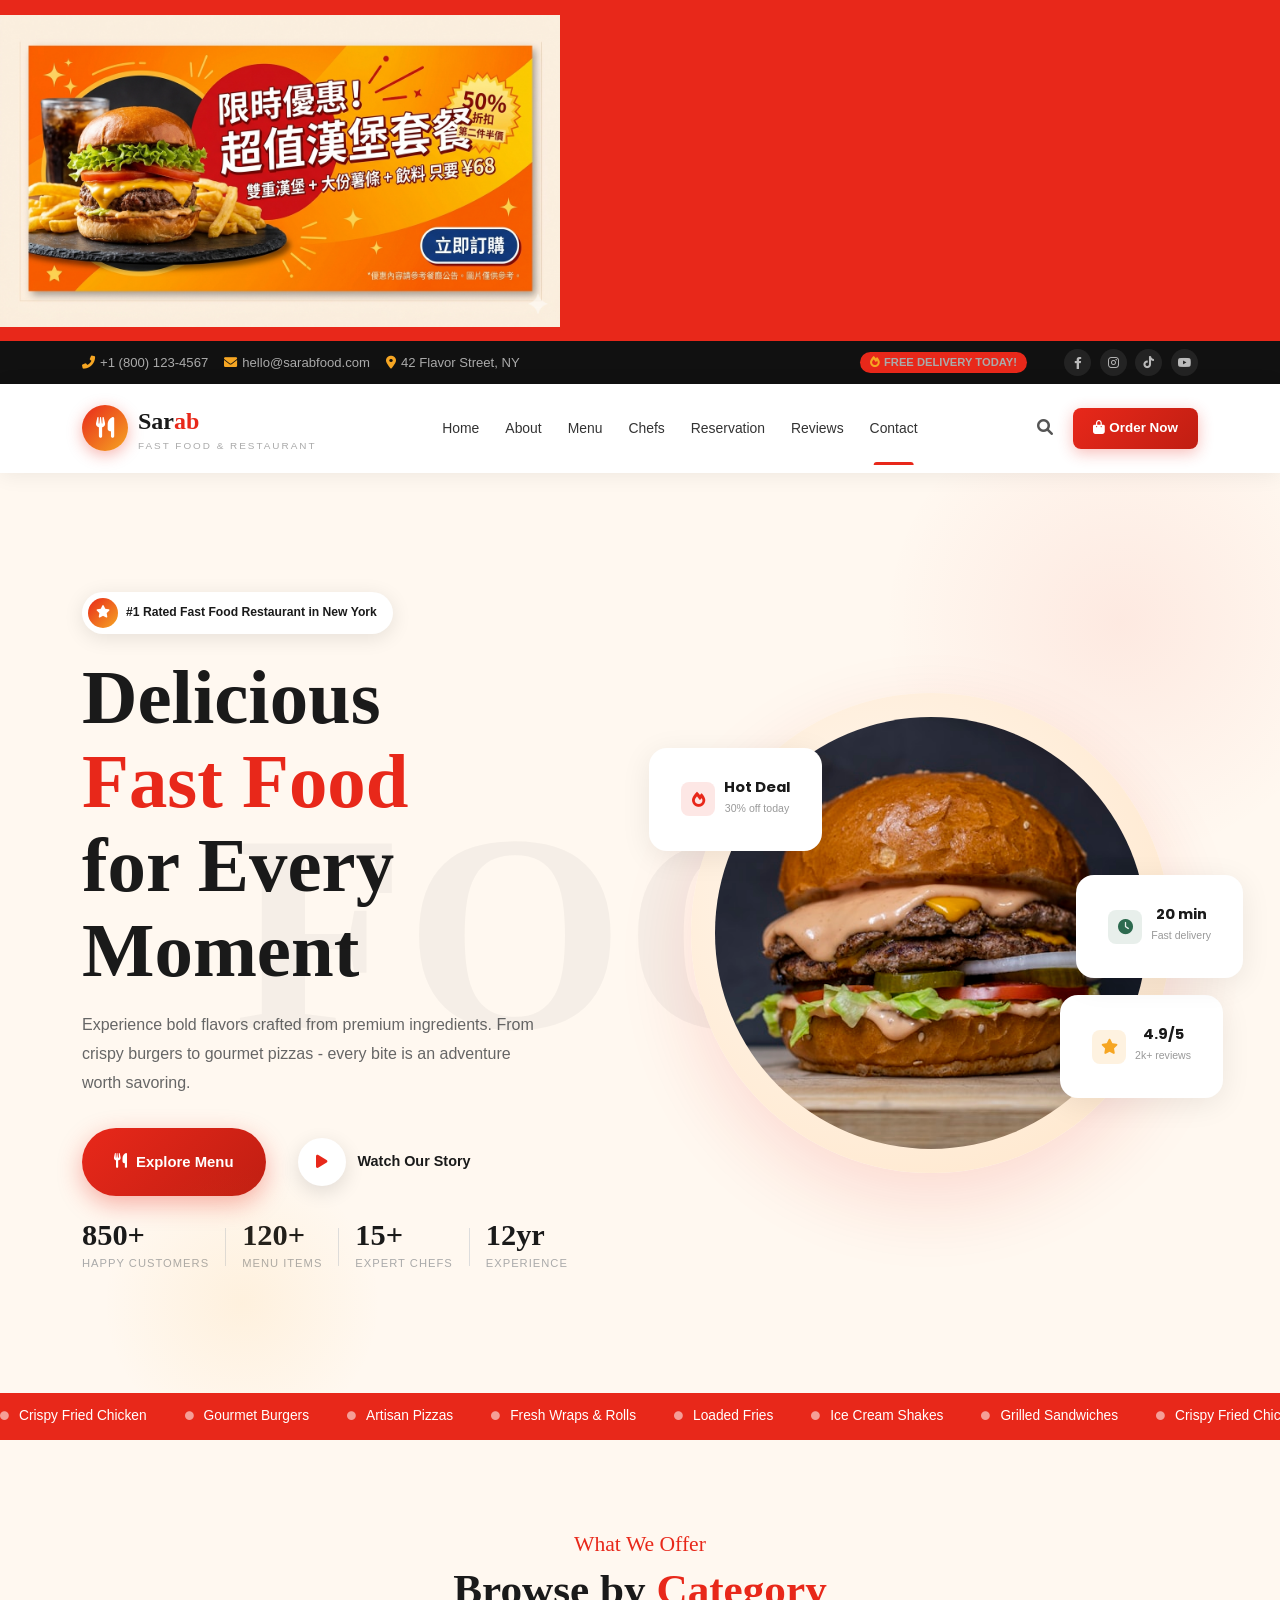
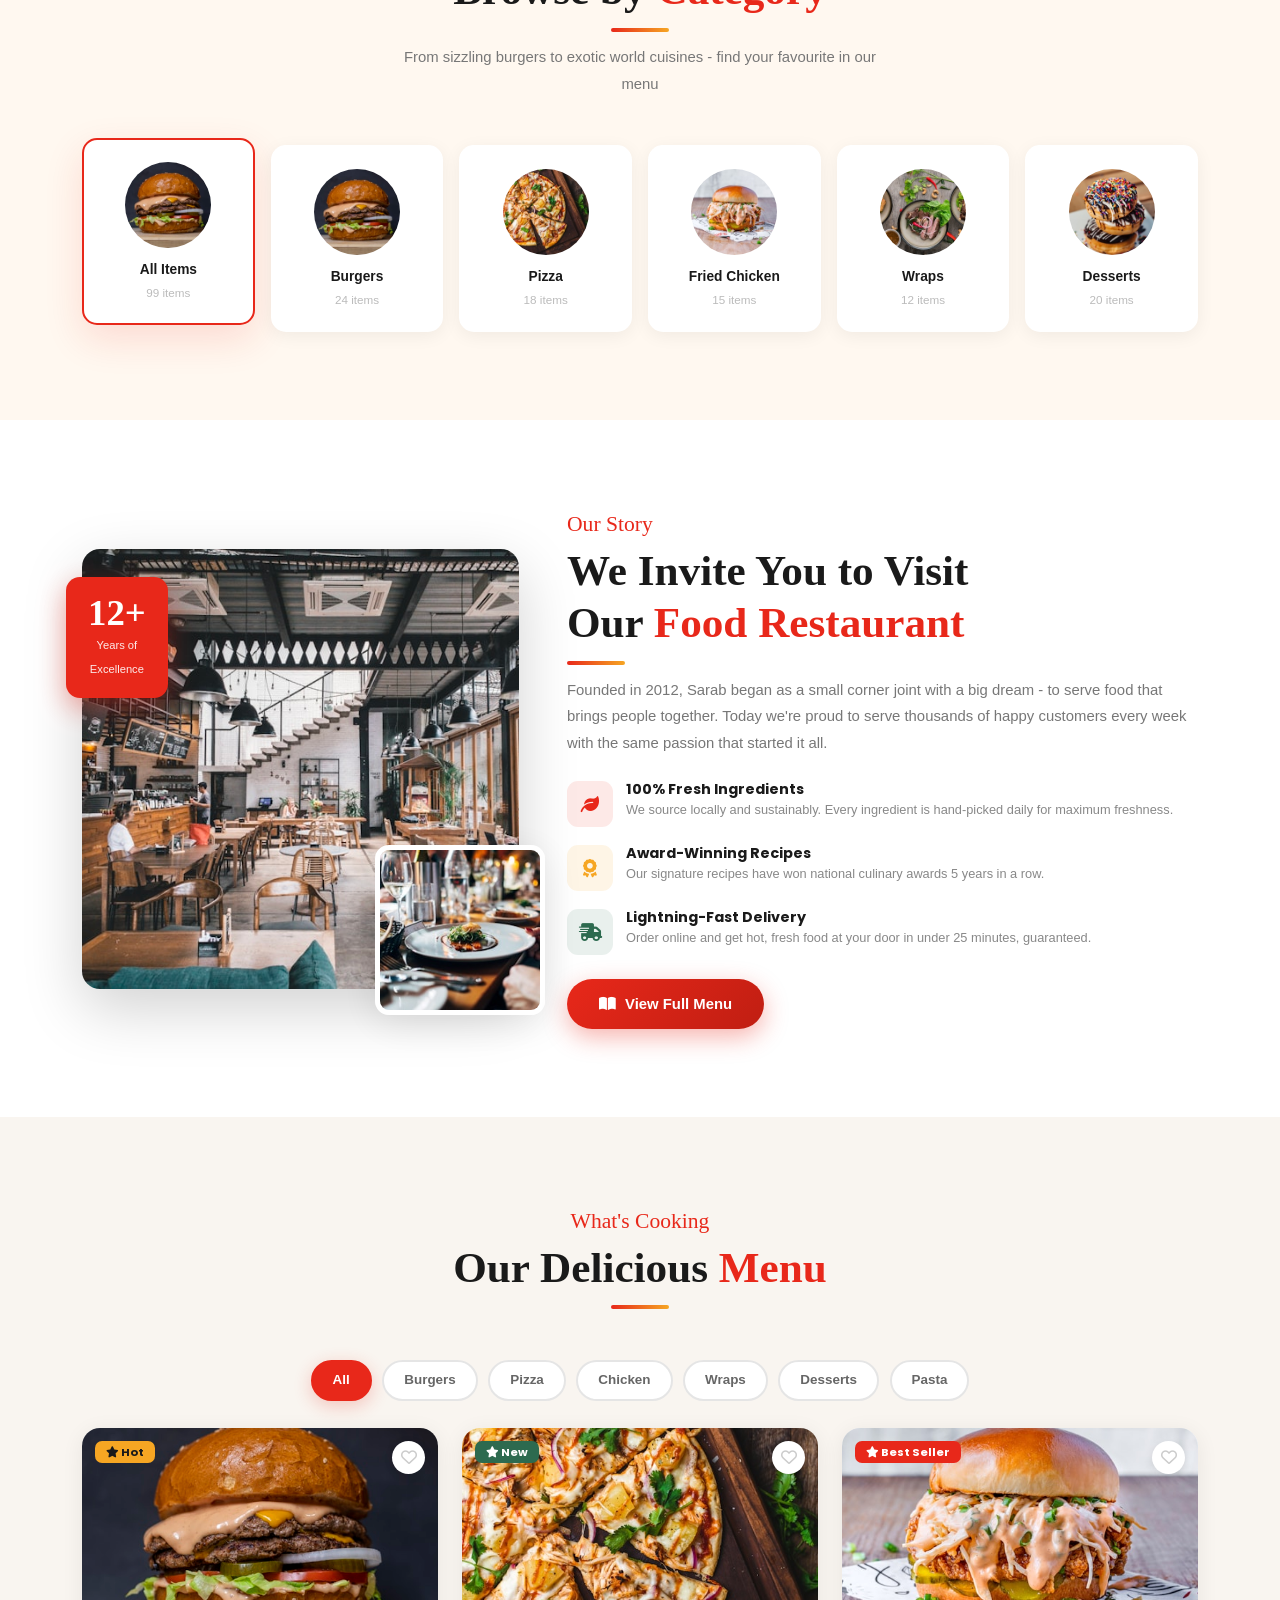
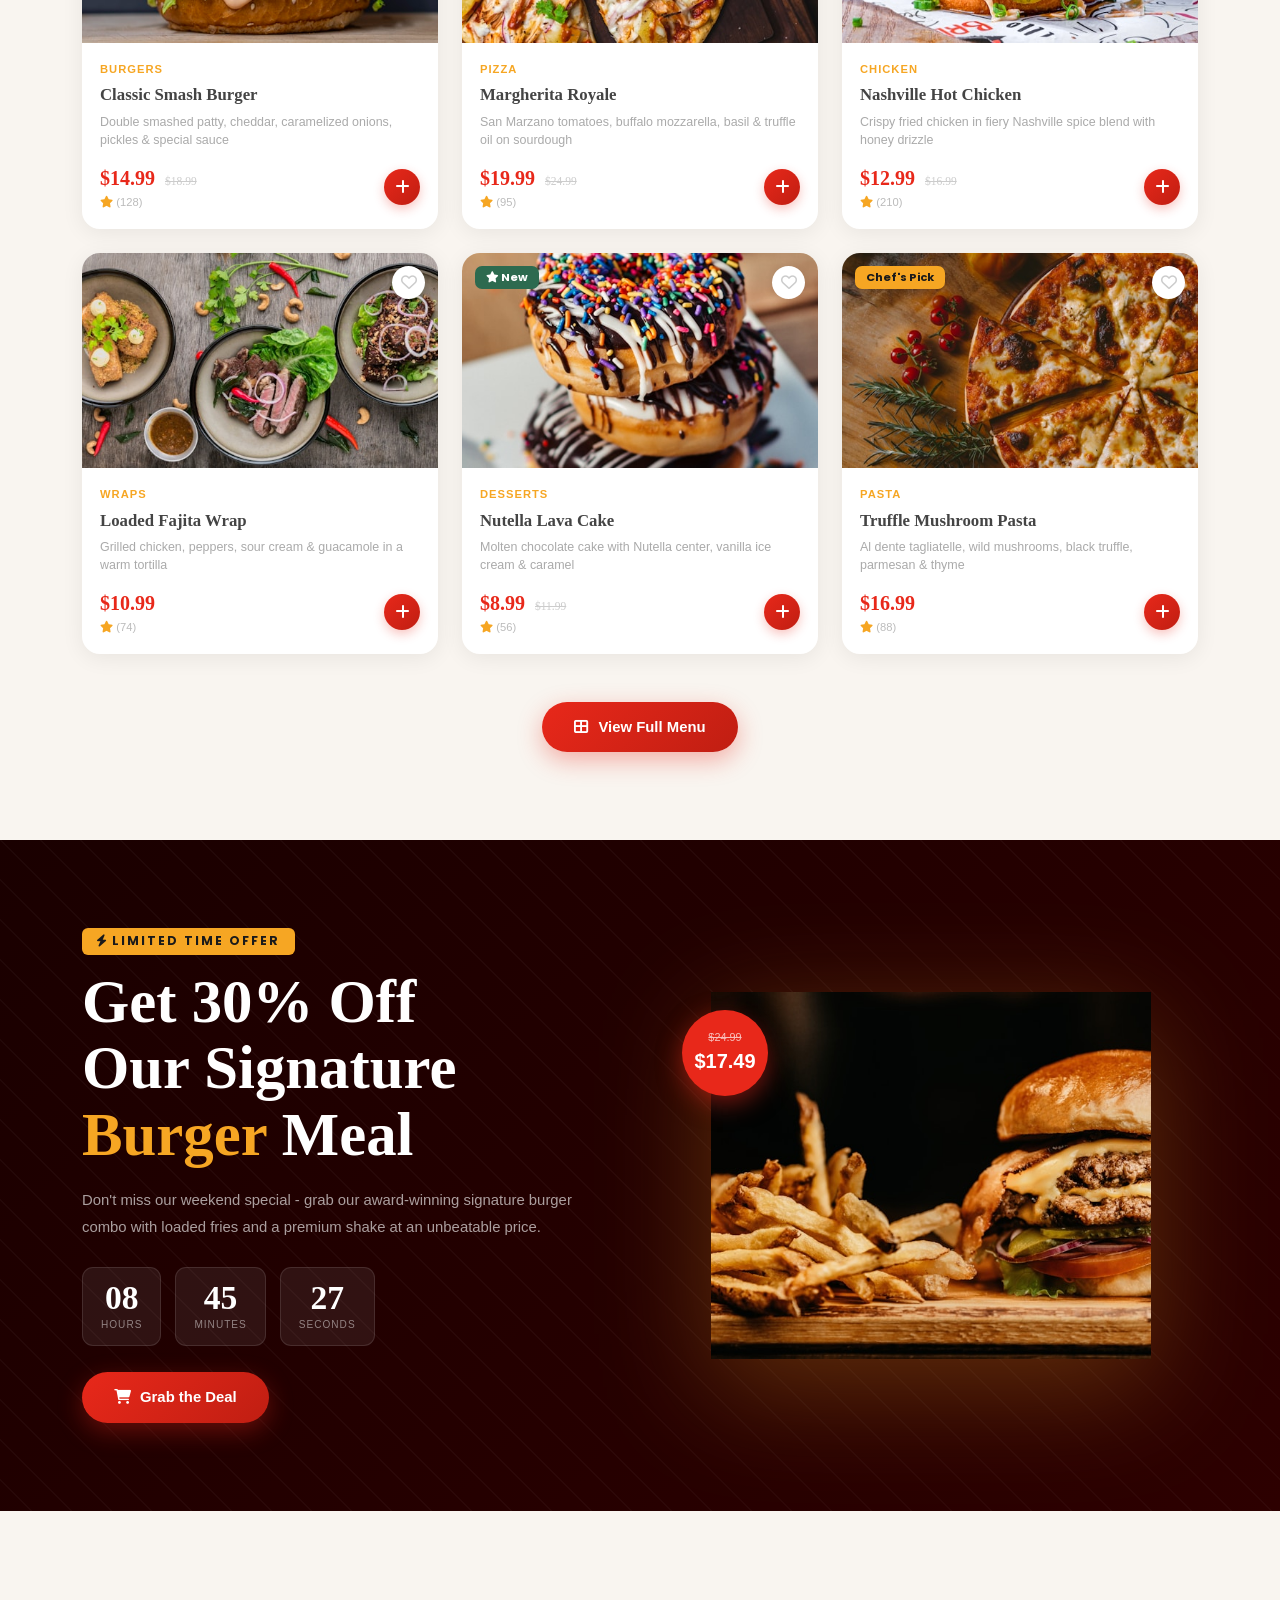
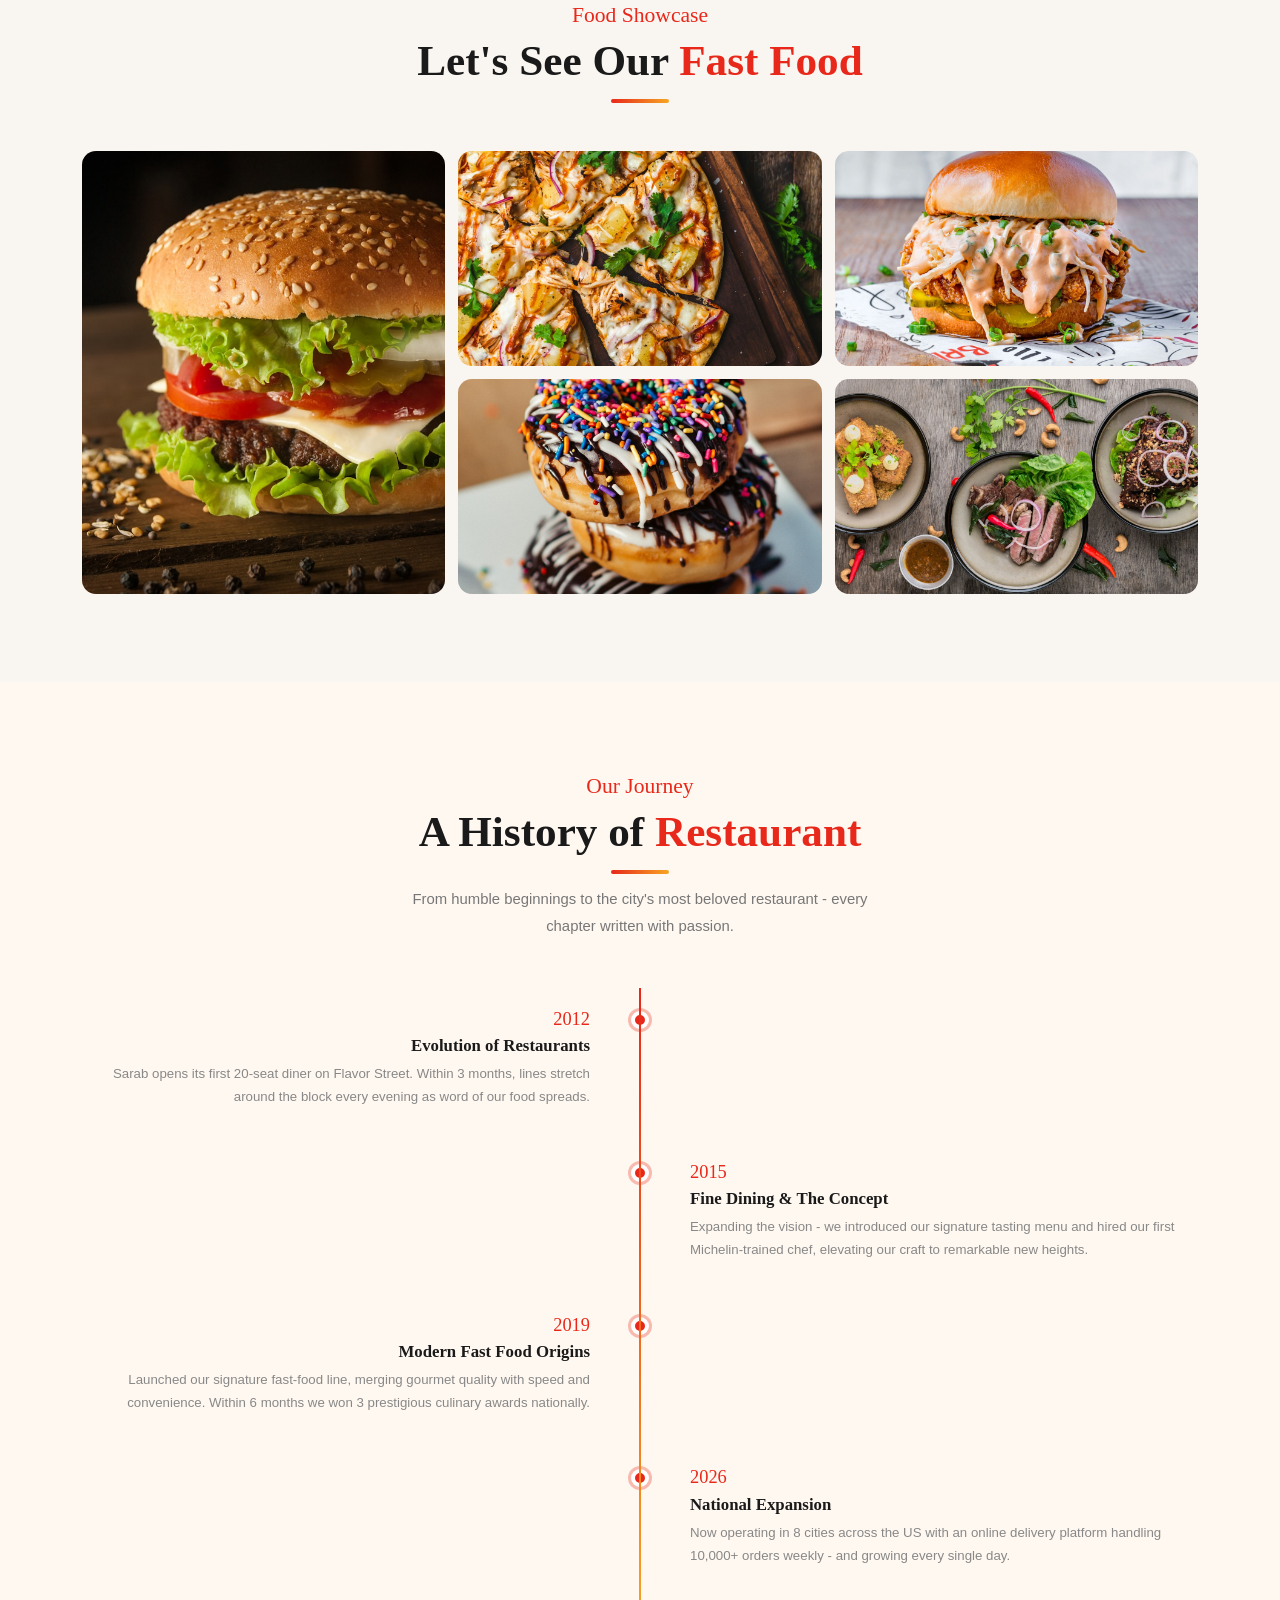
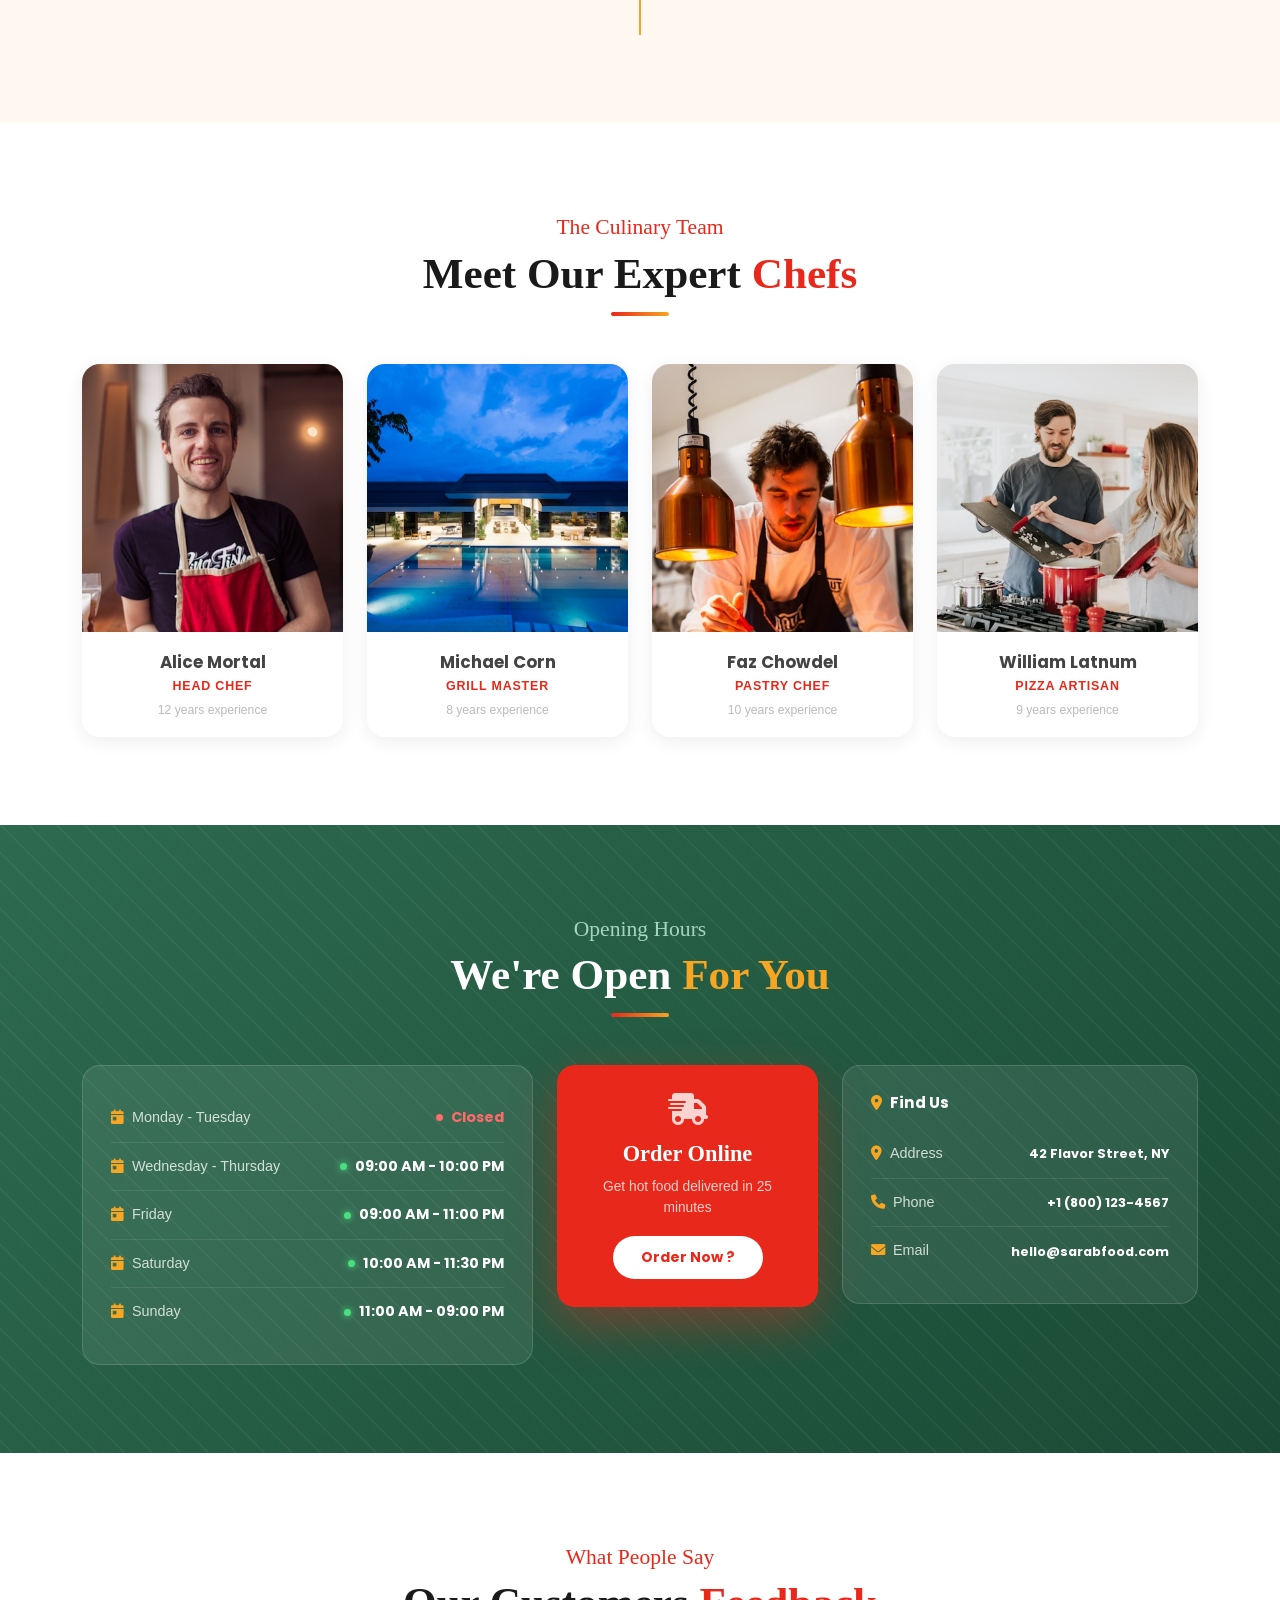
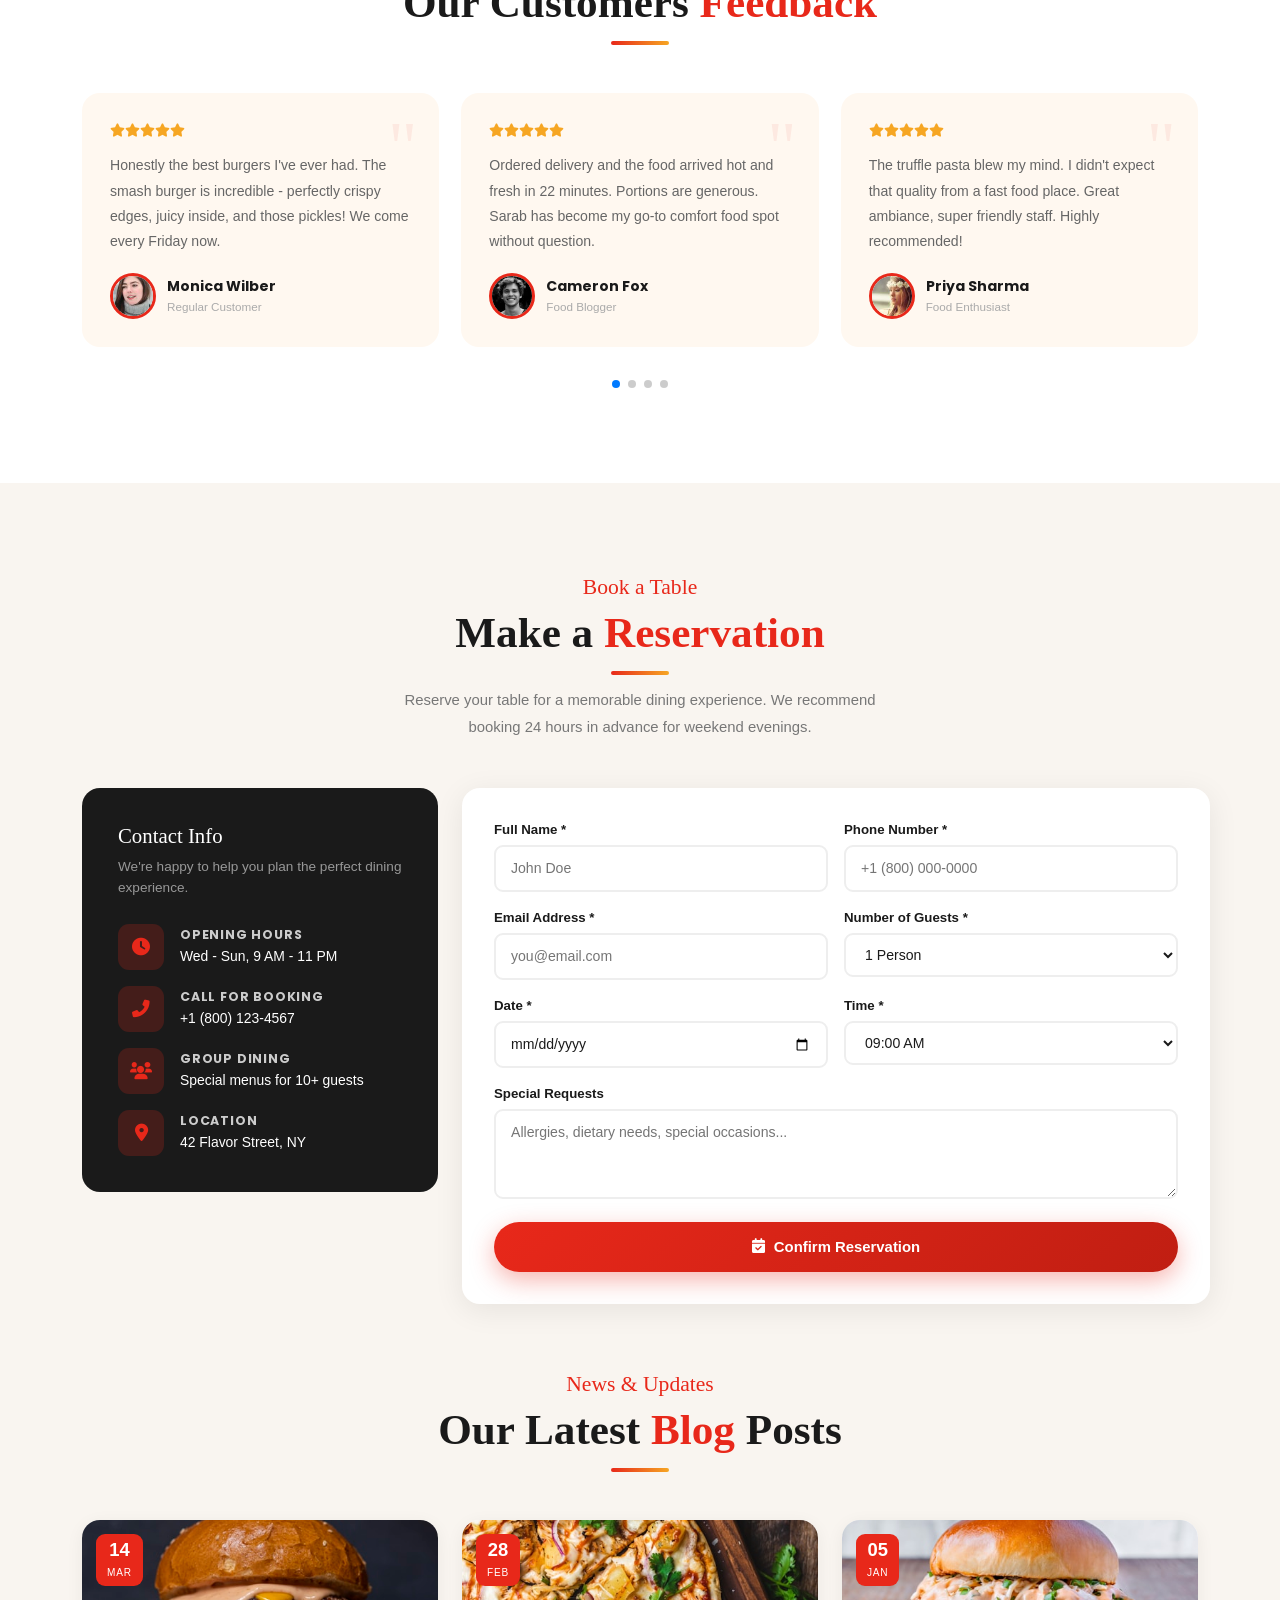
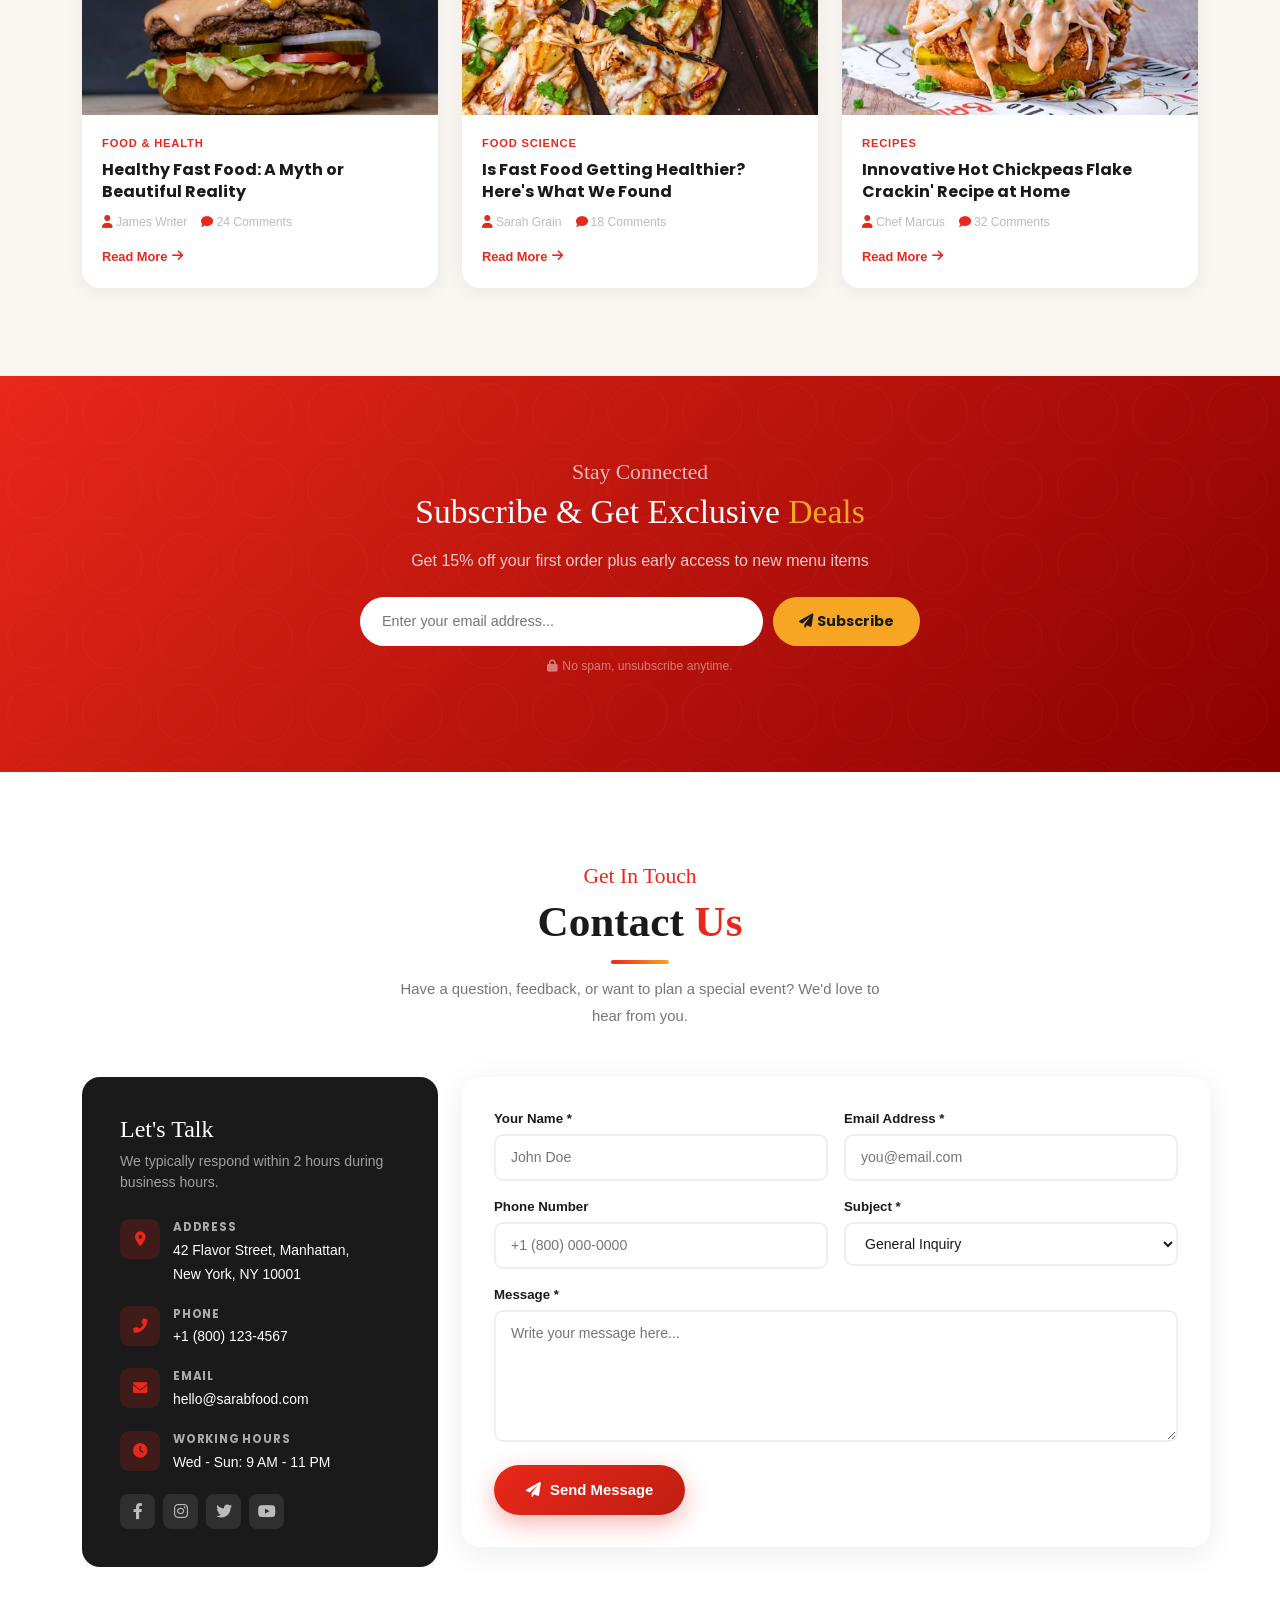
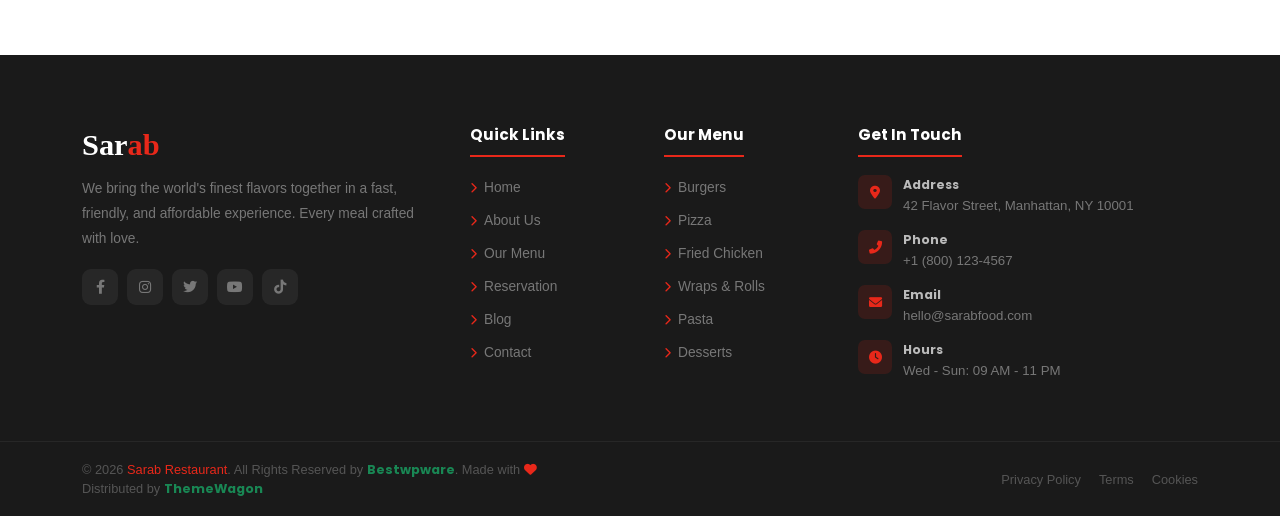
==== commit a903ae4f: "Update index.html" ====
--- a/index.html
+++ b/index.html
@@ -33,8 +33,8 @@
    <body>
    	  <div class="mqsec">
       <div class="mqtrack">
-		  <div class="mqitem"><a href="https://elin1130-bit.github.io/260530/?utm_source=%E8%87%AA%E5%AE%B6%E5%AE%98%E7%B6%B2&utm_medium=banner%E6%A9%AB%E5%B9%85%E5%BB%A3%E5%91%8A&utm_campaign=hamburger%E4%BF%83%E9%8A%B7&utm_id=001&utm_content=me">
-		       <img style="width:560px;max-width:none;height:312px;" alt="hamburger" class="auto-style1"; src="Gemini_Generated_Image_h1n5bxh1n5bxh1n5.png"></a></div>
+		  <div class="mqitem"><a href="https://elin1130-bit.github.io/260530/?utm_source=%E8%87%AA%E5%AE%B6%E5%AE%98%E7%B6%B2&utm_medium=qrcode&utm_campaign=hamburger%E4%BF%83%E9%8A%B7&utm_id=001&utm_content=me">
+		       <img style="width:560px;max-width:none;height:312px;" alt="hamburger" class="auto-style1"; src="Gemini_Generated_Image_h1n5bxh1n5bxh1n5.png"/></a></div>
 		   <div class="mqitem"><iframe width="560" height="315" src="https://www.youtube.com/embed/uWJzC_05e2M?si=u9jSoRBVTWO1DT1o" title="YouTube video player" frameborder="0" allow="accelerometer; autoplay; clipboard-write; encrypted-media; gyroscope; picture-in-picture; web-share" referrerpolicy="strict-origin-when-cross-origin" allowfullscreen></iframe></div>
 	  	   <div class="mqitem"><iframe width="560" height="315" src="https://www.youtube.com/embed/nJcWmdY5KQo?si=t4eEkrcSJwEXVBhY" title="YouTube video player" frameborder="0" allow="accelerometer; autoplay; clipboard-write; encrypted-media; gyroscope; picture-in-picture; web-share" referrerpolicy="strict-origin-when-cross-origin" allowfullscreen></iframe></div>
 	  	   <div class="mqitem"><iframe width="560" height="315" src="https://www.youtube.com/embed/Jg9NbDizoPM?si=89qkvg2QjBh91WA-" title="YouTube video player" frameborder="0" allow="accelerometer; autoplay; clipboard-write; encrypted-media; gyroscope; picture-in-picture; web-share" referrerpolicy="strict-origin-when-cross-origin" allowfullscreen></iframe></div>    
